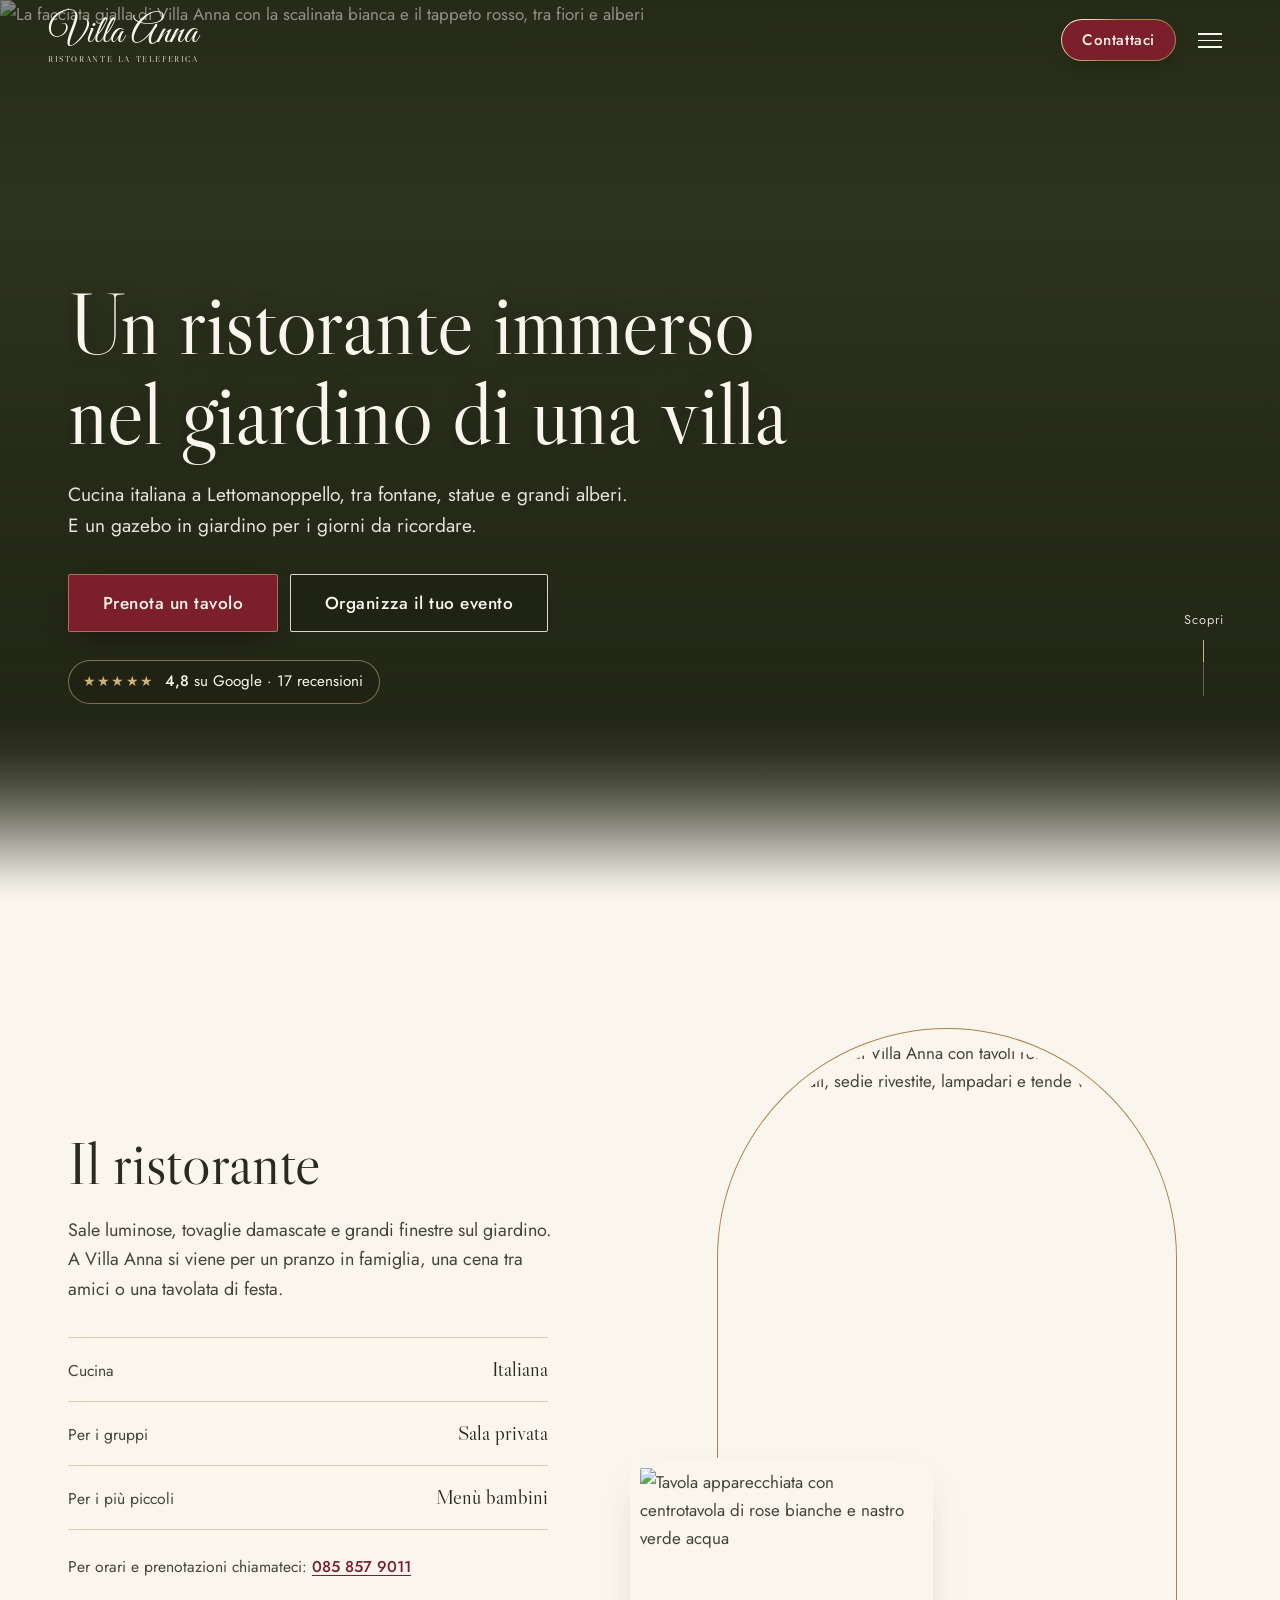
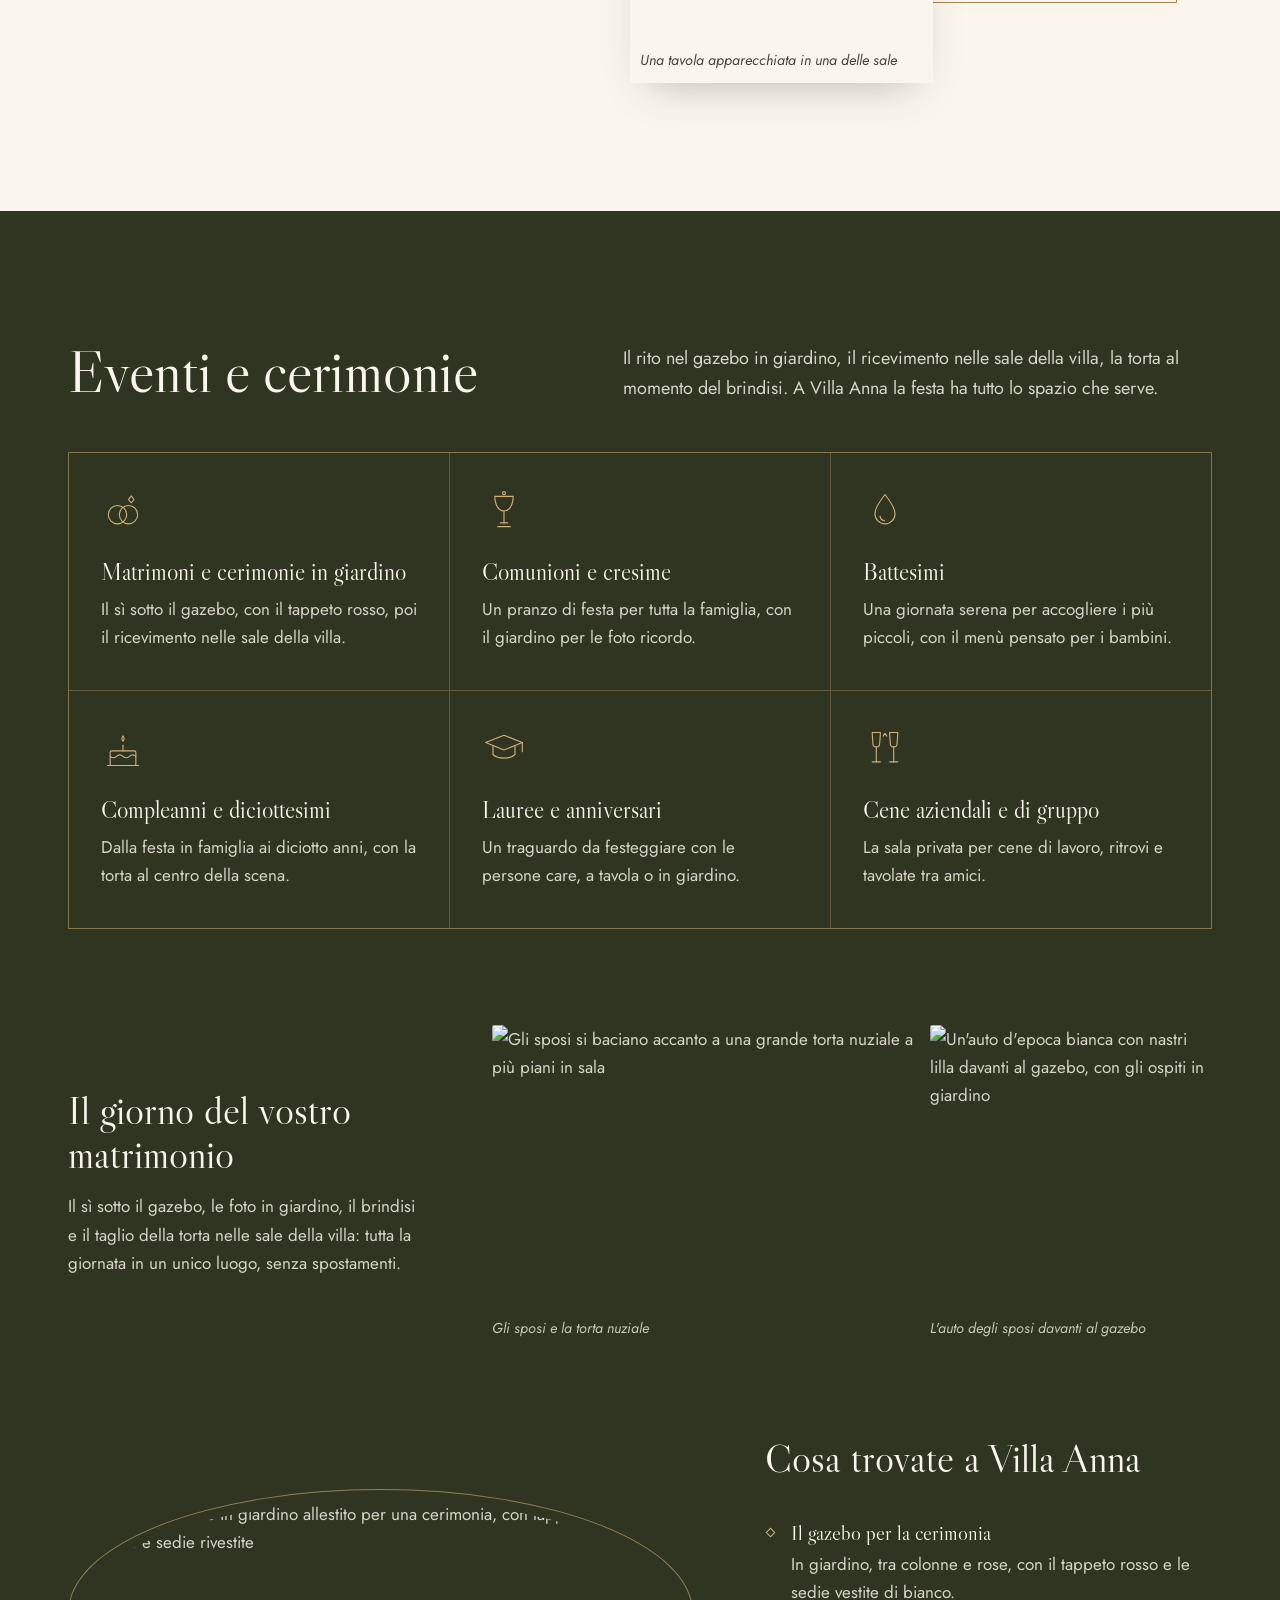
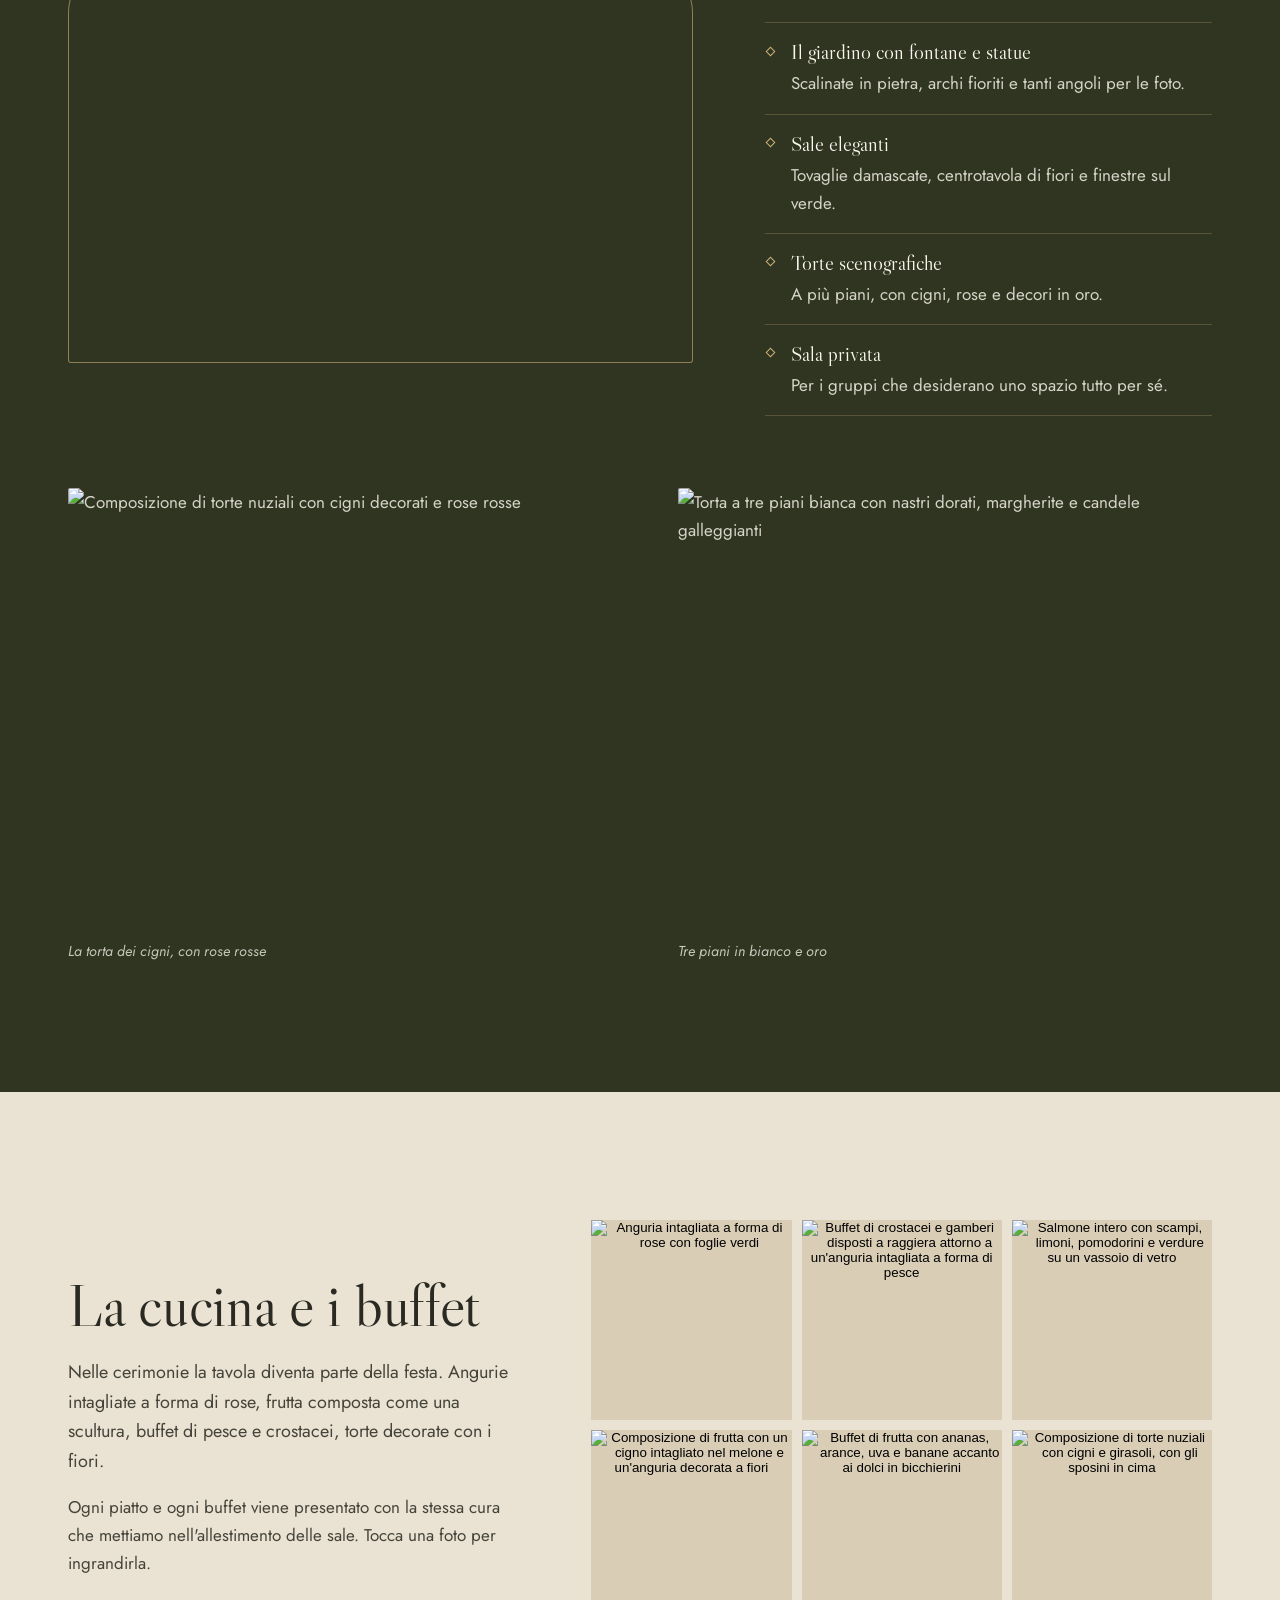
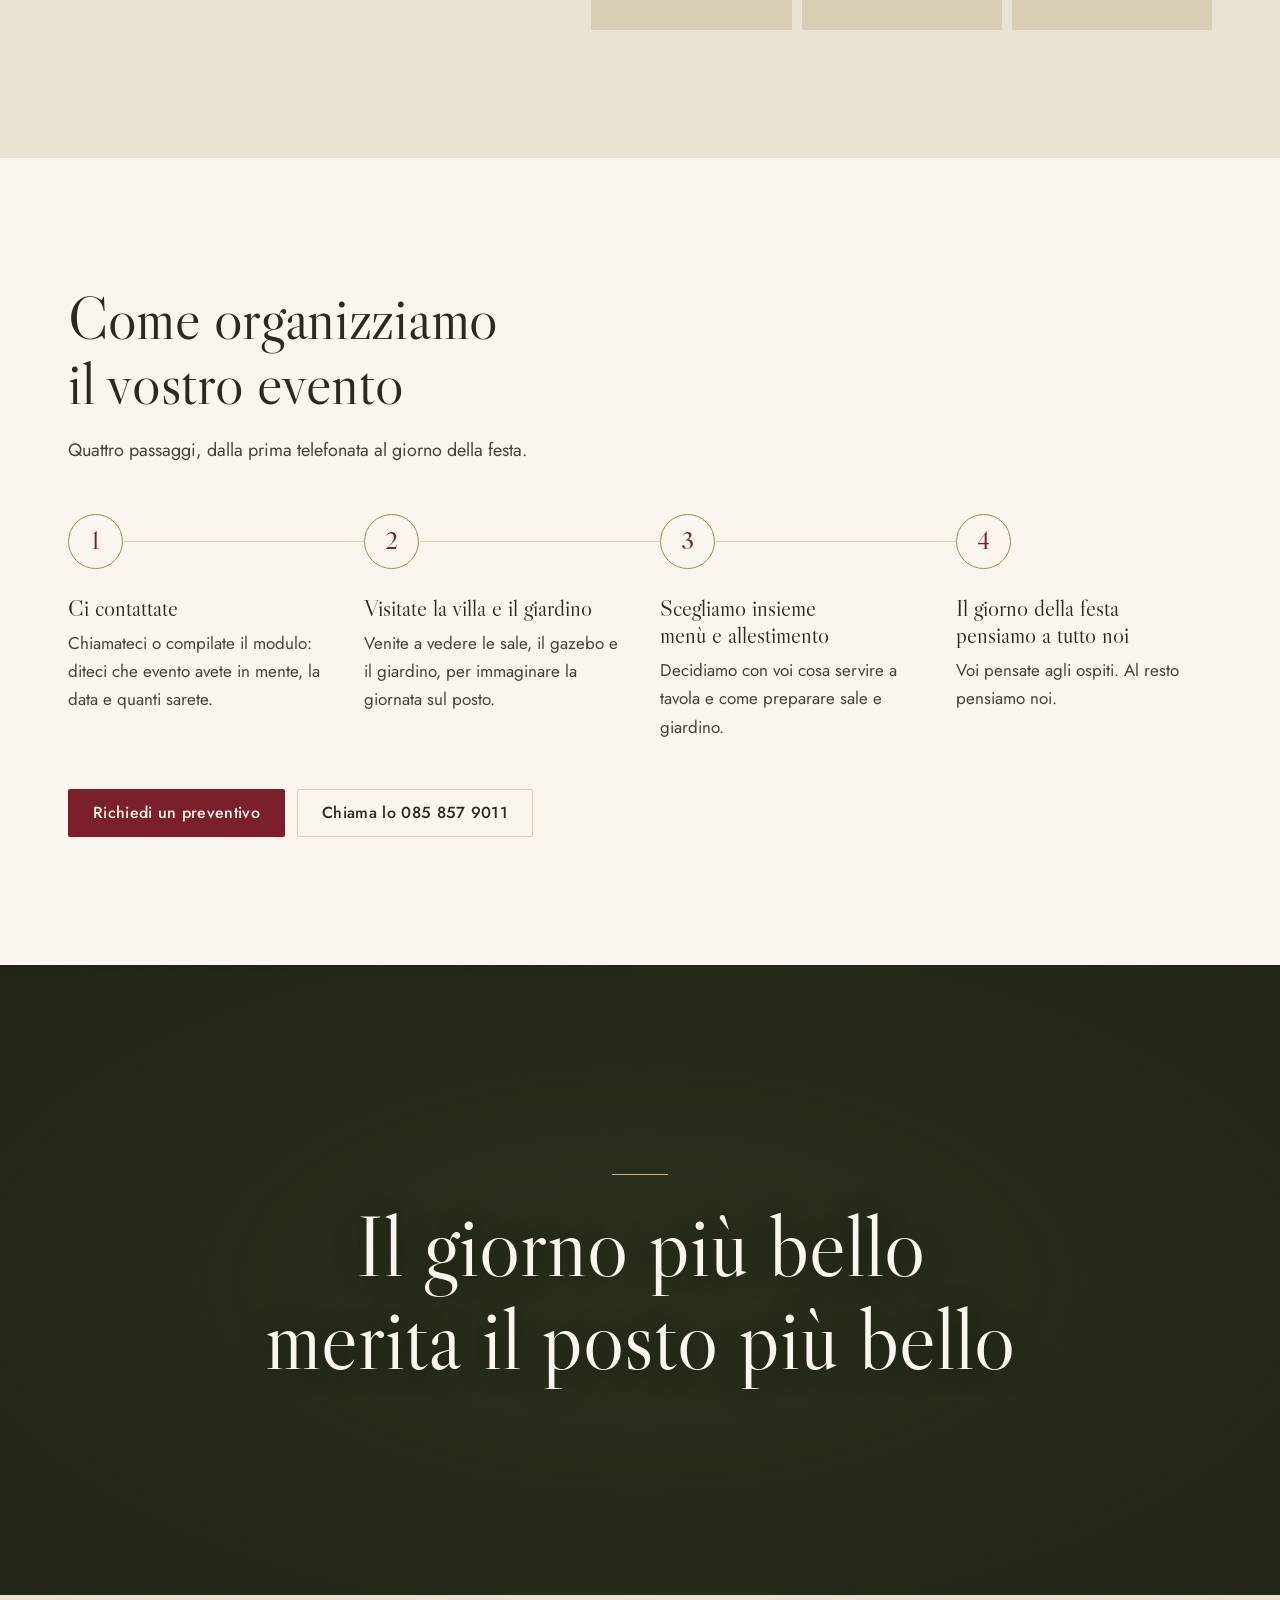
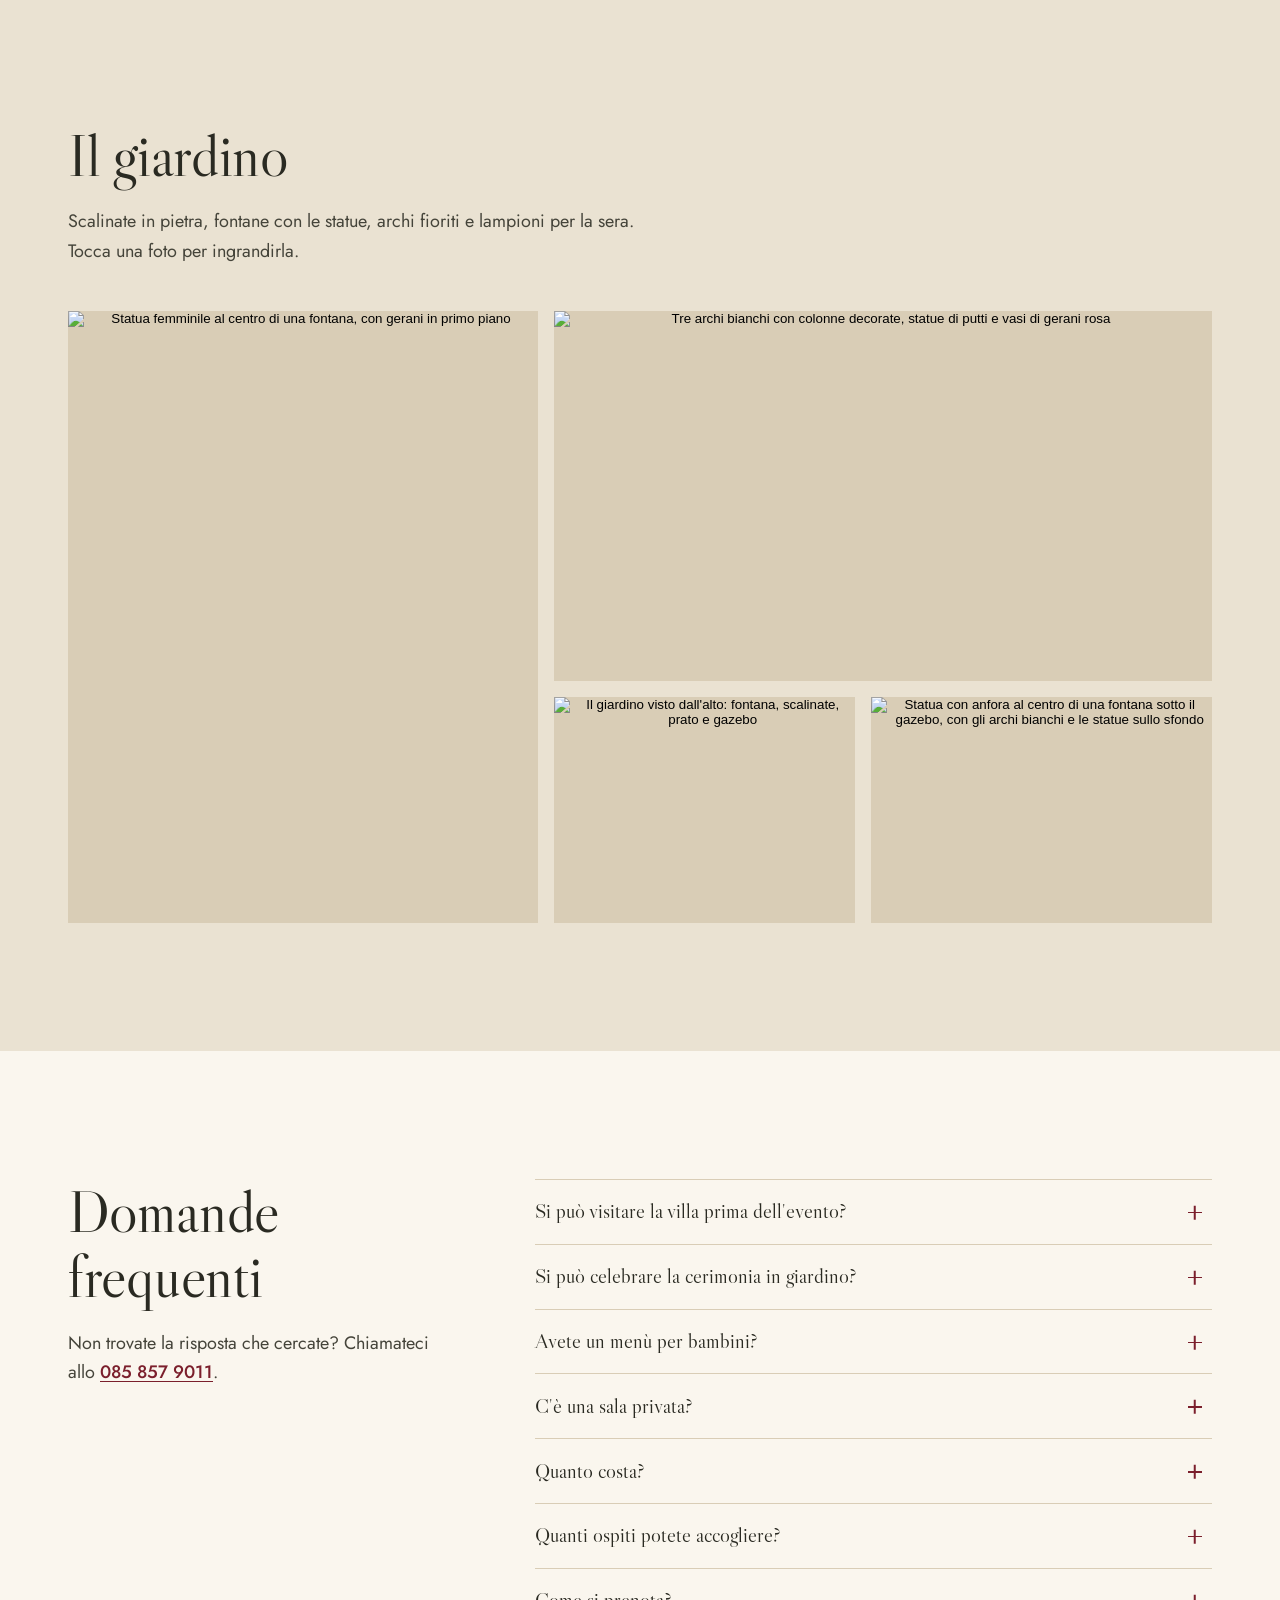
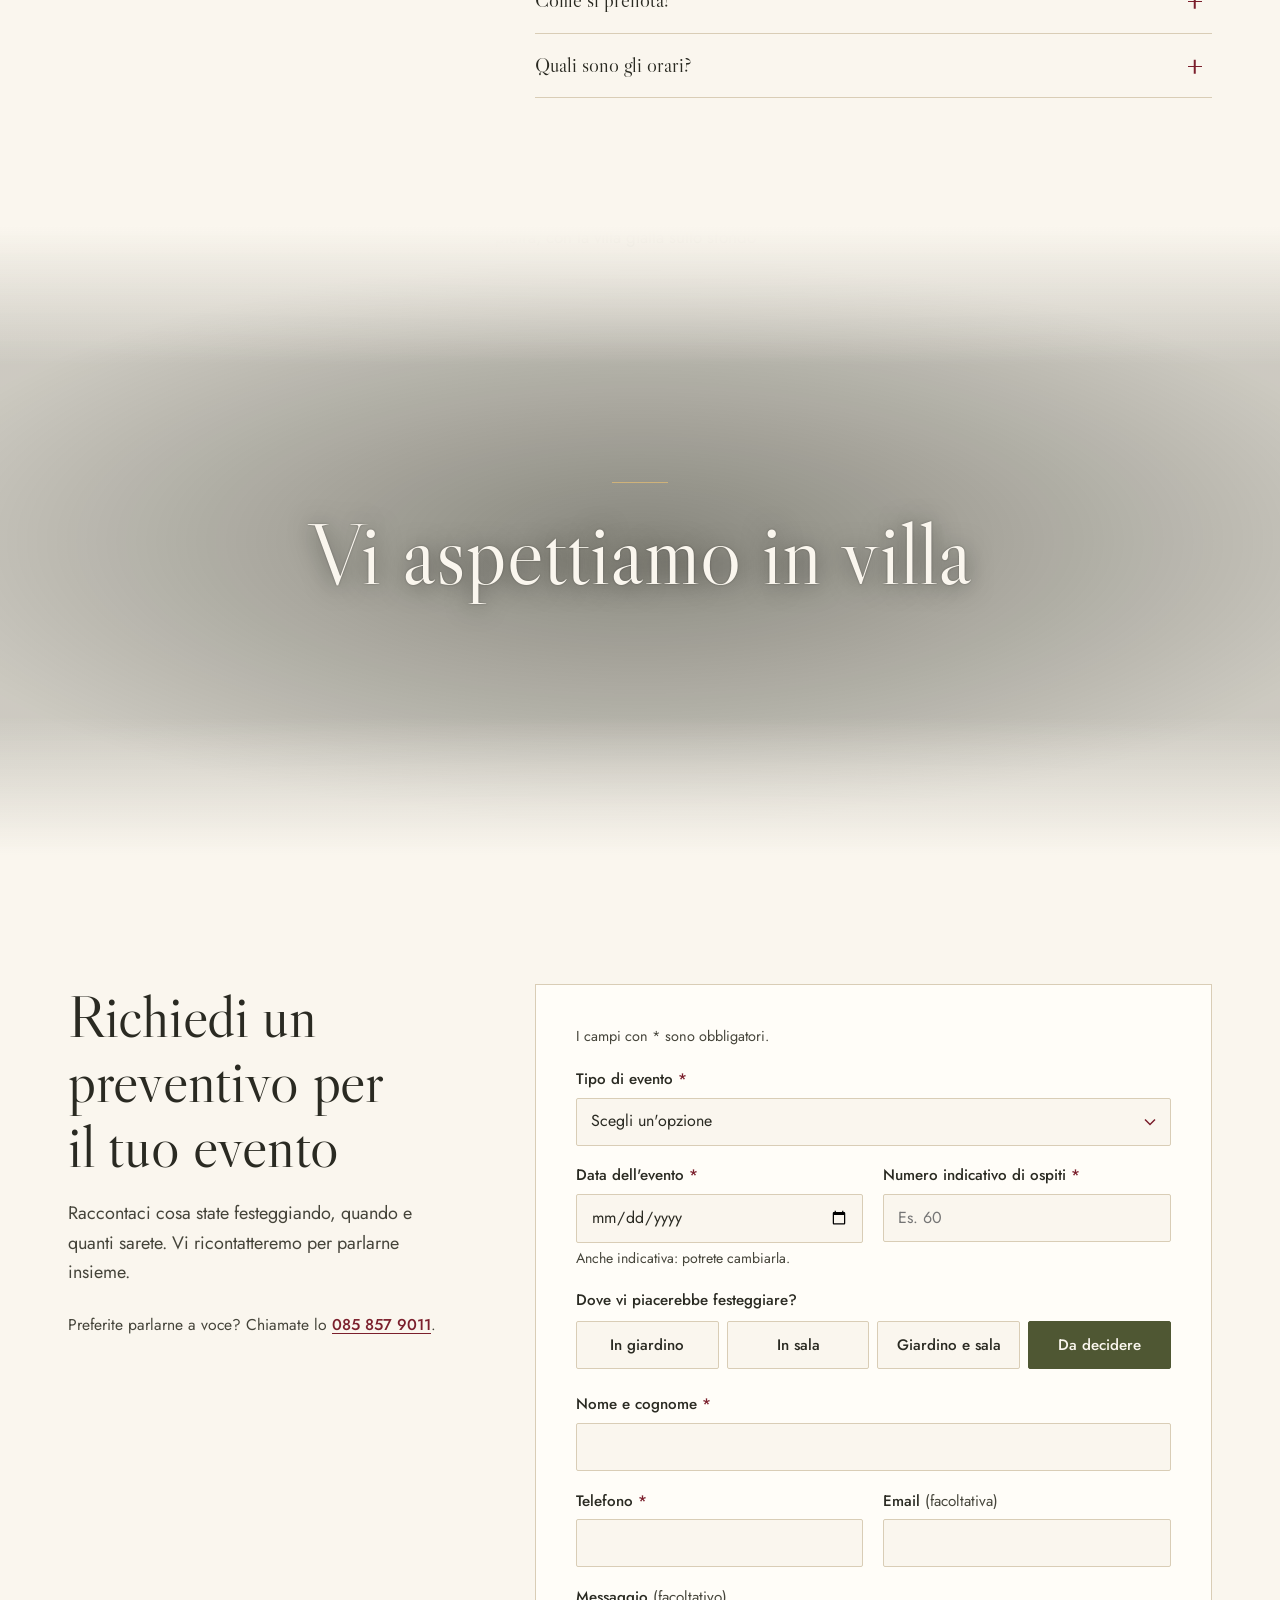
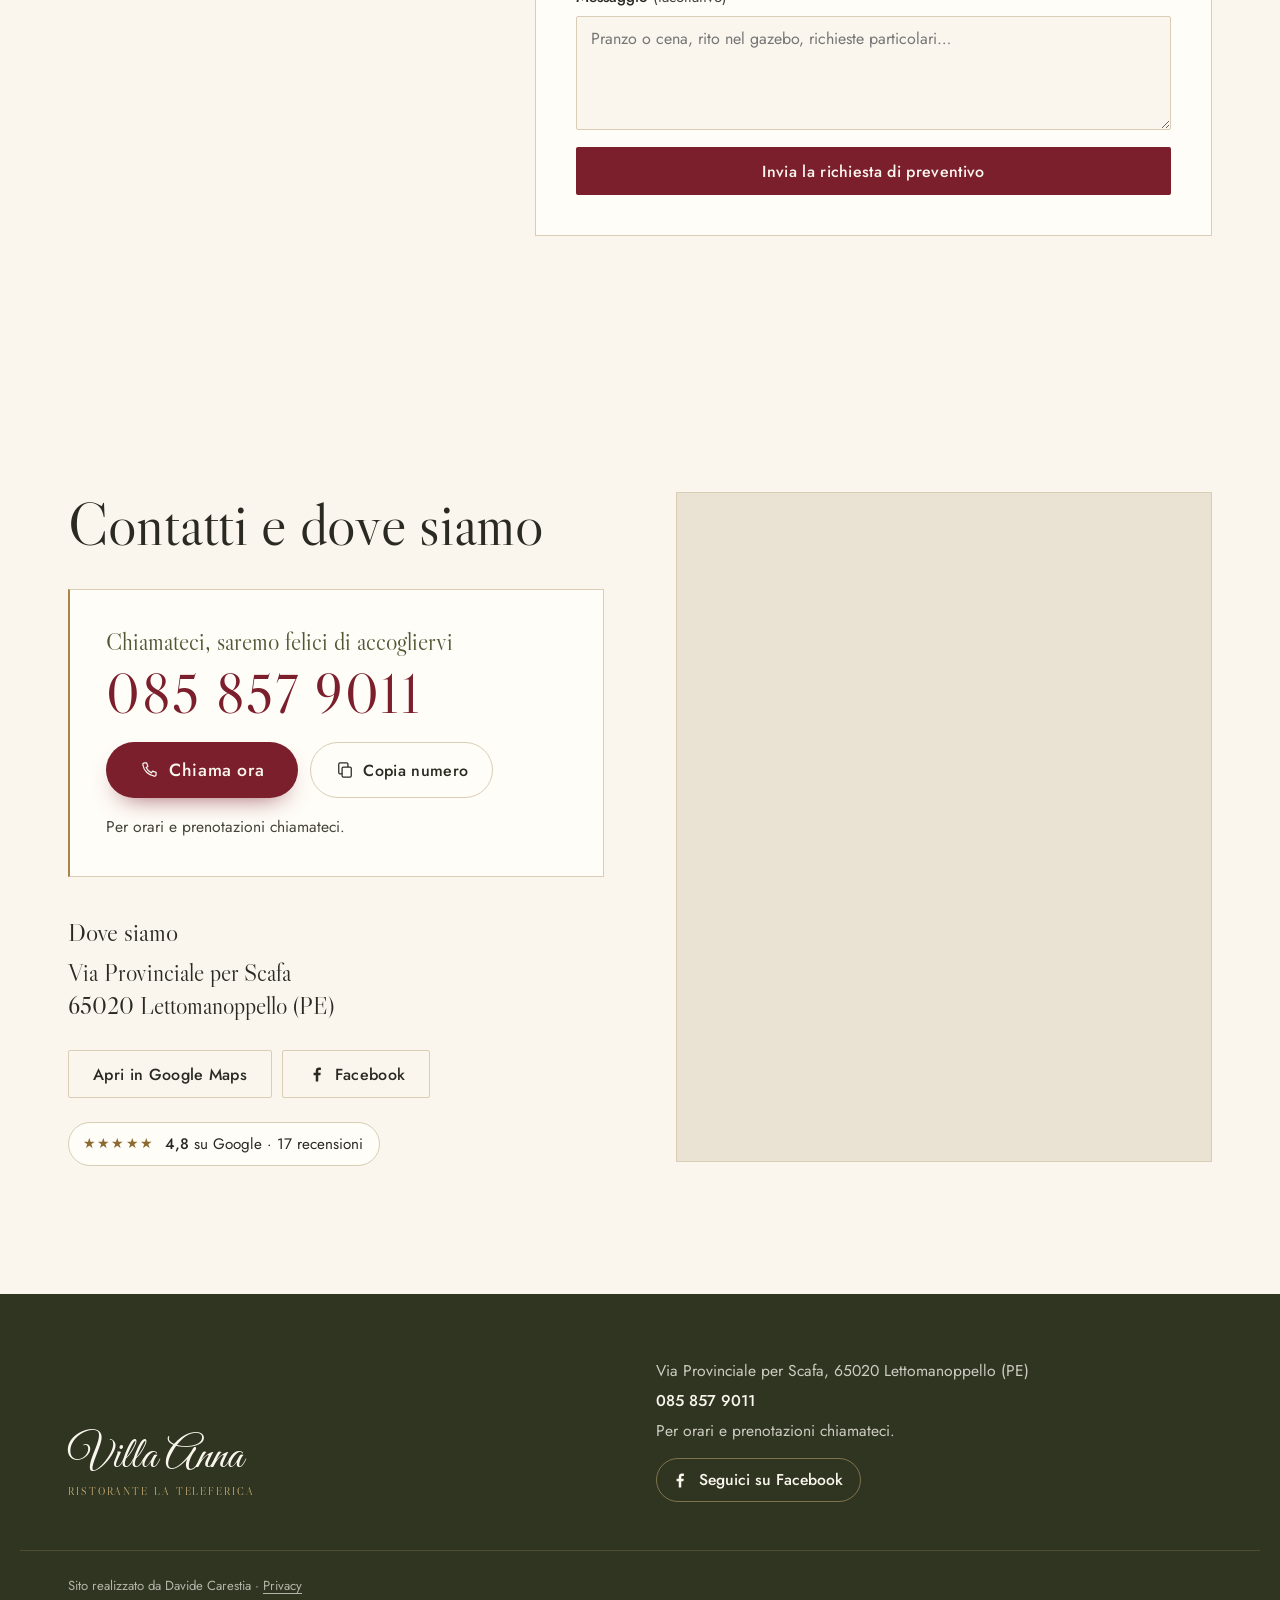
==== index.html @ cceb8471 "Sito definitivo su villaannalateleferica.it: modulo con Web3Forms, privacy, robots e sitemap Co-Auth" ====
<!doctype html>
<html lang="it">
<head>
  <meta charset="utf-8">
  <meta name="viewport" content="width=device-width, initial-scale=1, viewport-fit=cover">
  <title>Villa Anna – Ristorante La Teleferica | Ristorante e cerimonie a Lettomanoppello (PE)</title>
  <meta name="description" content="Ristorante di cucina italiana in una villa con giardino a Lettomanoppello (PE). Matrimoni e cerimonie nel gazebo, comunioni, battesimi, compleanni e feste private.">
  <meta name="theme-color" content="#2F3520">
  <link rel="canonical" href="https://villaannalateleferica.it/">

  <!-- Anteprima per WhatsApp e social -->
  <meta property="og:type" content="website">
  <meta property="og:locale" content="it_IT">
  <meta property="og:site_name" content="Villa Anna – Ristorante La Teleferica">
  <meta property="og:title" content="Villa Anna – Ristorante La Teleferica">
  <meta property="og:description" content="Cucina italiana e cerimonie in una villa con giardino, fontane e gazebo a Lettomanoppello (PE).">
  <meta property="og:url" content="https://villaannalateleferica.it/">
  <meta property="og:image" content="https://villaannalateleferica.it/img/anteprima.jpg">
  <meta property="og:image:secure_url" content="https://villaannalateleferica.it/img/anteprima.jpg">
  <meta property="og:image:type" content="image/jpeg">
  <meta property="og:image:width" content="1200">
  <meta property="og:image:height" content="630">
  <meta property="og:image:alt" content="La facciata di Villa Anna con la scalinata bianca e il tappeto rosso">
  <meta name="twitter:card" content="summary_large_image">
  <meta name="twitter:title" content="Villa Anna – Ristorante La Teleferica">
  <meta name="twitter:description" content="Cucina italiana e cerimonie in una villa con giardino, fontane e gazebo a Lettomanoppello (PE).">
  <meta name="twitter:image" content="https://villaannalateleferica.it/img/anteprima.jpg">

  <link rel="icon" type="image/png" sizes="32x32" href="img/favicon-32.png">
  <link rel="icon" type="image/png" sizes="192x192" href="img/favicon-192.png">
  <link rel="apple-touch-icon" href="img/apple-touch-icon.png">

  <link rel="preconnect" href="https://fonts.googleapis.com">
  <link rel="preconnect" href="https://fonts.gstatic.com" crossorigin>
  <link href="https://fonts.googleapis.com/css2?family=Great+Vibes&family=Jost:wght@400;500&family=Libre+Caslon+Display&display=swap" rel="stylesheet">
  <link rel="preload" as="image" href="img/villa-facciata-tappeto-rosso.jpg">
  <link rel="stylesheet" href="style.css?v=9">
  <script>document.documentElement.classList.add('js');</script>

  <script type="application/ld+json">
  {
    "@context": "https://schema.org",
    "@type": "Restaurant",
    "name": "Villa Anna – Ristorante La Teleferica",
    "url": "https://villaannalateleferica.it/",
    "image": "https://villaannalateleferica.it/img/anteprima.jpg",
    "telephone": "+39 085 857 9011",
    "address": {
      "@type": "PostalAddress",
      "streetAddress": "Via Provinciale per Scafa",
      "postalCode": "65020",
      "addressLocality": "Lettomanoppello",
      "addressRegion": "PE",
      "addressCountry": "IT"
    },
    "servesCuisine": "Italiana",
    "priceRange": "€€",
    "hasMap": "https://www.google.com/maps/search/?api=1&query=Ristorante+La+Teleferica+Villa+Anna+Lettomanoppello"
  }
  </script>
</head>
<body>
  <a class="skip" href="#contenuto">Vai al contenuto</a>

  <header class="header" id="top">
    <a class="logo" href="#top" aria-label="Villa Anna – Ristorante La Teleferica, torna all'inizio">
      <span class="logo__script">Villa Anna</span>
      <span class="logo__sub">Ristorante La Teleferica</span>
    </a>
    <div class="header__actions">
      <a class="btn btn--small btn--contattaci" href="#contatti"><span>Contattaci</span></a>
      <button class="burger" type="button" aria-expanded="false" aria-controls="menu" aria-label="Apri il menu">
        <span></span><span></span><span></span>
      </button>
    </div>
  </header>

  <nav class="menu" id="menu" aria-label="Menu principale" hidden>
    <ul class="menu__list">
      <li><a href="#ristorante">Il ristorante</a></li>
      <li><a href="#eventi">Eventi e cerimonie</a></li>
      <li><a href="#cucina">La cucina e i buffet</a></li>
      <li><a href="#come-organizziamo">Come organizziamo il vostro evento</a></li>
      <li><a href="#giardino">Il giardino</a></li>
      <li><a href="#domande">Domande frequenti</a></li>
      <li><a href="#richiesta">Richiedi un preventivo</a></li>
      <li><a href="#contatti">Contatti e dove siamo</a></li>
    </ul>
    <div class="menu__foot">
      <a class="menu__tel" href="tel:+390858579011">085 857 9011</a>
      <p>Via Provinciale per Scafa, Lettomanoppello (PE)</p>
    </div>
  </nav>

  <main id="contenuto">
    <!-- HERO -->
    <section class="hero" aria-labelledby="hero-title">
      <div class="hero__media">
        <img class="hero__img" src="img/villa-facciata-tappeto-rosso.jpg" alt="La facciata gialla di Villa Anna con la scalinata bianca e il tappeto rosso, tra fiori e alberi" width="1600" height="1200" fetchpriority="high">
      </div>
      <div class="hero__veil" aria-hidden="true"></div>
      <div class="hero__shade" aria-hidden="true"></div>
      <div class="hero__fade" aria-hidden="true"></div>
      <div class="hero__content">
        <h1 class="hero__title" id="hero-title">Un ristorante immerso nel giardino di una villa</h1>
        <p class="hero__lead">Cucina italiana a Lettomanoppello, tra fontane, statue e grandi alberi. E un gazebo in giardino per i giorni da ricordare.</p>
        <div class="hero__ctas">
          <a class="btn btn--hero btn--hero-main" href="#contatti">Prenota un tavolo</a>
          <a class="btn btn--hero btn--hero-alt" href="#contatti">Organizza il tuo evento</a>
        </div>
        <a class="badge badge--hero" href="https://www.google.com/maps/search/?api=1&amp;query=Ristorante+La+Teleferica+Villa+Anna+Lettomanoppello" target="_blank" rel="noopener" aria-label="4,8 stelle su 5 su Google, 17 recensioni. Apri la scheda Google (si apre in una nuova scheda)">
          <span class="badge__stars" aria-hidden="true">★★★★★</span>
          <span class="badge__text"><strong>4,8</strong> su Google · 17 recensioni</span>
        </a>
      </div>
      <a class="scroll-hint" href="#ristorante" aria-label="Scorri alla sezione Il ristorante">
        <span class="scroll-hint__text" aria-hidden="true">Scopri</span>
        <span class="scroll-hint__line" aria-hidden="true"></span>
      </a>
    </section>

    <!-- IL RISTORANTE -->
    <section class="section ristorante" id="ristorante" aria-labelledby="ristorante-title">
      <div class="wrap ristorante__grid">
        <div class="ristorante__text reveal">
          <h2 class="title" id="ristorante-title">Il ristorante</h2>
          <p class="intro">Sale luminose, tovaglie damascate e grandi finestre sul giardino. A Villa Anna si viene per un pranzo in famiglia, una cena tra amici o una tavolata di festa.</p>
          <dl class="facts">
            <div class="facts__row">
              <dt>Cucina</dt>
              <dd>Italiana</dd>
            </div>
            <div class="facts__row">
              <dt>Per i gruppi</dt>
              <dd>Sala privata</dd>
            </div>
            <div class="facts__row">
              <dt>Per i più piccoli</dt>
              <dd>Menù bambini</dd>
            </div>
          </dl>
          <p class="note">Per orari e prenotazioni chiamateci: <a href="tel:+390858579011">085 857 9011</a></p>
        </div>
        <div class="ristorante__media">
          <figure class="arch arch--tall reveal">
            <img src="img/sala-tende-verdi.jpg" alt="La sala interna di Villa Anna con tavoli rotondi apparecchiati, sedie rivestite, lampadari e tende verdi alle finestre" width="1600" height="900" loading="lazy">
          </figure>
          <figure class="ristorante__tavola reveal">
            <img src="img/tavola-apparecchiata.jpg" alt="Tavola apparecchiata con centrotavola di rose bianche e nastro verde acqua" width="1600" height="971" loading="lazy">
            <figcaption>Una tavola apparecchiata in una delle sale</figcaption>
          </figure>
        </div>
      </div>
    </section>

    <!-- EVENTI -->
    <section class="section eventi" id="eventi" aria-labelledby="eventi-title">
      <div class="wrap">
        <div class="eventi__head reveal">
          <h2 class="title title--light" id="eventi-title">Eventi e cerimonie</h2>
          <p class="intro intro--light">Il rito nel gazebo in giardino, il ricevimento nelle sale della villa, la torta al momento del brindisi. A Villa Anna la festa ha tutto lo spazio che serve.</p>
        </div>

        <ul class="occasioni" aria-label="Gli eventi che organizziamo">
          <li class="occasione reveal">
            <svg class="occasione__icon" viewBox="0 0 48 48" aria-hidden="true"><circle cx="18" cy="28" r="10"/><circle cx="30" cy="28" r="10"/><path d="M30 11.5l3-4 3 4-3 3.5z"/></svg>
            <h3>Matrimoni e cerimonie in giardino</h3>
            <p>Il sì sotto il gazebo, con il tappeto rosso, poi il ricevimento nelle sale della villa.</p>
          </li>
          <li class="occasione reveal">
            <svg class="occasione__icon" viewBox="0 0 48 48" aria-hidden="true"><path d="M14 8h20c0 10-4.5 16-10 16S14 18 14 8z"/><path d="M24 24v13"/><path d="M17 41h14"/><path d="M20 37h8"/><circle cx="24" cy="4.5" r="1.6"/></svg>
            <h3>Comunioni e cresime</h3>
            <p>Un pranzo di festa per tutta la famiglia, con il giardino per le foto ricordo.</p>
          </li>
          <li class="occasione reveal">
            <svg class="occasione__icon" viewBox="0 0 48 48" aria-hidden="true"><path d="M24 6c7 9 11 15.2 11 21a11 11 0 0 1-22 0c0-5.8 4-12 11-21z"/><path d="M18.5 29.5a6 6 0 0 0 5 5"/></svg>
            <h3>Battesimi</h3>
            <p>Una giornata serena per accogliere i più piccoli, con il menù pensato per i bambini.</p>
          </li>
          <li class="occasione reveal">
            <svg class="occasione__icon" viewBox="0 0 48 48" aria-hidden="true"><path d="M7 42h34"/><rect x="10" y="26" width="28" height="16" rx="1.5"/><path d="M10 32c2.3 2 4.7 2 7 0s4.7-2 7 0 4.7 2 7 0 4.7-2 7 0"/><path d="M24 26v-6"/><path d="M24 15.5c1.6-1.8 1.6-3.6 0-6-1.6 2.4-1.6 4.2 0 6z"/></svg>
            <h3>Compleanni e diciottesimi</h3>
            <p>Dalla festa in famiglia ai diciotto anni, con la torta al centro della scena.</p>
          </li>
          <li class="occasione reveal">
            <svg class="occasione__icon" viewBox="0 0 48 48" aria-hidden="true"><path d="M4 17l20-8 20 8-20 8z"/><path d="M12 21v9c3 3 7.5 4 12 4s9-1 12-4v-9"/><path d="M44 17v10"/></svg>
            <h3>Lauree e anniversari</h3>
            <p>Un traguardo da festeggiare con le persone care, a tavola o in giardino.</p>
          </li>
          <li class="occasione reveal">
            <svg class="occasione__icon" viewBox="0 0 48 48" aria-hidden="true"><path d="M10 6h9l-.8 12a3.7 3.7 0 0 1-7.4 0z"/><path d="M14.5 21.7V38"/><path d="M10 38h9"/><path d="M29 6h9l-.8 12a3.7 3.7 0 0 1-7.4 0z"/><path d="M33.5 21.7V38"/><path d="M29 38h9"/><path d="M22 10l2-3 2 3"/></svg>
            <h3>Cene aziendali e di gruppo</h3>
            <p>La sala privata per cene di lavoro, ritrovi e tavolate tra amici.</p>
          </li>
        </ul>

        <div class="nozze">
          <div class="nozze__text reveal">
            <h3 class="nozze__title">Il giorno del vostro matrimonio</h3>
            <p>Il sì sotto il gazebo, le foto in giardino, il brindisi e il taglio della torta nelle sale della villa: tutta la giornata in un unico luogo, senza spostamenti.</p>
          </div>
          <div class="nozze__foto">
            <figure class="nozze__sposi reveal">
              <img src="img/sposi-torta-nuziale.jpg" alt="Gli sposi si baciano accanto a una grande torta nuziale a più piani in sala" width="960" height="637" loading="lazy">
              <figcaption>Gli sposi e la torta nuziale</figcaption>
            </figure>
            <figure class="nozze__auto reveal">
              <img src="img/auto-epoca-gazebo.jpg" alt="Un'auto d'epoca bianca con nastri lilla davanti al gazebo, con gli ospiti in giardino" width="414" height="414" loading="lazy">
              <figcaption>L'auto degli sposi davanti al gazebo</figcaption>
            </figure>
          </div>
        </div>

        <div class="forti">
          <figure class="arch arch--wide forti__gazebo reveal">
            <img src="img/gazebo-cerimonie.jpg" alt="Il gazebo bianco in giardino allestito per una cerimonia, con tappeto rosso, lanterne e sedie rivestite" width="1600" height="1200" loading="lazy">
          </figure>
          <div class="forti__text reveal">
            <h3 class="forti__title">Cosa trovate a Villa Anna</h3>
            <ul class="forti__list">
              <li>
                <h4>Il gazebo per la cerimonia</h4>
                <p>In giardino, tra colonne e rose, con il tappeto rosso e le sedie vestite di bianco.</p>
              </li>
              <li>
                <h4>Il giardino con fontane e statue</h4>
                <p>Scalinate in pietra, archi fioriti e tanti angoli per le foto.</p>
              </li>
              <li>
                <h4>Sale eleganti</h4>
                <p>Tovaglie damascate, centrotavola di fiori e finestre sul verde.</p>
              </li>
              <li>
                <h4>Torte scenografiche</h4>
                <p>A più piani, con cigni, rose e decori in oro.</p>
              </li>
              <li>
                <h4>Sala privata</h4>
                <p>Per i gruppi che desiderano uno spazio tutto per sé.</p>
              </li>
            </ul>
          </div>
        </div>

        <div class="eventi__torte">
          <figure class="eventi__torta eventi__torta--cigni reveal">
            <img src="img/torta-cigni.jpg" alt="Composizione di torte nuziali con cigni decorati e rose rosse" width="1600" height="1226" loading="lazy">
            <figcaption>La torta dei cigni, con rose rosse</figcaption>
          </figure>
          <figure class="eventi__torta eventi__torta--oro reveal">
            <img src="img/torta-oro.jpg" alt="Torta a tre piani bianca con nastri dorati, margherite e candele galleggianti" width="1600" height="1326" loading="lazy">
            <figcaption>Tre piani in bianco e oro</figcaption>
          </figure>
        </div>
      </div>
    </section>

    <!-- LA CUCINA E I BUFFET -->
    <section class="section cucina" id="cucina" aria-labelledby="cucina-title">
      <div class="wrap cucina__grid">
        <div class="cucina__text reveal">
          <h2 class="title" id="cucina-title">La cucina e i buffet</h2>
          <p class="intro">Nelle cerimonie la tavola diventa parte della festa. Angurie intagliate a forma di rose, frutta composta come una scultura, buffet di pesce e crostacei, torte decorate con i fiori.</p>
          <p class="cucina__more">Ogni piatto e ogni buffet viene presentato con la stessa cura che mettiamo nell'allestimento delle sale. Tocca una foto per ingrandirla.</p>
        </div>
        <div class="piatti" data-gallery="Cucina e buffet">
          <button class="gallery__item piatto reveal" type="button">
            <img src="img/anguria-intagliata-rose.jpg" alt="Anguria intagliata a forma di rose con foglie verdi" width="414" height="414" loading="lazy">
          </button>
          <button class="gallery__item piatto reveal" type="button">
            <img src="img/buffet-pesce-anguria.jpg" alt="Buffet di crostacei e gamberi disposti a raggiera attorno a un'anguria intagliata a forma di pesce" width="414" height="414" loading="lazy">
          </button>
          <button class="gallery__item piatto reveal" type="button">
            <img src="img/salmone-crostacei.jpg" alt="Salmone intero con scampi, limoni, pomodorini e verdure su un vassoio di vetro" width="414" height="414" loading="lazy">
          </button>
          <button class="gallery__item piatto reveal" type="button">
            <img src="img/frutta-intagliata-cigno.jpg" alt="Composizione di frutta con un cigno intagliato nel melone e un'anguria decorata a fiori" width="414" height="414" loading="lazy">
          </button>
          <button class="gallery__item piatto reveal" type="button">
            <img src="img/buffet-frutta.jpg" alt="Buffet di frutta con ananas, arance, uva e banane accanto ai dolci in bicchierini" width="414" height="414" loading="lazy">
          </button>
          <button class="gallery__item piatto reveal" type="button">
            <img src="img/torta-cigni-girasoli.jpg" alt="Composizione di torte nuziali con cigni e girasoli, con gli sposini in cima" width="414" height="414" loading="lazy">
          </button>
        </div>
      </div>
    </section>

    <!-- COME ORGANIZZIAMO -->
    <section class="section passi" id="come-organizziamo" aria-labelledby="passi-title">
      <div class="wrap">
        <div class="passi__head reveal">
          <h2 class="title" id="passi-title">Come organizziamo il vostro evento</h2>
          <p class="intro">Quattro passaggi, dalla prima telefonata al giorno della festa.</p>
        </div>
        <ol class="passi__list">
          <li class="passo reveal">
            <span class="passo__n" aria-hidden="true">1</span>
            <h3>Ci contattate</h3>
            <p>Chiamateci o compilate il modulo: diteci che evento avete in mente, la data e quanti sarete.</p>
          </li>
          <li class="passo reveal">
            <span class="passo__n" aria-hidden="true">2</span>
            <h3>Visitate la villa e il giardino</h3>
            <p>Venite a vedere le sale, il gazebo e il giardino, per immaginare la giornata sul posto.</p>
          </li>
          <li class="passo reveal">
            <span class="passo__n" aria-hidden="true">3</span>
            <h3>Scegliamo insieme menù e allestimento</h3>
            <p>Decidiamo con voi cosa servire a tavola e come preparare sale e giardino.</p>
          </li>
          <li class="passo reveal">
            <span class="passo__n" aria-hidden="true">4</span>
            <h3>Il giorno della festa pensiamo a tutto noi</h3>
            <p>Voi pensate agli ospiti. Al resto pensiamo noi.</p>
          </li>
        </ol>
        <div class="passi__cta reveal">
          <a class="btn btn--bordeaux" href="#richiesta">Richiedi un preventivo</a>
          <a class="btn btn--outline" href="tel:+390858579011">Chiama lo 085 857 9011</a>
        </div>
      </div>
    </section>

    <!-- FASCIA: IL GIORNO PIÙ BELLO -->
    <section class="band" aria-label="Il giardino di Villa Anna">
      <div class="band__media">
        <img src="img/giardino-fontana-scalinata.jpg" alt="Fontana con statua ai piedi di una doppia scalinata in pietra nel giardino di Villa Anna" width="1511" height="610" loading="lazy">
      </div>
      <p class="band__text">Il giorno più bello merita il posto più bello</p>
    </section>

    <!-- GIARDINO -->
    <section class="section giardino" id="giardino" aria-labelledby="giardino-title">
      <div class="wrap">
        <div class="giardino__head reveal">
          <h2 class="title" id="giardino-title">Il giardino</h2>
          <p class="intro">Scalinate in pietra, fontane con le statue, archi fioriti e lampioni per la sera. Tocca una foto per ingrandirla.</p>
        </div>

        <div class="gallery" data-gallery="Il giardino">
          <button class="gallery__item g-fontana reveal" type="button">
            <img src="img/fontana-statua.jpg" alt="Statua femminile al centro di una fontana, con gerani in primo piano" width="900" height="1600" loading="lazy">
          </button>
          <div class="gallery__col">
            <button class="gallery__item g-archi reveal" type="button">
              <img src="img/archi-statue.jpg" alt="Tre archi bianchi con colonne decorate, statue di putti e vasi di gerani rosa" width="1600" height="900" loading="lazy">
            </button>
            <div class="gallery__pair">
              <button class="gallery__item g-alto reveal" type="button">
                <img src="img/giardino-vista-alto.jpg" alt="Il giardino visto dall'alto: fontana, scalinate, prato e gazebo" width="640" height="480" loading="lazy">
              </button>
              <button class="gallery__item g-rose reveal" type="button">
                <img src="img/fontana-gazebo-archi.jpg" alt="Statua con anfora al centro di una fontana sotto il gazebo, con gli archi bianchi e le statue sullo sfondo" width="720" height="479" loading="lazy">
              </button>
            </div>
          </div>
        </div>
      </div>
    </section>

    <!-- FAQ -->
    <section class="section faq" id="domande" aria-labelledby="faq-title">
      <div class="wrap faq__grid">
        <div class="faq__head reveal">
          <h2 class="title" id="faq-title">Domande frequenti</h2>
          <p class="intro">Non trovate la risposta che cercate? Chiamateci allo <a href="tel:+390858579011">085 857 9011</a>.</p>
        </div>
        <div class="faq__list reveal">
          <details class="faq__item">
            <summary>Si può visitare la villa prima dell'evento?</summary>
            <div class="faq__answer"><p>Sì. Visitare le sale e il giardino fa parte del modo in cui organizziamo ogni evento. Chiamateci per fissare il giorno della visita.</p></div>
          </details>
          <details class="faq__item">
            <summary>Si può celebrare la cerimonia in giardino?</summary>
            <div class="faq__answer"><p>In giardino c'è un gazebo che viene allestito per le cerimonie, con il tappeto rosso e le sedie per gli ospiti. Per i dettagli sul vostro rito chiamateci.</p></div>
          </details>
          <details class="faq__item">
            <summary>Avete un menù per bambini?</summary>
            <div class="faq__answer"><p>Sì, il ristorante ha un menù per bambini.</p></div>
          </details>
          <details class="faq__item">
            <summary>C'è una sala privata?</summary>
            <div class="faq__answer"><p>Sì, c'è una sala privata per i gruppi. Chiamateci per verificare la disponibilità nella data che vi interessa.</p></div>
          </details>
          <details class="faq__item">
            <summary>Quanto costa?</summary>
            <div class="faq__answer"><p>Per gli eventi prepariamo un preventivo su misura: compilate il <a href="#richiesta">modulo</a> o chiamateci. Per il ristorante chiamateci allo <a href="tel:+390858579011">085 857 9011</a>.</p></div>
          </details>
          <details class="faq__item">
            <summary>Quanti ospiti potete accogliere?</summary>
            <div class="faq__answer"><p>Dipende dal tipo di evento e da come vengono allestiti sale e giardino. Chiamateci e ne parliamo insieme.</p></div>
          </details>
          <details class="faq__item">
            <summary>Come si prenota?</summary>
            <div class="faq__answer"><p>Per un tavolo al ristorante chiamate lo <a href="tel:+390858579011">085 857 9011</a>. Per un evento potete chiamare o compilare il <a href="#richiesta">modulo per il preventivo</a>.</p></div>
          </details>
          <details class="faq__item">
            <summary>Quali sono gli orari?</summary>
            <div class="faq__answer"><p>Per orari e prenotazioni chiamateci allo <a href="tel:+390858579011">085 857 9011</a>.</p></div>
          </details>
        </div>
      </div>
    </section>

    <!-- FASCIA: VI ASPETTIAMO -->
    <section class="band band--welcome" aria-label="L'entrata di Villa Anna">
      <div class="band__media">
        <img class="band__soft" src="img/entrata-cancello-villa.jpg" alt="" width="960" height="638" loading="lazy">
        <img class="band__sharp" src="img/entrata-cancello-villa.jpg" alt="Il cancello in ferro battuto aperto sul viale in pietra, con la villa gialla sullo sfondo" width="960" height="638" loading="lazy">
      </div>
      <p class="band__text">Vi aspettiamo in villa</p>
    </section>

    <!-- RICHIESTA -->
    <section class="section richiesta" id="richiesta" aria-labelledby="richiesta-title">
      <div class="wrap richiesta__grid">
        <div class="richiesta__text reveal">
          <h2 class="title" id="richiesta-title">Richiedi un preventivo per il tuo evento</h2>
          <p class="intro">Raccontaci cosa state festeggiando, quando e quanti sarete. Vi ricontatteremo per parlarne insieme.</p>
          <p class="note">Preferite parlarne a voce? Chiamate lo <a href="tel:+390858579011">085 857 9011</a>.</p>
        </div>

        <div class="richiesta__box reveal">
          <form class="form" id="form-evento" action="https://api.web3forms.com/submit" method="POST" novalidate>
            <!-- Web3Forms: le richieste arrivano alla casella email del ristorante -->
            <input type="hidden" name="access_key" value="23ae0127-96f5-42e8-983b-dfcc7c2f2fa4">
            <input type="hidden" name="subject" value="Nuova richiesta di preventivo dal sito">
            <input type="hidden" name="from_name" value="Sito Villa Anna – Ristorante La Teleferica">
            <input type="checkbox" name="botcheck" style="display: none;" autocomplete="off">
            <p class="form__legend">I campi con <span aria-hidden="true">*</span><span class="sr-only">asterisco</span> sono obbligatori.</p>
            <div class="field field--full">
              <label for="f-tipo">Tipo di evento <span class="req" aria-hidden="true">*</span></label>
              <select id="f-tipo" name="tipo" required>
                <option value="" selected disabled>Scegli un'opzione</option>
                <optgroup label="Cerimonie">
                  <option>Matrimonio</option>
                  <option>Cerimonia in giardino</option>
                  <option>Comunione</option>
                  <option>Cresima</option>
                  <option>Battesimo</option>
                </optgroup>
                <optgroup label="Feste">
                  <option>Compleanno</option>
                  <option>Diciottesimo</option>
                  <option>Laurea</option>
                  <option>Anniversario</option>
                </optgroup>
                <optgroup label="Gruppi">
                  <option>Cena aziendale</option>
                  <option>Cena di gruppo</option>
                </optgroup>
                <option>Altro</option>
              </select>
              <p class="field__error" id="e-tipo"></p>
            </div>
            <div class="field">
              <label for="f-data">Data dell'evento <span class="req" aria-hidden="true">*</span></label>
              <input id="f-data" name="data" type="date" required aria-describedby="h-data">
              <p class="field__hint" id="h-data">Anche indicativa: potrete cambiarla.</p>
              <p class="field__error" id="e-data"></p>
            </div>
            <div class="field">
              <label for="f-ospiti">Numero indicativo di ospiti <span class="req" aria-hidden="true">*</span></label>
              <input id="f-ospiti" name="ospiti" type="number" inputmode="numeric" min="1" max="2000" placeholder="Es. 60" required>
              <p class="field__error" id="e-ospiti"></p>
            </div>

            <fieldset class="field field--full choice">
              <legend>Dove vi piacerebbe festeggiare?</legend>
              <div class="choice__opts">
                <label class="choice__opt"><input type="radio" name="luogo" value="In giardino"><span>In giardino</span></label>
                <label class="choice__opt"><input type="radio" name="luogo" value="In sala"><span>In sala</span></label>
                <label class="choice__opt"><input type="radio" name="luogo" value="Giardino e sala"><span>Giardino e sala</span></label>
                <label class="choice__opt"><input type="radio" name="luogo" value="Da decidere insieme" checked><span>Da decidere</span></label>
              </div>
            </fieldset>

            <div class="field field--full">
              <label for="f-nome">Nome e cognome <span class="req" aria-hidden="true">*</span></label>
              <input id="f-nome" name="nome" type="text" autocomplete="name" required>
              <p class="field__error" id="e-nome"></p>
            </div>
            <div class="field">
              <label for="f-tel">Telefono <span class="req" aria-hidden="true">*</span></label>
              <input id="f-tel" name="telefono" type="tel" autocomplete="tel" inputmode="tel" required>
              <p class="field__error" id="e-tel"></p>
            </div>
            <div class="field">
              <label for="f-email">Email <span class="field__opt">(facoltativa)</span></label>
              <input id="f-email" name="email" type="email" autocomplete="email" inputmode="email">
              <p class="field__error" id="e-email"></p>
            </div>
            <div class="field field--full">
              <label for="f-msg">Messaggio <span class="field__opt">(facoltativo)</span></label>
              <textarea id="f-msg" name="messaggio" rows="4" placeholder="Pranzo o cena, rito nel gazebo, richieste particolari…"></textarea>
            </div>
            <div class="field--full">
              <button class="btn btn--bordeaux btn--block" type="submit">Invia la richiesta di preventivo</button>
              <p class="form__summary" id="form-summary" role="alert"></p>
            </div>
          </form>

          <div class="conferma" id="conferma" hidden tabindex="-1">
            <h3 class="conferma__title">Richiesta inviata!</h3>
            <p>Vi ricontatteremo al più presto. Ecco il riepilogo della vostra richiesta:</p>
            <dl class="conferma__list" id="riepilogo"></dl>
            <p class="conferma__nota">Per qualsiasi necessità potete chiamarci allo <a href="tel:+390858579011">085 857 9011</a>.</p>
            <button class="btn btn--outline" type="button" id="nuova-richiesta">Scrivi un'altra richiesta</button>
          </div>
        </div>
      </div>
    </section>

    <!-- CONTATTI E DOVE SIAMO -->
    <section class="section dove" id="contatti" aria-labelledby="dove-title">
      <div class="wrap dove__grid">
        <div class="dove__info reveal">
          <h2 class="title" id="dove-title">Contatti e dove siamo</h2>
          <div class="chiama">
            <p class="chiama__invite">Chiamateci, saremo felici di accogliervi</p>
            <a class="chiama__numero" href="tel:+390858579011" aria-label="Chiama lo 085 857 9011">085&nbsp;857&nbsp;9011</a>
            <div class="chiama__azioni">
              <a class="btn chiama__btn" href="tel:+390858579011">
                <svg viewBox="0 0 24 24" aria-hidden="true"><path d="M6.6 3.5h2.6l1.4 4.2-2 1.4a12 12 0 0 0 6.3 6.3l1.4-2 4.2 1.4v2.6a2 2 0 0 1-2.2 2A16.5 16.5 0 0 1 4.6 5.7a2 2 0 0 1 2-2.2z"/></svg>
                Chiama ora
              </a>
              <button class="btn btn--outline chiama__copia" type="button" data-copy="085 857 9011">
                <svg viewBox="0 0 24 24" aria-hidden="true"><rect x="8.5" y="8.5" width="11" height="12" rx="1.5"/><path d="M15.5 8.5V5a1.5 1.5 0 0 0-1.5-1.5H6A1.5 1.5 0 0 0 4.5 5v10A1.5 1.5 0 0 0 6 16.5h2.5"/></svg>
                Copia numero
              </button>
            </div>
            <p class="chiama__note">Per orari e prenotazioni chiamateci.</p>
          </div>

          <h3 class="dove__sub">Dove siamo</h3>
          <address class="dove__addr">
            Via Provinciale per Scafa<br>
            65020 Lettomanoppello (PE)
          </address>
          <div class="dove__btns">
            <a class="btn btn--outline" href="https://www.google.com/maps/search/?api=1&amp;query=Ristorante+La+Teleferica+Villa+Anna+Lettomanoppello" target="_blank" rel="noopener">Apri in Google Maps</a>
            <a class="btn btn--outline btn--facebook" href="https://www.facebook.com/villaannaricevimenti" target="_blank" rel="noopener" aria-label="Villa Anna su Facebook (si apre in una nuova scheda)">
              <svg viewBox="0 0 24 24" aria-hidden="true"><path d="M13.5 21v-7.5h2.6l.4-3h-3V8.6c0-.9.3-1.5 1.6-1.5h1.6V4.4c-.3 0-1.2-.1-2.3-.1-2.3 0-3.9 1.4-3.9 4v2.2H7.9v3h2.6V21z"/></svg>
              Facebook
            </a>
          </div>
          <a class="badge badge--light" href="https://www.google.com/maps/search/?api=1&amp;query=Ristorante+La+Teleferica+Villa+Anna+Lettomanoppello" target="_blank" rel="noopener" aria-label="4,8 stelle su 5 su Google, 17 recensioni. Apri la scheda Google (si apre in una nuova scheda)">
            <span class="badge__stars" aria-hidden="true">★★★★★</span>
            <span class="badge__text"><strong>4,8</strong> su Google · 17 recensioni</span>
          </a>
        </div>
        <div class="dove__map reveal">
          <iframe title="Mappa: Villa Anna – Ristorante La Teleferica a Lettomanoppello" src="https://www.google.com/maps?q=Ristorante+La+Teleferica+Villa+Anna+Lettomanoppello&amp;output=embed" loading="lazy" referrerpolicy="no-referrer-when-downgrade"></iframe>
        </div>
      </div>
    </section>
  </main>

  <footer class="footer">
    <div class="wrap footer__grid">
      <div class="footer__brand">
        <span class="logo__script">Villa Anna</span>
        <span class="logo__sub">Ristorante La Teleferica</span>
      </div>
      <div class="footer__contacts">
        <p>Via Provinciale per Scafa, 65020 Lettomanoppello (PE)</p>
        <p><a href="tel:+390858579011">085 857 9011</a></p>
        <p>Per orari e prenotazioni chiamateci.</p>
        <a class="footer__social" href="https://www.facebook.com/villaannaricevimenti" target="_blank" rel="noopener" aria-label="Villa Anna su Facebook (si apre in una nuova scheda)">
          <svg viewBox="0 0 24 24" aria-hidden="true"><path d="M13.5 21v-7.5h2.6l.4-3h-3V8.6c0-.9.3-1.5 1.6-1.5h1.6V4.4c-.3 0-1.2-.1-2.3-.1-2.3 0-3.9 1.4-3.9 4v2.2H7.9v3h2.6V21z"/></svg>
          <span>Seguici su Facebook</span>
        </a>
      </div>
    </div>
    <p class="footer__credit">Sito realizzato da Davide Carestia · <a href="privacy.html">Privacy</a></p>
  </footer>

  <!-- Barra contatti su telefono -->
  <aside class="callbar" id="callbar" aria-label="Contatti rapidi">
    <a class="btn btn--light-solid" href="tel:+390858579011">
      <svg viewBox="0 0 24 24" aria-hidden="true"><path d="M6.6 3.5h2.6l1.4 4.2-2 1.4a12 12 0 0 0 6.3 6.3l1.4-2 4.2 1.4v2.6a2 2 0 0 1-2.2 2A16.5 16.5 0 0 1 4.6 5.7a2 2 0 0 1 2-2.2z"/></svg>
      Chiama
    </a>
    <a class="btn btn--bordeaux" href="#richiesta">Richiedi preventivo</a>
  </aside>

  <!-- LIGHTBOX -->
  <div class="lightbox" id="lightbox" role="dialog" aria-modal="true" aria-label="Galleria del giardino" hidden>
    <button class="lightbox__close" type="button" aria-label="Chiudi la galleria"></button>
    <button class="lightbox__nav lightbox__nav--prev" type="button" aria-label="Foto precedente"></button>
    <figure class="lightbox__figure">
      <div class="lightbox__frame"><img class="lightbox__img" alt=""></div>
      <figcaption class="lightbox__cap"><span id="lb-count"></span><span id="lb-text"></span></figcaption>
    </figure>
    <button class="lightbox__nav lightbox__nav--next" type="button" aria-label="Foto successiva"></button>
    <div class="lightbox__dots" aria-hidden="true"></div>
  </div>

  <div class="toast" id="toast" role="status" aria-live="polite"></div>

  <script src="script.js?v=9"></script>
</body>
</html>
---- style.css ----
/* =========================================================
   Villa Anna – Ristorante La Teleferica
   ========================================================= */

:root {
  --avorio: #FAF6EE;
  --pietra: #EAE2D2;
  --pietra-scura: #D9CDB6;
  --oliva: #4F5733;
  --oliva-scura: #2F3520;
  --bordeaux: #7B1F2C;
  --bordeaux-scuro: #5F1621;
  --oro: #A8854A;
  --oro-chiaro: #CFB27A;
  --inchiostro: #2A2A22;
  --testo: #45443A;

  --f-script: "Great Vibes", cursive;
  --f-serif: "Libre Caslon Display", "Didot", Georgia, serif;
  --f-sans: "Jost", "Helvetica Neue", Arial, sans-serif;

  --gutter: clamp(1rem, 4vw, 3rem);
  --max: 1240px;
  --header-h: 68px;
  --ease: cubic-bezier(.22, .61, .36, 1);
}

*, *::before, *::after { box-sizing: border-box; }

html {
  overflow-x: clip;
  scroll-behavior: smooth;
  scroll-padding-top: var(--header-h);
  -webkit-text-size-adjust: 100%;
}

body {
  margin: 0;
  background: var(--avorio);
  color: var(--testo);
  font-family: var(--f-sans);
  font-size: 1.0625rem;
  line-height: 1.65;
  overflow-x: hidden;
  overflow-x: clip;
  -webkit-font-smoothing: antialiased;
}

body.no-scroll { overflow: hidden; }

img { display: block; max-width: 100%; height: auto; }
figure { margin: 0; }
a { color: inherit; }
h1, h2, h3 { margin: 0; font-weight: 400; color: var(--inchiostro); }
p { margin: 0; }

:focus-visible {
  outline: 2px solid var(--oro);
  outline-offset: 3px;
}

.skip {
  position: absolute;
  left: 1rem;
  top: -4rem;
  z-index: 100;
  padding: .6rem 1rem;
  background: var(--bordeaux);
  color: var(--avorio);
}
.skip:focus { top: 1rem; }

.wrap {
  width: 100%;
  max-width: var(--max);
  margin-inline: auto;
  padding-inline: var(--gutter);
}

/* ---------- Tipografia comune ---------- */

.title {
  font-family: var(--f-serif);
  font-size: clamp(2.25rem, 5.2vw, 3.75rem);
  line-height: 1.08;
  letter-spacing: -.005em;
  text-wrap: balance;
}
.title--light { color: var(--avorio); }

.intro {
  margin-top: 1.25rem;
  max-width: 34em;
  font-size: 1.125rem;
}
.intro--light { color: rgba(250, 246, 238, .82); }

.note {
  margin-top: 1.5rem;
  font-size: .98rem;
}
.note a { color: var(--bordeaux); font-weight: 500; text-underline-offset: 3px; }

/* ---------- Pulsanti ---------- */

.btn {
  display: inline-flex;
  align-items: center;
  justify-content: center;
  gap: .5rem;
  min-height: 48px;
  padding: .75rem 1.5rem;
  border: 1px solid transparent;
  border-radius: 2px;
  font: 500 1rem/1.2 var(--f-sans);
  letter-spacing: .02em;
  text-decoration: none;
  cursor: pointer;
  transition: background-color .25s var(--ease), color .25s var(--ease), border-color .25s var(--ease);
}
.btn--small { min-height: 40px; padding: .5rem 1.1rem; font-size: .95rem; }
.btn--block { width: 100%; }

.btn--bordeaux { background: var(--bordeaux); color: var(--avorio); }
.btn--bordeaux:hover { background: var(--bordeaux-scuro); }

.btn--light { background: rgba(250, 246, 238, .1); color: var(--avorio); border-color: rgba(250, 246, 238, .75); backdrop-filter: blur(2px); }
.btn--light:hover { background: var(--avorio); color: var(--inchiostro); }

/* "Contattaci": bordo oro con un riflesso che scorre lentamente */
@property --giro {
  syntax: "<angle>";
  initial-value: 0deg;
  inherits: false;
}
.btn--contattaci {
  min-height: 42px;
  padding: .5rem 1.25rem;
  border: 1.5px solid transparent;
  border-radius: 999px;
  background:
    linear-gradient(var(--bordeaux), var(--bordeaux)) padding-box,
    conic-gradient(from var(--giro), #A8854A 0deg, #A8854A 220deg, #E8D3A0 270deg, #FFF6DC 290deg, #E8D3A0 310deg, #A8854A 360deg) border-box;
  color: var(--avorio);
  letter-spacing: .04em;
  box-shadow: 0 0 0 0 rgba(207, 178, 122, 0), 0 6px 18px -8px rgba(0, 0, 0, .45);
  animation: giro 6s linear infinite;
  transition: box-shadow .4s var(--ease), transform .3s var(--ease);
}
.btn--contattaci:hover {
  background:
    linear-gradient(var(--bordeaux-scuro), var(--bordeaux-scuro)) padding-box,
    conic-gradient(from var(--giro), #A8854A 0deg, #A8854A 220deg, #E8D3A0 270deg, #FFF6DC 290deg, #E8D3A0 310deg, #A8854A 360deg) border-box;
  box-shadow: 0 0 18px -2px rgba(207, 178, 122, .45), 0 6px 18px -8px rgba(0, 0, 0, .45);
}
@keyframes giro { to { --giro: 360deg; } }

.btn--hero {
  min-height: 58px;
  padding: 1rem 2.1rem;
  font-size: 1.08rem;
  letter-spacing: .03em;
  transition: background-color .3s var(--ease), color .3s var(--ease), border-color .3s var(--ease), transform .3s var(--ease), box-shadow .3s var(--ease);
}
.btn--hero-main {
  background: var(--bordeaux);
  color: var(--avorio);
  border-color: rgba(207, 178, 122, .55);
  box-shadow: 0 10px 30px -12px rgba(0, 0, 0, .6);
}
.btn--hero-main:hover {
  background: var(--bordeaux-scuro);
  border-color: var(--oro-chiaro);
  transform: translateY(-2px);
  box-shadow: 0 16px 34px -12px rgba(0, 0, 0, .7);
}
.btn--hero-alt {
  background: rgba(24, 26, 15, .35);
  color: var(--avorio);
  border: 1.5px solid rgba(250, 246, 238, .85);
  -webkit-backdrop-filter: blur(6px);
  backdrop-filter: blur(6px);
}
.btn--hero-alt:hover {
  background: var(--avorio);
  color: var(--inchiostro);
  border-color: var(--avorio);
  transform: translateY(-2px);
}

.btn--gold { background: transparent; color: var(--oro-chiaro); border-color: var(--oro); }
.btn--gold:hover { background: var(--oro); color: var(--oliva-scura); }

.btn--outline { background: transparent; color: var(--inchiostro); border-color: var(--pietra-scura); }
.btn--outline:hover { border-color: var(--inchiostro); }

/* ---------- Header ---------- */

.header {
  position: fixed;
  inset: 0 0 auto 0;
  z-index: 50;
  height: var(--header-h);
  display: flex;
  align-items: center;
  justify-content: space-between;
  padding-inline: var(--gutter);
  color: var(--avorio);
  transition: background-color .35s var(--ease), color .35s var(--ease), box-shadow .35s var(--ease);
}
.header.is-solid {
  background: rgba(250, 246, 238, .96);
  color: var(--inchiostro);
  box-shadow: 0 1px 0 var(--pietra-scura);
}
@supports (backdrop-filter: blur(8px)) {
  .header.is-solid { background: rgba(250, 246, 238, .88); backdrop-filter: blur(8px); }
}
.header.menu-open { background: transparent; color: var(--avorio); box-shadow: none; backdrop-filter: none; }

.logo {
  display: flex;
  flex-direction: column;
  align-items: center;
  text-decoration: none;
  line-height: 1;
  cursor: pointer;
}
.logo__script {
  font-family: var(--f-script);
  font-size: 2.1rem;
  line-height: .95;
}
.header.is-solid:not(.menu-open) .logo__script { color: var(--bordeaux); }
.logo__sub {
  margin-top: .1rem;
  font-family: var(--f-serif);
  font-size: .72rem;
  font-variant: small-caps;
  letter-spacing: .14em;
  text-transform: lowercase;
}

.header__actions { display: flex; align-items: center; gap: .75rem; }

.burger {
  position: relative;
  width: 44px;
  height: 44px;
  padding: 0;
  border: 0;
  background: transparent;
  color: inherit;
  cursor: pointer;
}
.burger span {
  position: absolute;
  left: 10px;
  width: 24px;
  height: 1.5px;
  background: currentColor;
  transition: transform .35s var(--ease), opacity .2s var(--ease), top .35s var(--ease);
}
.burger span:nth-child(1) { top: 15px; }
.burger span:nth-child(2) { top: 21.5px; }
.burger span:nth-child(3) { top: 28px; }
.burger[aria-expanded="true"] span:nth-child(1) { top: 21.5px; transform: rotate(45deg); }
.burger[aria-expanded="true"] span:nth-child(2) { opacity: 0; }
.burger[aria-expanded="true"] span:nth-child(3) { top: 21.5px; transform: rotate(-45deg); }

/* ---------- Menu a schermo intero ---------- */

.menu {
  position: fixed;
  inset: 0;
  z-index: 40;
  display: flex;
  flex-direction: column;
  justify-content: center;
  gap: 3rem;
  padding: calc(var(--header-h) + 1rem) var(--gutter) 2rem;
  background: var(--oliva-scura);
  color: var(--avorio);
  overflow-y: auto;
  opacity: 0;
  transition: opacity .35s var(--ease);
}
.menu[hidden] { display: none; }
.menu.is-open { opacity: 1; }

.menu__list {
  list-style: none;
  margin: 0;
  padding: 0;
  width: 100%;
  max-width: 640px;
  margin-inline: auto;
}
.menu__list li { border-bottom: 1px solid rgba(207, 178, 122, .25); }
.menu__list a {
  display: block;
  padding: .7rem 0;
  font-family: var(--f-serif);
  font-size: clamp(1.75rem, 6vw, 2.6rem);
  line-height: 1.2;
  text-decoration: none;
  transform: translateY(10px);
  opacity: 0;
  transition: transform .5s var(--ease), opacity .5s var(--ease), color .2s;
}
.menu.is-open .menu__list a { transform: none; opacity: 1; }
.menu.is-open .menu__list li:nth-child(2) a { transition-delay: .04s; }
.menu.is-open .menu__list li:nth-child(3) a { transition-delay: .08s; }
.menu.is-open .menu__list li:nth-child(4) a { transition-delay: .12s; }
.menu.is-open .menu__list li:nth-child(5) a { transition-delay: .16s; }
.menu__list a:hover { color: var(--oro-chiaro); }

.menu__foot {
  width: 100%;
  max-width: 640px;
  margin-inline: auto;
  color: rgba(250, 246, 238, .7);
  font-size: .95rem;
}
.menu__tel {
  display: inline-block;
  margin-bottom: .25rem;
  color: var(--oro-chiaro);
  font-size: 1.25rem;
  text-decoration: none;
}

/* ---------- Hero ---------- */

.hero {
  --hero-fade: clamp(110px, 20vh, 200px);
  position: relative;
  min-height: 100vh;
  min-height: 100svh;
  display: flex;
  align-items: flex-end;
  overflow: hidden;
  background: var(--oliva-scura);
  color: var(--avorio);
}
.hero__media {
  position: absolute;
  inset: 0;
  will-change: transform, filter;
}
.hero__img {
  position: absolute;
  inset: 0;
  width: 100%;
  height: 100%;
  object-fit: cover;
  object-position: 66% 60%;
}
/* sfumatura che fonde la foto con l'avorio della sezione successiva */
.hero__fade {
  position: absolute;
  left: 0;
  right: 0;
  bottom: 0;
  height: var(--hero-fade);
  pointer-events: none;
  background: linear-gradient(to bottom,
    rgba(250, 246, 238, 0) 0%,
    rgba(250, 246, 238, .06) 18%,
    rgba(250, 246, 238, .2) 36%,
    rgba(250, 246, 238, .42) 54%,
    rgba(250, 246, 238, .68) 72%,
    rgba(250, 246, 238, .9) 88%,
    var(--avorio) 100%);
}
/* si scurisce mentre si scorre (opacità guidata da script.js) */
.hero__shade {
  position: absolute;
  inset: 0;
  background: #181A0F;
  opacity: 0;
  pointer-events: none;
}
.hero__veil {
  position: absolute;
  inset: 0;
  background:
    linear-gradient(to top, rgba(30, 33, 18, .85) 0%, rgba(30, 33, 18, .55) 45%, rgba(30, 33, 18, .1) 75%),
    linear-gradient(to bottom, rgba(30, 33, 18, .45), rgba(30, 33, 18, 0) 22%);
}
.hero__content {
  position: relative;
  width: 100%;
  max-width: var(--max);
  margin-inline: auto;
  padding: 7rem var(--gutter) calc(var(--hero-fade) + 1rem);
}
.hero__title {
  max-width: 13em;
  font-family: var(--f-serif);
  font-size: clamp(2.5rem, 7.4vw, 5.4rem);
  line-height: 1.04;
  letter-spacing: -.01em;
  color: var(--avorio);
  text-wrap: balance;
  text-shadow: 0 1px 24px rgba(0, 0, 0, .25);
}
.hero__lead {
  max-width: 30em;
  margin-top: 1.25rem;
  font-size: clamp(1.05rem, 1.6vw, 1.2rem);
  color: rgba(250, 246, 238, .9);
}
.hero__ctas {
  display: flex;
  flex-wrap: wrap;
  gap: .75rem;
  margin-top: 2rem;
}
/* Badge Google */
.badge {
  display: inline-flex;
  align-items: center;
  gap: .65rem;
  min-height: 44px;
  padding: .45rem 1rem .45rem .85rem;
  border: 1px solid rgba(207, 178, 122, .55);
  border-radius: 999px;
  font-size: .95rem;
  text-decoration: none;
  transition: border-color .25s var(--ease), background-color .25s var(--ease);
}
.badge strong { font-weight: 500; }
.badge__stars { letter-spacing: .1em; font-size: .85rem; line-height: 1; }
.badge--hero {
  margin-top: 1.75rem;
  background: rgba(30, 33, 18, .45);
  color: var(--avorio);
}
.badge--hero .badge__stars { color: var(--oro-chiaro); }
.badge--hero:hover { border-color: var(--oro-chiaro); background: rgba(30, 33, 18, .7); }
.badge--light {
  margin-top: 1.5rem;
  border-color: var(--pietra-scura);
  background: #FFFDF8;
  color: var(--inchiostro);
}
.badge--light .badge__stars { color: #8A6A2F; }
.badge--light:hover { border-color: var(--oro); }

/* Indicatore di scroll */
.scroll-hint {
  position: absolute;
  right: var(--gutter);
  bottom: calc(var(--hero-fade) + 1rem);
  z-index: 1;
  display: flex;
  flex-direction: column;
  align-items: center;
  gap: .6rem;
  padding: .5rem;
  color: rgba(250, 246, 238, .85);
  font-size: .8rem;
  letter-spacing: .08em;
  text-decoration: none;
}
.scroll-hint__line {
  position: relative;
  width: 1px;
  height: 56px;
  overflow: hidden;
  background: rgba(250, 246, 238, .3);
}
.scroll-hint__line::after {
  content: "";
  position: absolute;
  left: 0;
  top: 0;
  width: 1px;
  height: 40%;
  background: var(--oro-chiaro);
  animation: scroll-line 2.2s var(--ease) infinite;
}
@keyframes scroll-line {
  0% { transform: translateY(-100%); }
  70%, 100% { transform: translateY(260%); }
}

/* Sequenza d'ingresso dell'hero: il titolo sale parola per parola */
.js .hero__img { animation: hero-focus 1.8s var(--ease) both; }
.hero__title .w {
  display: inline-block;
  overflow: hidden;
  padding-bottom: .12em;
  margin-bottom: -.12em;
  vertical-align: top;
}
.hero__title .w > span { display: inline-block; }
.js .hero__title .w > span {
  animation: word-up 1.1s var(--ease) both;
  animation-delay: calc(.2s + var(--i) * .07s);
}
.js .hero__lead,
.js .hero__ctas,
.js .badge--hero,
.js .scroll-hint { animation: hero-in 1s var(--ease) both; }
.js .hero__lead { animation-delay: .75s; }
.js .hero__ctas { animation-delay: .9s; }
.js .badge--hero { animation-delay: 1.05s; }
.js .scroll-hint { animation-delay: 1.3s; }

@keyframes hero-focus {
  from { filter: blur(14px); transform: scale(1.08); }
  to { filter: blur(0); transform: scale(1); }
}
@keyframes word-up { from { transform: translateY(110%); } to { transform: none; } }
@keyframes hero-in { from { opacity: 0; transform: translateY(18px); } to { opacity: 1; transform: none; } }

@media (max-width: 959px) {
  /* su telefono il testo occupa metà foto: velo più deciso in basso */
  .hero__veil {
    background:
      linear-gradient(to top, rgba(30, 33, 18, .92) 0%, rgba(30, 33, 18, .72) 42%, rgba(30, 33, 18, .2) 72%, rgba(30, 33, 18, .05) 85%),
      linear-gradient(to bottom, rgba(30, 33, 18, .5), rgba(30, 33, 18, 0) 20%);
  }
  .hero { --hero-fade: 96px; }
  .hero__content { padding-bottom: calc(var(--hero-fade) + 3.5rem); }
  .scroll-hint { right: 50%; transform: translateX(50%); bottom: calc(var(--hero-fade) - .5rem); flex-direction: row; }
  .js .scroll-hint { animation-name: hero-in-x; }
  .scroll-hint__text { display: none; }
  .scroll-hint__line { height: 44px; }
}
@keyframes hero-in-x { from { opacity: 0; transform: translate(50%, 18px); } to { opacity: 1; transform: translateX(50%); } }

/* ---------- Sezioni ---------- */

.section { padding-block: clamp(4.5rem, 10vw, 8rem); overflow-x: clip; }

/* Cornice ad arco: richiama il colonnato del giardino */
.arch {
  padding: 10px;
  border: 1px solid var(--oro);
  border-radius: 999px 999px 3px 3px;
}
.arch img {
  width: 100%;
  height: 100%;
  object-fit: cover;
  border-radius: 999px 999px 2px 2px;
}
.arch--tall { aspect-ratio: 4 / 5; }
.arch--wide { border-radius: 50% 50% 3px 3px / 26% 26% 3px 3px; }
.arch--wide img { border-radius: 50% 50% 2px 2px / 25% 25% 2px 2px; aspect-ratio: 4 / 3; }

/* Il ristorante */
.ristorante__grid {
  display: grid;
  grid-template-columns: minmax(0, 1fr);
  gap: 3.5rem;
}
.facts {
  margin: 2rem 0 0;
  max-width: 30rem;
  border-top: 1px solid var(--pietra-scura);
}
.facts__row {
  display: flex;
  justify-content: space-between;
  align-items: baseline;
  gap: 1rem;
  padding: .9rem 0;
  border-bottom: 1px solid var(--pietra-scura);
}
.facts dt { color: var(--testo); font-size: .98rem; }
.facts dd {
  margin: 0;
  font-family: var(--f-serif);
  font-size: 1.3rem;
  color: var(--inchiostro);
  text-align: right;
}

.ristorante__media { position: relative; }
.ristorante__media .arch { max-width: 460px; margin-inline: auto; }
.ristorante__tavola { margin-top: 1.5rem; }
.ristorante__tavola img { width: 100%; border-radius: 2px; }
.ristorante__tavola figcaption,
.eventi__torta figcaption {
  margin-top: .6rem;
  font-size: .9rem;
  font-style: italic;
}

/* Eventi */
.eventi {
  background: var(--oliva-scura);
  color: rgba(250, 246, 238, .82);
}
.eventi .arch { border-color: rgba(207, 178, 122, .6); }

/* Schede degli eventi */
.occasioni {
  list-style: none;
  display: grid;
  grid-template-columns: minmax(0, 1fr);
  gap: 1px;
  margin: 3rem 0 0;
  padding: 0;
  border: 1px solid rgba(207, 178, 122, .3);
  background: rgba(207, 178, 122, .3);
}
.occasione {
  padding: 1.75rem 1.5rem 1.9rem;
  background: var(--oliva-scura);
  transition: background-color .3s var(--ease);
}
.occasione:hover { background: #353B25; }
.occasione__icon {
  width: 44px;
  height: 44px;
  fill: none;
  stroke: var(--oro-chiaro);
  stroke-width: 1.2;
  stroke-linecap: round;
  stroke-linejoin: round;
}
.occasione h3 {
  margin-top: 1.1rem;
  font-family: var(--f-serif);
  font-size: 1.5rem;
  line-height: 1.2;
  color: var(--avorio);
  text-wrap: balance;
}
.occasione p { margin-top: .5rem; }

/* Punti forti */
.forti {
  display: grid;
  grid-template-columns: minmax(0, 1fr);
  gap: 2.5rem;
  margin-top: clamp(3.5rem, 8vw, 6rem);
}
.forti__title {
  font-family: var(--f-serif);
  font-size: clamp(1.8rem, 3.6vw, 2.5rem);
  line-height: 1.1;
  color: var(--avorio);
}
.forti__list {
  list-style: none;
  margin: 1.5rem 0 0;
  padding: 0;
}
.forti__list li {
  position: relative;
  padding: 1rem 0 1rem 1.6rem;
  border-bottom: 1px solid rgba(207, 178, 122, .25);
}
.forti__list li::before {
  content: "";
  position: absolute;
  left: 2px;
  top: 1.55rem;
  width: 7px;
  height: 7px;
  border: 1px solid var(--oro-chiaro);
  transform: rotate(45deg);
}
.forti__list h4 {
  margin: 0;
  font-family: var(--f-serif);
  font-size: 1.3rem;
  font-weight: 400;
  line-height: 1.25;
  color: var(--avorio);
}
.forti__list p { margin-top: .25rem; }

.eventi__torte {
  display: flex;
  flex-direction: column;
  gap: 1.5rem;
  margin-top: clamp(3rem, 6vw, 4.5rem);
}
.eventi__torta { min-width: 0; }
.eventi__torta img { width: 100%; border-radius: 2px; }
.eventi__torta figcaption { color: rgba(250, 246, 238, .75); }

/* Come organizziamo */
.passi__head { max-width: 40rem; }
.passi__list {
  list-style: none;
  display: grid;
  grid-template-columns: minmax(0, 1fr);
  gap: 0;
  margin: 3rem 0 0;
  padding: 0;
}
.passo {
  position: relative;
  padding: 0 0 2.25rem 4.5rem;
}
/* filo che unisce i passaggi */
.passo::before {
  content: "";
  position: absolute;
  left: 27px;
  top: 56px;
  bottom: 0;
  width: 1px;
  background: var(--pietra-scura);
}
.passo:last-child { padding-bottom: 0; }
.passo:last-child::before { display: none; }
.passo__n {
  position: absolute;
  left: 0;
  top: 0;
  display: grid;
  place-items: center;
  width: 55px;
  height: 55px;
  border: 1px solid var(--oro);
  border-radius: 50%;
  background: var(--avorio);
  font-family: var(--f-serif);
  font-size: 1.6rem;
  line-height: 1;
  color: var(--bordeaux);
}
.passo h3 {
  padding-top: .7rem;
  font-family: var(--f-serif);
  font-size: 1.45rem;
  line-height: 1.2;
  text-wrap: balance;
}
.passo p { margin-top: .45rem; max-width: 30em; }
.passi__cta {
  display: flex;
  flex-wrap: wrap;
  gap: .75rem;
  margin-top: 3rem;
}

/* Giardino */
.giardino { background: var(--pietra); }
.giardino__head { max-width: 40rem; }

.gallery {
  display: grid;
  grid-template-columns: minmax(0, 1fr);
  gap: 12px;
  margin-top: 2.75rem;
}
.gallery__col { display: grid; grid-template-columns: minmax(0, 1fr); gap: 12px; min-width: 0; }
.gallery__pair { display: flex; align-items: flex-start; gap: 12px; }

.gallery__item {
  display: block;
  min-width: 0;
  position: relative;
  padding: 0;
  border: 0;
  background: var(--pietra-scura);
  overflow: hidden;
  cursor: zoom-in;
}
.gallery__item img {
  width: 100%;
  height: 100%;
  object-fit: cover;
  transition: transform .8s var(--ease), filter .4s var(--ease);
}
.gallery__item:hover img { transform: scale(1.03); }

.g-fontana { aspect-ratio: 4 / 5; }
.g-fontana img { object-position: 50% 45%; }
.g-archi { aspect-ratio: 16 / 9; }
/* le due foto piccole restano nelle loro proporzioni (logo stampato negli angoli) */
.g-alto { flex: 1.333 1 0; aspect-ratio: 640 / 480; }
.g-rose { flex: 1.506 1 0; aspect-ratio: 720 / 478; }

/* Richiesta */
.richiesta__grid { display: grid; grid-template-columns: minmax(0, 1fr); gap: 2.5rem; }
.richiesta__box {
  background: #FFFDF8;
  border: 1px solid var(--pietra-scura);
  padding: clamp(1.25rem, 4vw, 2.5rem);
}

.form {
  display: grid;
  gap: 1.1rem 1.25rem;
}
.field { display: flex; flex-direction: column; min-width: 0; }
.field label {
  margin-bottom: .35rem;
  font-size: .95rem;
  font-weight: 500;
  color: var(--inchiostro);
}
.field__opt { font-weight: 400; color: var(--testo); }
.field input,
.field select,
.field textarea {
  width: 100%;
  min-height: 48px;
  padding: .7rem .85rem;
  border: 1px solid var(--pietra-scura);
  border-radius: 2px;
  background: var(--avorio);
  color: var(--inchiostro);
  font: 400 1rem/1.4 var(--f-sans);
  appearance: none;
  -webkit-appearance: none;
  transition: border-color .2s;
}
.field select {
  padding-right: 2.5rem;
  background-image: url("data:image/svg+xml,%3Csvg xmlns='http://www.w3.org/2000/svg' width='12' height='8' viewBox='0 0 12 8'%3E%3Cpath d='M1 1.5l5 5 5-5' fill='none' stroke='%237B1F2C' stroke-width='1.5'/%3E%3C/svg%3E");
  background-repeat: no-repeat;
  background-position: right .9rem center;
}
.field input[type="date"] { min-height: 48px; }
.field input::-webkit-date-and-time-value { text-align: left; }
.field textarea { resize: vertical; min-height: 7rem; }
.field input:focus,
.field select:focus,
.field textarea:focus { border-color: var(--oliva); outline: none; box-shadow: 0 0 0 3px rgba(79, 87, 51, .18); }
.field.has-error input,
.field.has-error select { border-color: var(--bordeaux); }
.field__error {
  min-height: 0;
  margin-top: .3rem;
  font-size: .88rem;
  color: var(--bordeaux);
}
.field__error:empty { display: none; }
.field__hint { margin-top: .3rem; font-size: .88rem; color: var(--testo); }
.req { color: var(--bordeaux); }
.form__legend { grid-column: 1 / -1; font-size: .9rem; }
.form__summary { margin-top: .75rem; font-size: .92rem; color: var(--bordeaux); }
.form__summary:empty { display: none; }
.sr-only {
  position: absolute;
  width: 1px;
  height: 1px;
  overflow: hidden;
  clip: rect(0 0 0 0);
  white-space: nowrap;
}

/* Scelta giardino / sala */
.choice { margin: 0; padding: 0; border: 0; }
.choice legend {
  margin-bottom: .5rem;
  padding: 0;
  font-size: .95rem;
  font-weight: 500;
  color: var(--inchiostro);
}
.choice__opts { display: grid; grid-template-columns: 1fr 1fr; gap: .5rem; }
.choice__opt { position: relative; display: block; cursor: pointer; }
.choice__opt input {
  position: absolute;
  inset: 0;
  opacity: 0;
  margin: 0;
  cursor: pointer;
}
.choice__opt span {
  display: flex;
  align-items: center;
  justify-content: center;
  min-height: 48px;
  padding: .55rem .75rem;
  border: 1px solid var(--pietra-scura);
  border-radius: 2px;
  background: var(--avorio);
  color: var(--inchiostro);
  font-size: .95rem;
  text-align: center;
  transition: border-color .2s, background-color .2s, color .2s;
}
.choice__opt:hover span { border-color: var(--oliva); }
.choice__opt input:checked + span {
  border-color: var(--oliva);
  background: var(--oliva);
  color: var(--avorio);
}
.choice__opt input:focus-visible + span { outline: 2px solid var(--oro); outline-offset: 2px; }

.form[hidden],
.conferma[hidden] { display: none; }
.conferma:focus { outline: none; }
.conferma__title {
  font-family: var(--f-serif);
  font-size: 2rem;
  color: var(--oliva);
}
.conferma > p { margin-top: .5rem; }
.conferma__list {
  margin: 1.25rem 0;
  border-top: 1px solid var(--pietra-scura);
}
.conferma__list div {
  display: grid;
  grid-template-columns: minmax(7rem, 35%) 1fr;
  gap: 1rem;
  padding: .6rem 0;
  border-bottom: 1px solid var(--pietra-scura);
}
.conferma__list dt { font-size: .92rem; }
.conferma__list dd { margin: 0; color: var(--inchiostro); overflow-wrap: anywhere; white-space: pre-line; }
.conferma__nota {
  margin: 0 0 1.5rem;
  padding: .85rem 1rem;
  border-left: 2px solid var(--oro);
  background: var(--avorio);
  font-size: .95rem;
}
.conferma__nota a,
.form__summary a { color: var(--bordeaux); font-weight: 500; text-underline-offset: 3px; }
.form .btn[disabled] { opacity: .7; cursor: progress; }
.js .conferma:not([hidden]) { animation: hero-in .6s var(--ease) both; }

/* Dove siamo */
.dove__grid { display: grid; grid-template-columns: minmax(0, 1fr); gap: 2.5rem; align-items: center; }
.dove__sub {
  margin-top: 2.5rem;
  font-family: var(--f-serif);
  font-size: 1.6rem;
  line-height: 1.2;
}
.dove__addr {
  margin-top: .6rem;
  font-style: normal;
  font-family: var(--f-serif);
  font-size: 1.5rem;
  line-height: 1.35;
  color: var(--inchiostro);
}
.dove__tel { margin-top: .75rem; }
.dove__tel a {
  font-size: 1.35rem;
  font-weight: 500;
  color: var(--bordeaux);
  text-decoration: none;
}
.dove .note { margin-top: .35rem; }
.dove__btns {
  display: flex;
  flex-wrap: wrap;
  gap: .6rem;
  margin-top: 1.75rem;
}
.dove__map {
  aspect-ratio: 4 / 3;
  border: 1px solid var(--pietra-scura);
  background: var(--pietra);
}
.dove__map iframe { display: block; width: 100%; height: 100%; border: 0; }

/* Matrimonio */
.nozze {
  display: grid;
  grid-template-columns: minmax(0, 1fr);
  gap: 2rem;
  margin-top: clamp(3.5rem, 8vw, 6rem);
}
.nozze__title {
  font-family: var(--f-serif);
  font-size: clamp(1.8rem, 3.6vw, 2.5rem);
  line-height: 1.1;
  color: var(--avorio);
}
.nozze__text p { margin-top: 1rem; max-width: 30em; }
/* due foto alla stessa altezza, nelle loro proporzioni: la quadrata (414px) resta piccola */
.nozze__foto { display: flex; align-items: flex-start; gap: 12px; }
.nozze__sposi { flex: 1.507 1 0; min-width: 0; max-width: 960px; }
.nozze__auto { flex: 1 1 0; min-width: 0; max-width: 414px; }
.nozze__foto img { width: 100%; border-radius: 2px; }
.nozze__foto figcaption {
  margin-top: .6rem;
  font-size: .9rem;
  font-style: italic;
  color: rgba(250, 246, 238, .75);
}

/* La cucina e i buffet */
.cucina { background: var(--pietra); }
.cucina__grid { display: grid; grid-template-columns: minmax(0, 1fr); gap: 2.5rem; }
.cucina__more { margin-top: 1rem; max-width: 34em; }
/* foto quadrate da 414px: solo riquadri piccoli */
.piatti {
  display: grid;
  grid-template-columns: repeat(2, minmax(0, 1fr));
  gap: 10px;
  max-width: 860px;
}
.piatto { aspect-ratio: 1 / 1; }

/* Fasce fotografiche a tutta larghezza */
.band {
  position: relative;
  display: grid;
  place-items: center;
  min-height: clamp(360px, 62vh, 520px);
  padding: 4rem var(--gutter);
  overflow: hidden;
  background: var(--oliva-scura);
  isolation: isolate;
}
.band__media {
  position: absolute;
  inset: -14% 0;
  z-index: -2;
  will-change: transform;
}
.band__media img {
  width: 100%;
  height: 100%;
  object-fit: cover;
  filter: blur(3px) brightness(.5) saturate(.9);
  transform: scale(1.06);
}
.band::after {
  content: "";
  position: absolute;
  inset: 0;
  z-index: -1;
  background: radial-gradient(ellipse at center, rgba(24, 26, 15, .15) 0%, rgba(24, 26, 15, .55) 100%);
}
.band__text {
  max-width: 14em;
  font-family: var(--f-serif);
  font-size: clamp(2.2rem, 7vw, 5.4rem);
  line-height: 1.08;
  text-align: center;
  text-wrap: balance;
  color: var(--avorio);
  text-shadow: 0 2px 30px rgba(0, 0, 0, .45);
}
.band__text::before {
  content: "";
  display: block;
  width: 56px;
  height: 1px;
  margin: 0 auto 1.5rem;
  background: var(--oro-chiaro);
}
.js .band__text {
  opacity: 0;
  transform: translateY(24px);
  filter: blur(6px);
  transition: opacity 1.4s var(--ease), transform 1.4s var(--ease), filter 1.4s var(--ease);
}
.js .band.is-visible .band__text { opacity: 1; transform: none; filter: none; }

/* Fascia finale: foto nitida al centro, sfumata in alto e in basso */
.band--welcome { background: var(--avorio); }
.band--welcome .band__media img { filter: none; transform: none; }
.band--welcome .band__soft {
  position: absolute;
  inset: 0;
  filter: blur(10px) brightness(.8) !important;
  transform: scale(1.08) !important;
}
/* mai più grande dell'originale (960x638) */
.band--welcome .band__sharp {
  position: absolute;
  inset: 0;
  margin: auto;
  width: min(100%, 960px);
  height: min(100%, 638px);
  object-fit: cover;
  -webkit-mask-image: radial-gradient(ellipse 50% 50% at 50% 50%, #000 62%, transparent 100%);
  mask-image: radial-gradient(ellipse 50% 50% at 50% 50%, #000 62%, transparent 100%);
}
.band--welcome::after {
  background:
    linear-gradient(to bottom, var(--avorio) 0%, rgba(250, 246, 238, 0) 22%, rgba(250, 246, 238, 0) 78%, var(--avorio) 100%),
    radial-gradient(ellipse 60% 45% at 50% 50%, rgba(24, 26, 15, .5) 0%, rgba(24, 26, 15, .2) 100%);
}
.band--welcome .band__text { text-shadow: 0 2px 24px rgba(0, 0, 0, .55), 0 0 2px rgba(0, 0, 0, .35); }

/* Blocco telefono */
.chiama {
  margin-top: 2rem;
  padding: clamp(1.5rem, 4vw, 2.25rem);
  border: 1px solid var(--pietra-scura);
  border-left: 2px solid var(--oro);
  background: #FFFDF8;
}
.chiama__invite {
  font-family: var(--f-serif);
  font-size: clamp(1.25rem, 2.6vw, 1.5rem);
  line-height: 1.3;
  color: var(--oliva);
}
.chiama__numero {
  display: inline-block;
  margin-top: .5rem;
  font-family: var(--f-serif);
  font-size: clamp(2.3rem, 6.5vw, 3.4rem);
  line-height: 1.05;
  letter-spacing: .03em;
  white-space: nowrap;
  color: var(--bordeaux);
  text-decoration: none;
}
.chiama__numero:hover { color: var(--bordeaux-scuro); }
.chiama__azioni {
  display: flex;
  flex-wrap: wrap;
  gap: .75rem;
  margin-top: 1.25rem;
}
.chiama__azioni .btn { border-radius: 999px; }
.chiama__azioni svg,
.btn--facebook svg,
.footer__social svg {
  width: 20px;
  height: 20px;
  flex: none;
}
.chiama__azioni svg {
  fill: none;
  stroke: currentColor;
  stroke-width: 1.5;
  stroke-linejoin: round;
}
.btn--facebook svg,
.footer__social svg { fill: currentColor; }
.chiama__btn {
  position: relative;
  min-height: 56px;
  padding: 0 2rem;
  gap: .65rem;
  background: var(--bordeaux);
  color: var(--avorio);
  font-size: 1.1rem;
  letter-spacing: .03em;
  box-shadow: 0 12px 26px -14px rgba(123, 31, 44, .8);
  transition: background-color .3s var(--ease), transform .3s var(--ease);
}
.chiama__btn:hover { background: var(--bordeaux-scuro); transform: translateY(-2px); }
/* alone che pulsa lentamente */
.chiama__btn::before {
  content: "";
  position: absolute;
  inset: 0;
  border-radius: inherit;
  box-shadow: 0 0 0 0 rgba(123, 31, 44, .45);
  animation: alone 2.8s ease-out infinite;
  pointer-events: none;
}
@keyframes alone {
  0% { box-shadow: 0 0 0 0 rgba(123, 31, 44, .45); }
  70%, 100% { box-shadow: 0 0 0 16px rgba(123, 31, 44, 0); }
}
.chiama__copia { min-height: 56px; padding: 0 1.5rem; gap: .55rem; background: #FFFDF8; }
.chiama__note { margin-top: 1rem; font-size: .98rem; }

/* Domande frequenti */
.faq { background: var(--avorio); }
.faq .intro a { color: var(--bordeaux); font-weight: 500; text-underline-offset: 3px; }
.faq__grid { display: grid; grid-template-columns: minmax(0, 1fr); gap: 2.5rem; }
.faq__list { border-top: 1px solid var(--pietra-scura); }
.faq__item { border-bottom: 1px solid var(--pietra-scura); }
.faq__item summary {
  position: relative;
  display: block;
  padding: 1.15rem 3rem 1.15rem 0;
  font-family: var(--f-serif);
  font-size: 1.3rem;
  line-height: 1.3;
  color: var(--inchiostro);
  cursor: pointer;
  list-style: none;
}
.faq__item summary::-webkit-details-marker { display: none; }
.faq__item summary::before,
.faq__item summary::after {
  content: "";
  position: absolute;
  right: .6rem;
  top: 50%;
  width: 14px;
  height: 1.5px;
  background: var(--bordeaux);
  transition: transform .3s var(--ease);
}
.faq__item summary::after { transform: rotate(90deg); }
.faq__item[open] summary::after { transform: rotate(0deg); }
.faq__item summary:hover { color: var(--bordeaux); }
.faq__answer { padding: 0 3rem 1.35rem 0; max-width: 40em; }
.faq__answer a { color: var(--bordeaux); font-weight: 500; text-underline-offset: 3px; }
.js .faq__item[open] .faq__answer { animation: hero-in .45s var(--ease) both; }

/* Barra contatti su telefono */
.callbar {
  position: fixed;
  left: 0;
  right: 0;
  bottom: 0;
  z-index: 45;
  display: grid;
  grid-template-columns: 1fr 1.35fr;
  gap: .5rem;
  padding: .6rem .75rem calc(.6rem + env(safe-area-inset-bottom));
  background: rgba(47, 53, 32, .97);
  box-shadow: 0 -8px 30px rgba(30, 33, 18, .25);
  transform: translateY(110%);
  transition: transform .4s var(--ease);
}
.callbar.is-visible { transform: none; }
.callbar .btn { min-height: 50px; padding-inline: .75rem; }
.callbar svg {
  width: 18px;
  height: 18px;
  fill: none;
  stroke: currentColor;
  stroke-width: 1.5;
  stroke-linejoin: round;
}
.btn--light-solid { background: var(--avorio); color: var(--inchiostro); }
.btn--light-solid:hover { background: #fff; }

/* Footer */
.footer {
  padding: 4rem 0 2rem;
  background: var(--oliva-scura);
  color: rgba(250, 246, 238, .78);
  font-size: .98rem;
}
.footer__grid { display: grid; grid-template-columns: minmax(0, 1fr); gap: 2rem; }
.footer__brand { display: flex; flex-direction: column; align-items: flex-start; color: var(--avorio); }
.footer__brand .logo__script { font-size: 2.8rem; }
.footer__brand .logo__sub { font-size: .85rem; color: var(--oro-chiaro); }
.footer__contacts p + p { margin-top: .25rem; }
.footer__contacts a { color: var(--avorio); text-decoration: none; font-weight: 500; }
.footer__social {
  display: inline-flex;
  align-items: center;
  gap: .55rem;
  min-height: 44px;
  margin-top: .9rem;
  padding: .4rem 1.1rem .4rem .8rem;
  border: 1px solid rgba(207, 178, 122, .5);
  border-radius: 999px;
  transition: border-color .25s var(--ease), background-color .25s var(--ease);
}
.footer__social:hover { border-color: var(--oro-chiaro); background: rgba(250, 246, 238, .06); }
.footer__credit {
  max-width: var(--max);
  margin: 3rem auto 0;
  padding: 1.5rem var(--gutter) 0;
  border-top: 1px solid rgba(207, 178, 122, .2);
  font-size: .82rem;
  color: rgba(250, 246, 238, .66);
}
.footer__credit a { color: inherit; text-underline-offset: 3px; }
.footer__credit a:hover { color: var(--avorio); }

/* Pagina privacy */
.privacy { padding-top: calc(var(--header-h) + clamp(2.5rem, 6vw, 4.5rem)); }
.privacy .wrap { max-width: 50rem; }
.privacy h2 {
  margin-top: 2.25rem;
  font-family: var(--f-serif);
  font-size: 1.6rem;
  color: var(--oliva);
}
.privacy p, .privacy ul { margin-top: .75rem; }
.privacy ul { padding-left: 1.25rem; }
.privacy a { color: var(--bordeaux); font-weight: 500; text-underline-offset: 3px; }
.privacy__back { margin-top: 3rem; }

/* ---------- Lightbox ---------- */

.lightbox {
  position: fixed;
  inset: 0;
  z-index: 80;
  display: flex;
  align-items: center;
  justify-content: center;
  background: rgba(24, 26, 15, .96);
  opacity: 0;
  transition: opacity .3s var(--ease);
  touch-action: pan-y;
}
.lightbox[hidden] { display: none; }
.lightbox.is-open { opacity: 1; }

.lightbox__figure {
  display: flex;
  flex-direction: column;
  align-items: center;
  max-width: calc(100vw - 2rem);
  padding: 4.5rem 0 2.75rem;
}
/* nessuna dimensione forzata: le foto piccole non vengono mai ingrandite oltre l'originale */
.lightbox__img {
  max-width: min(100%, 1400px);
  max-height: calc(100vh - 9rem);
  max-height: calc(100svh - 9rem);
  width: auto;
  height: auto;
  user-select: none;
  -webkit-user-drag: none;
  transition: opacity .25s var(--ease);
}
.lightbox__img.is-loading { opacity: 0; }
.lightbox__frame { display: flex; justify-content: center; }
.lightbox__img { box-shadow: 0 20px 60px rgba(0, 0, 0, .45); }
.lightbox__dots {
  position: absolute;
  left: 50%;
  bottom: 1.1rem;
  display: flex;
  gap: .5rem;
  transform: translateX(-50%);
}
.lightbox__dots span {
  width: 6px;
  height: 6px;
  border-radius: 50%;
  background: rgba(250, 246, 238, .3);
  transition: background-color .25s, transform .25s;
}
.lightbox__dots span.is-active { background: var(--oro-chiaro); transform: scale(1.3); }
.lightbox__cap {
  display: flex;
  gap: 1rem;
  margin-top: .9rem;
  max-width: 40rem;
  color: rgba(250, 246, 238, .82);
  font-size: .92rem;
  text-align: center;
}
#lb-count { color: var(--oro-chiaro); white-space: nowrap; }

.lightbox__close,
.lightbox__nav {
  position: absolute;
  width: 48px;
  height: 48px;
  border: 1px solid rgba(250, 246, 238, .3);
  border-radius: 50%;
  background: rgba(24, 26, 15, .5);
  color: var(--avorio);
  cursor: pointer;
  transition: border-color .2s, background-color .2s;
}
.lightbox__close:hover,
.lightbox__nav:hover { border-color: var(--oro-chiaro); background: rgba(24, 26, 15, .8); }
.lightbox__close { top: 1rem; right: 1rem; }
.lightbox__close::before,
.lightbox__close::after {
  content: "";
  position: absolute;
  top: 50%;
  left: 50%;
  width: 18px;
  height: 1.5px;
  background: currentColor;
}
.lightbox__close::before { transform: translate(-50%, -50%) rotate(45deg); }
.lightbox__close::after { transform: translate(-50%, -50%) rotate(-45deg); }

.lightbox__nav { top: 50%; transform: translateY(-50%); }
.lightbox__nav--prev { left: 1rem; }
.lightbox__nav--next { right: 1rem; }
.lightbox__nav::before {
  content: "";
  position: absolute;
  top: 50%;
  left: 50%;
  width: 10px;
  height: 10px;
  border-top: 1.5px solid currentColor;
  border-right: 1.5px solid currentColor;
}
.lightbox__nav--prev::before { transform: translate(-35%, -50%) rotate(-135deg); }
.lightbox__nav--next::before { transform: translate(-65%, -50%) rotate(45deg); }

/* ---------- Toast ---------- */

.toast {
  position: fixed;
  left: 50%;
  bottom: 1.5rem;
  z-index: 90;
  padding: .75rem 1.25rem;
  background: var(--oliva-scura);
  color: var(--avorio);
  font-size: .95rem;
  border-radius: 2px;
  box-shadow: 0 8px 30px rgba(30, 33, 18, .25);
  transform: translate(-50%, 1rem);
  opacity: 0;
  pointer-events: none;
  transition: opacity .3s var(--ease), transform .3s var(--ease);
}
.toast.is-visible { opacity: 1; transform: translate(-50%, 0); }

/* ---------- Immagini: entrata laterale alternata ---------- */

.js .slide {
  opacity: 0;
  transform: translate3d(var(--dx, 56px), 0, 0);
  transition: opacity .8s var(--ease), transform .8s var(--ease);
  transition-delay: var(--delay, 0s);
}
.js .slide.is-in { opacity: 1; transform: none; }
@media (max-width: 599px) {
  .js .slide { transform: translate3d(calc(var(--dx, 56px) * .85), 0, 0); }
  .js .slide.is-in { transform: none; }
}

/* ---------- Comparsa allo scroll ---------- */

.js .reveal {
  opacity: 0;
  transform: translateY(22px);
  transition: opacity .9s var(--ease), transform .9s var(--ease);
}
.js .reveal.is-visible { opacity: 1; transform: none; }

/* ---------- Tablet e desktop ---------- */

@media (max-width: 959px) {
  /* spazio per la barra contatti */
  .footer { padding-bottom: calc(5.5rem + env(safe-area-inset-bottom)); }
  body.callbar-on .toast { bottom: calc(5.5rem + env(safe-area-inset-bottom)); }
}

@media (max-width: 599px) {
  .occasione {
    display: grid;
    grid-template-columns: 40px minmax(0, 1fr);
    column-gap: 1rem;
    padding: 1.4rem 1.25rem;
  }
  .occasione__icon { grid-row: 1 / span 2; width: 40px; height: 40px; }
  .occasione h3 { margin-top: .35rem; font-size: 1.35rem; }
}

@media (max-width: 599px) {
  .chiama__azioni .btn { width: 100%; }
}

@media (max-width: 959px) {
  .band { min-height: clamp(320px, 56vh, 440px); }
  .band__media img { filter: blur(2px) brightness(.5) saturate(.9); }
}

@media (min-width: 600px) {
  .piatti { grid-template-columns: repeat(3, minmax(0, 1fr)); }
  .occasioni { grid-template-columns: repeat(2, minmax(0, 1fr)); }
  .choice__opts { grid-template-columns: repeat(4, minmax(0, 1fr)); }
}

@media (max-width: 420px) {
  .header .btn--small { padding-inline: .9rem; }
  .logo__script { font-size: 1.85rem; }
  .hero__ctas .btn { flex: 1 1 100%; }
  .dove__btns .btn { flex: 1 1 auto; }
}

@media (min-width: 720px) {
  .form { grid-template-columns: 1fr 1fr; }
  .field--full { grid-column: 1 / -1; }
  .eventi__torte { flex-direction: row; align-items: flex-start; }
  .eventi__torta--cigni { flex: 1.305 1 0; }
  .eventi__torta--oro { flex: 1.206 1 0; }
  .footer__grid { grid-template-columns: 1fr 1fr; align-items: end; }
}

@media (min-width: 960px) {
  :root { --header-h: 80px; }
  .logo__script { font-size: 2.4rem; }

  .ristorante__grid {
    grid-template-columns: minmax(0, 5fr) minmax(0, 6fr);
    gap: clamp(3rem, 6vw, 6rem);
    align-items: center;
  }
  .ristorante__media { padding-bottom: 5rem; }
  .ristorante__media .arch { margin-inline: auto 0; margin-right: 6%; }
  .ristorante__tavola {
    position: absolute;
    left: 0;
    bottom: 0;
    width: 52%;
    margin: 0;
    padding: 10px;
    background: var(--avorio);
    box-shadow: 0 18px 40px -20px rgba(47, 53, 32, .35);
  }

  .eventi__head { display: grid; grid-template-columns: minmax(0, 5fr) minmax(0, 6fr); gap: 4rem; align-items: end; }
  .eventi__head .intro { margin-top: 0; }
  .occasioni { grid-template-columns: repeat(3, minmax(0, 1fr)); }
  .occasione { padding: 2.25rem 2rem 2.4rem; }
  .forti {
    grid-template-columns: minmax(0, 7fr) minmax(0, 5fr);
    gap: 4.5rem;
    align-items: center;
  }
  .eventi__torte { gap: 2rem; }

  .passi__list { grid-template-columns: repeat(4, minmax(0, 1fr)); gap: 2.5rem; }
  .passo { padding: 5rem 0 0; }
  .passo:last-child { padding-bottom: 0; }
  .passo::before { left: 56px; right: -2.5rem; top: 27px; bottom: auto; width: auto; height: 1px; }
  .passo h3 { padding-top: 0; }
  .passi__cta { justify-content: flex-start; }

  .nozze {
    grid-template-columns: minmax(0, 4fr) minmax(0, 8fr);
    gap: 4rem;
    align-items: center;
  }
  .cucina__grid {
    grid-template-columns: minmax(0, 5fr) minmax(0, 7fr);
    gap: 5rem;
    align-items: center;
  }
  .band { min-height: clamp(420px, 70vh, 640px); }

  .faq__grid { grid-template-columns: minmax(0, 4fr) minmax(0, 7fr); gap: 5rem; align-items: start; }
  .faq__head { position: sticky; top: calc(var(--header-h) + 2rem); }

  .callbar { display: none; }

  .gallery { grid-template-columns: minmax(0, 5fr) minmax(0, 7fr); gap: 16px; }
  .gallery__col, .gallery__pair { gap: 16px; }
  .gallery { align-items: start; }
  .g-fontana { aspect-ratio: auto; align-self: stretch; }
  .g-fontana img { position: absolute; inset: 0; }

  .richiesta__grid { grid-template-columns: minmax(0, 4fr) minmax(0, 7fr); gap: 5rem; align-items: start; }
  .richiesta__text { position: sticky; top: calc(var(--header-h) + 2rem); }

  .dove__grid { grid-template-columns: minmax(0, 6fr) minmax(0, 6fr); gap: 4.5rem; align-items: start; }
  .dove__map { position: sticky; top: calc(var(--header-h) + 2rem); aspect-ratio: 4 / 5; }
}

/* ---------- Movimento ridotto ---------- */

@media (prefers-reduced-motion: reduce) {
  html { scroll-behavior: auto; }
  *, *::before, *::after {
    animation-duration: .01ms !important;
    animation-iteration-count: 1 !important;
    transition-duration: .01ms !important;
    transition-delay: 0s !important;
  }
  .js .reveal { opacity: 1; transform: none; }
  .js .slide { opacity: 1; transform: none; }
  .scroll-hint__line::after { display: none; }
  .chiama__btn::before { animation: none; display: none; }
  .btn--contattaci { animation: none; }
  .js .band__text { opacity: 1; transform: none; filter: none; }
  .js .hero__img { animation: none; }
}
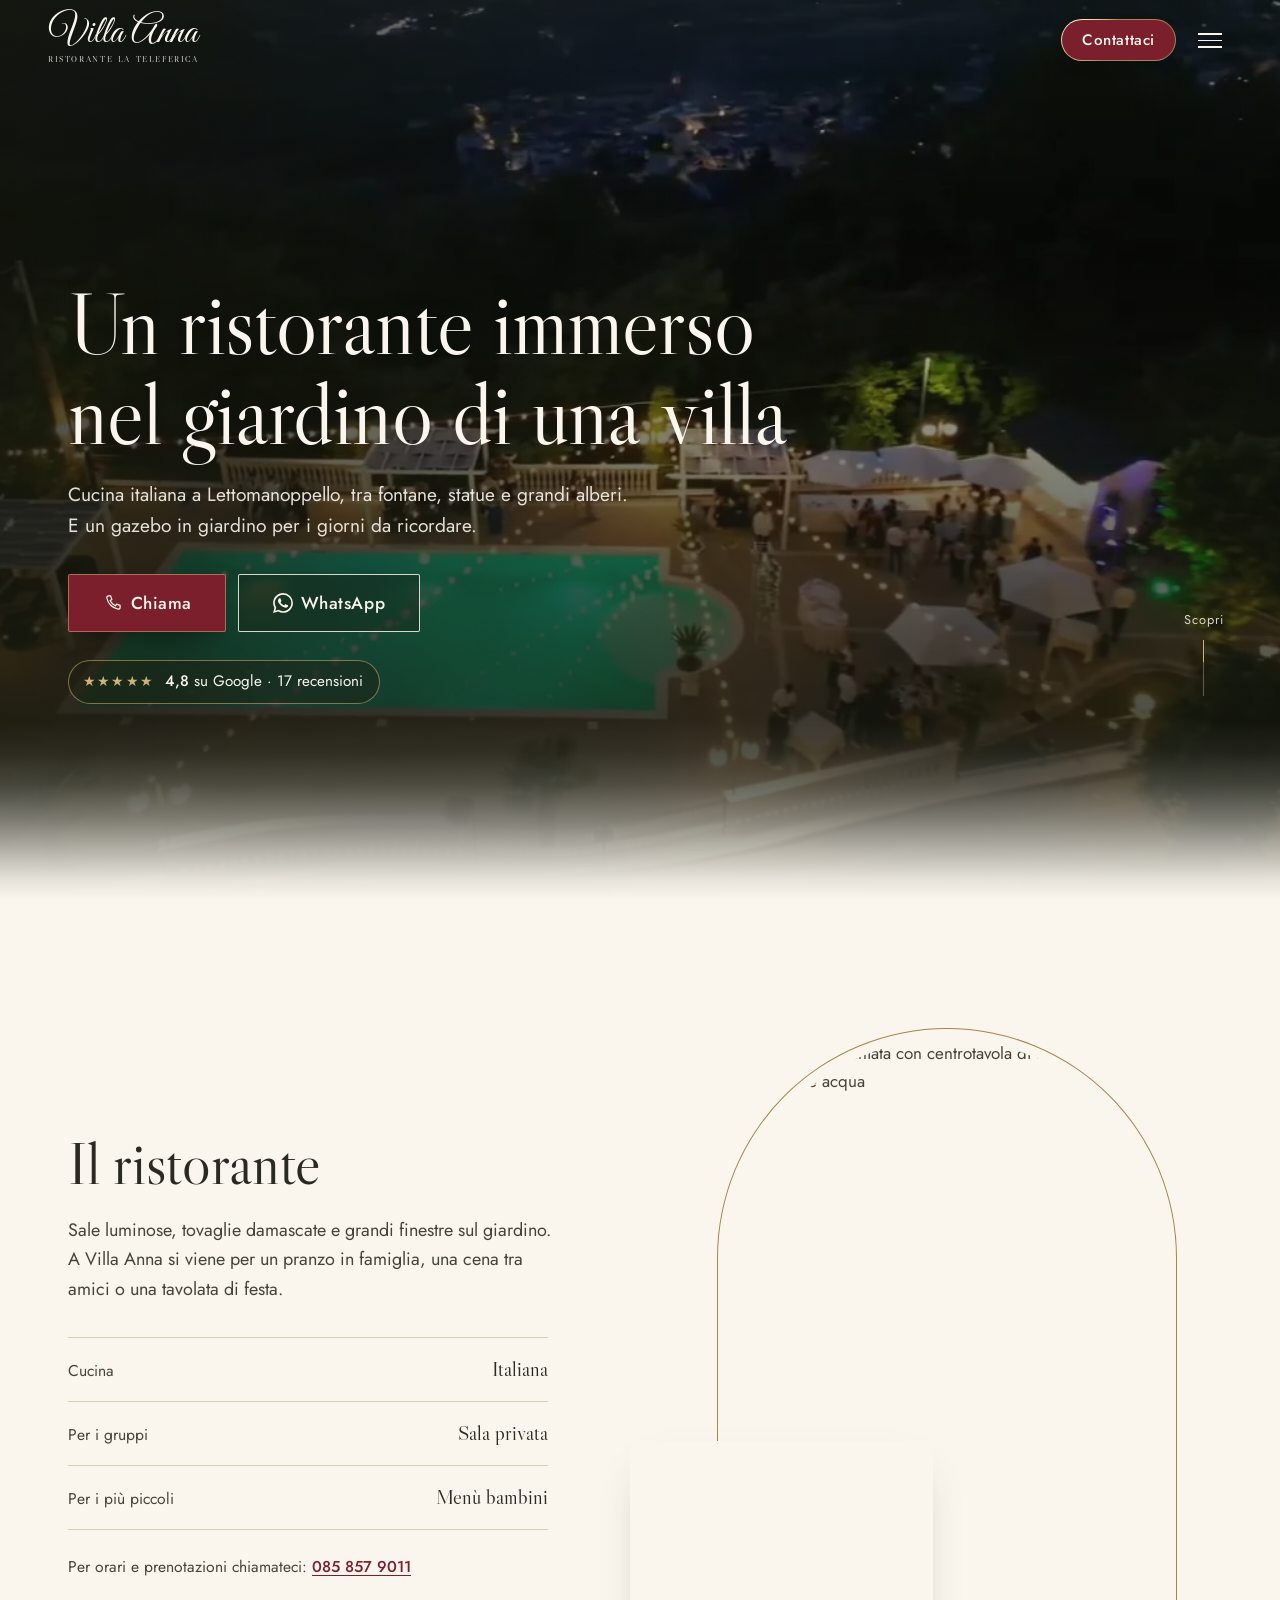
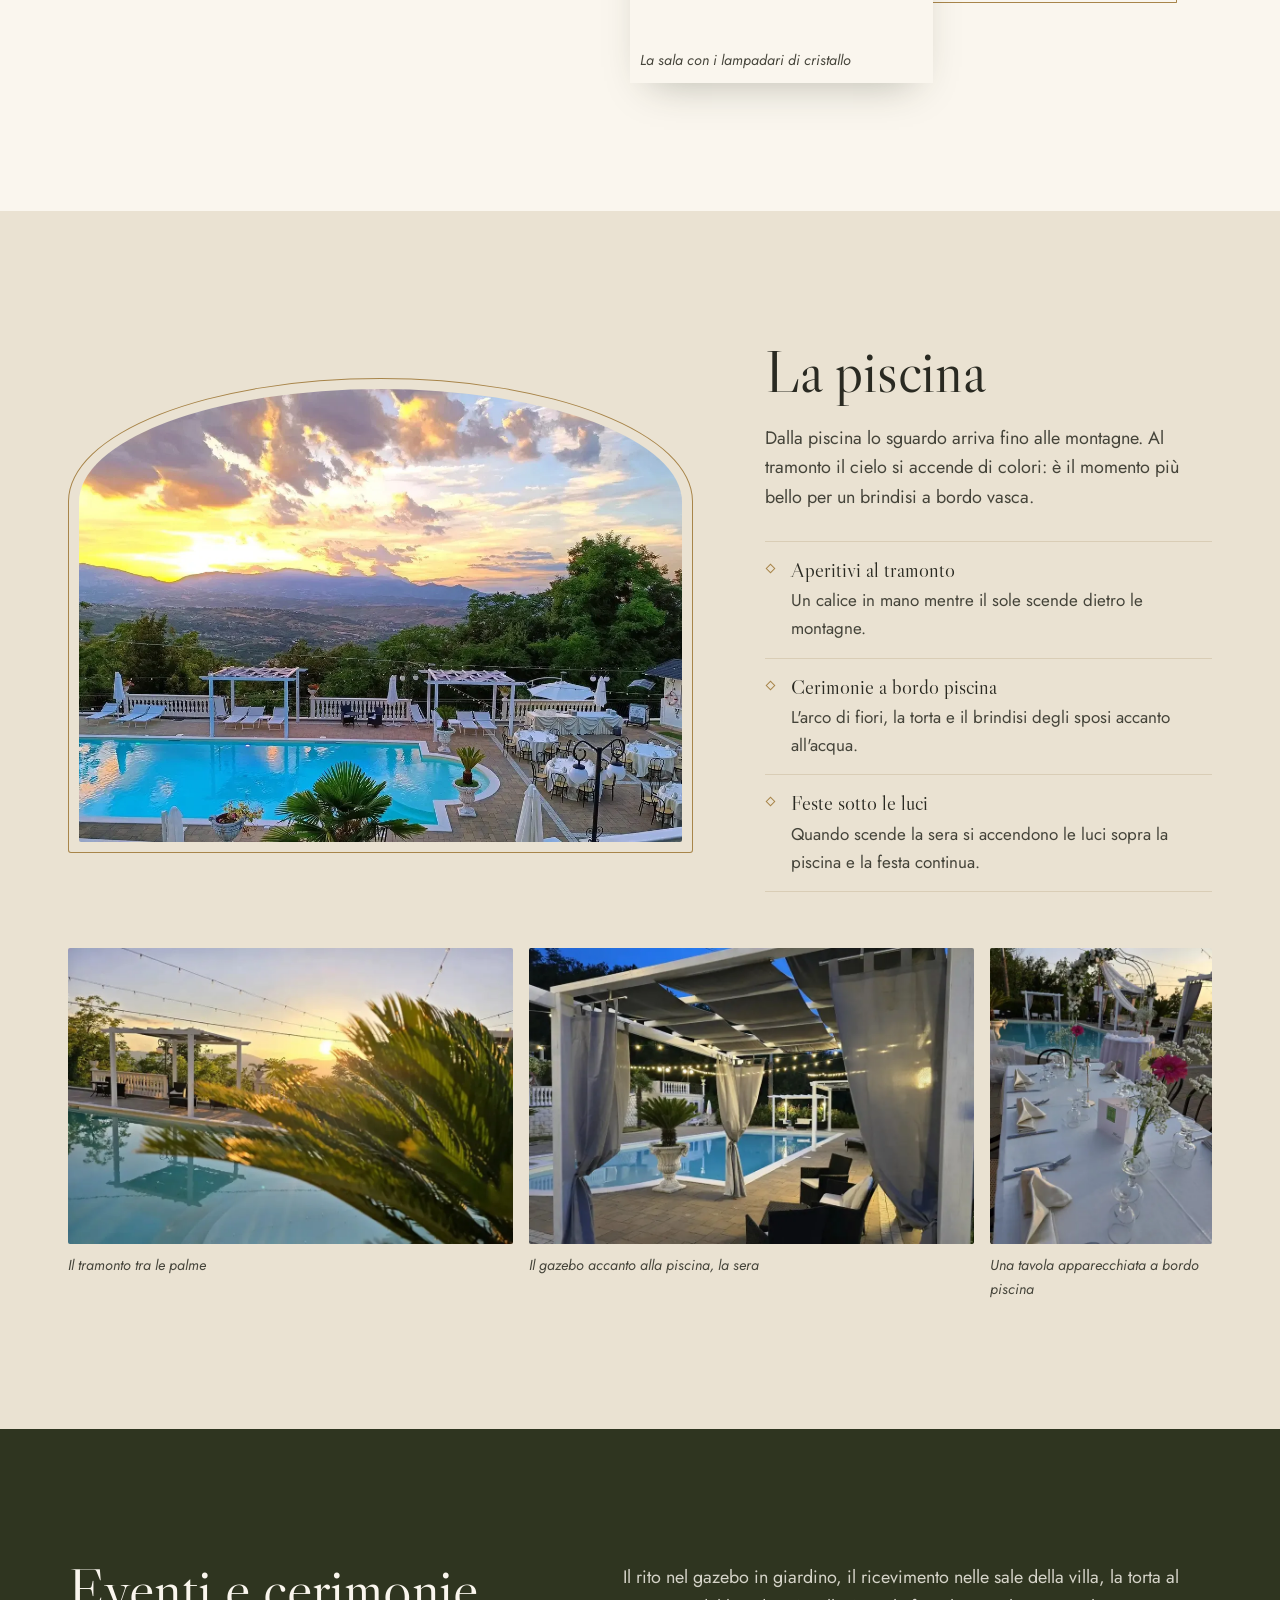
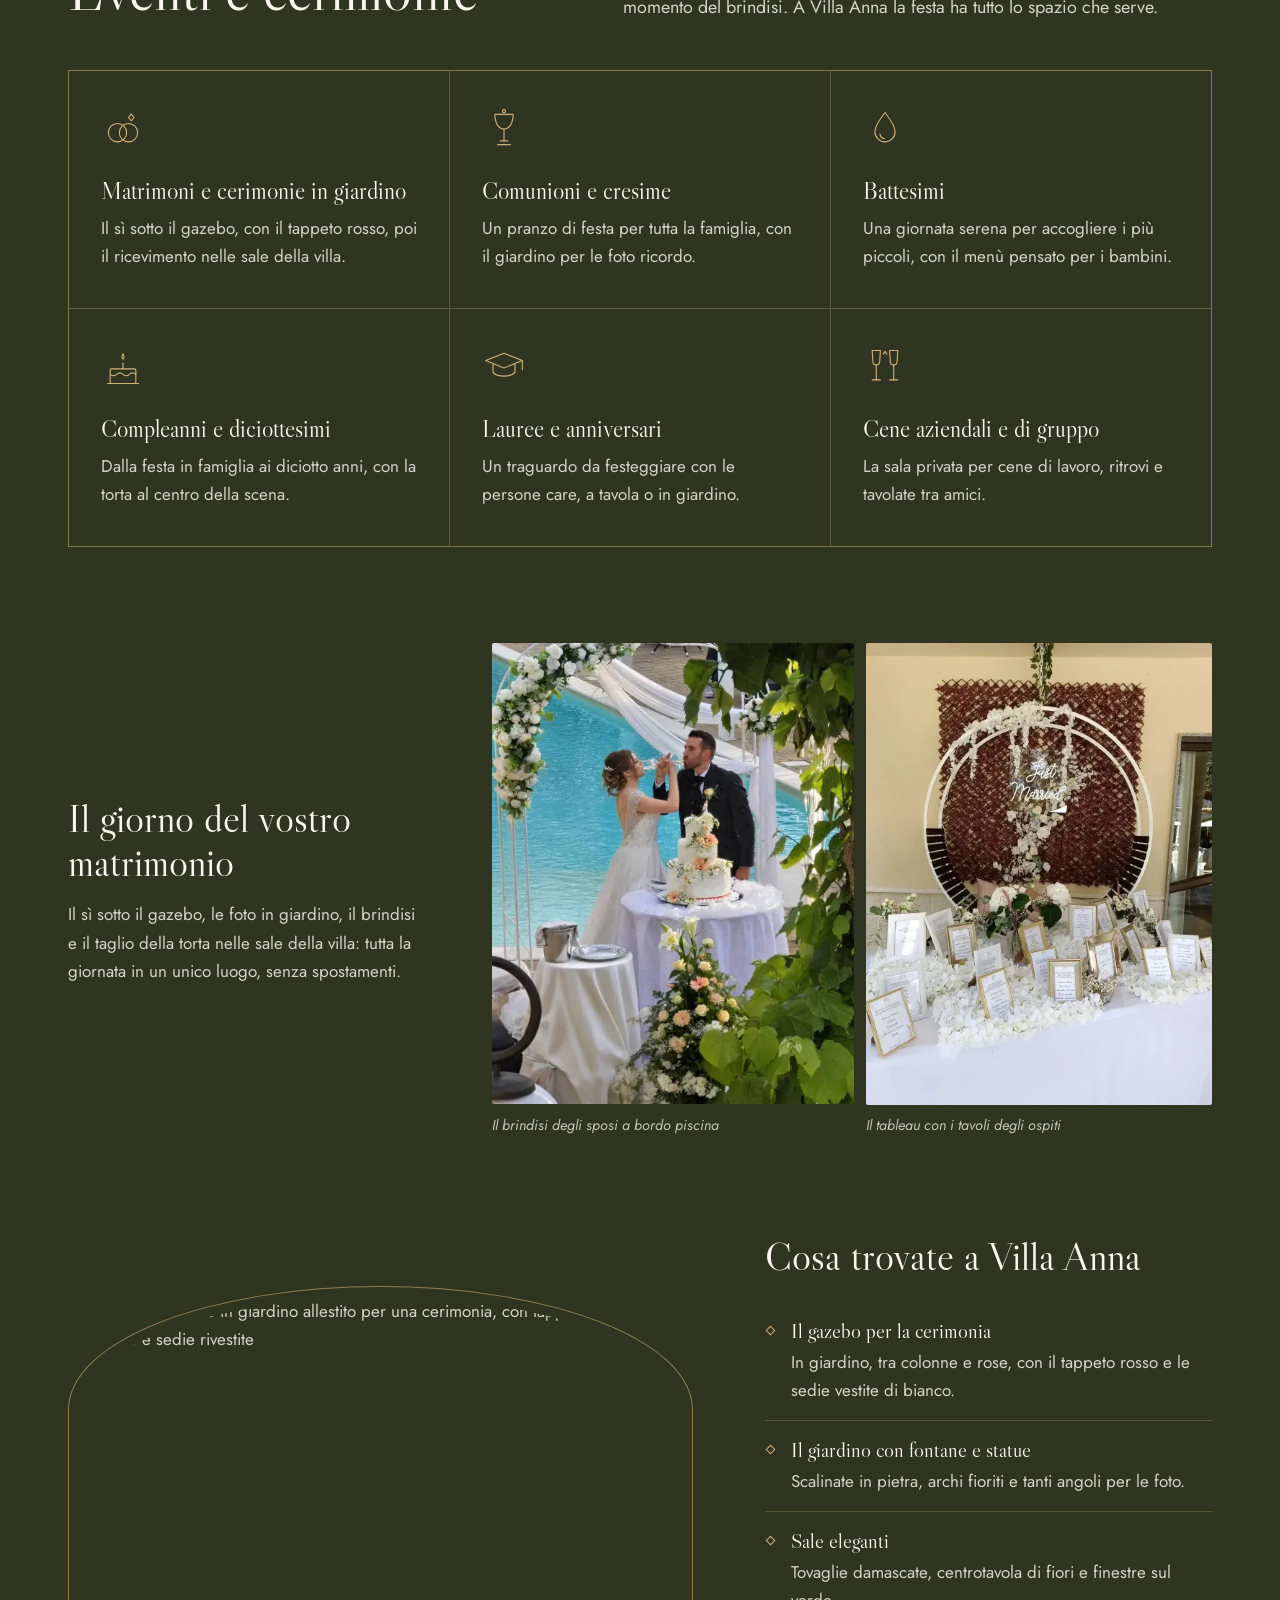
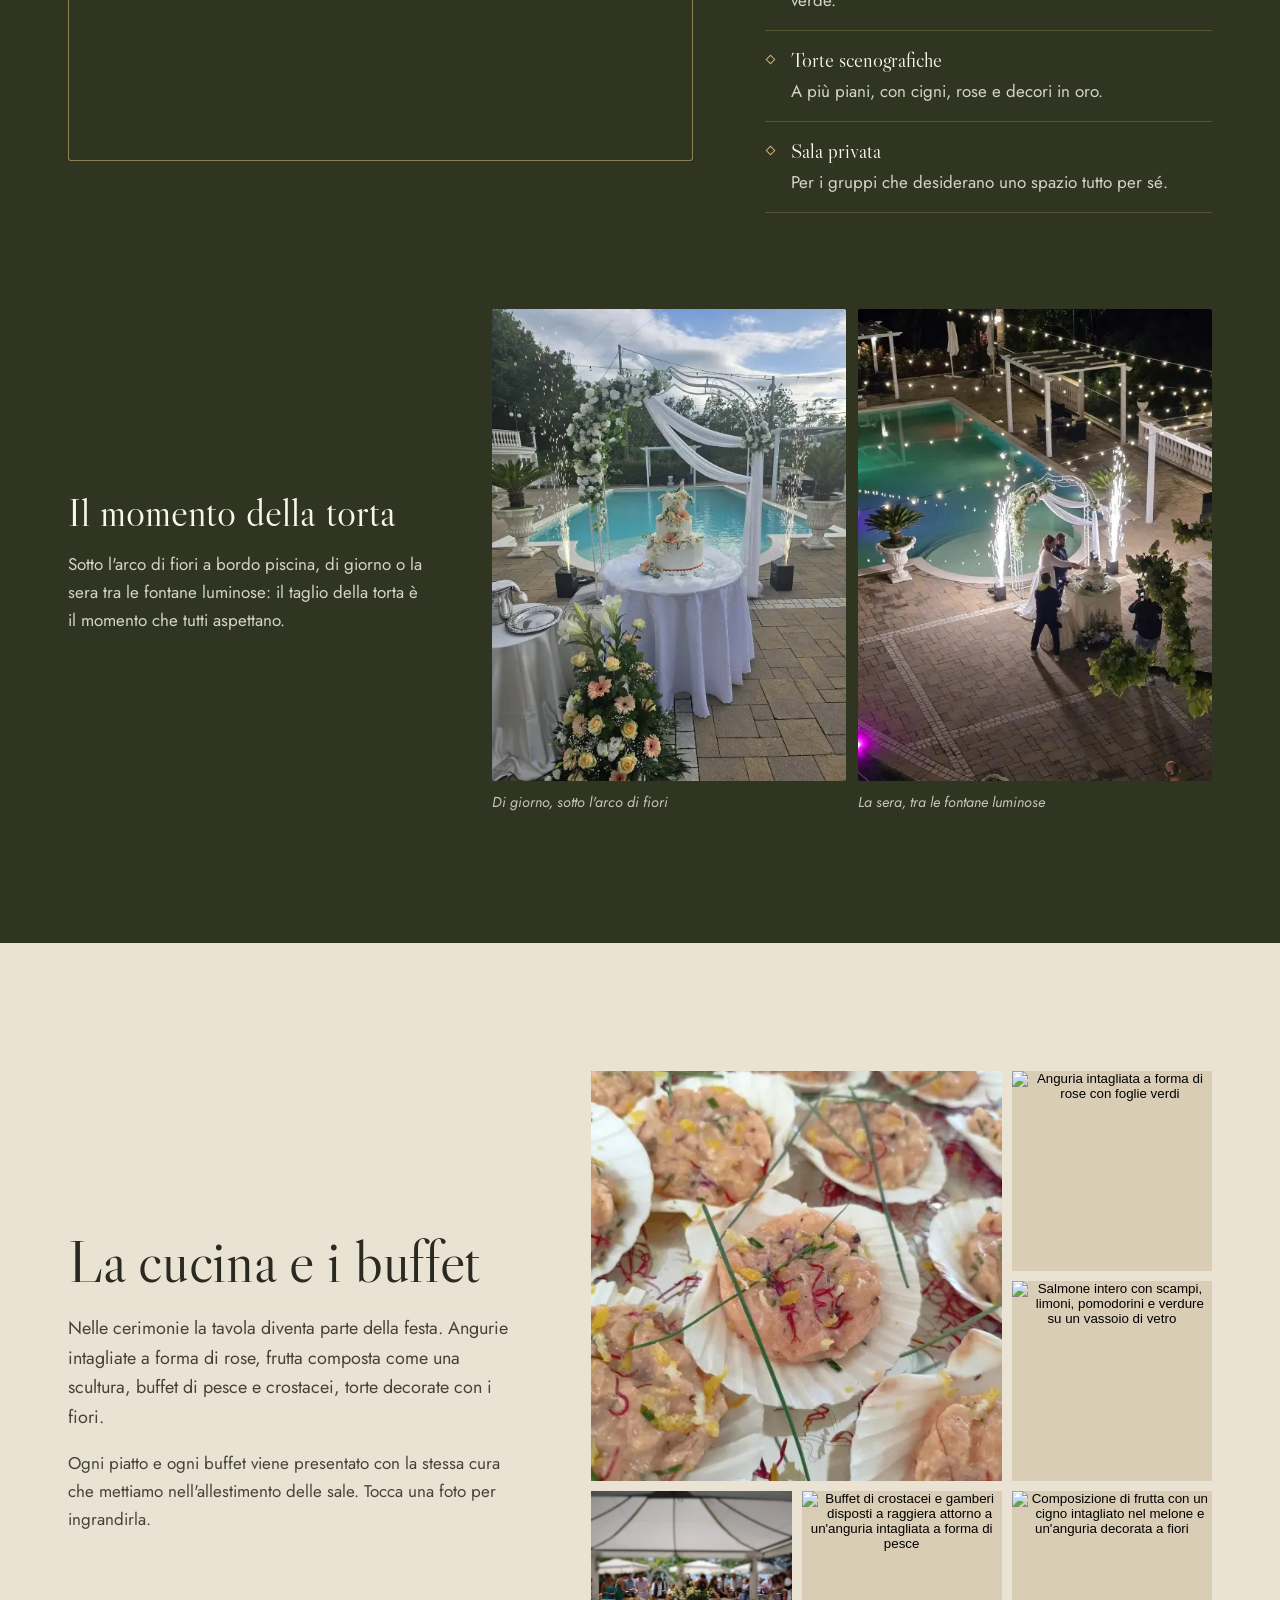
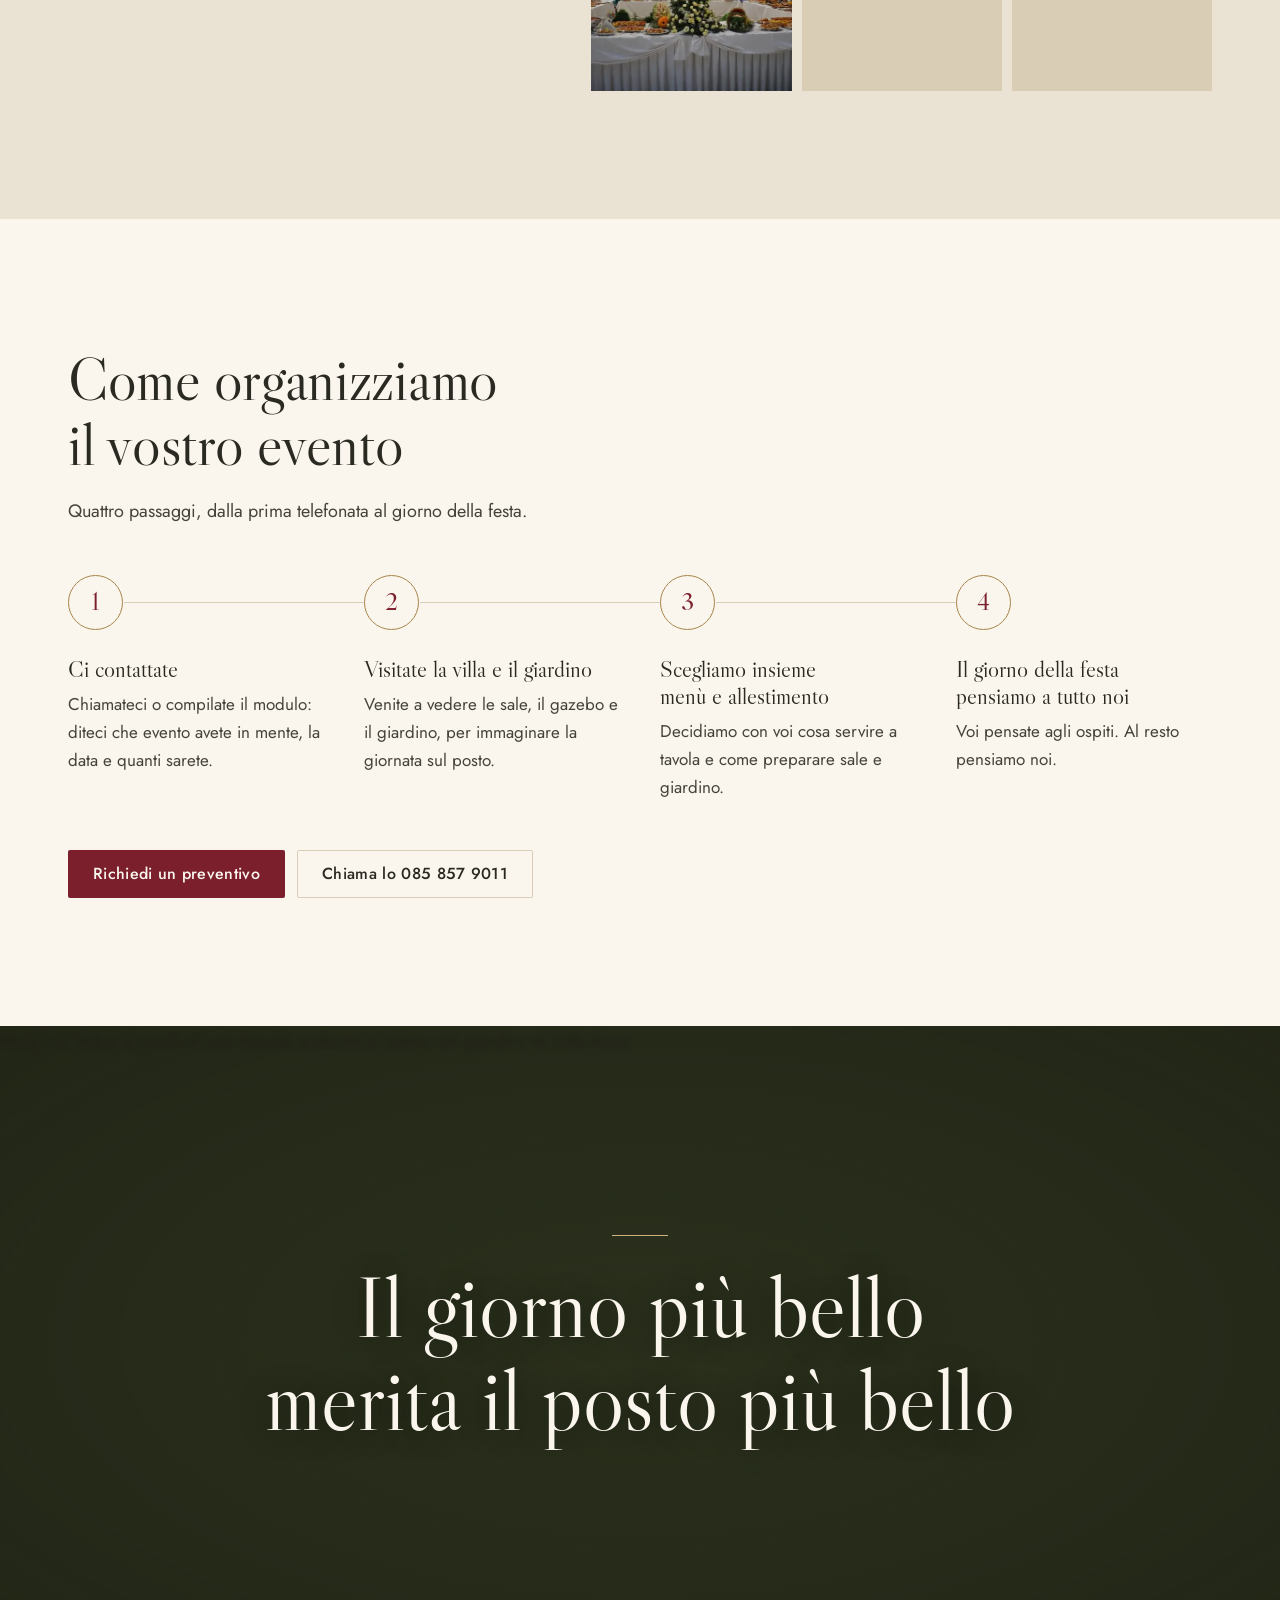
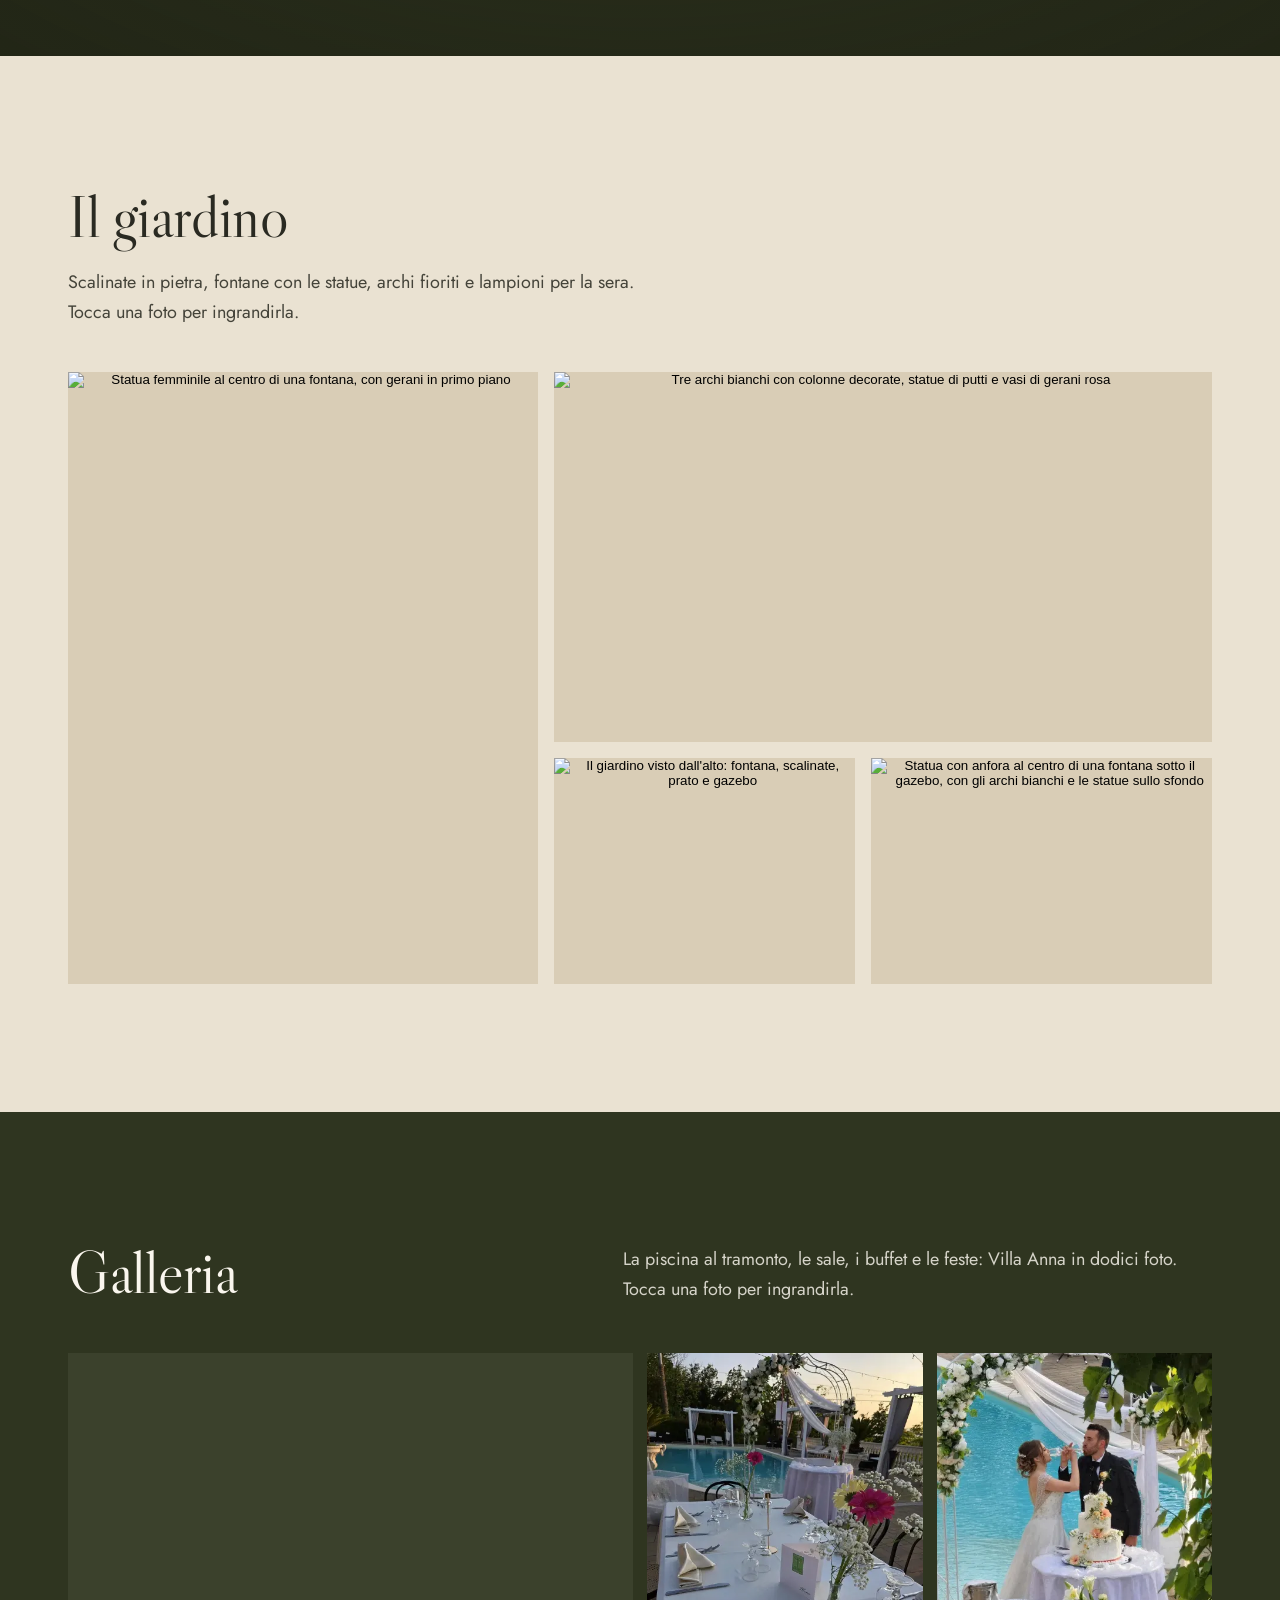
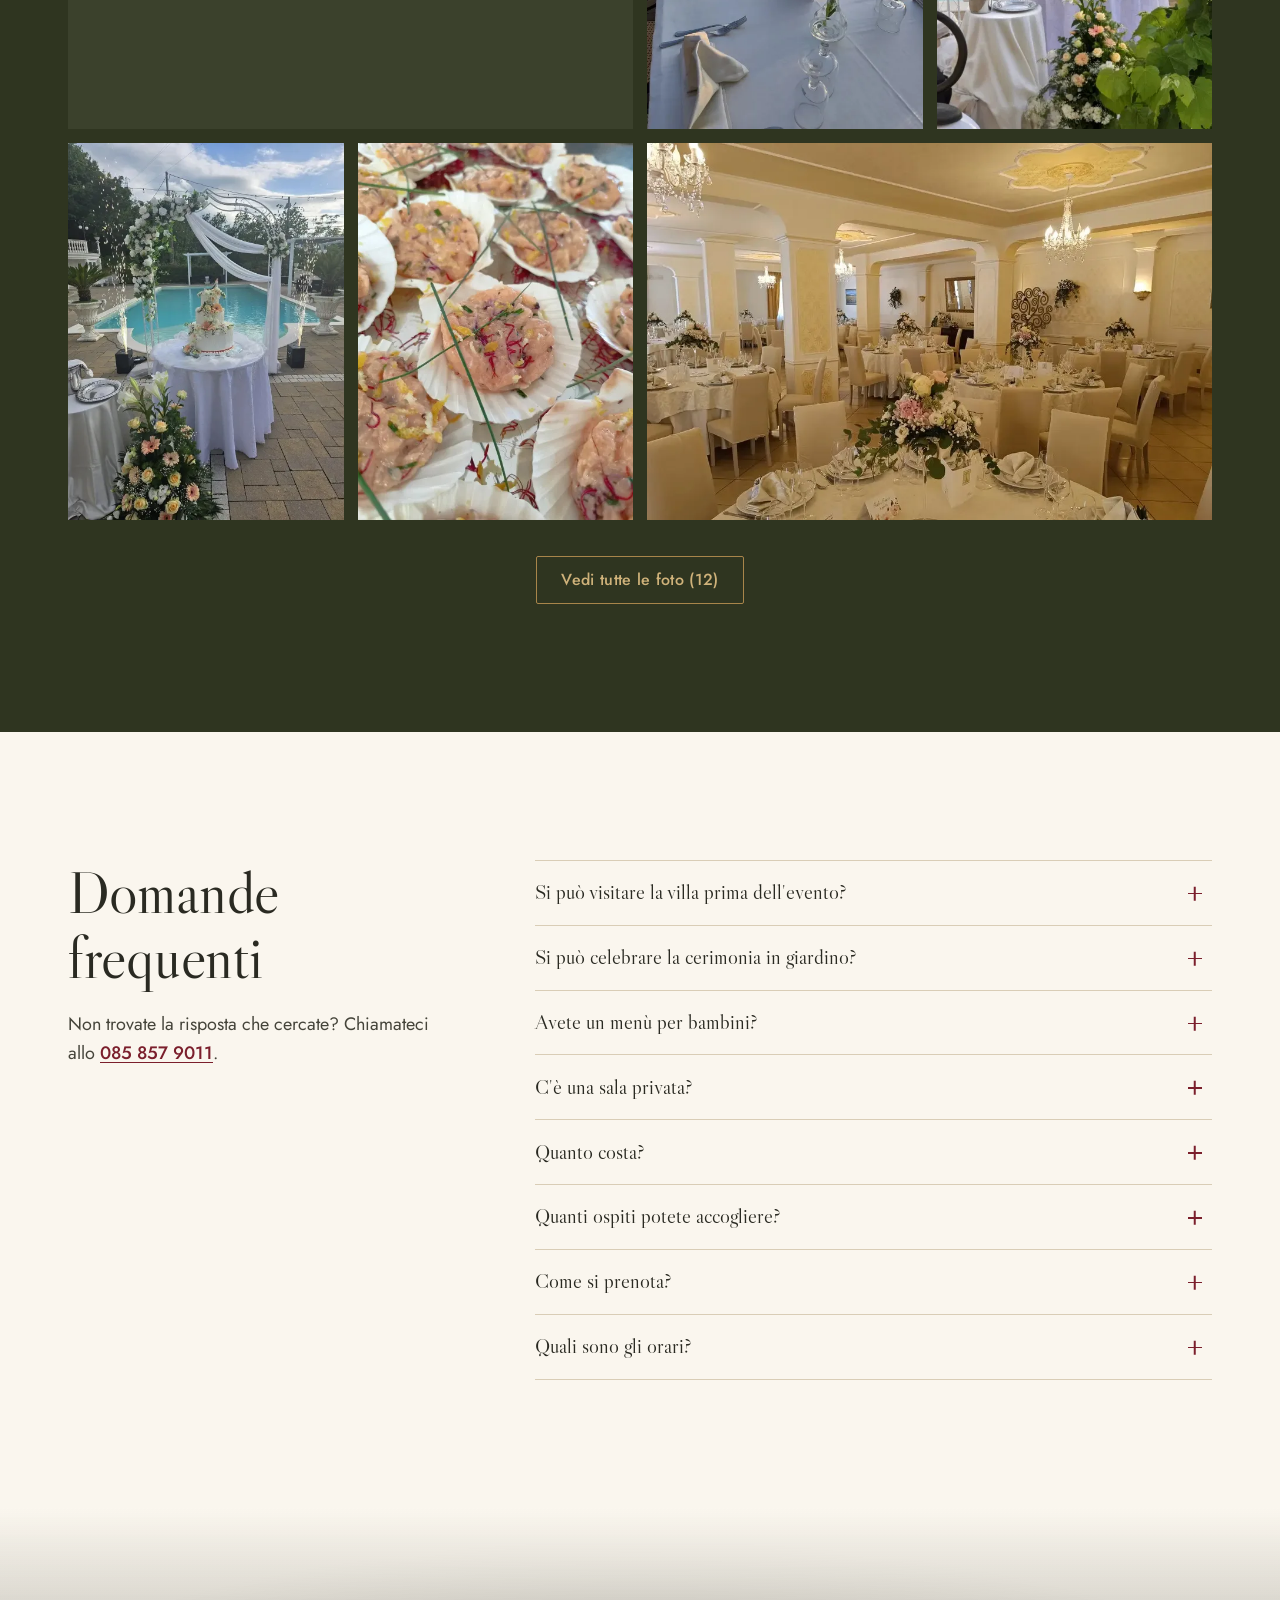
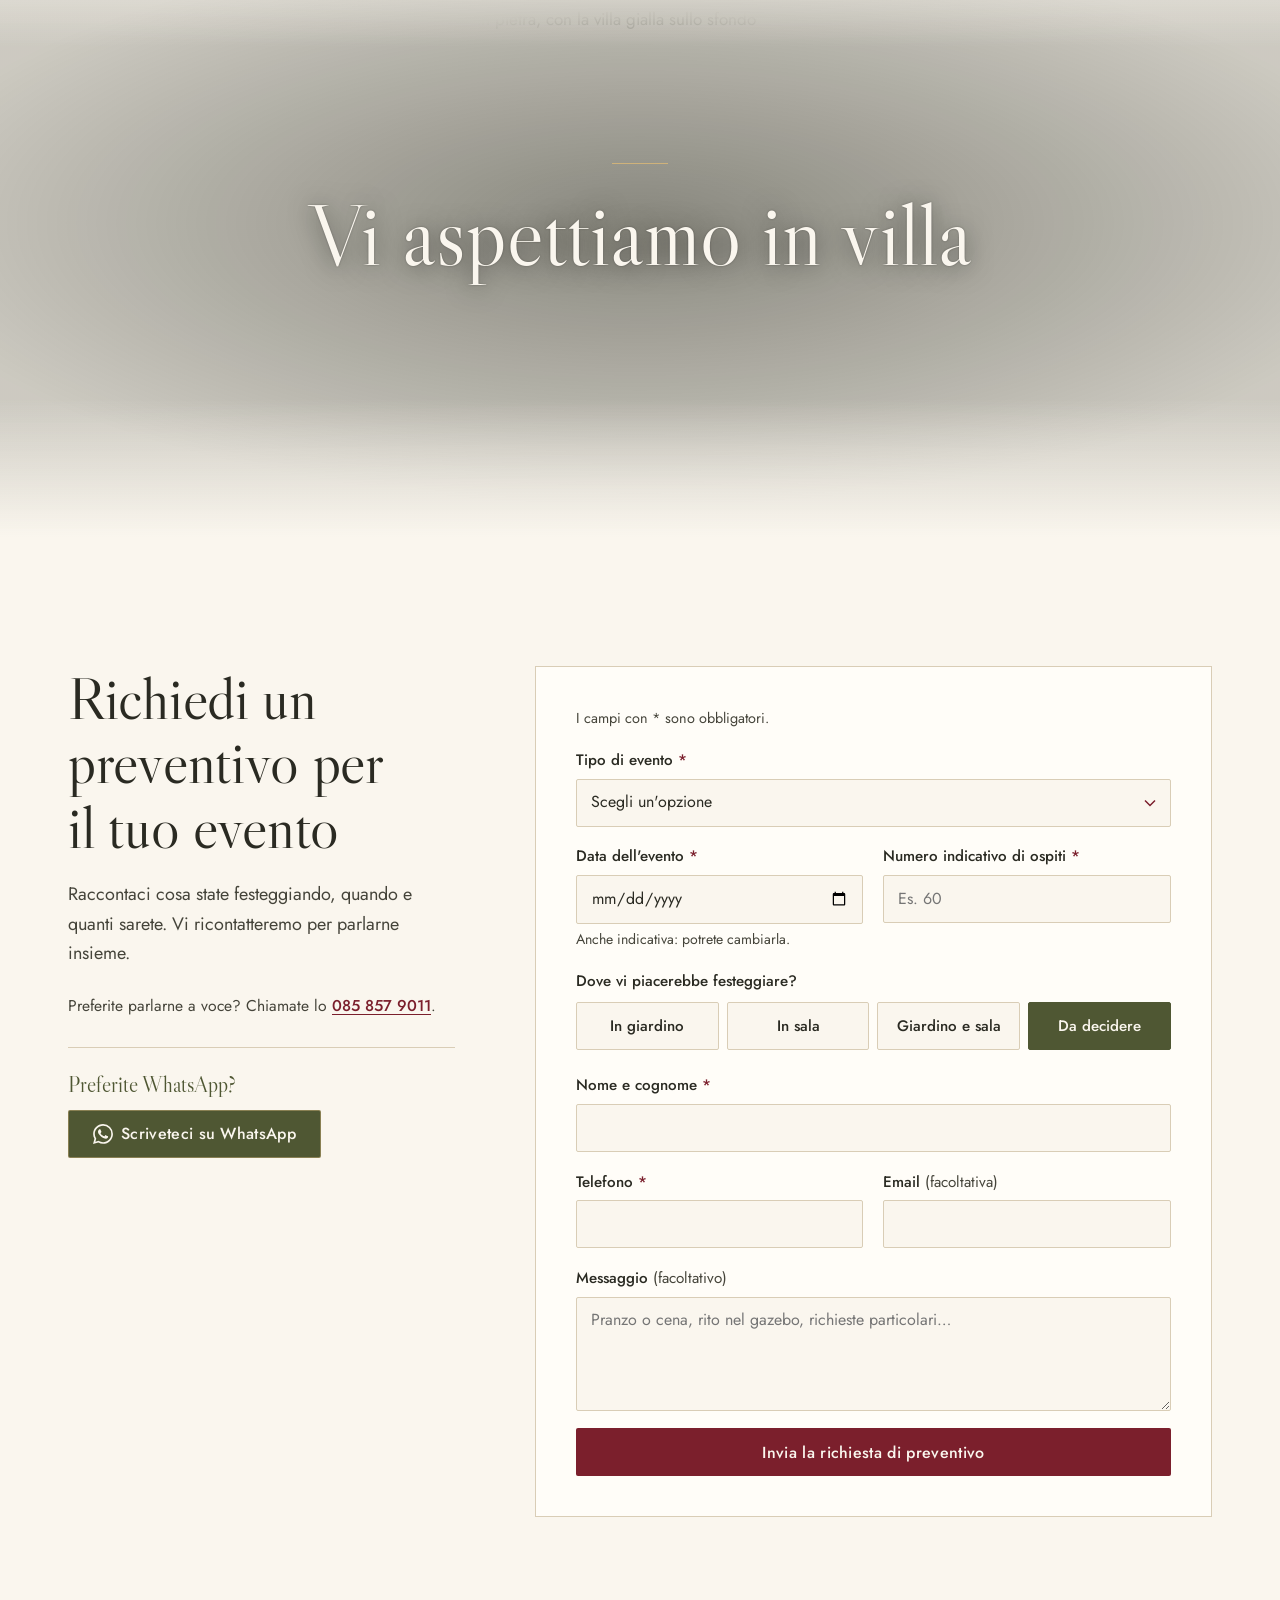
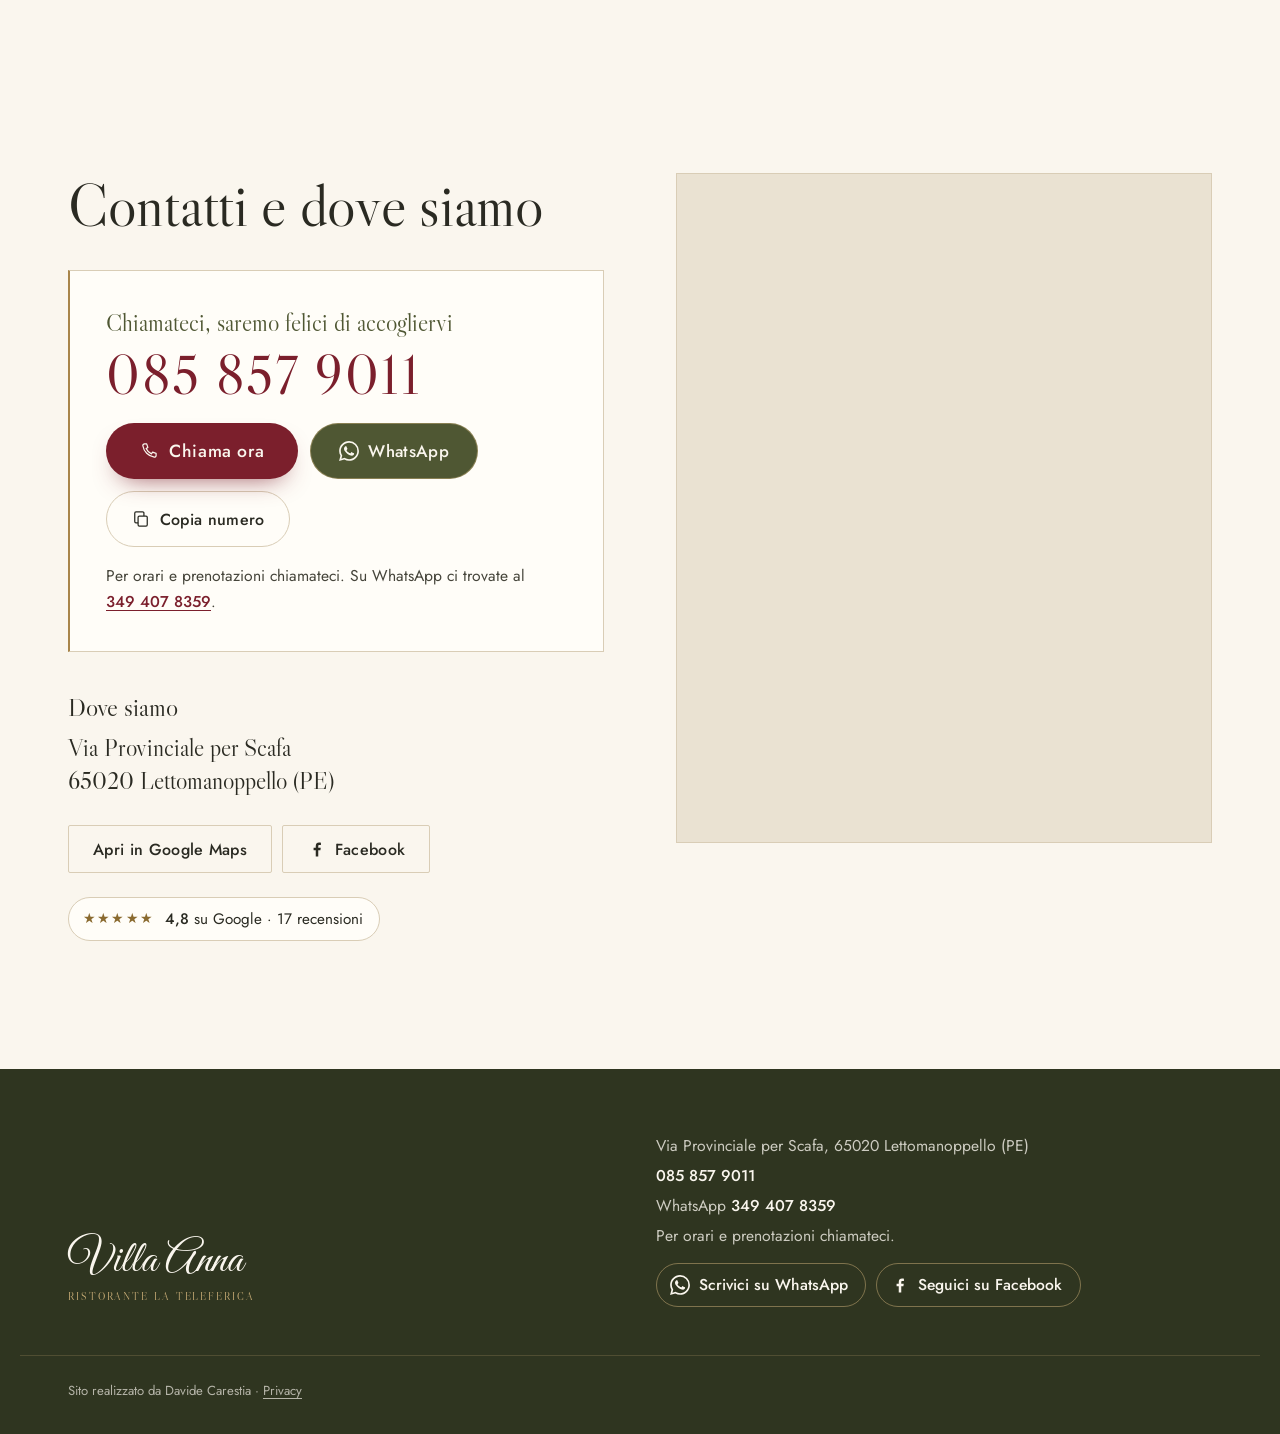
==== commit ec5b04a1: "Video del drone in apertura, sezioni Piscina e Galleria, foto vere, WhatsApp, nuova anteprima Co-Aut" ====
--- a/index.html
+++ b/index.html
@@ -15,16 +15,16 @@
   <meta property="og:title" content="Villa Anna – Ristorante La Teleferica">
   <meta property="og:description" content="Cucina italiana e cerimonie in una villa con giardino, fontane e gazebo a Lettomanoppello (PE).">
   <meta property="og:url" content="https://villaannalateleferica.it/">
-  <meta property="og:image" content="https://villaannalateleferica.it/img/anteprima.jpg">
-  <meta property="og:image:secure_url" content="https://villaannalateleferica.it/img/anteprima.jpg">
+  <meta property="og:image" content="https://villaannalateleferica.it/img/og.jpg">
+  <meta property="og:image:secure_url" content="https://villaannalateleferica.it/img/og.jpg">
   <meta property="og:image:type" content="image/jpeg">
   <meta property="og:image:width" content="1200">
   <meta property="og:image:height" content="630">
-  <meta property="og:image:alt" content="La facciata di Villa Anna con la scalinata bianca e il tappeto rosso">
+  <meta property="og:image:alt" content="La piscina di Villa Anna al tramonto, con le montagne sullo sfondo">
   <meta name="twitter:card" content="summary_large_image">
   <meta name="twitter:title" content="Villa Anna – Ristorante La Teleferica">
   <meta name="twitter:description" content="Cucina italiana e cerimonie in una villa con giardino, fontane e gazebo a Lettomanoppello (PE).">
-  <meta name="twitter:image" content="https://villaannalateleferica.it/img/anteprima.jpg">
+  <meta name="twitter:image" content="https://villaannalateleferica.it/img/og.jpg">
 
   <link rel="icon" type="image/png" sizes="32x32" href="img/favicon-32.png">
   <link rel="icon" type="image/png" sizes="192x192" href="img/favicon-192.png">
@@ -33,8 +33,8 @@
   <link rel="preconnect" href="https://fonts.googleapis.com">
   <link rel="preconnect" href="https://fonts.gstatic.com" crossorigin>
   <link href="https://fonts.googleapis.com/css2?family=Great+Vibes&family=Jost:wght@400;500&family=Libre+Caslon+Display&display=swap" rel="stylesheet">
-  <link rel="preload" as="image" href="img/villa-facciata-tappeto-rosso.jpg">
-  <link rel="stylesheet" href="style.css?v=9">
+  <link rel="preload" as="image" href="img/video/drone-notte-poster.webp" type="image/webp">
+  <link rel="stylesheet" href="style.css?v=10">
   <script>document.documentElement.classList.add('js');</script>
 
   <script type="application/ld+json">
@@ -43,7 +43,7 @@
     "@type": "Restaurant",
     "name": "Villa Anna – Ristorante La Teleferica",
     "url": "https://villaannalateleferica.it/",
-    "image": "https://villaannalateleferica.it/img/anteprima.jpg",
+    "image": "https://villaannalateleferica.it/img/og.jpg",
     "telephone": "+39 085 857 9011",
     "address": {
       "@type": "PostalAddress",
@@ -78,16 +78,19 @@
   <nav class="menu" id="menu" aria-label="Menu principale" hidden>
     <ul class="menu__list">
       <li><a href="#ristorante">Il ristorante</a></li>
+      <li><a href="#piscina">La piscina</a></li>
       <li><a href="#eventi">Eventi e cerimonie</a></li>
       <li><a href="#cucina">La cucina e i buffet</a></li>
       <li><a href="#come-organizziamo">Come organizziamo il vostro evento</a></li>
       <li><a href="#giardino">Il giardino</a></li>
+      <li><a href="#galleria">Galleria</a></li>
       <li><a href="#domande">Domande frequenti</a></li>
       <li><a href="#richiesta">Richiedi un preventivo</a></li>
       <li><a href="#contatti">Contatti e dove siamo</a></li>
     </ul>
     <div class="menu__foot">
       <a class="menu__tel" href="tel:+390858579011">085 857 9011</a>
+      <a class="menu__wa" href="https://wa.me/393494078359?text=Buongiorno%2C%20vi%20scrivo%20dal%20sito%20villaannalateleferica.it%20per%20avere%20informazioni." target="_blank" rel="noopener" aria-label="Scrivici su WhatsApp al 349 407 8359 (si apre in una nuova scheda)"><svg class="ico-wa" viewBox="0 0 24 24" aria-hidden="true"><path d="M17.472 14.382c-.297-.149-1.758-.867-2.03-.967-.273-.099-.471-.148-.67.15-.197.297-.767.966-.94 1.164-.173.199-.347.223-.644.075-.297-.15-1.255-.463-2.39-1.475-.883-.788-1.48-1.761-1.653-2.059-.173-.297-.018-.458.13-.606.134-.133.298-.347.446-.52.149-.174.198-.298.298-.497.099-.198.05-.371-.025-.52-.075-.149-.669-1.612-.916-2.207-.242-.579-.487-.5-.669-.51-.173-.008-.371-.01-.57-.01-.198 0-.52.074-.792.372-.272.297-1.04 1.016-1.04 2.479 0 1.462 1.065 2.875 1.213 3.074.149.198 2.096 3.2 5.077 4.487.709.306 1.262.489 1.694.625.712.227 1.36.195 1.871.118.571-.085 1.758-.719 2.006-1.413.248-.694.248-1.289.173-1.413-.074-.124-.272-.198-.57-.347m-5.421 7.403h-.004a9.87 9.87 0 0 1-5.031-1.378l-.361-.214-3.741.982.998-3.648-.235-.374a9.86 9.86 0 0 1-1.51-5.26c.001-5.45 4.436-9.884 9.888-9.884 2.64 0 5.122 1.03 6.988 2.898a9.825 9.825 0 0 1 2.893 6.994c-.003 5.45-4.437 9.884-9.885 9.884m8.413-18.297A11.815 11.815 0 0 0 12.05 0C5.495 0 .16 5.335.157 11.892c0 2.096.547 4.142 1.588 5.945L.057 24l6.305-1.654a11.882 11.882 0 0 0 5.683 1.448h.005c6.554 0 11.89-5.335 11.893-11.893a11.821 11.821 0 0 0-3.48-8.413z"/></svg>WhatsApp 349 407 8359</a>
       <p>Via Provinciale per Scafa, Lettomanoppello (PE)</p>
     </div>
   </nav>
@@ -96,7 +99,8 @@
     <!-- HERO -->
     <section class="hero" aria-labelledby="hero-title">
       <div class="hero__media">
-        <img class="hero__img" src="img/villa-facciata-tappeto-rosso.jpg" alt="La facciata gialla di Villa Anna con la scalinata bianca e il tappeto rosso, tra fiori e alberi" width="1600" height="1200" fetchpriority="high">
+        <img class="hero__poster" src="img/video/drone-notte-poster.webp" alt="Villa Anna di notte vista dal drone: la piscina illuminata, i gazebo e le luci del giardino" width="1280" height="720" fetchpriority="high">
+        <video class="hero__video" autoplay muted loop playsinline preload="none" poster="img/video/drone-notte-poster.webp" aria-hidden="true" tabindex="-1" data-src-phone="img/video/drone-notte-854.mp4" data-src-desktop="img/video/drone-notte-1280.mp4"></video>
       </div>
       <div class="hero__veil" aria-hidden="true"></div>
       <div class="hero__shade" aria-hidden="true"></div>
@@ -105,8 +109,8 @@
         <h1 class="hero__title" id="hero-title">Un ristorante immerso nel giardino di una villa</h1>
         <p class="hero__lead">Cucina italiana a Lettomanoppello, tra fontane, statue e grandi alberi. E un gazebo in giardino per i giorni da ricordare.</p>
         <div class="hero__ctas">
-          <a class="btn btn--hero btn--hero-main" href="#contatti">Prenota un tavolo</a>
-          <a class="btn btn--hero btn--hero-alt" href="#contatti">Organizza il tuo evento</a>
+          <a class="btn btn--hero btn--hero-main" href="tel:+390858579011" aria-label="Chiama lo 085 857 9011"><svg class="ico-tel" viewBox="0 0 24 24" aria-hidden="true"><path d="M6.6 3.5h2.6l1.4 4.2-2 1.4a12 12 0 0 0 6.3 6.3l1.4-2 4.2 1.4v2.6a2 2 0 0 1-2.2 2A16.5 16.5 0 0 1 4.6 5.7a2 2 0 0 1 2-2.2z"/></svg>Chiama</a>
+          <a class="btn btn--hero btn--hero-alt" href="https://wa.me/393494078359?text=Buongiorno%2C%20vi%20scrivo%20dal%20sito%20villaannalateleferica.it%20per%20avere%20informazioni." target="_blank" rel="noopener" aria-label="Scrivici su WhatsApp (si apre in una nuova scheda)"><svg class="ico-wa" viewBox="0 0 24 24" aria-hidden="true"><path d="M17.472 14.382c-.297-.149-1.758-.867-2.03-.967-.273-.099-.471-.148-.67.15-.197.297-.767.966-.94 1.164-.173.199-.347.223-.644.075-.297-.15-1.255-.463-2.39-1.475-.883-.788-1.48-1.761-1.653-2.059-.173-.297-.018-.458.13-.606.134-.133.298-.347.446-.52.149-.174.198-.298.298-.497.099-.198.05-.371-.025-.52-.075-.149-.669-1.612-.916-2.207-.242-.579-.487-.5-.669-.51-.173-.008-.371-.01-.57-.01-.198 0-.52.074-.792.372-.272.297-1.04 1.016-1.04 2.479 0 1.462 1.065 2.875 1.213 3.074.149.198 2.096 3.2 5.077 4.487.709.306 1.262.489 1.694.625.712.227 1.36.195 1.871.118.571-.085 1.758-.719 2.006-1.413.248-.694.248-1.289.173-1.413-.074-.124-.272-.198-.57-.347m-5.421 7.403h-.004a9.87 9.87 0 0 1-5.031-1.378l-.361-.214-3.741.982.998-3.648-.235-.374a9.86 9.86 0 0 1-1.51-5.26c.001-5.45 4.436-9.884 9.888-9.884 2.64 0 5.122 1.03 6.988 2.898a9.825 9.825 0 0 1 2.893 6.994c-.003 5.45-4.437 9.884-9.885 9.884m8.413-18.297A11.815 11.815 0 0 0 12.05 0C5.495 0 .16 5.335.157 11.892c0 2.096.547 4.142 1.588 5.945L.057 24l6.305-1.654a11.882 11.882 0 0 0 5.683 1.448h.005c6.554 0 11.89-5.335 11.893-11.893a11.821 11.821 0 0 0-3.48-8.413z"/></svg>WhatsApp</a>
         </div>
         <a class="badge badge--hero" href="https://www.google.com/maps/search/?api=1&amp;query=Ristorante+La+Teleferica+Villa+Anna+Lettomanoppello" target="_blank" rel="noopener" aria-label="4,8 stelle su 5 su Google, 17 recensioni. Apri la scheda Google (si apre in una nuova scheda)">
           <span class="badge__stars" aria-hidden="true">★★★★★</span>
@@ -142,12 +146,56 @@
           <p class="note">Per orari e prenotazioni chiamateci: <a href="tel:+390858579011">085 857 9011</a></p>
         </div>
         <div class="ristorante__media">
-          <figure class="arch arch--tall reveal">
-            <img src="img/sala-tende-verdi.jpg" alt="La sala interna di Villa Anna con tavoli rotondi apparecchiati, sedie rivestite, lampadari e tende verdi alle finestre" width="1600" height="900" loading="lazy">
+          <figure class="arch arch--tall ristorante__arco reveal">
+            <img src="img/tavola-apparecchiata.jpg" alt="Tavola apparecchiata con centrotavola di rose bianche e nastro verde acqua" width="1600" height="971" loading="lazy">
           </figure>
           <figure class="ristorante__tavola reveal">
-            <img src="img/tavola-apparecchiata.jpg" alt="Tavola apparecchiata con centrotavola di rose bianche e nastro verde acqua" width="1600" height="971" loading="lazy">
-            <figcaption>Una tavola apparecchiata in una delle sale</figcaption>
+            <img src="img/sala-interna-lampadari-480.webp" srcset="img/sala-interna-lampadari-480.webp 480w, img/sala-interna-lampadari-960.webp 960w" sizes="(min-width: 960px) 28vw, 92vw" alt="La sala interna con i lampadari di cristallo, i tavoli apparecchiati e i fiori" width="960" height="640" loading="lazy" decoding="async">
+            <figcaption>La sala con i lampadari di cristallo</figcaption>
+          </figure>
+        </div>
+      </div>
+    </section>
+
+    <!-- LA PISCINA -->
+    <section class="section piscina" id="piscina" aria-labelledby="piscina-title">
+      <div class="wrap">
+        <div class="piscina__grid">
+          <div class="piscina__text reveal">
+            <h2 class="title" id="piscina-title">La piscina</h2>
+            <p class="intro">Dalla piscina lo sguardo arriva fino alle montagne. Al tramonto il cielo si accende di colori: è il momento più bello per un brindisi a bordo vasca.</p>
+            <ul class="momenti">
+              <li>
+                <h3>Aperitivi al tramonto</h3>
+                <p>Un calice in mano mentre il sole scende dietro le montagne.</p>
+              </li>
+              <li>
+                <h3>Cerimonie a bordo piscina</h3>
+                <p>L'arco di fiori, la torta e il brindisi degli sposi accanto all'acqua.</p>
+              </li>
+              <li>
+                <h3>Feste sotto le luci</h3>
+                <p>Quando scende la sera si accendono le luci sopra la piscina e la festa continua.</p>
+              </li>
+            </ul>
+          </div>
+          <figure class="arch arch--wide piscina__tramonto reveal">
+            <img src="img/piscina-tramonto-panorama-montagne-640.webp" srcset="img/piscina-tramonto-panorama-montagne-640.webp 640w, img/piscina-tramonto-panorama-montagne-1280.webp 1280w" sizes="(min-width: 960px) 54vw, 92vw" alt="La piscina di Villa Anna al tramonto, con i gazebo, le palme e le montagne all'orizzonte" width="1280" height="853" loading="lazy" decoding="async">
+          </figure>
+        </div>
+
+        <div class="piscina__altre carosello reveal">
+          <figure class="piscina__foto piscina__foto--l">
+            <img src="img/piscina-tramonto-palma-480.webp" srcset="img/piscina-tramonto-palma-480.webp 480w, img/piscina-tramonto-palma-960.webp 960w" sizes="(min-width: 960px) 38vw, 84vw" alt="Il sole che tramonta tra le foglie di una palma, riflesso nell'acqua della piscina" width="960" height="640" loading="lazy" decoding="async">
+            <figcaption>Il tramonto tra le palme</figcaption>
+          </figure>
+          <figure class="piscina__foto piscina__foto--l">
+            <img src="img/gazebo-piscina-sera-luci-480.webp" srcset="img/gazebo-piscina-sera-luci-480.webp 480w, img/gazebo-piscina-sera-luci-960.webp 960w" sizes="(min-width: 960px) 38vw, 84vw" alt="Il gazebo con le tende bianche accanto alla piscina illuminata, di sera" width="960" height="640" loading="lazy" decoding="async">
+            <figcaption>Il gazebo accanto alla piscina, la sera</figcaption>
+          </figure>
+          <figure class="piscina__foto piscina__foto--p">
+            <img src="img/tavola-apparecchiata-piscina-tramonto-480.webp" srcset="img/tavola-apparecchiata-piscina-tramonto-480.webp 480w, img/tavola-apparecchiata-piscina-tramonto-960.webp 960w" sizes="(min-width: 960px) 19vw, 50vw" alt="Una tavola apparecchiata con i fiori a bordo piscina, al tramonto" width="960" height="1280" loading="lazy" decoding="async">
+            <figcaption>Una tavola apparecchiata a bordo piscina</figcaption>
           </figure>
         </div>
       </div>
@@ -200,13 +248,13 @@
             <p>Il sì sotto il gazebo, le foto in giardino, il brindisi e il taglio della torta nelle sale della villa: tutta la giornata in un unico luogo, senza spostamenti.</p>
           </div>
           <div class="nozze__foto">
-            <figure class="nozze__sposi reveal">
-              <img src="img/sposi-torta-nuziale.jpg" alt="Gli sposi si baciano accanto a una grande torta nuziale a più piani in sala" width="960" height="637" loading="lazy">
-              <figcaption>Gli sposi e la torta nuziale</figcaption>
+            <figure class="reveal" style="--r: .784">
+              <img src="img/sposi-brindisi-torta-piscina-480.webp" srcset="img/sposi-brindisi-torta-piscina-480.webp 480w, img/sposi-brindisi-torta-piscina-960.webp 960w" sizes="(min-width: 960px) 30vw, 46vw" alt="Gli sposi brindano accanto alla torta nuziale, sotto l'arco fiorito a bordo piscina" width="960" height="1224" loading="lazy" decoding="async">
+              <figcaption>Il brindisi degli sposi a bordo piscina</figcaption>
             </figure>
-            <figure class="nozze__auto reveal">
-              <img src="img/auto-epoca-gazebo.jpg" alt="Un'auto d'epoca bianca con nastri lilla davanti al gazebo, con gli ospiti in giardino" width="414" height="414" loading="lazy">
-              <figcaption>L'auto degli sposi davanti al gazebo</figcaption>
+            <figure class="reveal" style="--r: .75">
+              <img src="img/tableau-just-married-480.webp" srcset="img/tableau-just-married-480.webp 480w, img/tableau-just-married-960.webp 960w" sizes="(min-width: 960px) 30vw, 46vw" alt="Il tableau degli sposi con la scritta Just Married, fiori bianchi e i nomi dei tavoli" width="960" height="1280" loading="lazy" decoding="async">
+              <figcaption>Il tableau con i tavoli degli ospiti</figcaption>
             </figure>
           </div>
         </div>
@@ -242,15 +290,21 @@
           </div>
         </div>
 
-        <div class="eventi__torte">
-          <figure class="eventi__torta eventi__torta--cigni reveal">
-            <img src="img/torta-cigni.jpg" alt="Composizione di torte nuziali con cigni decorati e rose rosse" width="1600" height="1226" loading="lazy">
-            <figcaption>La torta dei cigni, con rose rosse</figcaption>
-          </figure>
-          <figure class="eventi__torta eventi__torta--oro reveal">
-            <img src="img/torta-oro.jpg" alt="Torta a tre piani bianca con nastri dorati, margherite e candele galleggianti" width="1600" height="1326" loading="lazy">
-            <figcaption>Tre piani in bianco e oro</figcaption>
-          </figure>
+        <div class="nozze nozze--torte">
+          <div class="nozze__text reveal">
+            <h3 class="nozze__title">Il momento della torta</h3>
+            <p>Sotto l'arco di fiori a bordo piscina, di giorno o la sera tra le fontane luminose: il taglio della torta è il momento che tutti aspettano.</p>
+          </div>
+          <div class="nozze__foto">
+            <figure class="reveal">
+              <img src="img/torta-arco-fiori-piscina-giorno-480.webp" srcset="img/torta-arco-fiori-piscina-giorno-480.webp 480w, img/torta-arco-fiori-piscina-giorno-960.webp 960w" sizes="(min-width: 960px) 30vw, 46vw" alt="La torta nuziale sotto l'arco di fiori a bordo piscina, di giorno" width="960" height="1280" loading="lazy" decoding="async">
+              <figcaption>Di giorno, sotto l'arco di fiori</figcaption>
+            </figure>
+            <figure class="reveal">
+              <img src="img/taglio-torta-notte-fontane-dall-alto-480.webp" srcset="img/taglio-torta-notte-fontane-dall-alto-480.webp 480w, img/taglio-torta-notte-fontane-dall-alto-960.webp 960w" sizes="(min-width: 960px) 30vw, 46vw" alt="Il taglio della torta di sera, visto dall'alto, con le fontane luminose accanto alla piscina" width="960" height="1280" loading="lazy" decoding="async">
+              <figcaption>La sera, tra le fontane luminose</figcaption>
+            </figure>
+          </div>
         </div>
       </div>
     </section>
@@ -264,23 +318,23 @@
           <p class="cucina__more">Ogni piatto e ogni buffet viene presentato con la stessa cura che mettiamo nell'allestimento delle sale. Tocca una foto per ingrandirla.</p>
         </div>
         <div class="piatti" data-gallery="Cucina e buffet">
+          <button class="gallery__item piatto piatto--grande reveal" type="button">
+            <img src="img/antipasto-tartare-capesante-480.webp" srcset="img/antipasto-tartare-capesante-480.webp 480w, img/antipasto-tartare-capesante-960.webp 960w" sizes="(min-width: 960px) 30vw, 92vw" alt="Antipasto di tartare servita nelle conchiglie di capasanta" width="960" height="1280" loading="lazy" decoding="async" data-full="img/antipasto-tartare-capesante-960.webp">
+          </button>
           <button class="gallery__item piatto reveal" type="button">
             <img src="img/anguria-intagliata-rose.jpg" alt="Anguria intagliata a forma di rose con foglie verdi" width="414" height="414" loading="lazy">
           </button>
           <button class="gallery__item piatto reveal" type="button">
+            <img src="img/salmone-crostacei.jpg" alt="Salmone intero con scampi, limoni, pomodorini e verdure su un vassoio di vetro" width="414" height="414" loading="lazy">
+          </button>
+          <button class="gallery__item piatto piatto--largo reveal" type="button">
+            <img src="img/buffet-sotto-gazebo-640.webp" srcset="img/buffet-sotto-gazebo-640.webp 640w, img/buffet-sotto-gazebo-1280.webp 1280w" sizes="(min-width: 960px) 15vw, 92vw" alt="Il buffet sotto il gazebo bianco in giardino, con gli ospiti attorno ai tavoli" width="1280" height="853" loading="lazy" decoding="async" data-full="img/buffet-sotto-gazebo-1280.webp">
+          </button>
+          <button class="gallery__item piatto reveal" type="button">
             <img src="img/buffet-pesce-anguria.jpg" alt="Buffet di crostacei e gamberi disposti a raggiera attorno a un'anguria intagliata a forma di pesce" width="414" height="414" loading="lazy">
-          </button>
-          <button class="gallery__item piatto reveal" type="button">
-            <img src="img/salmone-crostacei.jpg" alt="Salmone intero con scampi, limoni, pomodorini e verdure su un vassoio di vetro" width="414" height="414" loading="lazy">
           </button>
           <button class="gallery__item piatto reveal" type="button">
             <img src="img/frutta-intagliata-cigno.jpg" alt="Composizione di frutta con un cigno intagliato nel melone e un'anguria decorata a fiori" width="414" height="414" loading="lazy">
-          </button>
-          <button class="gallery__item piatto reveal" type="button">
-            <img src="img/buffet-frutta.jpg" alt="Buffet di frutta con ananas, arance, uva e banane accanto ai dolci in bicchierini" width="414" height="414" loading="lazy">
-          </button>
-          <button class="gallery__item piatto reveal" type="button">
-            <img src="img/torta-cigni-girasoli.jpg" alt="Composizione di torte nuziali con cigni e girasoli, con gli sposini in cima" width="414" height="414" loading="lazy">
           </button>
         </div>
       </div>
@@ -355,6 +409,59 @@
               </button>
             </div>
           </div>
+        </div>
+      </div>
+    </section>
+
+    <!-- GALLERIA -->
+    <section class="section galleria" id="galleria" aria-labelledby="galleria-title">
+      <div class="wrap">
+        <div class="galleria__head reveal">
+          <h2 class="title title--light" id="galleria-title">Galleria</h2>
+          <p class="intro intro--light">La piscina al tramonto, le sale, i buffet e le feste: Villa Anna in dodici foto. Tocca una foto per ingrandirla.</p>
+        </div>
+
+        <div class="galleria__grid carosello reveal" id="galleria-foto" data-gallery="Galleria">
+          <button class="gallery__item galleria__foto g-l" type="button">
+            <img src="img/piscina-tramonto-panorama-montagne-640.webp" srcset="img/piscina-tramonto-panorama-montagne-640.webp 640w, img/piscina-tramonto-panorama-montagne-1280.webp 1280w" sizes="(min-width: 960px) 46vw, 84vw" alt="La piscina di Villa Anna al tramonto, con i gazebo, le palme e le montagne all'orizzonte" width="1280" height="853" loading="lazy" decoding="async" data-full="img/piscina-tramonto-panorama-montagne-1280.webp">
+          </button>
+          <button class="gallery__item galleria__foto g-p" type="button">
+            <img src="img/tavola-apparecchiata-piscina-tramonto-480.webp" srcset="img/tavola-apparecchiata-piscina-tramonto-480.webp 480w, img/tavola-apparecchiata-piscina-tramonto-960.webp 960w" sizes="(min-width: 960px) 23vw, 50vw" alt="Una tavola apparecchiata con i fiori a bordo piscina, al tramonto" width="960" height="1280" loading="lazy" decoding="async" data-full="img/tavola-apparecchiata-piscina-tramonto-960.webp">
+          </button>
+          <button class="gallery__item galleria__foto g-p" type="button">
+            <img src="img/sposi-brindisi-torta-piscina-480.webp" srcset="img/sposi-brindisi-torta-piscina-480.webp 480w, img/sposi-brindisi-torta-piscina-960.webp 960w" sizes="(min-width: 960px) 23vw, 50vw" alt="Gli sposi brindano accanto alla torta nuziale, sotto l'arco fiorito a bordo piscina" width="960" height="1224" loading="lazy" decoding="async" data-full="img/sposi-brindisi-torta-piscina-960.webp">
+          </button>
+          <button class="gallery__item galleria__foto g-p" type="button">
+            <img src="img/torta-arco-fiori-piscina-giorno-480.webp" srcset="img/torta-arco-fiori-piscina-giorno-480.webp 480w, img/torta-arco-fiori-piscina-giorno-960.webp 960w" sizes="(min-width: 960px) 23vw, 50vw" alt="La torta nuziale sotto l'arco di fiori a bordo piscina, di giorno" width="960" height="1280" loading="lazy" decoding="async" data-full="img/torta-arco-fiori-piscina-giorno-960.webp">
+          </button>
+          <button class="gallery__item galleria__foto g-p" type="button">
+            <img src="img/antipasto-tartare-capesante-480.webp" srcset="img/antipasto-tartare-capesante-480.webp 480w, img/antipasto-tartare-capesante-960.webp 960w" sizes="(min-width: 960px) 23vw, 50vw" alt="Antipasto di tartare servita nelle conchiglie di capasanta" width="960" height="1280" loading="lazy" decoding="async" data-full="img/antipasto-tartare-capesante-960.webp">
+          </button>
+          <button class="gallery__item galleria__foto g-l" type="button">
+            <img src="img/sala-interna-lampadari-480.webp" srcset="img/sala-interna-lampadari-480.webp 480w, img/sala-interna-lampadari-960.webp 960w" sizes="(min-width: 960px) 46vw, 84vw" alt="La sala interna con i lampadari di cristallo, i tavoli apparecchiati e i fiori" width="960" height="640" loading="lazy" decoding="async" data-full="img/sala-interna-lampadari-960.webp">
+          </button>
+          <button class="gallery__item galleria__foto g-l is-extra" type="button" style="--n: 0">
+            <img src="img/buffet-sotto-gazebo-640.webp" srcset="img/buffet-sotto-gazebo-640.webp 640w, img/buffet-sotto-gazebo-1280.webp 1280w" sizes="(min-width: 960px) 46vw, 84vw" alt="Il buffet sotto il gazebo bianco in giardino, con gli ospiti attorno ai tavoli" width="1280" height="853" loading="lazy" decoding="async" data-full="img/buffet-sotto-gazebo-1280.webp">
+          </button>
+          <button class="gallery__item galleria__foto g-p is-extra" type="button" style="--n: 1">
+            <img src="img/tableau-just-married-480.webp" srcset="img/tableau-just-married-480.webp 480w, img/tableau-just-married-960.webp 960w" sizes="(min-width: 960px) 23vw, 50vw" alt="Il tableau degli sposi con la scritta Just Married, fiori bianchi e i nomi dei tavoli" width="960" height="1280" loading="lazy" decoding="async" data-full="img/tableau-just-married-960.webp">
+          </button>
+          <button class="gallery__item galleria__foto g-p is-extra" type="button" style="--n: 2">
+            <img src="img/taglio-torta-notte-fontane-dall-alto-480.webp" srcset="img/taglio-torta-notte-fontane-dall-alto-480.webp 480w, img/taglio-torta-notte-fontane-dall-alto-960.webp 960w" sizes="(min-width: 960px) 23vw, 50vw" alt="Il taglio della torta di sera, visto dall'alto, con le fontane luminose accanto alla piscina" width="960" height="1280" loading="lazy" decoding="async" data-full="img/taglio-torta-notte-fontane-dall-alto-960.webp">
+          </button>
+          <button class="gallery__item galleria__foto g-t is-extra" type="button" style="--n: 3">
+            <img src="img/piscina-tramonto-palma-480.webp" srcset="img/piscina-tramonto-palma-480.webp 480w, img/piscina-tramonto-palma-960.webp 960w" sizes="(min-width: 960px) 31vw, 84vw" alt="Il sole che tramonta tra le foglie di una palma, riflesso nell'acqua della piscina" width="960" height="640" loading="lazy" decoding="async" data-full="img/piscina-tramonto-palma-960.webp">
+          </button>
+          <button class="gallery__item galleria__foto g-t is-extra" type="button" style="--n: 4">
+            <img src="img/gazebo-piscina-sera-luci-480.webp" srcset="img/gazebo-piscina-sera-luci-480.webp 480w, img/gazebo-piscina-sera-luci-960.webp 960w" sizes="(min-width: 960px) 31vw, 84vw" alt="Il gazebo con le tende bianche accanto alla piscina illuminata, di sera" width="960" height="640" loading="lazy" decoding="async" data-full="img/gazebo-piscina-sera-luci-960.webp">
+          </button>
+          <button class="gallery__item galleria__foto g-t is-extra" type="button" style="--n: 5">
+            <img src="img/torta-arco-piscina-notte-480.webp" srcset="img/torta-arco-piscina-notte-480.webp 480w, img/torta-arco-piscina-notte-960.webp 960w" sizes="(min-width: 960px) 31vw, 84vw" alt="La torta nuziale sotto l'arco di fiori a bordo piscina, di sera, con le luci accese" width="960" height="588" loading="lazy" decoding="async" data-full="img/torta-arco-piscina-notte-960.webp">
+          </button>
+        </div>
+        <div class="galleria__progress" aria-hidden="true"><span></span></div>
+        <div class="galleria__azioni">
+          <button class="btn btn--gold" type="button" id="galleria-tutte" aria-controls="galleria-foto">Vedi tutte le foto (12)</button>
         </div>
       </div>
     </section>
@@ -419,6 +526,10 @@
           <h2 class="title" id="richiesta-title">Richiedi un preventivo per il tuo evento</h2>
           <p class="intro">Raccontaci cosa state festeggiando, quando e quanti sarete. Vi ricontatteremo per parlarne insieme.</p>
           <p class="note">Preferite parlarne a voce? Chiamate lo <a href="tel:+390858579011">085 857 9011</a>.</p>
+          <div class="richiesta__wa">
+            <p class="richiesta__wa-testo">Preferite WhatsApp?</p>
+            <a class="btn btn--wa" href="https://wa.me/393494078359?text=Buongiorno%2C%20vi%20scrivo%20dal%20sito%20villaannalateleferica.it%20per%20avere%20informazioni." target="_blank" rel="noopener" aria-label="Scriveteci su WhatsApp al 349 407 8359 (si apre in una nuova scheda)"><svg class="ico-wa" viewBox="0 0 24 24" aria-hidden="true"><path d="M17.472 14.382c-.297-.149-1.758-.867-2.03-.967-.273-.099-.471-.148-.67.15-.197.297-.767.966-.94 1.164-.173.199-.347.223-.644.075-.297-.15-1.255-.463-2.39-1.475-.883-.788-1.48-1.761-1.653-2.059-.173-.297-.018-.458.13-.606.134-.133.298-.347.446-.52.149-.174.198-.298.298-.497.099-.198.05-.371-.025-.52-.075-.149-.669-1.612-.916-2.207-.242-.579-.487-.5-.669-.51-.173-.008-.371-.01-.57-.01-.198 0-.52.074-.792.372-.272.297-1.04 1.016-1.04 2.479 0 1.462 1.065 2.875 1.213 3.074.149.198 2.096 3.2 5.077 4.487.709.306 1.262.489 1.694.625.712.227 1.36.195 1.871.118.571-.085 1.758-.719 2.006-1.413.248-.694.248-1.289.173-1.413-.074-.124-.272-.198-.57-.347m-5.421 7.403h-.004a9.87 9.87 0 0 1-5.031-1.378l-.361-.214-3.741.982.998-3.648-.235-.374a9.86 9.86 0 0 1-1.51-5.26c.001-5.45 4.436-9.884 9.888-9.884 2.64 0 5.122 1.03 6.988 2.898a9.825 9.825 0 0 1 2.893 6.994c-.003 5.45-4.437 9.884-9.885 9.884m8.413-18.297A11.815 11.815 0 0 0 12.05 0C5.495 0 .16 5.335.157 11.892c0 2.096.547 4.142 1.588 5.945L.057 24l6.305-1.654a11.882 11.882 0 0 0 5.683 1.448h.005c6.554 0 11.89-5.335 11.893-11.893a11.821 11.821 0 0 0-3.48-8.413z"/></svg>Scriveteci su WhatsApp</a>
+          </div>
         </div>
 
         <div class="richiesta__box reveal">
@@ -525,12 +636,16 @@
                 <svg viewBox="0 0 24 24" aria-hidden="true"><path d="M6.6 3.5h2.6l1.4 4.2-2 1.4a12 12 0 0 0 6.3 6.3l1.4-2 4.2 1.4v2.6a2 2 0 0 1-2.2 2A16.5 16.5 0 0 1 4.6 5.7a2 2 0 0 1 2-2.2z"/></svg>
                 Chiama ora
               </a>
+              <a class="btn btn--wa chiama__wa" href="https://wa.me/393494078359?text=Buongiorno%2C%20vi%20scrivo%20dal%20sito%20villaannalateleferica.it%20per%20avere%20informazioni." target="_blank" rel="noopener" aria-label="Scrivici su WhatsApp al 349 407 8359 (si apre in una nuova scheda)">
+                <svg class="ico-wa" viewBox="0 0 24 24" aria-hidden="true"><path d="M17.472 14.382c-.297-.149-1.758-.867-2.03-.967-.273-.099-.471-.148-.67.15-.197.297-.767.966-.94 1.164-.173.199-.347.223-.644.075-.297-.15-1.255-.463-2.39-1.475-.883-.788-1.48-1.761-1.653-2.059-.173-.297-.018-.458.13-.606.134-.133.298-.347.446-.52.149-.174.198-.298.298-.497.099-.198.05-.371-.025-.52-.075-.149-.669-1.612-.916-2.207-.242-.579-.487-.5-.669-.51-.173-.008-.371-.01-.57-.01-.198 0-.52.074-.792.372-.272.297-1.04 1.016-1.04 2.479 0 1.462 1.065 2.875 1.213 3.074.149.198 2.096 3.2 5.077 4.487.709.306 1.262.489 1.694.625.712.227 1.36.195 1.871.118.571-.085 1.758-.719 2.006-1.413.248-.694.248-1.289.173-1.413-.074-.124-.272-.198-.57-.347m-5.421 7.403h-.004a9.87 9.87 0 0 1-5.031-1.378l-.361-.214-3.741.982.998-3.648-.235-.374a9.86 9.86 0 0 1-1.51-5.26c.001-5.45 4.436-9.884 9.888-9.884 2.64 0 5.122 1.03 6.988 2.898a9.825 9.825 0 0 1 2.893 6.994c-.003 5.45-4.437 9.884-9.885 9.884m8.413-18.297A11.815 11.815 0 0 0 12.05 0C5.495 0 .16 5.335.157 11.892c0 2.096.547 4.142 1.588 5.945L.057 24l6.305-1.654a11.882 11.882 0 0 0 5.683 1.448h.005c6.554 0 11.89-5.335 11.893-11.893a11.821 11.821 0 0 0-3.48-8.413z"/></svg>
+                WhatsApp
+              </a>
               <button class="btn btn--outline chiama__copia" type="button" data-copy="085 857 9011">
                 <svg viewBox="0 0 24 24" aria-hidden="true"><rect x="8.5" y="8.5" width="11" height="12" rx="1.5"/><path d="M15.5 8.5V5a1.5 1.5 0 0 0-1.5-1.5H6A1.5 1.5 0 0 0 4.5 5v10A1.5 1.5 0 0 0 6 16.5h2.5"/></svg>
                 Copia numero
               </button>
             </div>
-            <p class="chiama__note">Per orari e prenotazioni chiamateci.</p>
+            <p class="chiama__note">Per orari e prenotazioni chiamateci. Su WhatsApp ci trovate al <a href="https://wa.me/393494078359?text=Buongiorno%2C%20vi%20scrivo%20dal%20sito%20villaannalateleferica.it%20per%20avere%20informazioni." target="_blank" rel="noopener">349&nbsp;407&nbsp;8359</a>.</p>
           </div>
 
           <h3 class="dove__sub">Dove siamo</h3>
@@ -566,11 +681,18 @@
       <div class="footer__contacts">
         <p>Via Provinciale per Scafa, 65020 Lettomanoppello (PE)</p>
         <p><a href="tel:+390858579011">085 857 9011</a></p>
+        <p>WhatsApp <a href="https://wa.me/393494078359?text=Buongiorno%2C%20vi%20scrivo%20dal%20sito%20villaannalateleferica.it%20per%20avere%20informazioni." target="_blank" rel="noopener">349 407 8359</a></p>
         <p>Per orari e prenotazioni chiamateci.</p>
-        <a class="footer__social" href="https://www.facebook.com/villaannaricevimenti" target="_blank" rel="noopener" aria-label="Villa Anna su Facebook (si apre in una nuova scheda)">
-          <svg viewBox="0 0 24 24" aria-hidden="true"><path d="M13.5 21v-7.5h2.6l.4-3h-3V8.6c0-.9.3-1.5 1.6-1.5h1.6V4.4c-.3 0-1.2-.1-2.3-.1-2.3 0-3.9 1.4-3.9 4v2.2H7.9v3h2.6V21z"/></svg>
-          <span>Seguici su Facebook</span>
-        </a>
+        <div class="footer__links">
+          <a class="footer__social" href="https://wa.me/393494078359?text=Buongiorno%2C%20vi%20scrivo%20dal%20sito%20villaannalateleferica.it%20per%20avere%20informazioni." target="_blank" rel="noopener" aria-label="Scrivici su WhatsApp (si apre in una nuova scheda)">
+            <svg class="ico-wa" viewBox="0 0 24 24" aria-hidden="true"><path d="M17.472 14.382c-.297-.149-1.758-.867-2.03-.967-.273-.099-.471-.148-.67.15-.197.297-.767.966-.94 1.164-.173.199-.347.223-.644.075-.297-.15-1.255-.463-2.39-1.475-.883-.788-1.48-1.761-1.653-2.059-.173-.297-.018-.458.13-.606.134-.133.298-.347.446-.52.149-.174.198-.298.298-.497.099-.198.05-.371-.025-.52-.075-.149-.669-1.612-.916-2.207-.242-.579-.487-.5-.669-.51-.173-.008-.371-.01-.57-.01-.198 0-.52.074-.792.372-.272.297-1.04 1.016-1.04 2.479 0 1.462 1.065 2.875 1.213 3.074.149.198 2.096 3.2 5.077 4.487.709.306 1.262.489 1.694.625.712.227 1.36.195 1.871.118.571-.085 1.758-.719 2.006-1.413.248-.694.248-1.289.173-1.413-.074-.124-.272-.198-.57-.347m-5.421 7.403h-.004a9.87 9.87 0 0 1-5.031-1.378l-.361-.214-3.741.982.998-3.648-.235-.374a9.86 9.86 0 0 1-1.51-5.26c.001-5.45 4.436-9.884 9.888-9.884 2.64 0 5.122 1.03 6.988 2.898a9.825 9.825 0 0 1 2.893 6.994c-.003 5.45-4.437 9.884-9.885 9.884m8.413-18.297A11.815 11.815 0 0 0 12.05 0C5.495 0 .16 5.335.157 11.892c0 2.096.547 4.142 1.588 5.945L.057 24l6.305-1.654a11.882 11.882 0 0 0 5.683 1.448h.005c6.554 0 11.89-5.335 11.893-11.893a11.821 11.821 0 0 0-3.48-8.413z"/></svg>
+            <span>Scrivici su WhatsApp</span>
+          </a>
+          <a class="footer__social" href="https://www.facebook.com/villaannaricevimenti" target="_blank" rel="noopener" aria-label="Villa Anna su Facebook (si apre in una nuova scheda)">
+            <svg viewBox="0 0 24 24" aria-hidden="true"><path d="M13.5 21v-7.5h2.6l.4-3h-3V8.6c0-.9.3-1.5 1.6-1.5h1.6V4.4c-.3 0-1.2-.1-2.3-.1-2.3 0-3.9 1.4-3.9 4v2.2H7.9v3h2.6V21z"/></svg>
+            <span>Seguici su Facebook</span>
+          </a>
+        </div>
       </div>
     </div>
     <p class="footer__credit">Sito realizzato da Davide Carestia · <a href="privacy.html">Privacy</a></p>
@@ -578,11 +700,14 @@
 
   <!-- Barra contatti su telefono -->
   <aside class="callbar" id="callbar" aria-label="Contatti rapidi">
-    <a class="btn btn--light-solid" href="tel:+390858579011">
-      <svg viewBox="0 0 24 24" aria-hidden="true"><path d="M6.6 3.5h2.6l1.4 4.2-2 1.4a12 12 0 0 0 6.3 6.3l1.4-2 4.2 1.4v2.6a2 2 0 0 1-2.2 2A16.5 16.5 0 0 1 4.6 5.7a2 2 0 0 1 2-2.2z"/></svg>
+    <a class="btn btn--light-solid" href="tel:+390858579011" aria-label="Chiama lo 085 857 9011">
+      <svg class="ico-tel" viewBox="0 0 24 24" aria-hidden="true"><path d="M6.6 3.5h2.6l1.4 4.2-2 1.4a12 12 0 0 0 6.3 6.3l1.4-2 4.2 1.4v2.6a2 2 0 0 1-2.2 2A16.5 16.5 0 0 1 4.6 5.7a2 2 0 0 1 2-2.2z"/></svg>
       Chiama
     </a>
-    <a class="btn btn--bordeaux" href="#richiesta">Richiedi preventivo</a>
+    <a class="btn btn--wa" href="https://wa.me/393494078359?text=Buongiorno%2C%20vi%20scrivo%20dal%20sito%20villaannalateleferica.it%20per%20avere%20informazioni." target="_blank" rel="noopener" aria-label="Scrivici su WhatsApp (si apre in una nuova scheda)">
+      <svg class="ico-wa" viewBox="0 0 24 24" aria-hidden="true"><path d="M17.472 14.382c-.297-.149-1.758-.867-2.03-.967-.273-.099-.471-.148-.67.15-.197.297-.767.966-.94 1.164-.173.199-.347.223-.644.075-.297-.15-1.255-.463-2.39-1.475-.883-.788-1.48-1.761-1.653-2.059-.173-.297-.018-.458.13-.606.134-.133.298-.347.446-.52.149-.174.198-.298.298-.497.099-.198.05-.371-.025-.52-.075-.149-.669-1.612-.916-2.207-.242-.579-.487-.5-.669-.51-.173-.008-.371-.01-.57-.01-.198 0-.52.074-.792.372-.272.297-1.04 1.016-1.04 2.479 0 1.462 1.065 2.875 1.213 3.074.149.198 2.096 3.2 5.077 4.487.709.306 1.262.489 1.694.625.712.227 1.36.195 1.871.118.571-.085 1.758-.719 2.006-1.413.248-.694.248-1.289.173-1.413-.074-.124-.272-.198-.57-.347m-5.421 7.403h-.004a9.87 9.87 0 0 1-5.031-1.378l-.361-.214-3.741.982.998-3.648-.235-.374a9.86 9.86 0 0 1-1.51-5.26c.001-5.45 4.436-9.884 9.888-9.884 2.64 0 5.122 1.03 6.988 2.898a9.825 9.825 0 0 1 2.893 6.994c-.003 5.45-4.437 9.884-9.885 9.884m8.413-18.297A11.815 11.815 0 0 0 12.05 0C5.495 0 .16 5.335.157 11.892c0 2.096.547 4.142 1.588 5.945L.057 24l6.305-1.654a11.882 11.882 0 0 0 5.683 1.448h.005c6.554 0 11.89-5.335 11.893-11.893a11.821 11.821 0 0 0-3.48-8.413z"/></svg>
+      WhatsApp
+    </a>
   </aside>
 
   <!-- LIGHTBOX -->
@@ -599,6 +724,6 @@
 
   <div class="toast" id="toast" role="status" aria-live="polite"></div>
 
-  <script src="script.js?v=9"></script>
+  <script src="script.js?v=10"></script>
 </body>
 </html>
--- a/style.css
+++ b/style.css
@@ -191,6 +191,15 @@
 .btn--gold { background: transparent; color: var(--oro-chiaro); border-color: var(--oro); }
 .btn--gold:hover { background: var(--oro); color: var(--oliva-scura); }
 
+/* WhatsApp: verde oliva del sito, riconoscibile dall'icona */
+.btn--wa { background: var(--oliva); color: var(--avorio); border-color: rgba(207, 178, 122, .45); }
+.btn--wa:hover { background: #434A2B; border-color: var(--oro-chiaro); }
+
+.ico-wa { fill: currentColor; }
+.ico-tel { fill: none; stroke: currentColor; stroke-width: 1.5; stroke-linejoin: round; }
+.btn .ico-wa,
+.btn .ico-tel { width: 20px; height: 20px; flex: none; }
+
 .btn--outline { background: transparent; color: var(--inchiostro); border-color: var(--pietra-scura); }
 .btn--outline:hover { border-color: var(--inchiostro); }
 
@@ -329,6 +338,19 @@
   font-size: 1.25rem;
   text-decoration: none;
 }
+.menu__wa {
+  display: flex;
+  align-items: center;
+  gap: .55rem;
+  width: fit-content;
+  min-height: 44px;
+  margin-bottom: .5rem;
+  color: var(--avorio);
+  font-size: 1.05rem;
+  text-decoration: none;
+}
+.menu__wa .ico-wa { width: 20px; height: 20px; flex: none; color: var(--oro-chiaro); }
+.menu__wa:hover { color: var(--oro-chiaro); }
 
 /* ---------- Hero ---------- */
 
@@ -348,14 +370,18 @@
   inset: 0;
   will-change: transform, filter;
 }
-.hero__img {
+.hero__poster,
+.hero__video {
   position: absolute;
   inset: 0;
   width: 100%;
   height: 100%;
   object-fit: cover;
-  object-position: 66% 60%;
-}
+  object-position: 45% 55%;
+}
+/* il video compare sopra il poster solo quando parte davvero */
+.hero__video { opacity: 0; transition: opacity 1.2s var(--ease); }
+.hero__media.is-playing .hero__video { opacity: 1; }
 /* sfumatura che fonde la foto con l'avorio della sezione successiva */
 .hero__fade {
   position: absolute;
@@ -381,12 +407,14 @@
   opacity: 0;
   pointer-events: none;
 }
+/* sfumatura scura: titolo e pulsanti leggibili sopra le luci del video */
 .hero__veil {
   position: absolute;
   inset: 0;
   background:
-    linear-gradient(to top, rgba(30, 33, 18, .85) 0%, rgba(30, 33, 18, .55) 45%, rgba(30, 33, 18, .1) 75%),
-    linear-gradient(to bottom, rgba(30, 33, 18, .45), rgba(30, 33, 18, 0) 22%);
+    linear-gradient(to top, rgba(24, 26, 15, .9) 0%, rgba(24, 26, 15, .62) 42%, rgba(24, 26, 15, .22) 72%, rgba(24, 26, 15, .12) 100%),
+    linear-gradient(to right, rgba(24, 26, 15, .55) 0%, rgba(24, 26, 15, 0) 62%),
+    linear-gradient(to bottom, rgba(24, 26, 15, .5), rgba(24, 26, 15, 0) 22%);
 }
 .hero__content {
   position: relative;
@@ -487,7 +515,8 @@
 }
 
 /* Sequenza d'ingresso dell'hero: il titolo sale parola per parola */
-.js .hero__img { animation: hero-focus 1.8s var(--ease) both; }
+.js .hero__poster,
+.js .hero__video { animation: hero-focus 1.8s var(--ease) both; }
 .hero__title .w {
   display: inline-block;
   overflow: hidden;
@@ -520,8 +549,8 @@
   /* su telefono il testo occupa metà foto: velo più deciso in basso */
   .hero__veil {
     background:
-      linear-gradient(to top, rgba(30, 33, 18, .92) 0%, rgba(30, 33, 18, .72) 42%, rgba(30, 33, 18, .2) 72%, rgba(30, 33, 18, .05) 85%),
-      linear-gradient(to bottom, rgba(30, 33, 18, .5), rgba(30, 33, 18, 0) 20%);
+      linear-gradient(to top, rgba(24, 26, 15, .94) 0%, rgba(24, 26, 15, .76) 42%, rgba(24, 26, 15, .3) 72%, rgba(24, 26, 15, .15) 100%),
+      linear-gradient(to bottom, rgba(24, 26, 15, .55), rgba(24, 26, 15, 0) 20%);
   }
   .hero { --hero-fade: 96px; }
   .hero__content { padding-bottom: calc(var(--hero-fade) + 3.5rem); }
@@ -582,13 +611,78 @@
 
 .ristorante__media { position: relative; }
 .ristorante__media .arch { max-width: 460px; margin-inline: auto; }
+.ristorante__arco img { object-position: 40% 50%; }
 .ristorante__tavola { margin-top: 1.5rem; }
 .ristorante__tavola img { width: 100%; border-radius: 2px; }
-.ristorante__tavola figcaption,
-.eventi__torta figcaption {
+.ristorante__tavola figcaption {
   margin-top: .6rem;
   font-size: .9rem;
   font-style: italic;
+}
+
+/* La piscina */
+.piscina { background: var(--pietra); }
+.piscina__grid { display: grid; grid-template-columns: minmax(0, 1fr); gap: 2.5rem; }
+.piscina .arch { border-color: var(--oro); }
+.piscina__tramonto img { object-position: 50% 62%; }
+.momenti {
+  list-style: none;
+  max-width: 30rem;
+  margin: 1.75rem 0 0;
+  padding: 0;
+  border-top: 1px solid var(--pietra-scura);
+}
+.momenti li {
+  position: relative;
+  padding: .95rem 0 .95rem 1.6rem;
+  border-bottom: 1px solid var(--pietra-scura);
+}
+.momenti li::before {
+  content: "";
+  position: absolute;
+  left: 2px;
+  top: 1.45rem;
+  width: 7px;
+  height: 7px;
+  border: 1px solid var(--oro);
+  transform: rotate(45deg);
+}
+.momenti h3 {
+  font-family: var(--f-serif);
+  font-size: 1.3rem;
+  line-height: 1.25;
+}
+.momenti p { margin-top: .2rem; }
+.piscina__altre { margin-top: 2.5rem; }
+.piscina__foto figcaption {
+  margin-top: .6rem;
+  font-size: .9rem;
+  font-style: italic;
+}
+
+/* Carosello su telefono: si scorre di lato senza allungare la pagina */
+.carosello {
+  --h: clamp(230px, 68vw, 380px);
+  display: flex;
+  gap: 10px;
+  margin-inline: calc(var(--gutter) * -1);
+  padding-inline: var(--gutter);
+  overflow-x: auto;
+  overscroll-behavior-x: contain;
+  scroll-snap-type: x mandatory;
+  scroll-padding-inline: var(--gutter);
+  scrollbar-width: none;
+  -webkit-overflow-scrolling: touch;
+}
+.carosello::-webkit-scrollbar { display: none; }
+.carosello > * { flex: none; width: min-content; scroll-snap-align: start; }
+.carosello img,
+.carosello .gallery__item img {
+  width: auto;
+  max-width: 84vw;
+  height: var(--h);
+  object-fit: cover;
+  border-radius: 2px;
 }
 
 /* Eventi */
@@ -677,15 +771,6 @@
 }
 .forti__list p { margin-top: .25rem; }
 
-.eventi__torte {
-  display: flex;
-  flex-direction: column;
-  gap: 1.5rem;
-  margin-top: clamp(3rem, 6vw, 4.5rem);
-}
-.eventi__torta { min-width: 0; }
-.eventi__torta img { width: 100%; border-radius: 2px; }
-.eventi__torta figcaption { color: rgba(250, 246, 238, .75); }
 
 /* Come organizziamo */
 .passi__head { max-width: 40rem; }
@@ -781,6 +866,26 @@
 /* le due foto piccole restano nelle loro proporzioni (logo stampato negli angoli) */
 .g-alto { flex: 1.333 1 0; aspect-ratio: 640 / 480; }
 .g-rose { flex: 1.506 1 0; aspect-ratio: 720 / 478; }
+
+/* Galleria: carosello su telefono, griglia su computer */
+.galleria { background: var(--oliva-scura); color: rgba(250, 246, 238, .82); }
+.galleria__head { max-width: 40rem; }
+.galleria__grid { margin-top: 2.5rem; }
+.galleria__foto { background: rgba(250, 246, 238, .06); }
+.galleria__progress {
+  height: 1px;
+  margin-top: 1.25rem;
+  background: rgba(207, 178, 122, .25);
+  overflow: hidden;
+}
+.galleria__progress span {
+  display: block;
+  height: 100%;
+  background: var(--oro-chiaro);
+  transform: scaleX(.08);
+  transform-origin: left;
+}
+.galleria__azioni { margin-top: 1.75rem; }
 
 /* Richiesta */
 .richiesta__grid { display: grid; grid-template-columns: minmax(0, 1fr); gap: 2.5rem; }
@@ -840,6 +945,18 @@
 .field__error:empty { display: none; }
 .field__hint { margin-top: .3rem; font-size: .88rem; color: var(--testo); }
 .req { color: var(--bordeaux); }
+.richiesta__wa {
+  margin-top: 1.75rem;
+  padding-top: 1.5rem;
+  border-top: 1px solid var(--pietra-scura);
+}
+.richiesta__wa-testo {
+  margin-bottom: .75rem;
+  font-family: var(--f-serif);
+  font-size: 1.35rem;
+  line-height: 1.2;
+  color: var(--oliva);
+}
 .form__legend { grid-column: 1 / -1; font-size: .9rem; }
 .form__summary { margin-top: .75rem; font-size: .92rem; color: var(--bordeaux); }
 .form__summary:empty { display: none; }
@@ -977,10 +1094,9 @@
   color: var(--avorio);
 }
 .nozze__text p { margin-top: 1rem; max-width: 30em; }
-/* due foto alla stessa altezza, nelle loro proporzioni: la quadrata (414px) resta piccola */
+/* due foto verticali alla stessa altezza, nelle loro proporzioni (--r = larghezza / altezza) */
 .nozze__foto { display: flex; align-items: flex-start; gap: 12px; }
-.nozze__sposi { flex: 1.507 1 0; min-width: 0; max-width: 960px; }
-.nozze__auto { flex: 1 1 0; min-width: 0; max-width: 414px; }
+.nozze__foto figure { flex: var(--r, .75) 1 0; min-width: 0; }
 .nozze__foto img { width: 100%; border-radius: 2px; }
 .nozze__foto figcaption {
   margin-top: .6rem;
@@ -1001,6 +1117,8 @@
   max-width: 860px;
 }
 .piatto { aspect-ratio: 1 / 1; }
+.piatto--grande { grid-column: span 2; grid-row: span 2; }
+.piatto--largo { grid-column: span 2; aspect-ratio: 2 / 1; }
 
 /* Fasce fotografiche a tutta larghezza */
 .band {
@@ -1126,7 +1244,7 @@
   height: 20px;
   flex: none;
 }
-.chiama__azioni svg {
+.chiama__azioni svg:not(.ico-wa) {
   fill: none;
   stroke: currentColor;
   stroke-width: 1.5;
@@ -1161,8 +1279,10 @@
   0% { box-shadow: 0 0 0 0 rgba(123, 31, 44, .45); }
   70%, 100% { box-shadow: 0 0 0 16px rgba(123, 31, 44, 0); }
 }
+.chiama__wa { min-height: 56px; padding: 0 1.75rem; gap: .6rem; font-size: 1.05rem; }
 .chiama__copia { min-height: 56px; padding: 0 1.5rem; gap: .55rem; background: #FFFDF8; }
 .chiama__note { margin-top: 1rem; font-size: .98rem; }
+.chiama__note a { color: var(--bordeaux); font-weight: 500; text-underline-offset: 3px; white-space: nowrap; }
 
 /* Domande frequenti */
 .faq { background: var(--avorio); }
@@ -1208,24 +1328,20 @@
   bottom: 0;
   z-index: 45;
   display: grid;
-  grid-template-columns: 1fr 1.35fr;
+  grid-template-columns: 1fr 1fr;
   gap: .5rem;
   padding: .6rem .75rem calc(.6rem + env(safe-area-inset-bottom));
-  background: rgba(47, 53, 32, .97);
+  background: var(--oliva-scura);
   box-shadow: 0 -8px 30px rgba(30, 33, 18, .25);
-  transform: translateY(110%);
-  transition: transform .4s var(--ease);
-}
-.callbar.is-visible { transform: none; }
+  transform: translate3d(0, 0, 0);
+  opacity: 0;
+  visibility: hidden;
+  transition: opacity .3s var(--ease), visibility 0s linear .3s;
+}
+.callbar.is-visible { opacity: 1; visibility: visible; transition: opacity .3s var(--ease), visibility 0s; }
 .callbar .btn { min-height: 50px; padding-inline: .75rem; }
-.callbar svg {
-  width: 18px;
-  height: 18px;
-  fill: none;
-  stroke: currentColor;
-  stroke-width: 1.5;
-  stroke-linejoin: round;
-}
+.callbar .ico-wa,
+.callbar .ico-tel { width: 18px; height: 18px; }
 .btn--light-solid { background: var(--avorio); color: var(--inchiostro); }
 .btn--light-solid:hover { background: #fff; }
 
@@ -1242,12 +1358,12 @@
 .footer__brand .logo__sub { font-size: .85rem; color: var(--oro-chiaro); }
 .footer__contacts p + p { margin-top: .25rem; }
 .footer__contacts a { color: var(--avorio); text-decoration: none; font-weight: 500; }
+.footer__links { display: flex; flex-wrap: wrap; gap: .6rem; margin-top: .9rem; }
 .footer__social {
   display: inline-flex;
   align-items: center;
   gap: .55rem;
   min-height: 44px;
-  margin-top: .9rem;
   padding: .4rem 1.1rem .4rem .8rem;
   border: 1px solid rgba(207, 178, 122, .5);
   border-radius: 999px;
@@ -1291,12 +1407,13 @@
   background: rgba(24, 26, 15, .96);
   opacity: 0;
   transition: opacity .3s var(--ease);
-  touch-action: pan-y;
+  touch-action: pinch-zoom;
 }
 .lightbox[hidden] { display: none; }
 .lightbox.is-open { opacity: 1; }
 
 .lightbox__figure {
+  transition: transform .3s var(--ease), opacity .3s var(--ease);
   display: flex;
   flex-direction: column;
   align-items: center;
@@ -1461,6 +1578,7 @@
 
 @media (min-width: 600px) {
   .piatti { grid-template-columns: repeat(3, minmax(0, 1fr)); }
+  .piatto--largo { grid-column: auto; aspect-ratio: 1 / 1; }
   .occasioni { grid-template-columns: repeat(2, minmax(0, 1fr)); }
   .choice__opts { grid-template-columns: repeat(4, minmax(0, 1fr)); }
 }
@@ -1468,16 +1586,13 @@
 @media (max-width: 420px) {
   .header .btn--small { padding-inline: .9rem; }
   .logo__script { font-size: 1.85rem; }
-  .hero__ctas .btn { flex: 1 1 100%; }
+  .hero__ctas .btn { flex: 1 1 0; padding-inline: 1rem; }
   .dove__btns .btn { flex: 1 1 auto; }
 }
 
 @media (min-width: 720px) {
   .form { grid-template-columns: 1fr 1fr; }
   .field--full { grid-column: 1 / -1; }
-  .eventi__torte { flex-direction: row; align-items: flex-start; }
-  .eventi__torta--cigni { flex: 1.305 1 0; }
-  .eventi__torta--oro { flex: 1.206 1 0; }
   .footer__grid { grid-template-columns: 1fr 1fr; align-items: end; }
 }
 
@@ -1512,7 +1627,6 @@
     gap: 4.5rem;
     align-items: center;
   }
-  .eventi__torte { gap: 2rem; }
 
   .passi__list { grid-template-columns: repeat(4, minmax(0, 1fr)); gap: 2.5rem; }
   .passo { padding: 5rem 0 0; }
@@ -1531,6 +1645,46 @@
     gap: 5rem;
     align-items: center;
   }
+
+  .piscina__grid {
+    grid-template-columns: minmax(0, 7fr) minmax(0, 5fr);
+    gap: 4.5rem;
+    align-items: center;
+  }
+  .piscina__tramonto { order: -1; }
+  /* tre foto alla stessa altezza, nelle loro proporzioni */
+  .piscina__altre {
+    display: flex;
+    align-items: flex-start;
+    gap: 16px;
+    margin: 3.5rem 0 0;
+    padding: 0;
+    overflow: visible;
+  }
+  .piscina__foto { width: auto; min-width: 0; }
+  .piscina__foto--l { flex: 1.5 1 0; }
+  .piscina__foto--p { flex: .75 1 0; }
+  .piscina__foto img { width: 100%; max-width: none; height: auto; }
+
+  /* griglia su 12 colonne: righe di una orizzontale e due verticali, l'ultima di tre orizzontali */
+  .galleria__head { max-width: none; display: grid; grid-template-columns: minmax(0, 5fr) minmax(0, 6fr); gap: 4rem; align-items: end; }
+  .galleria__head .intro { margin-top: 0; }
+  .galleria__grid {
+    display: grid;
+    grid-template-columns: repeat(12, minmax(0, 1fr));
+    gap: 14px;
+    margin: 3rem 0 0;
+    padding: 0;
+    overflow: visible;
+  }
+  .galleria__foto { width: auto; grid-column: span 3; }
+  .galleria__foto.g-l { grid-column: span 6; aspect-ratio: 3 / 2; }
+  .galleria__foto.g-t { grid-column: span 4; aspect-ratio: 3 / 2; }
+  .galleria__grid .galleria__foto img { position: absolute; inset: 0; width: 100%; max-width: none; height: 100%; border-radius: 0; }
+  .galleria__grid .is-extra { display: none; }
+  .galleria__grid.is-open .is-extra { display: block; animation: hero-in .7s var(--ease) both; animation-delay: calc(var(--n, 0) * 70ms); }
+  .galleria__progress { display: none; }
+  .galleria__azioni { margin-top: 2.25rem; text-align: center; }
   .band { min-height: clamp(420px, 70vh, 640px); }
 
   .faq__grid { grid-template-columns: minmax(0, 4fr) minmax(0, 7fr); gap: 5rem; align-items: start; }
@@ -1567,5 +1721,7 @@
   .chiama__btn::before { animation: none; display: none; }
   .btn--contattaci { animation: none; }
   .js .band__text { opacity: 1; transform: none; filter: none; }
-  .js .hero__img { animation: none; }
-}
+  .js .hero__poster,
+  .js .hero__video { animation: none; }
+  .hero__video { display: none; }
+}
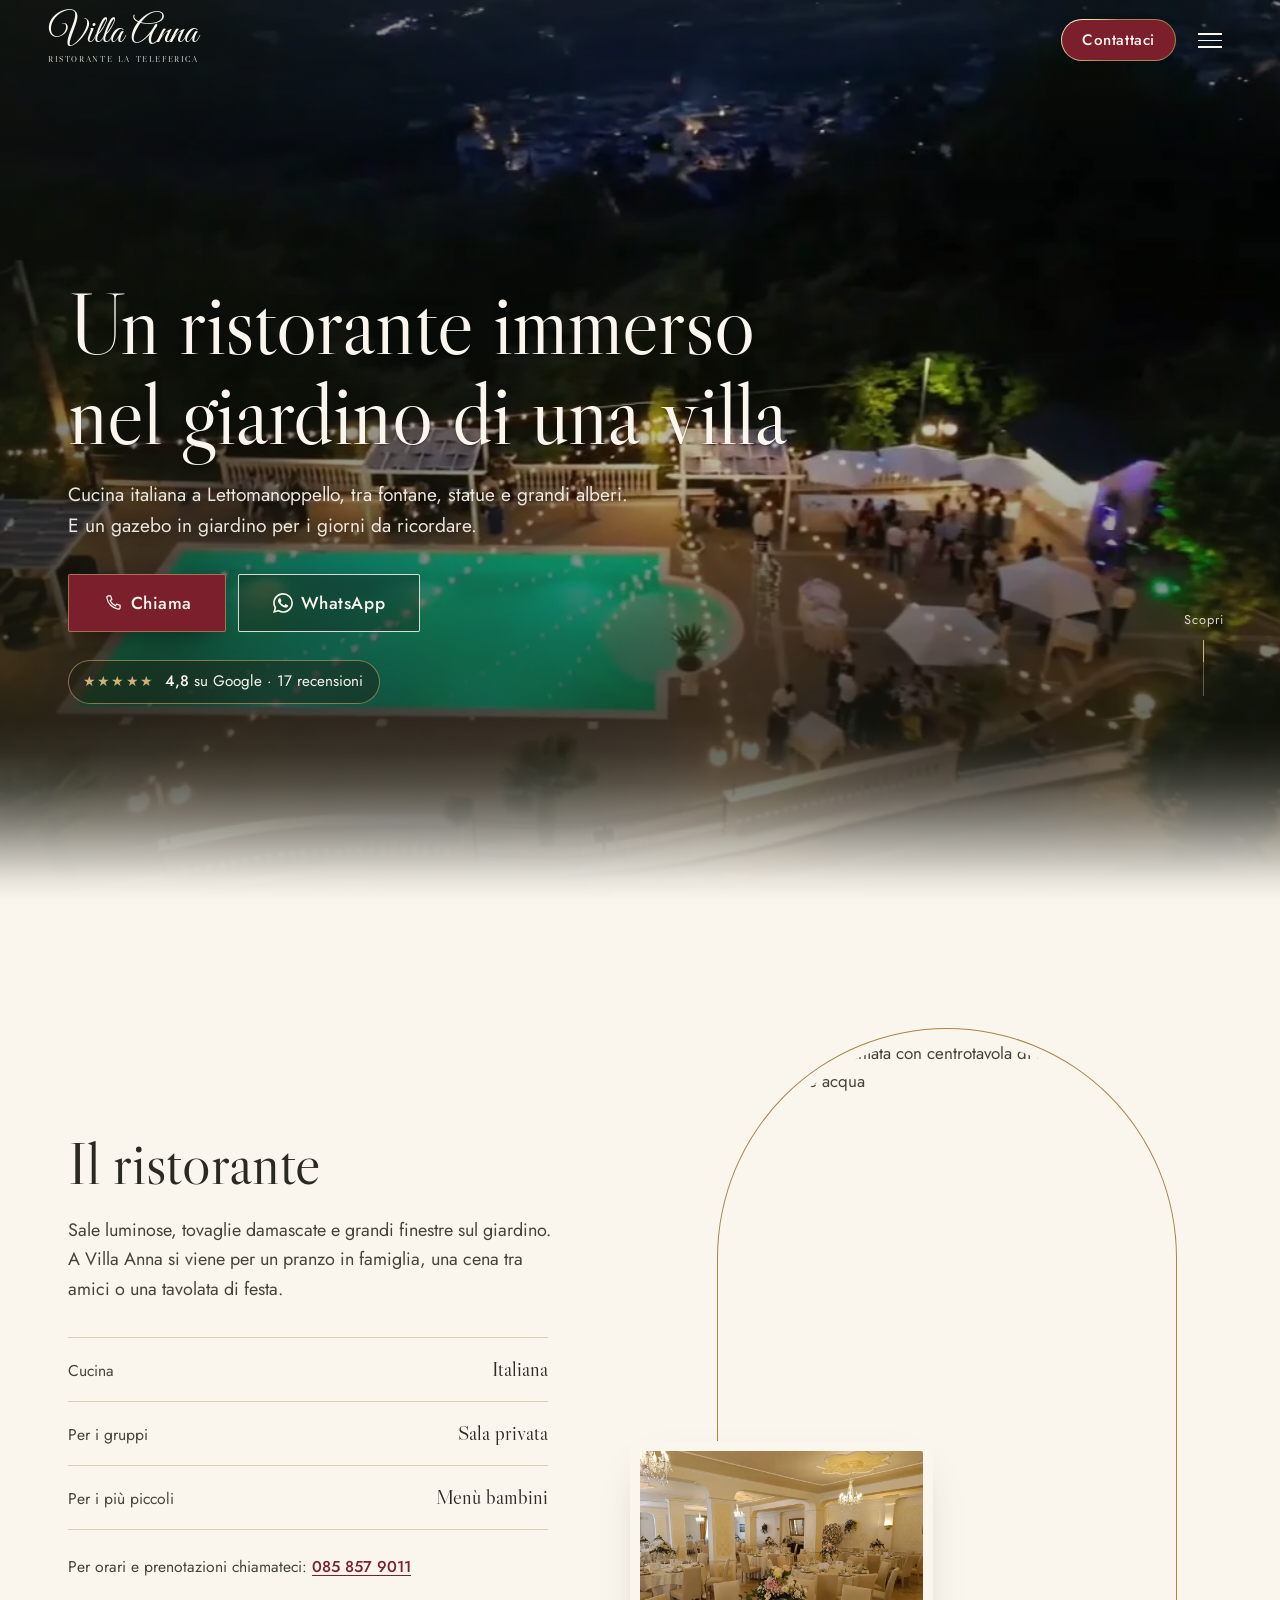
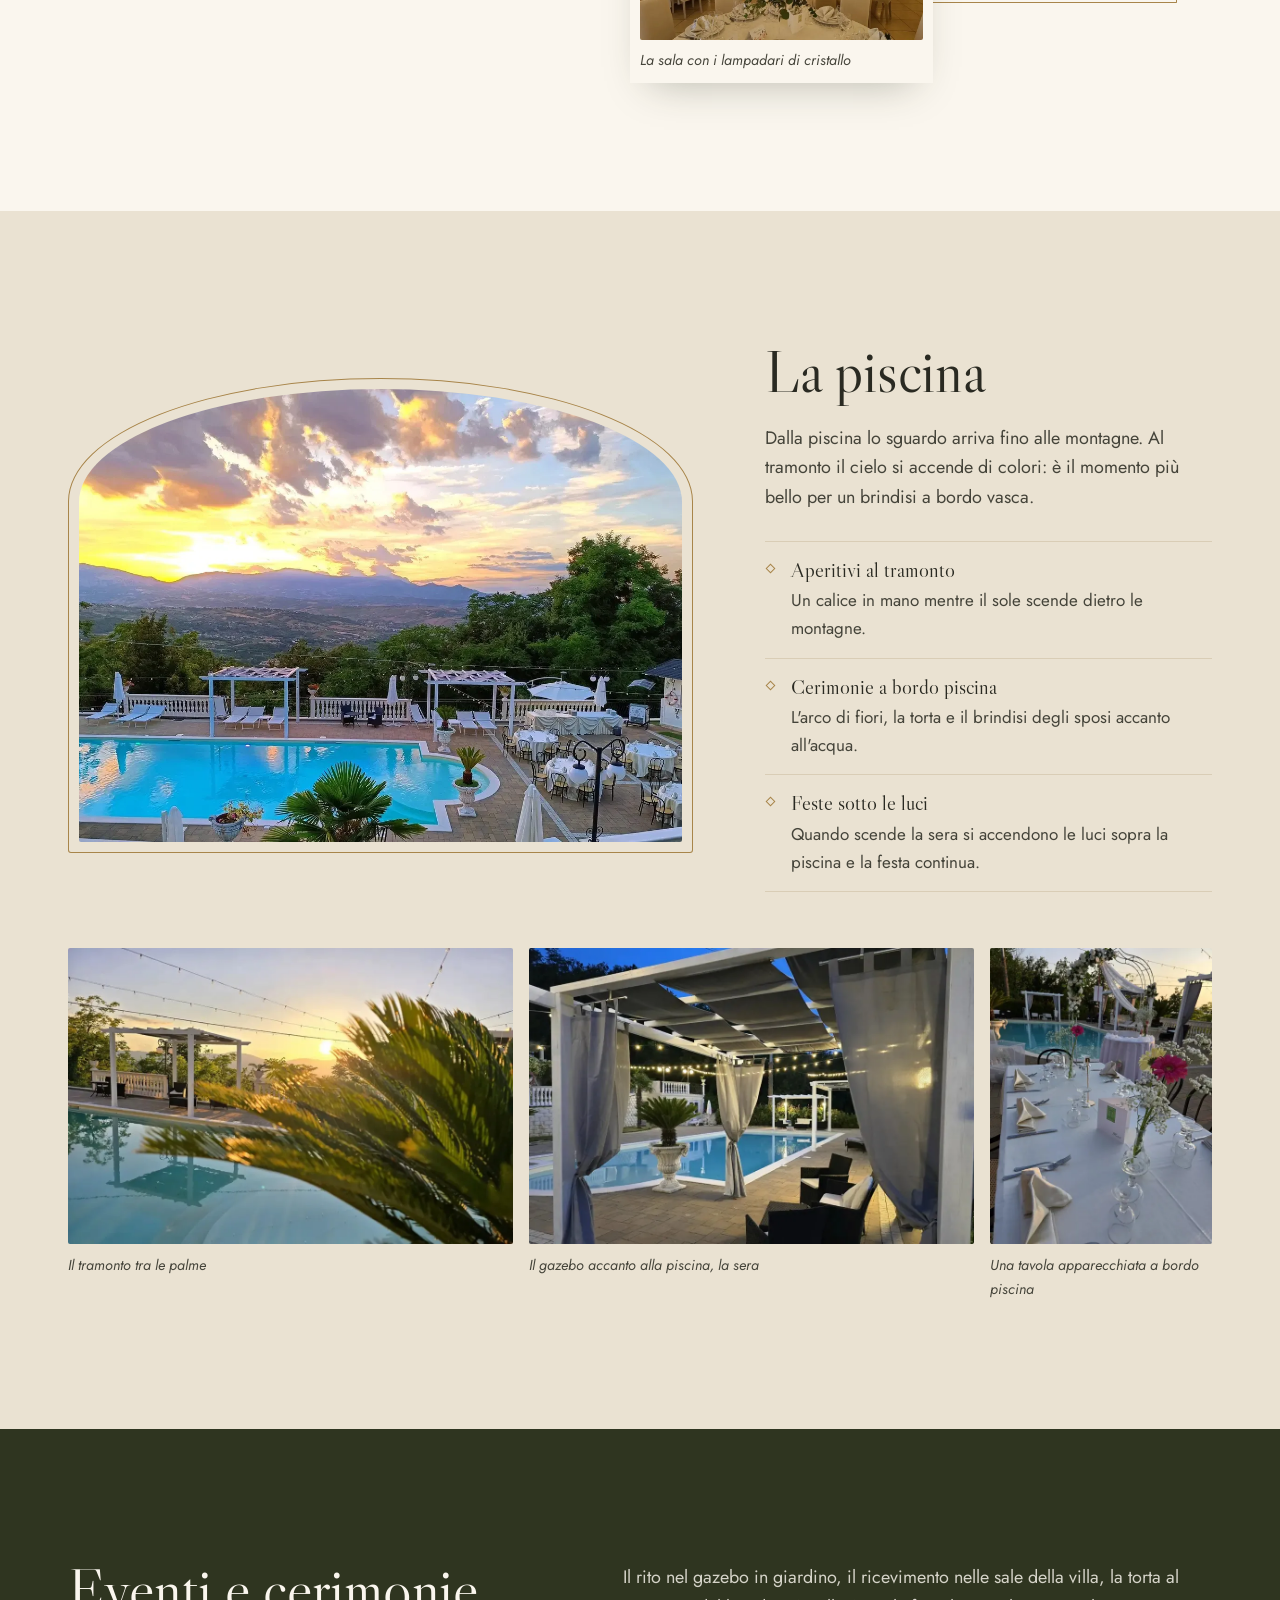
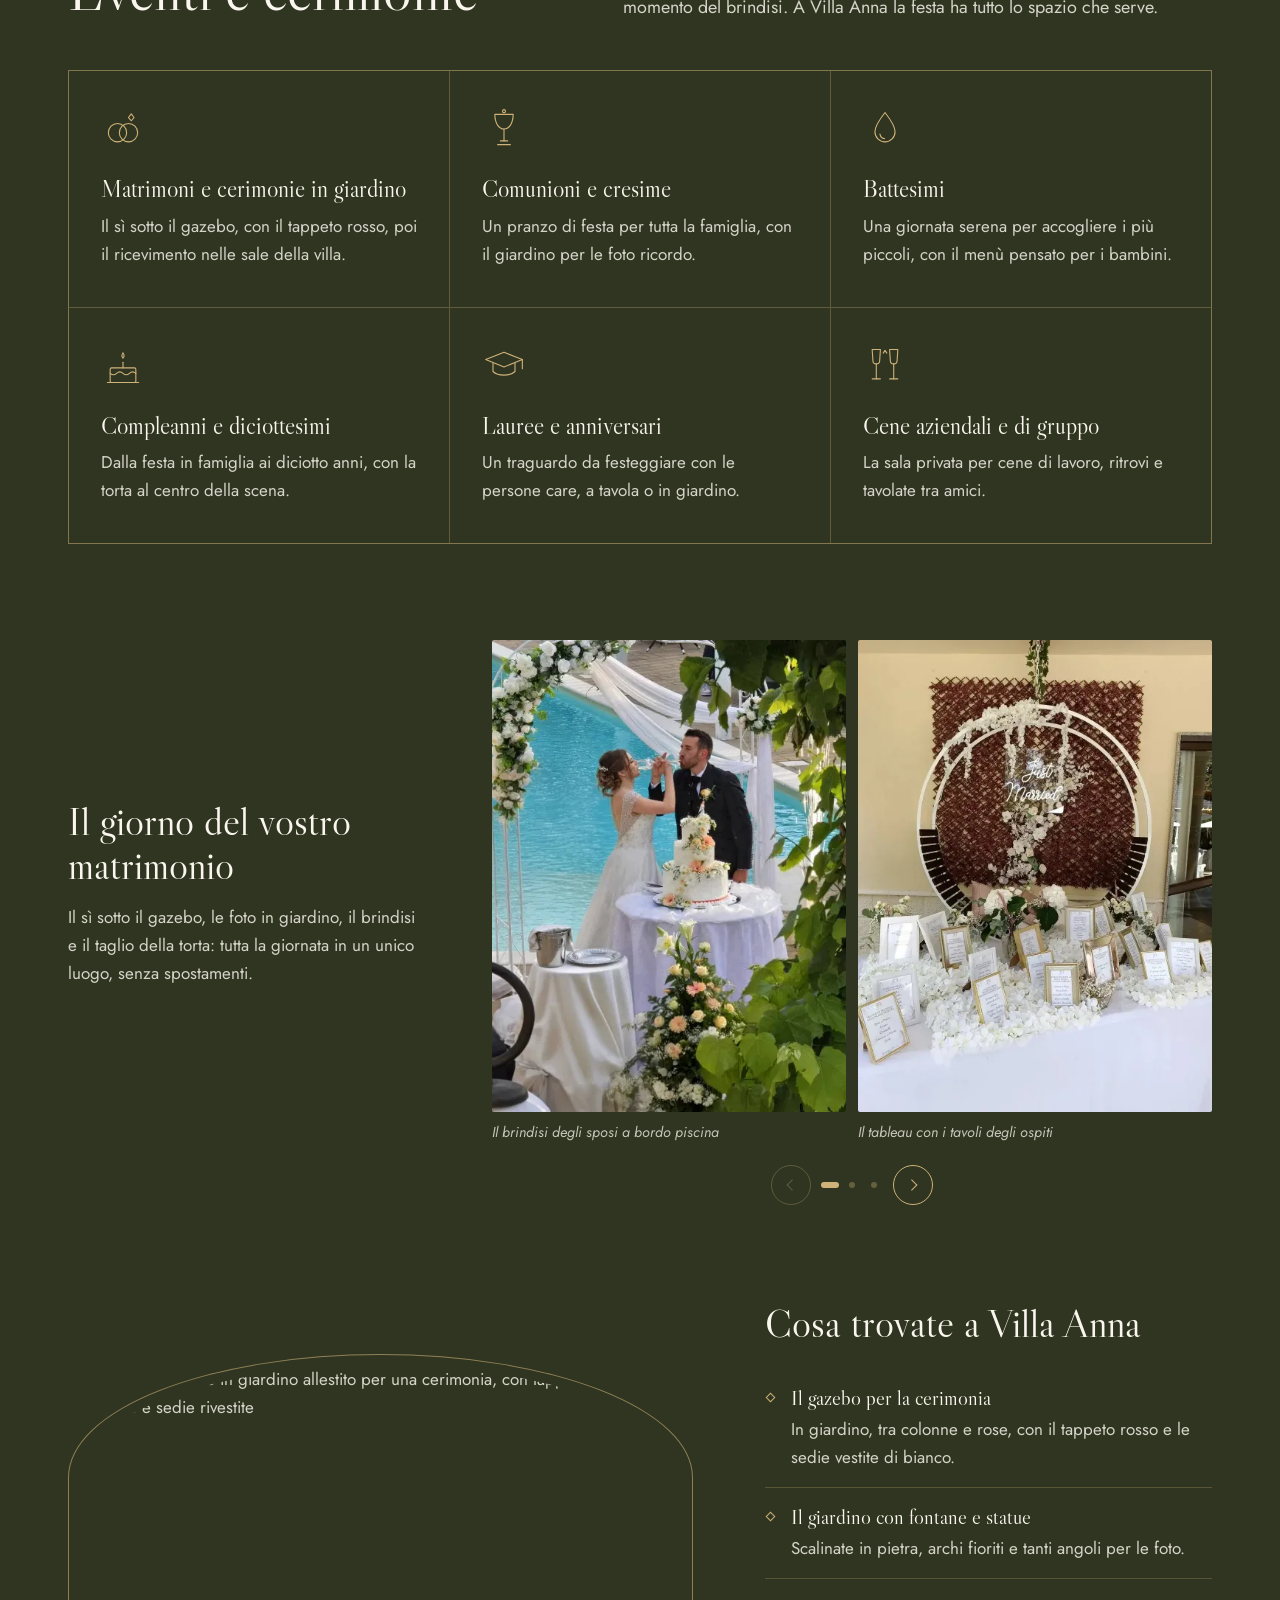
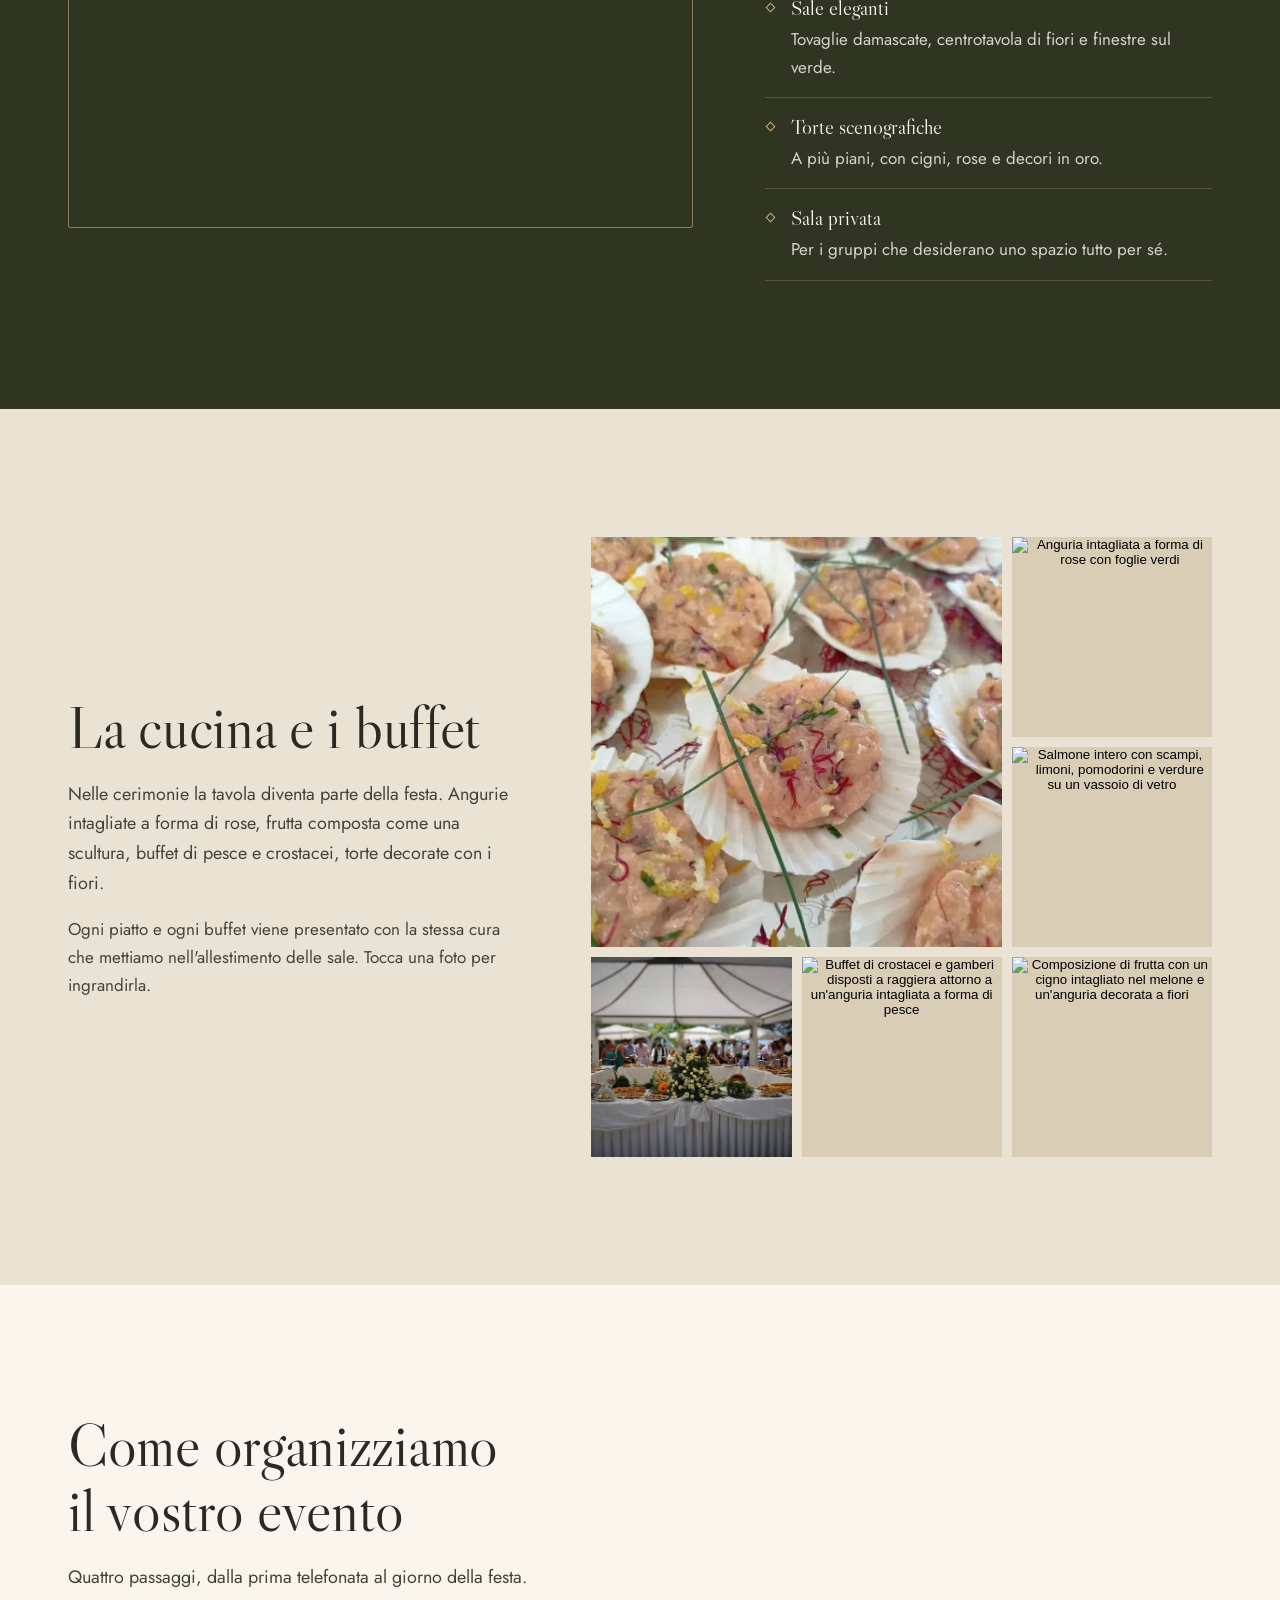
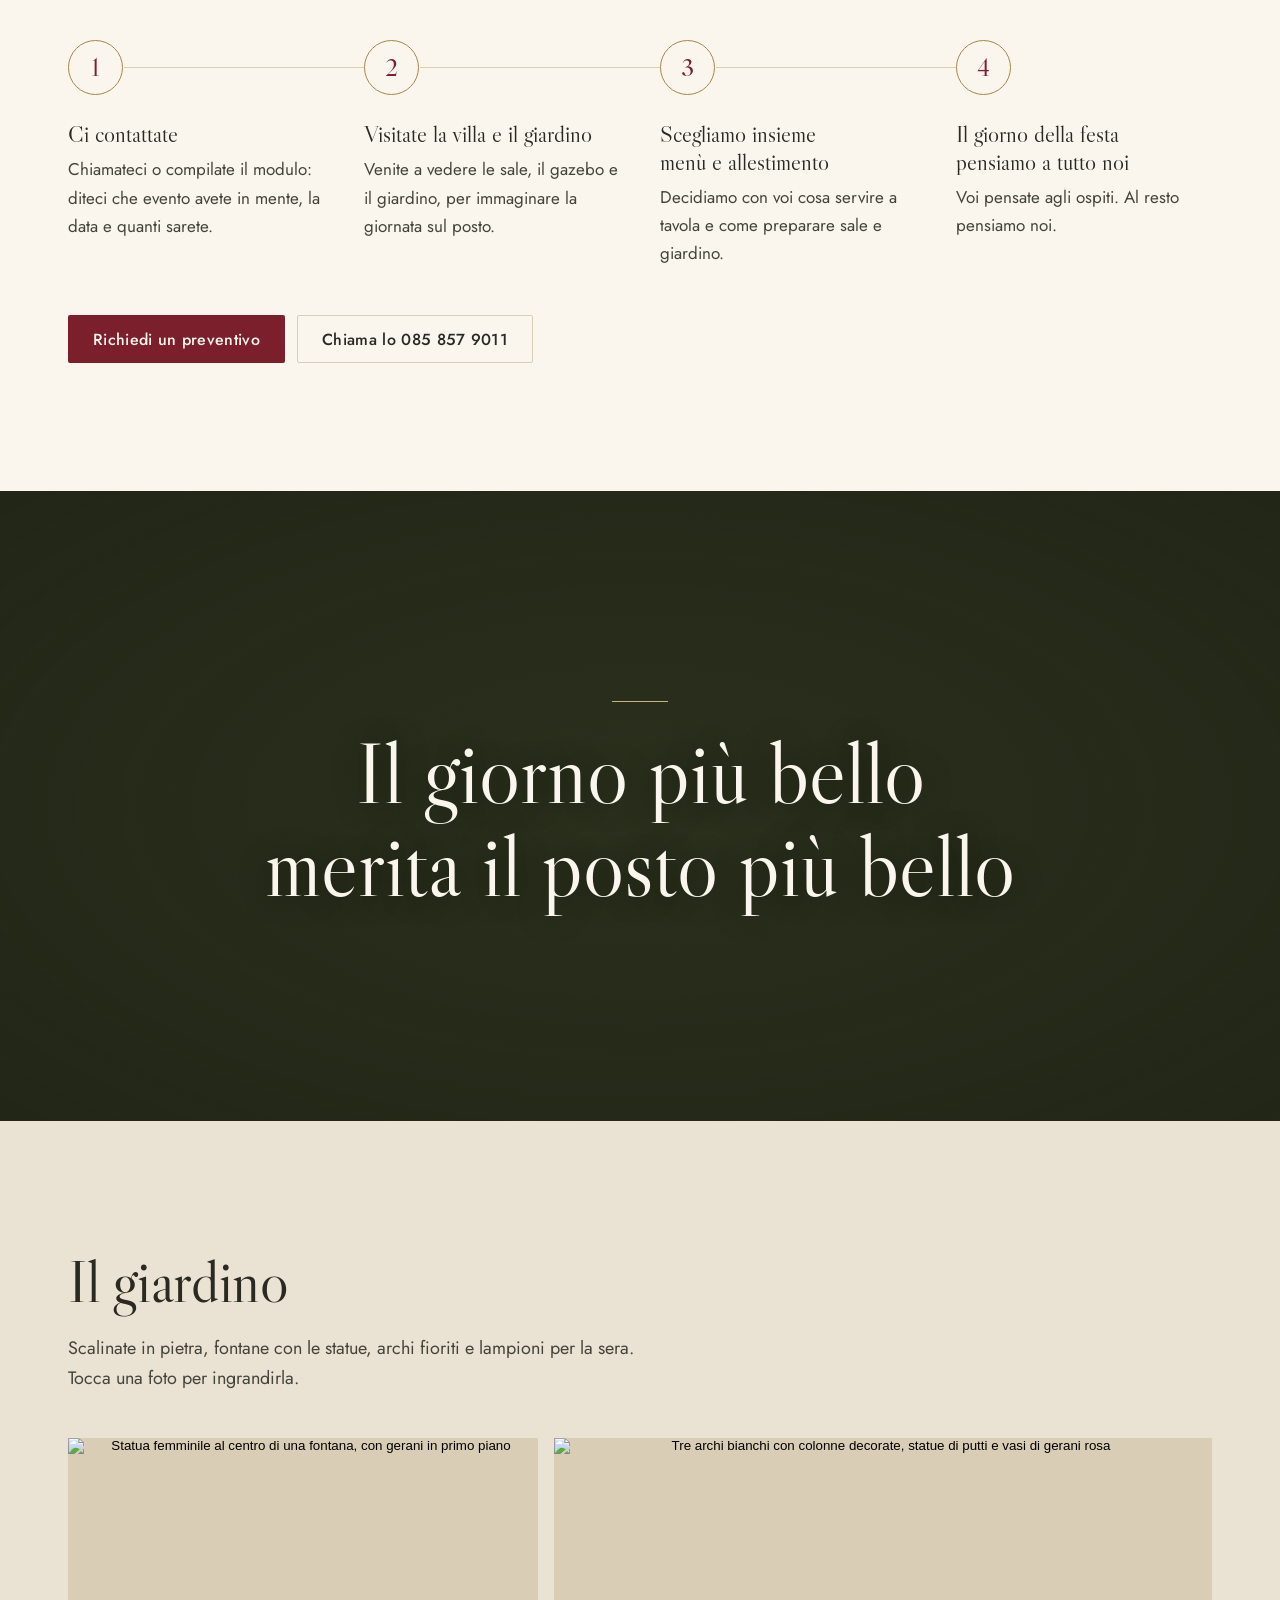
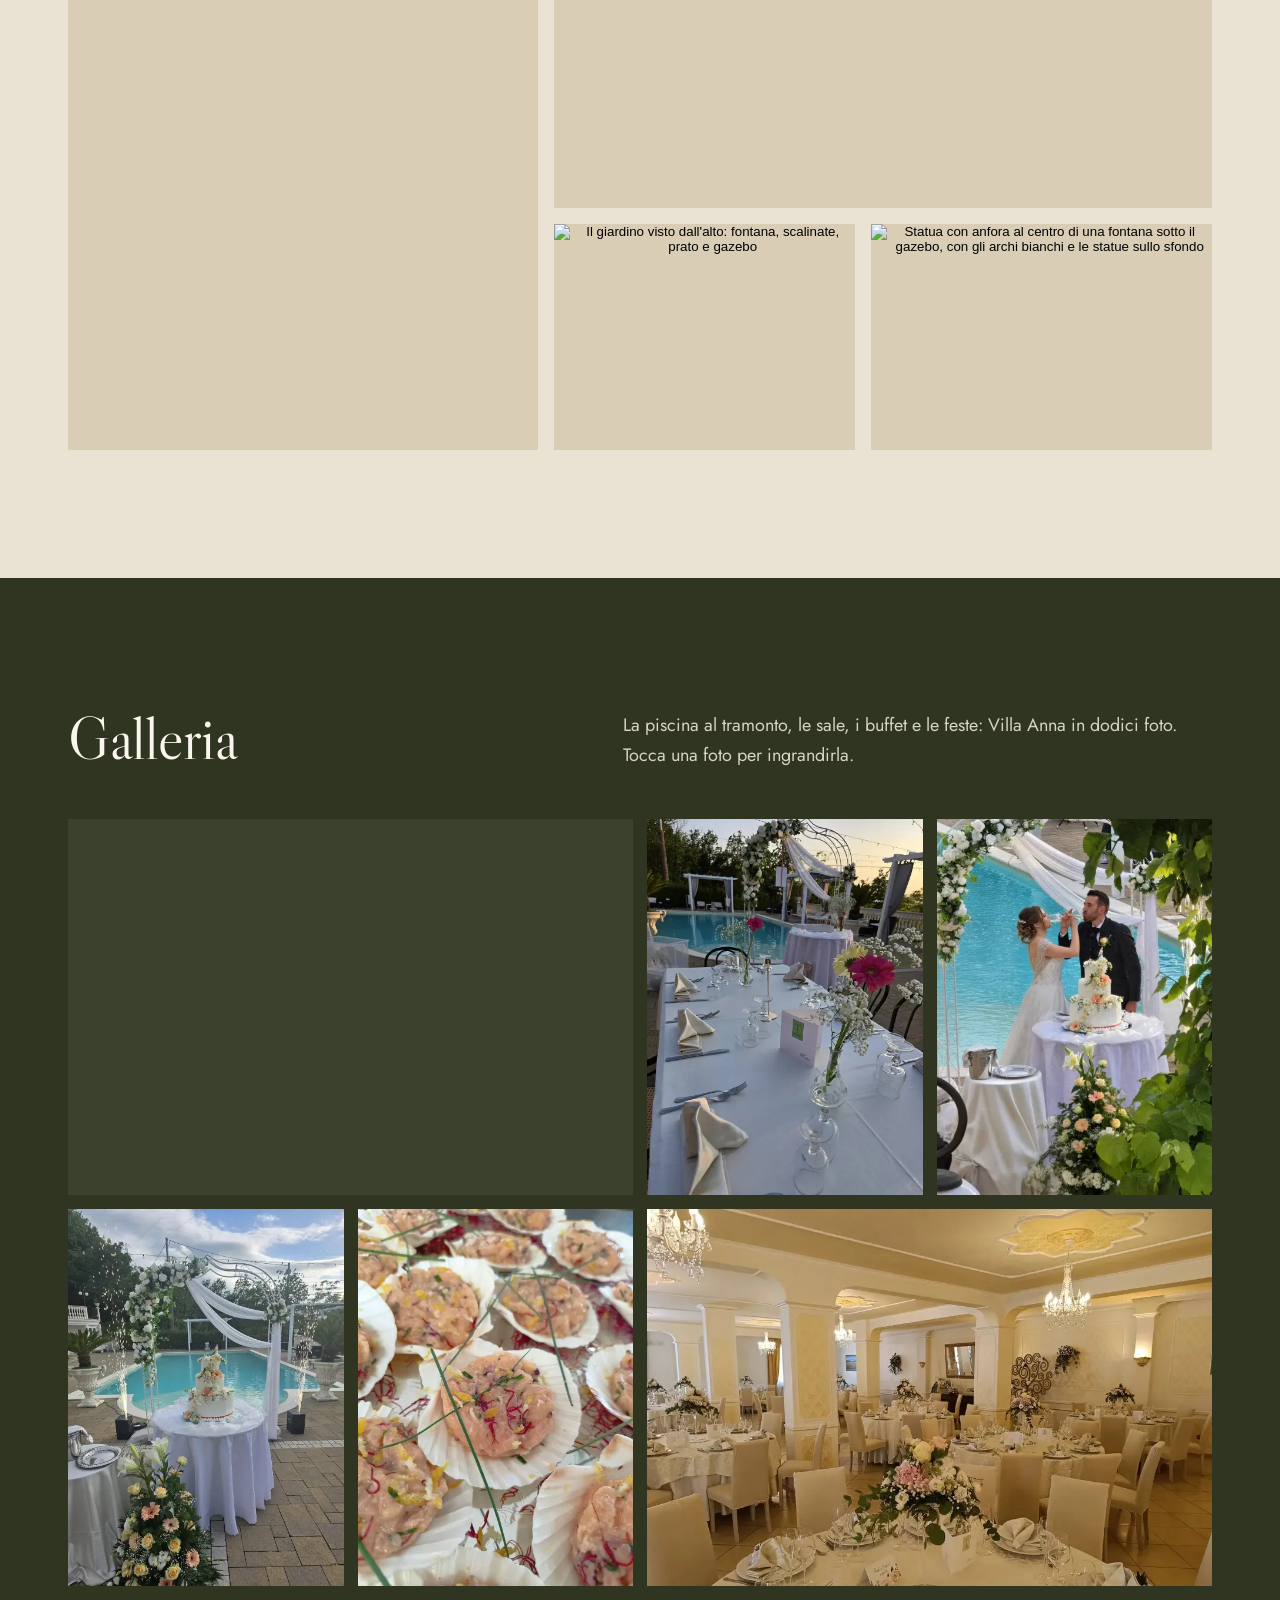
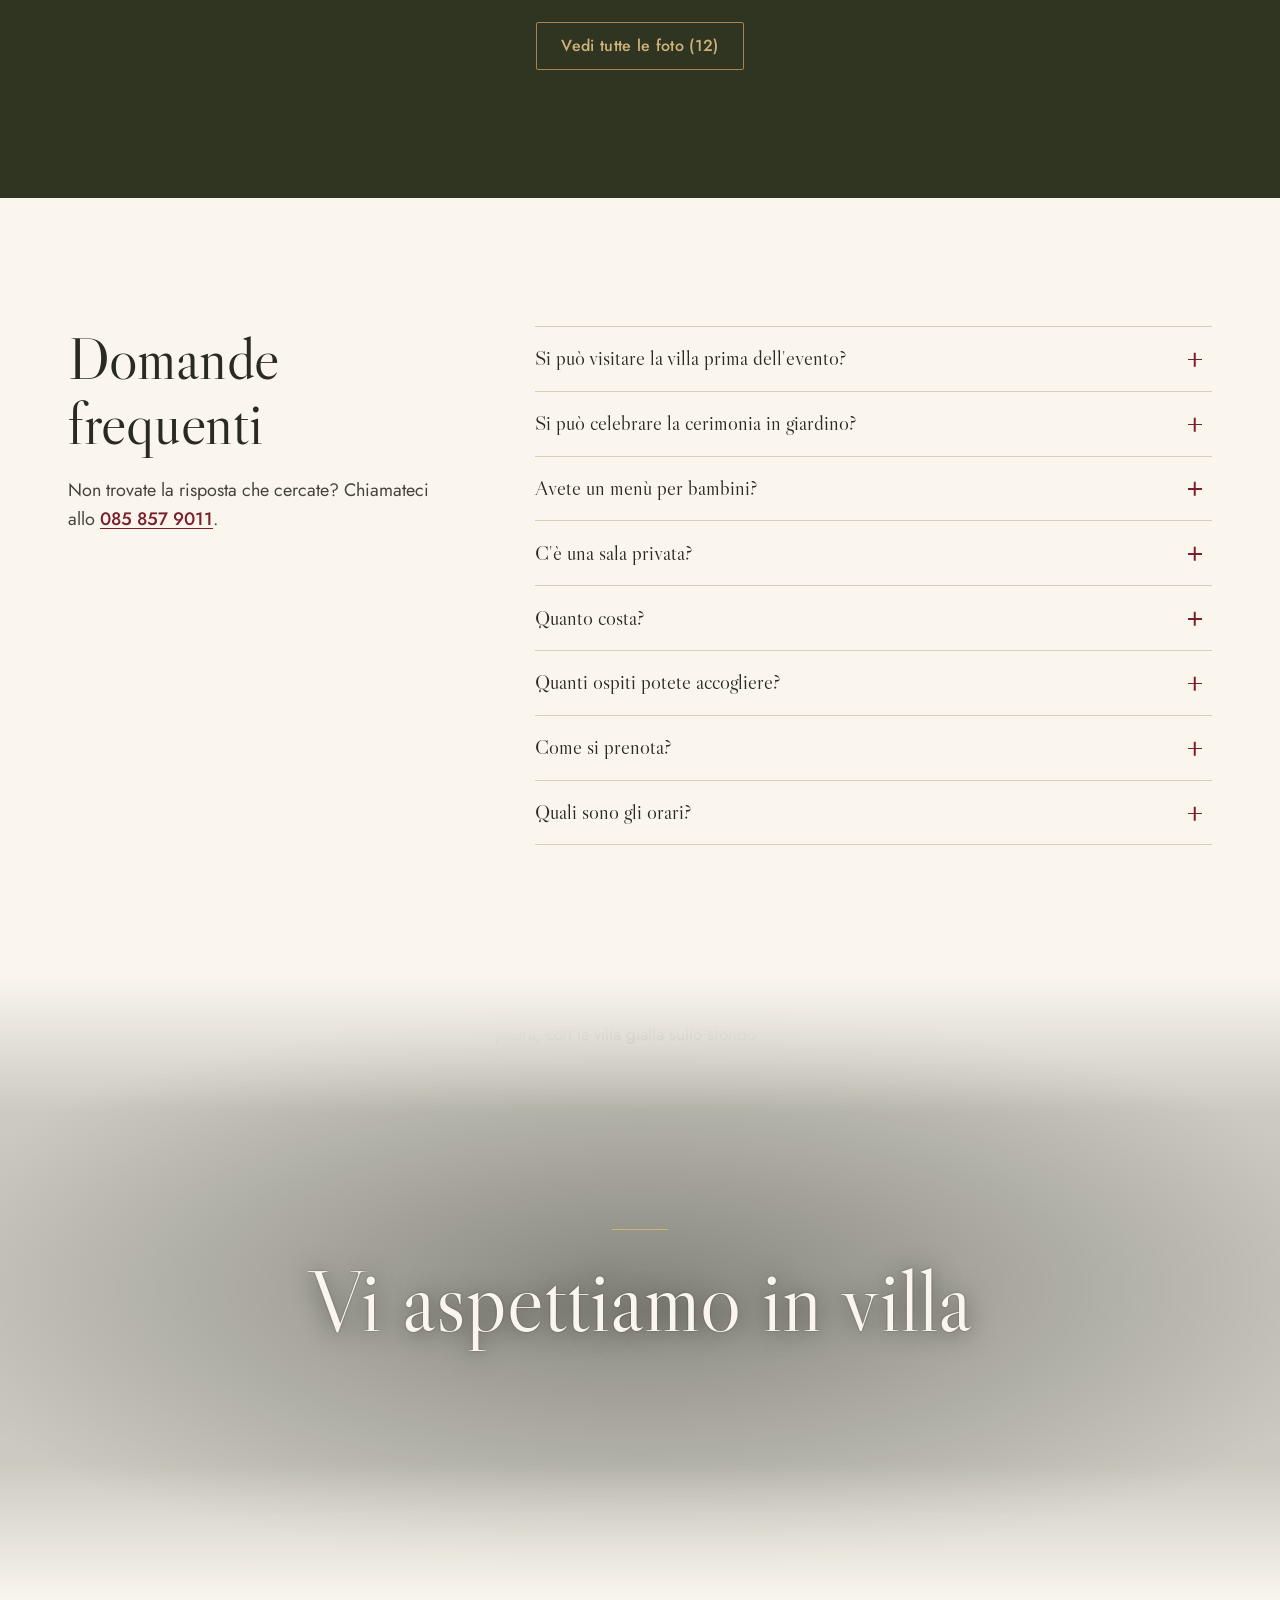
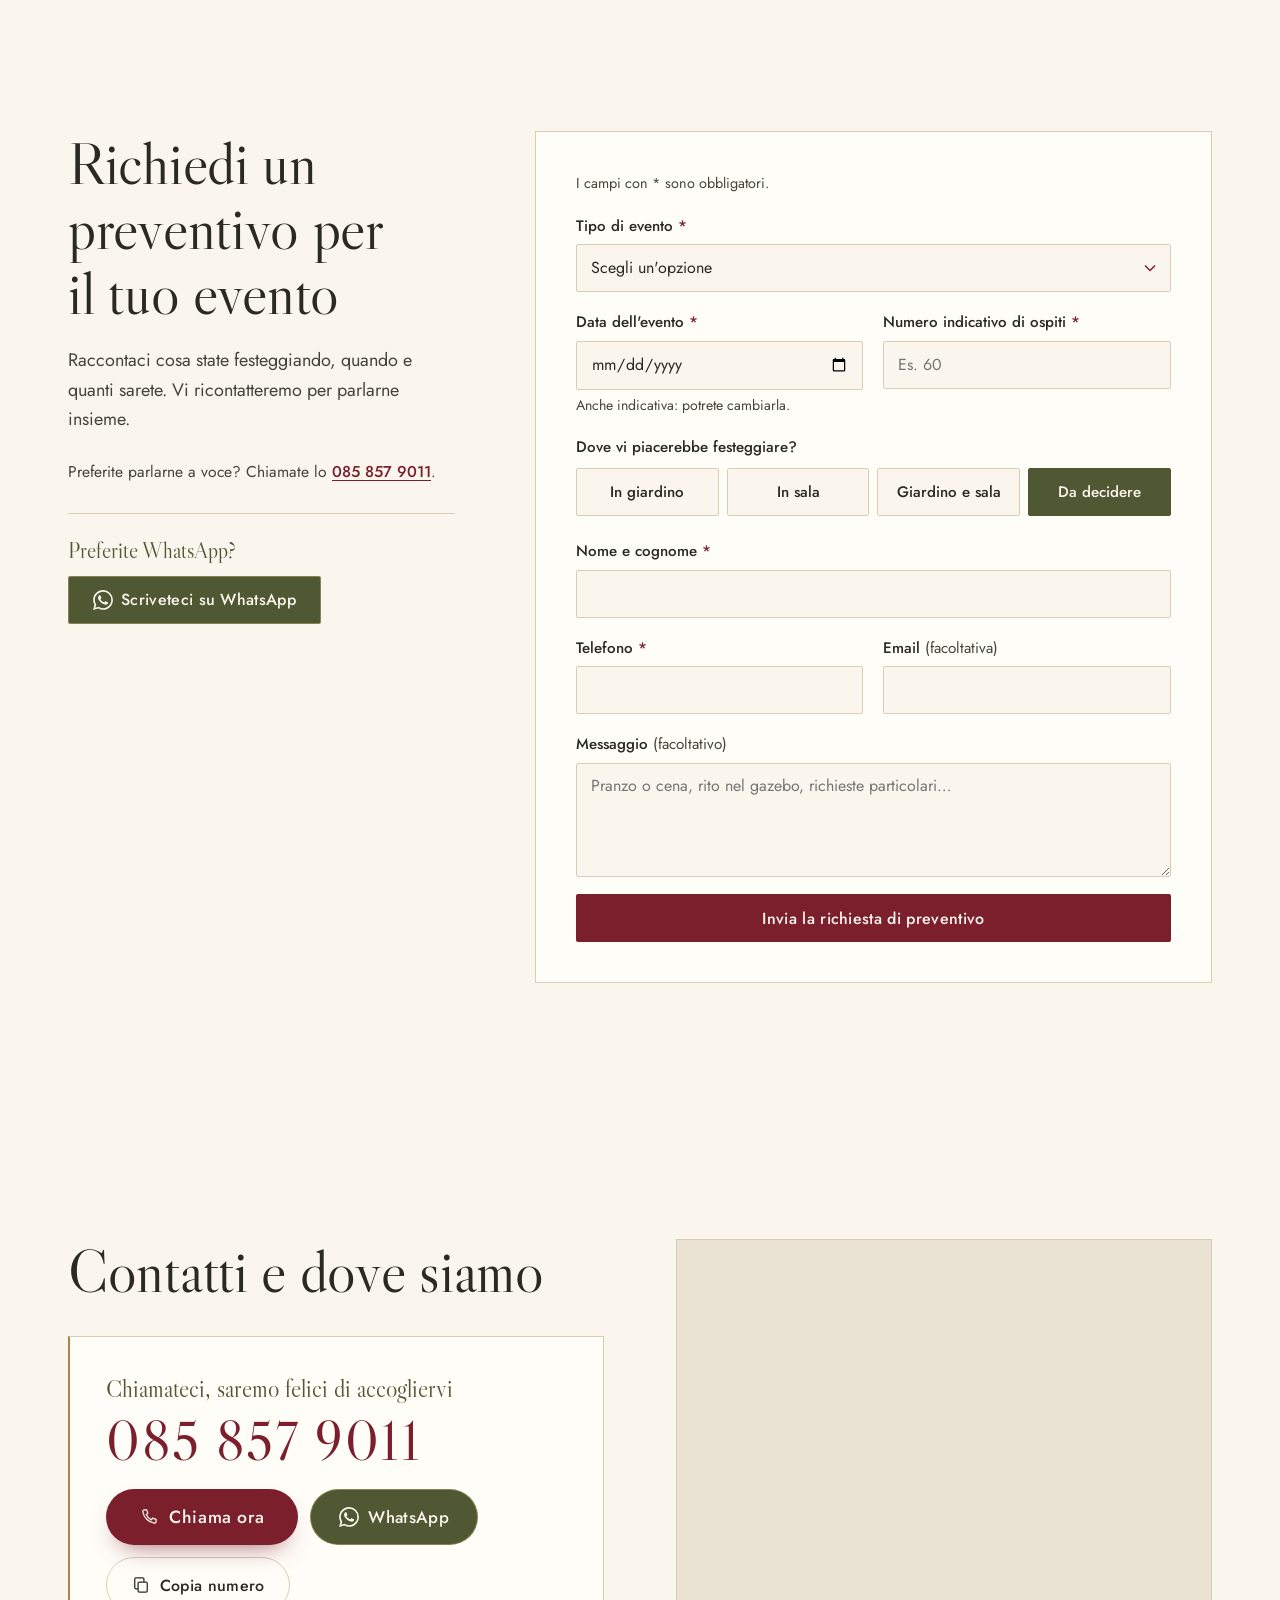
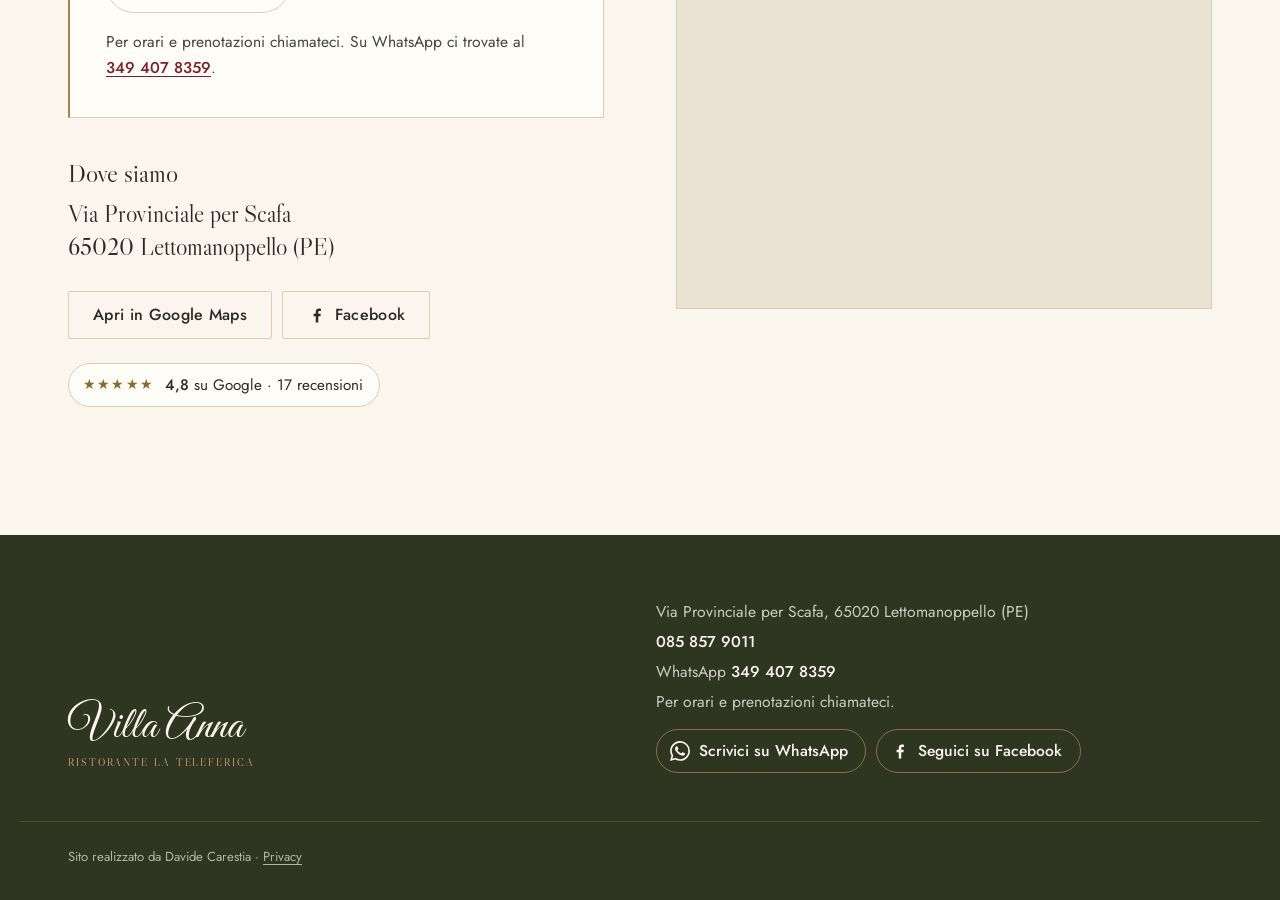
==== commit 19598054: "Video del drone più nitido (verticale su telefono), sfumatura più leggera, Eventi in caroselli Co-Au" ====
--- a/index.html
+++ b/index.html
@@ -33,8 +33,9 @@
   <link rel="preconnect" href="https://fonts.googleapis.com">
   <link rel="preconnect" href="https://fonts.gstatic.com" crossorigin>
   <link href="https://fonts.googleapis.com/css2?family=Great+Vibes&family=Jost:wght@400;500&family=Libre+Caslon+Display&display=swap" rel="stylesheet">
-  <link rel="preload" as="image" href="img/video/drone-notte-poster.webp" type="image/webp">
-  <link rel="stylesheet" href="style.css?v=10">
+  <link rel="preload" as="image" href="img/video/drone-notte-poster-verticale-hq.webp" type="image/webp" media="(max-width: 767px) and (orientation: portrait)">
+  <link rel="preload" as="image" href="img/video/drone-notte-poster-hq.webp" type="image/webp" media="not all and (max-width: 767px) and (orientation: portrait)">
+  <link rel="stylesheet" href="style.css?v=11">
   <script>document.documentElement.classList.add('js');</script>
 
   <script type="application/ld+json">
@@ -99,8 +100,13 @@
     <!-- HERO -->
     <section class="hero" aria-labelledby="hero-title">
       <div class="hero__media">
-        <img class="hero__poster" src="img/video/drone-notte-poster.webp" alt="Villa Anna di notte vista dal drone: la piscina illuminata, i gazebo e le luci del giardino" width="1280" height="720" fetchpriority="high">
-        <video class="hero__video" autoplay muted loop playsinline preload="none" poster="img/video/drone-notte-poster.webp" aria-hidden="true" tabindex="-1" data-src-phone="img/video/drone-notte-854.mp4" data-src-desktop="img/video/drone-notte-1280.mp4"></video>
+        <picture>
+          <source media="(max-width: 767px) and (orientation: portrait)" srcset="img/video/drone-notte-poster-verticale-hq.webp" type="image/webp" width="406" height="720">
+          <img class="hero__poster" src="img/video/drone-notte-poster-hq.webp" alt="Villa Anna di notte vista dal drone: la piscina illuminata, i gazebo e le luci del giardino" width="1280" height="720" fetchpriority="high">
+        </picture>
+        <video class="hero__video" autoplay muted loop playsinline preload="none" poster="img/video/drone-notte-poster-hq.webp" aria-hidden="true" tabindex="-1"
+          data-src-phone="img/video/drone-notte-verticale-hq.mp4" data-poster-phone="img/video/drone-notte-poster-verticale-hq.webp"
+          data-src-desktop="img/video/drone-notte-1280-hq.mp4" data-poster-desktop="img/video/drone-notte-poster-hq.webp"></video>
       </div>
       <div class="hero__veil" aria-hidden="true"></div>
       <div class="hero__shade" aria-hidden="true"></div>
@@ -209,33 +215,33 @@
           <p class="intro intro--light">Il rito nel gazebo in giardino, il ricevimento nelle sale della villa, la torta al momento del brindisi. A Villa Anna la festa ha tutto lo spazio che serve.</p>
         </div>
 
-        <ul class="occasioni" aria-label="Gli eventi che organizziamo">
-          <li class="occasione reveal">
+        <ul class="occasioni scorre-telefono reveal" id="occasioni" aria-label="Gli eventi che organizziamo" data-scorre>
+          <li class="occasione">
             <svg class="occasione__icon" viewBox="0 0 48 48" aria-hidden="true"><circle cx="18" cy="28" r="10"/><circle cx="30" cy="28" r="10"/><path d="M30 11.5l3-4 3 4-3 3.5z"/></svg>
             <h3>Matrimoni e cerimonie in giardino</h3>
             <p>Il sì sotto il gazebo, con il tappeto rosso, poi il ricevimento nelle sale della villa.</p>
           </li>
-          <li class="occasione reveal">
+          <li class="occasione">
             <svg class="occasione__icon" viewBox="0 0 48 48" aria-hidden="true"><path d="M14 8h20c0 10-4.5 16-10 16S14 18 14 8z"/><path d="M24 24v13"/><path d="M17 41h14"/><path d="M20 37h8"/><circle cx="24" cy="4.5" r="1.6"/></svg>
             <h3>Comunioni e cresime</h3>
             <p>Un pranzo di festa per tutta la famiglia, con il giardino per le foto ricordo.</p>
           </li>
-          <li class="occasione reveal">
+          <li class="occasione">
             <svg class="occasione__icon" viewBox="0 0 48 48" aria-hidden="true"><path d="M24 6c7 9 11 15.2 11 21a11 11 0 0 1-22 0c0-5.8 4-12 11-21z"/><path d="M18.5 29.5a6 6 0 0 0 5 5"/></svg>
             <h3>Battesimi</h3>
             <p>Una giornata serena per accogliere i più piccoli, con il menù pensato per i bambini.</p>
           </li>
-          <li class="occasione reveal">
+          <li class="occasione">
             <svg class="occasione__icon" viewBox="0 0 48 48" aria-hidden="true"><path d="M7 42h34"/><rect x="10" y="26" width="28" height="16" rx="1.5"/><path d="M10 32c2.3 2 4.7 2 7 0s4.7-2 7 0 4.7 2 7 0 4.7-2 7 0"/><path d="M24 26v-6"/><path d="M24 15.5c1.6-1.8 1.6-3.6 0-6-1.6 2.4-1.6 4.2 0 6z"/></svg>
             <h3>Compleanni e diciottesimi</h3>
             <p>Dalla festa in famiglia ai diciotto anni, con la torta al centro della scena.</p>
           </li>
-          <li class="occasione reveal">
+          <li class="occasione">
             <svg class="occasione__icon" viewBox="0 0 48 48" aria-hidden="true"><path d="M4 17l20-8 20 8-20 8z"/><path d="M12 21v9c3 3 7.5 4 12 4s9-1 12-4v-9"/><path d="M44 17v10"/></svg>
             <h3>Lauree e anniversari</h3>
             <p>Un traguardo da festeggiare con le persone care, a tavola o in giardino.</p>
           </li>
-          <li class="occasione reveal">
+          <li class="occasione">
             <svg class="occasione__icon" viewBox="0 0 48 48" aria-hidden="true"><path d="M10 6h9l-.8 12a3.7 3.7 0 0 1-7.4 0z"/><path d="M14.5 21.7V38"/><path d="M10 38h9"/><path d="M29 6h9l-.8 12a3.7 3.7 0 0 1-7.4 0z"/><path d="M33.5 21.7V38"/><path d="M29 38h9"/><path d="M22 10l2-3 2 3"/></svg>
             <h3>Cene aziendali e di gruppo</h3>
             <p>La sala privata per cene di lavoro, ritrovi e tavolate tra amici.</p>
@@ -245,16 +251,28 @@
         <div class="nozze">
           <div class="nozze__text reveal">
             <h3 class="nozze__title">Il giorno del vostro matrimonio</h3>
-            <p>Il sì sotto il gazebo, le foto in giardino, il brindisi e il taglio della torta nelle sale della villa: tutta la giornata in un unico luogo, senza spostamenti.</p>
-          </div>
-          <div class="nozze__foto">
-            <figure class="reveal" style="--r: .784">
-              <img src="img/sposi-brindisi-torta-piscina-480.webp" srcset="img/sposi-brindisi-torta-piscina-480.webp 480w, img/sposi-brindisi-torta-piscina-960.webp 960w" sizes="(min-width: 960px) 30vw, 46vw" alt="Gli sposi brindano accanto alla torta nuziale, sotto l'arco fiorito a bordo piscina" width="960" height="1224" loading="lazy" decoding="async">
+            <p>Il sì sotto il gazebo, le foto in giardino, il brindisi e il taglio della torta: tutta la giornata in un unico luogo, senza spostamenti.</p>
+          </div>
+          <div class="nozze__foto scorre reveal" id="nozze-foto" aria-label="Foto dei matrimoni a Villa Anna" data-scorre>
+            <figure class="solo-telefono">
+              <img src="img/gazebo-cerimonie.jpg" alt="Il gazebo bianco in giardino allestito per una cerimonia, con tappeto rosso, lanterne e sedie rivestite" width="1600" height="1200" loading="lazy" decoding="async">
+              <figcaption>Il gazebo allestito per la cerimonia</figcaption>
+            </figure>
+            <figure>
+              <img src="img/sposi-brindisi-torta-piscina-480.webp" srcset="img/sposi-brindisi-torta-piscina-480.webp 480w, img/sposi-brindisi-torta-piscina-960.webp 960w" sizes="(min-width: 960px) 30vw, 60vw" alt="Gli sposi brindano accanto alla torta nuziale, sotto l'arco fiorito a bordo piscina" width="960" height="1224" loading="lazy" decoding="async">
               <figcaption>Il brindisi degli sposi a bordo piscina</figcaption>
             </figure>
-            <figure class="reveal" style="--r: .75">
-              <img src="img/tableau-just-married-480.webp" srcset="img/tableau-just-married-480.webp 480w, img/tableau-just-married-960.webp 960w" sizes="(min-width: 960px) 30vw, 46vw" alt="Il tableau degli sposi con la scritta Just Married, fiori bianchi e i nomi dei tavoli" width="960" height="1280" loading="lazy" decoding="async">
+            <figure>
+              <img src="img/tableau-just-married-480.webp" srcset="img/tableau-just-married-480.webp 480w, img/tableau-just-married-960.webp 960w" sizes="(min-width: 960px) 30vw, 60vw" alt="Il tableau degli sposi con la scritta Just Married, fiori bianchi e i nomi dei tavoli" width="960" height="1280" loading="lazy" decoding="async">
               <figcaption>Il tableau con i tavoli degli ospiti</figcaption>
+            </figure>
+            <figure>
+              <img src="img/torta-arco-fiori-piscina-giorno-480.webp" srcset="img/torta-arco-fiori-piscina-giorno-480.webp 480w, img/torta-arco-fiori-piscina-giorno-960.webp 960w" sizes="(min-width: 960px) 30vw, 60vw" alt="La torta nuziale sotto l'arco di fiori a bordo piscina, di giorno" width="960" height="1280" loading="lazy" decoding="async">
+              <figcaption>Di giorno, sotto l'arco di fiori</figcaption>
+            </figure>
+            <figure>
+              <img src="img/taglio-torta-notte-fontane-dall-alto-480.webp" srcset="img/taglio-torta-notte-fontane-dall-alto-480.webp 480w, img/taglio-torta-notte-fontane-dall-alto-960.webp 960w" sizes="(min-width: 960px) 30vw, 60vw" alt="Il taglio della torta di sera, visto dall'alto, con le fontane luminose accanto alla piscina" width="960" height="1280" loading="lazy" decoding="async">
+              <figcaption>La sera, tra le fontane luminose</figcaption>
             </figure>
           </div>
         </div>
@@ -265,7 +283,7 @@
           </figure>
           <div class="forti__text reveal">
             <h3 class="forti__title">Cosa trovate a Villa Anna</h3>
-            <ul class="forti__list">
+            <ul class="forti__list scorre-telefono" id="forti" data-scorre>
               <li>
                 <h4>Il gazebo per la cerimonia</h4>
                 <p>In giardino, tra colonne e rose, con il tappeto rosso e le sedie vestite di bianco.</p>
@@ -287,23 +305,6 @@
                 <p>Per i gruppi che desiderano uno spazio tutto per sé.</p>
               </li>
             </ul>
-          </div>
-        </div>
-
-        <div class="nozze nozze--torte">
-          <div class="nozze__text reveal">
-            <h3 class="nozze__title">Il momento della torta</h3>
-            <p>Sotto l'arco di fiori a bordo piscina, di giorno o la sera tra le fontane luminose: il taglio della torta è il momento che tutti aspettano.</p>
-          </div>
-          <div class="nozze__foto">
-            <figure class="reveal">
-              <img src="img/torta-arco-fiori-piscina-giorno-480.webp" srcset="img/torta-arco-fiori-piscina-giorno-480.webp 480w, img/torta-arco-fiori-piscina-giorno-960.webp 960w" sizes="(min-width: 960px) 30vw, 46vw" alt="La torta nuziale sotto l'arco di fiori a bordo piscina, di giorno" width="960" height="1280" loading="lazy" decoding="async">
-              <figcaption>Di giorno, sotto l'arco di fiori</figcaption>
-            </figure>
-            <figure class="reveal">
-              <img src="img/taglio-torta-notte-fontane-dall-alto-480.webp" srcset="img/taglio-torta-notte-fontane-dall-alto-480.webp 480w, img/taglio-torta-notte-fontane-dall-alto-960.webp 960w" sizes="(min-width: 960px) 30vw, 46vw" alt="Il taglio della torta di sera, visto dall'alto, con le fontane luminose accanto alla piscina" width="960" height="1280" loading="lazy" decoding="async">
-              <figcaption>La sera, tra le fontane luminose</figcaption>
-            </figure>
           </div>
         </div>
       </div>
@@ -724,6 +725,6 @@
 
   <div class="toast" id="toast" role="status" aria-live="polite"></div>
 
-  <script src="script.js?v=10"></script>
+  <script src="script.js?v=11"></script>
 </body>
 </html>
--- a/style.css
+++ b/style.css
@@ -368,7 +368,7 @@
 .hero__media {
   position: absolute;
   inset: 0;
-  will-change: transform, filter;
+  will-change: transform;
 }
 .hero__poster,
 .hero__video {
@@ -407,14 +407,14 @@
   opacity: 0;
   pointer-events: none;
 }
-/* sfumatura scura: titolo e pulsanti leggibili sopra le luci del video */
+/* sfumatura scura più leggera: piena solo in basso, dove ci sono testo e pulsanti */
 .hero__veil {
   position: absolute;
   inset: 0;
   background:
-    linear-gradient(to top, rgba(24, 26, 15, .9) 0%, rgba(24, 26, 15, .62) 42%, rgba(24, 26, 15, .22) 72%, rgba(24, 26, 15, .12) 100%),
-    linear-gradient(to right, rgba(24, 26, 15, .55) 0%, rgba(24, 26, 15, 0) 62%),
-    linear-gradient(to bottom, rgba(24, 26, 15, .5), rgba(24, 26, 15, 0) 22%);
+    linear-gradient(to top, rgba(24, 26, 15, .86) 0%, rgba(24, 26, 15, .55) 30%, rgba(24, 26, 15, .16) 58%, rgba(24, 26, 15, 0) 80%),
+    linear-gradient(to right, rgba(24, 26, 15, .42) 0%, rgba(24, 26, 15, 0) 55%),
+    linear-gradient(to bottom, rgba(24, 26, 15, .42), rgba(24, 26, 15, 0) 18%);
 }
 .hero__content {
   position: relative;
@@ -431,13 +431,14 @@
   letter-spacing: -.01em;
   color: var(--avorio);
   text-wrap: balance;
-  text-shadow: 0 1px 24px rgba(0, 0, 0, .25);
+  text-shadow: 0 1px 2px rgba(0, 0, 0, .3), 0 2px 26px rgba(0, 0, 0, .4);
 }
 .hero__lead {
   max-width: 30em;
   margin-top: 1.25rem;
   font-size: clamp(1.05rem, 1.6vw, 1.2rem);
-  color: rgba(250, 246, 238, .9);
+  color: rgba(250, 246, 238, .92);
+  text-shadow: 0 1px 12px rgba(0, 0, 0, .5);
 }
 .hero__ctas {
   display: flex;
@@ -515,8 +516,8 @@
 }
 
 /* Sequenza d'ingresso dell'hero: il titolo sale parola per parola */
-.js .hero__poster,
-.js .hero__video { animation: hero-focus 1.8s var(--ease) both; }
+/* solo una dissolvenza breve: nessun filtro che ammorbidisca il video */
+.js .hero__poster { animation: hero-in-media .8s var(--ease) both; }
 .hero__title .w {
   display: inline-block;
   overflow: hidden;
@@ -538,10 +539,7 @@
 .js .badge--hero { animation-delay: 1.05s; }
 .js .scroll-hint { animation-delay: 1.3s; }
 
-@keyframes hero-focus {
-  from { filter: blur(14px); transform: scale(1.08); }
-  to { filter: blur(0); transform: scale(1); }
-}
+@keyframes hero-in-media { from { opacity: 0; } to { opacity: 1; } }
 @keyframes word-up { from { transform: translateY(110%); } to { transform: none; } }
 @keyframes hero-in { from { opacity: 0; transform: translateY(18px); } to { opacity: 1; transform: none; } }
 
@@ -549,8 +547,8 @@
   /* su telefono il testo occupa metà foto: velo più deciso in basso */
   .hero__veil {
     background:
-      linear-gradient(to top, rgba(24, 26, 15, .94) 0%, rgba(24, 26, 15, .76) 42%, rgba(24, 26, 15, .3) 72%, rgba(24, 26, 15, .15) 100%),
-      linear-gradient(to bottom, rgba(24, 26, 15, .55), rgba(24, 26, 15, 0) 20%);
+      linear-gradient(to top, rgba(24, 26, 15, .9) 0%, rgba(24, 26, 15, .72) 34%, rgba(24, 26, 15, .3) 56%, rgba(24, 26, 15, 0) 76%),
+      linear-gradient(to bottom, rgba(24, 26, 15, .45), rgba(24, 26, 15, 0) 18%);
   }
   .hero { --hero-fade: 96px; }
   .hero__content { padding-bottom: calc(var(--hero-fade) + 3.5rem); }
@@ -685,6 +683,99 @@
   border-radius: 2px;
 }
 
+/* Caroselli di carte e foto: si scorrono con il dito, puntini e frecce li aggiunge script.js */
+.scorre {
+  display: flex;
+  gap: 12px;
+  margin-inline: calc(var(--gutter) * -1);
+  padding-inline: var(--gutter);
+  overflow-x: auto;
+  overscroll-behavior-x: contain;
+  scroll-snap-type: x mandatory;
+  scroll-padding-inline: var(--gutter);
+  scrollbar-width: none;
+}
+.scorre::-webkit-scrollbar { display: none; }
+.scorre > * { flex: none; scroll-snap-align: start; }
+@media (max-width: 959px) {
+  .scorre-telefono {
+    display: flex;
+    gap: 12px;
+    margin-inline: calc(var(--gutter) * -1);
+    padding-inline: var(--gutter);
+    overflow-x: auto;
+    overscroll-behavior-x: contain;
+    scroll-snap-type: x mandatory;
+    scroll-padding-inline: var(--gutter);
+    scrollbar-width: none;
+  }
+  .scorre-telefono::-webkit-scrollbar { display: none; }
+  .scorre-telefono > * { scroll-snap-align: start; }
+}
+
+.scorre-nav {
+  display: flex;
+  align-items: center;
+  justify-content: center;
+  gap: .5rem;
+  margin-top: 1rem;
+  color: var(--oro);
+}
+.scorre-nav[hidden] { display: none; }
+.scorre-nav__punti { display: flex; }
+.scorre-nav__punto {
+  position: relative;
+  width: 22px;
+  height: 36px;
+  padding: 0;
+  border: 0;
+  background: none;
+  color: inherit;
+  cursor: pointer;
+}
+.scorre-nav__punto::before {
+  content: "";
+  position: absolute;
+  top: 50%;
+  left: 50%;
+  width: 6px;
+  height: 6px;
+  border-radius: 3px;
+  background: currentColor;
+  opacity: .35;
+  transform: translate(-50%, -50%);
+  transition: width .3s var(--ease), opacity .3s var(--ease);
+}
+.scorre-nav__punto.is-active::before { width: 18px; opacity: 1; }
+.scorre-nav__freccia {
+  position: relative;
+  flex: none;
+  width: 40px;
+  height: 40px;
+  padding: 0;
+  border: 1px solid currentColor;
+  border-radius: 50%;
+  background: transparent;
+  color: inherit;
+  cursor: pointer;
+  transition: opacity .2s var(--ease), background-color .2s var(--ease);
+}
+.scorre-nav__freccia:hover:not(:disabled) { background: rgba(207, 178, 122, .14); }
+.scorre-nav__freccia:disabled { opacity: .3; cursor: default; }
+.scorre-nav__freccia::before {
+  content: "";
+  position: absolute;
+  top: 50%;
+  left: 50%;
+  width: 8px;
+  height: 8px;
+  border-top: 1.5px solid currentColor;
+  border-right: 1.5px solid currentColor;
+}
+.scorre-nav__freccia--prev::before { transform: translate(-35%, -50%) rotate(-135deg); }
+.scorre-nav__freccia--next::before { transform: translate(-65%, -50%) rotate(45deg); }
+.eventi .scorre-nav { color: var(--oro-chiaro); }
+
 /* Eventi */
 .eventi {
   background: var(--oliva-scura);
@@ -695,17 +786,16 @@
 /* Schede degli eventi */
 .occasioni {
   list-style: none;
-  display: grid;
-  grid-template-columns: minmax(0, 1fr);
-  gap: 1px;
-  margin: 3rem 0 0;
+  margin: 2.5rem 0 0;
   padding: 0;
-  border: 1px solid rgba(207, 178, 122, .3);
-  background: rgba(207, 178, 122, .3);
-}
+}
+/* su telefono e tablet: carte da scorrere, la successiva si intravede */
 .occasione {
-  padding: 1.75rem 1.5rem 1.9rem;
-  background: var(--oliva-scura);
+  flex: 0 0 min(80%, 320px);
+  padding: 1.5rem 1.35rem 1.6rem;
+  border: 1px solid rgba(207, 178, 122, .32);
+  border-radius: 2px;
+  background: rgba(250, 246, 238, .035);
   transition: background-color .3s var(--ease);
 }
 .occasione:hover { background: #353B25; }
@@ -719,7 +809,7 @@
   stroke-linejoin: round;
 }
 .occasione h3 {
-  margin-top: 1.1rem;
+  margin-top: 1rem;
   font-family: var(--f-serif);
   font-size: 1.5rem;
   line-height: 1.2;
@@ -1094,10 +1184,10 @@
   color: var(--avorio);
 }
 .nozze__text p { margin-top: 1rem; max-width: 30em; }
-/* due foto verticali alla stessa altezza, nelle loro proporzioni (--r = larghezza / altezza) */
-.nozze__foto { display: flex; align-items: flex-start; gap: 12px; }
-.nozze__foto figure { flex: var(--r, .75) 1 0; min-width: 0; }
-.nozze__foto img { width: 100%; border-radius: 2px; }
+/* carosello di foto verticali, tutte nella stessa proporzione */
+.nozze__foto > figure { flex: 0 0 60%; min-width: 0; }
+.nozze__foto img { width: 100%; aspect-ratio: 3 / 4; object-fit: cover; border-radius: 2px; }
+.nozze > .scorre-nav { margin-top: -1rem; }
 .nozze__foto figcaption {
   margin-top: .6rem;
   font-size: .9rem;
@@ -1556,15 +1646,20 @@
   body.callbar-on .toast { bottom: calc(5.5rem + env(safe-area-inset-bottom)); }
 }
 
-@media (max-width: 599px) {
-  .occasione {
-    display: grid;
-    grid-template-columns: 40px minmax(0, 1fr);
-    column-gap: 1rem;
-    padding: 1.4rem 1.25rem;
+@media (max-width: 959px) {
+  .occasione__icon { width: 40px; height: 40px; }
+  .occasione h3 { font-size: 1.35rem; }
+  /* "Cosa trovate": carte da scorrere; il gazebo compare nel carosello del matrimonio */
+  .forti__gazebo { display: none; }
+  .forti__list { margin-top: 1.25rem; }
+  .forti__list li {
+    flex: 0 0 min(72%, 290px);
+    padding: 1.2rem 1.2rem 1.3rem 2.6rem;
+    border: 1px solid rgba(207, 178, 122, .3);
+    border-radius: 2px;
+    background: rgba(250, 246, 238, .035);
   }
-  .occasione__icon { grid-row: 1 / span 2; width: 40px; height: 40px; }
-  .occasione h3 { margin-top: .35rem; font-size: 1.35rem; }
+  .forti__list li::before { left: 1.15rem; top: 1.75rem; }
 }
 
 @media (max-width: 599px) {
@@ -1577,9 +1672,9 @@
 }
 
 @media (min-width: 600px) {
+  .nozze__foto > figure { flex-basis: 40%; }
   .piatti { grid-template-columns: repeat(3, minmax(0, 1fr)); }
   .piatto--largo { grid-column: auto; aspect-ratio: 1 / 1; }
-  .occasioni { grid-template-columns: repeat(2, minmax(0, 1fr)); }
   .choice__opts { grid-template-columns: repeat(4, minmax(0, 1fr)); }
 }
 
@@ -1620,8 +1715,16 @@
 
   .eventi__head { display: grid; grid-template-columns: minmax(0, 5fr) minmax(0, 6fr); gap: 4rem; align-items: end; }
   .eventi__head .intro { margin-top: 0; }
-  .occasioni { grid-template-columns: repeat(3, minmax(0, 1fr)); }
-  .occasione { padding: 2.25rem 2rem 2.4rem; }
+  /* sul computer la griglia 3x2: tutte le carte a colpo d'occhio */
+  .occasioni {
+    display: grid;
+    grid-template-columns: repeat(3, minmax(0, 1fr));
+    gap: 1px;
+    margin-top: 3rem;
+    border: 1px solid rgba(207, 178, 122, .3);
+    background: rgba(207, 178, 122, .3);
+  }
+  .occasione { padding: 2.25rem 2rem 2.4rem; border: 0; border-radius: 0; background: var(--oliva-scura); }
   .forti {
     grid-template-columns: minmax(0, 7fr) minmax(0, 5fr);
     gap: 4.5rem;
@@ -1640,6 +1743,12 @@
     gap: 4rem;
     align-items: center;
   }
+  /* due foto alla volta, le altre con le frecce (sotto le foto) */
+  .nozze { row-gap: 1.25rem; }
+  .nozze > .scorre-nav { grid-column: 2; margin-top: 0; }
+  .nozze__foto { margin-inline: 0; padding-inline: 0; scroll-padding-inline: 0; }
+  .nozze__foto > figure { flex-basis: calc((100% - 12px) / 2); }
+  .solo-telefono { display: none; }
   .cucina__grid {
     grid-template-columns: minmax(0, 5fr) minmax(0, 7fr);
     gap: 5rem;
@@ -1721,7 +1830,6 @@
   .chiama__btn::before { animation: none; display: none; }
   .btn--contattaci { animation: none; }
   .js .band__text { opacity: 1; transform: none; filter: none; }
-  .js .hero__poster,
-  .js .hero__video { animation: none; }
+  .js .hero__poster { animation: none; }
   .hero__video { display: none; }
 }
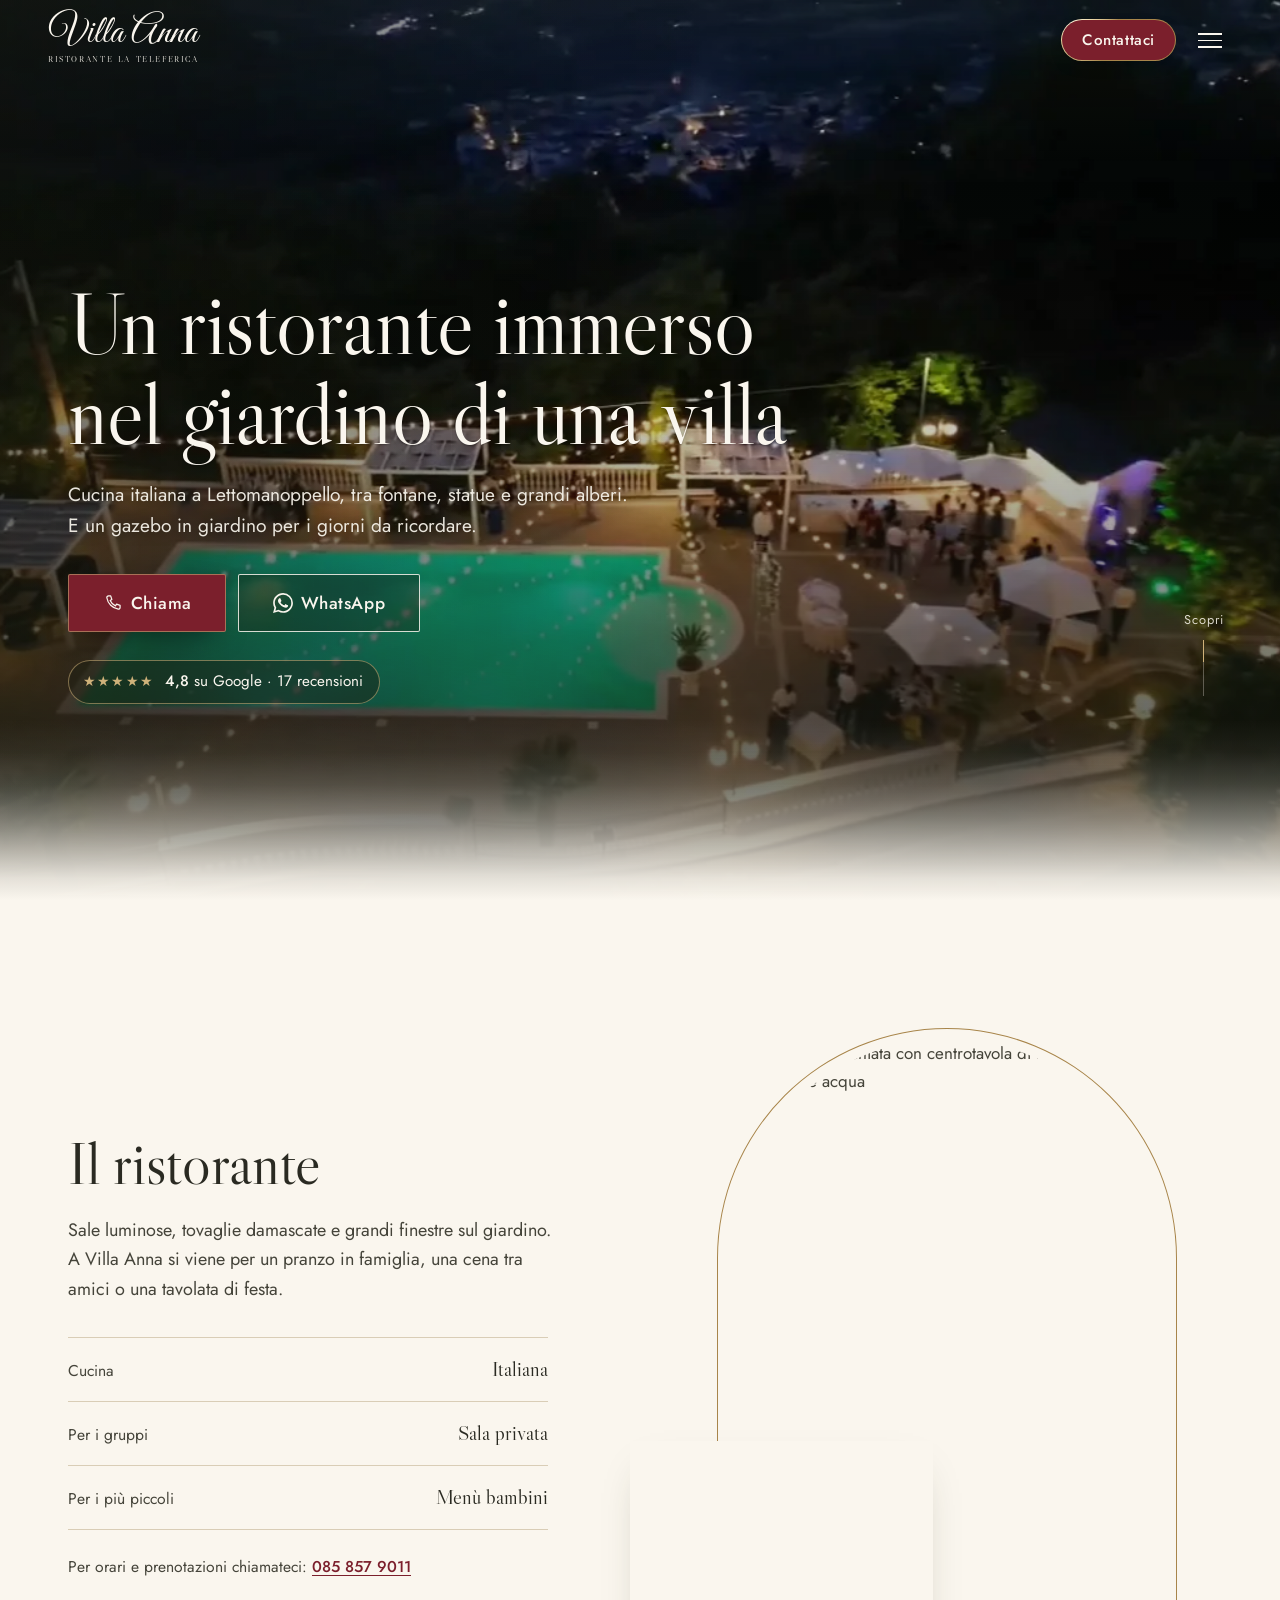
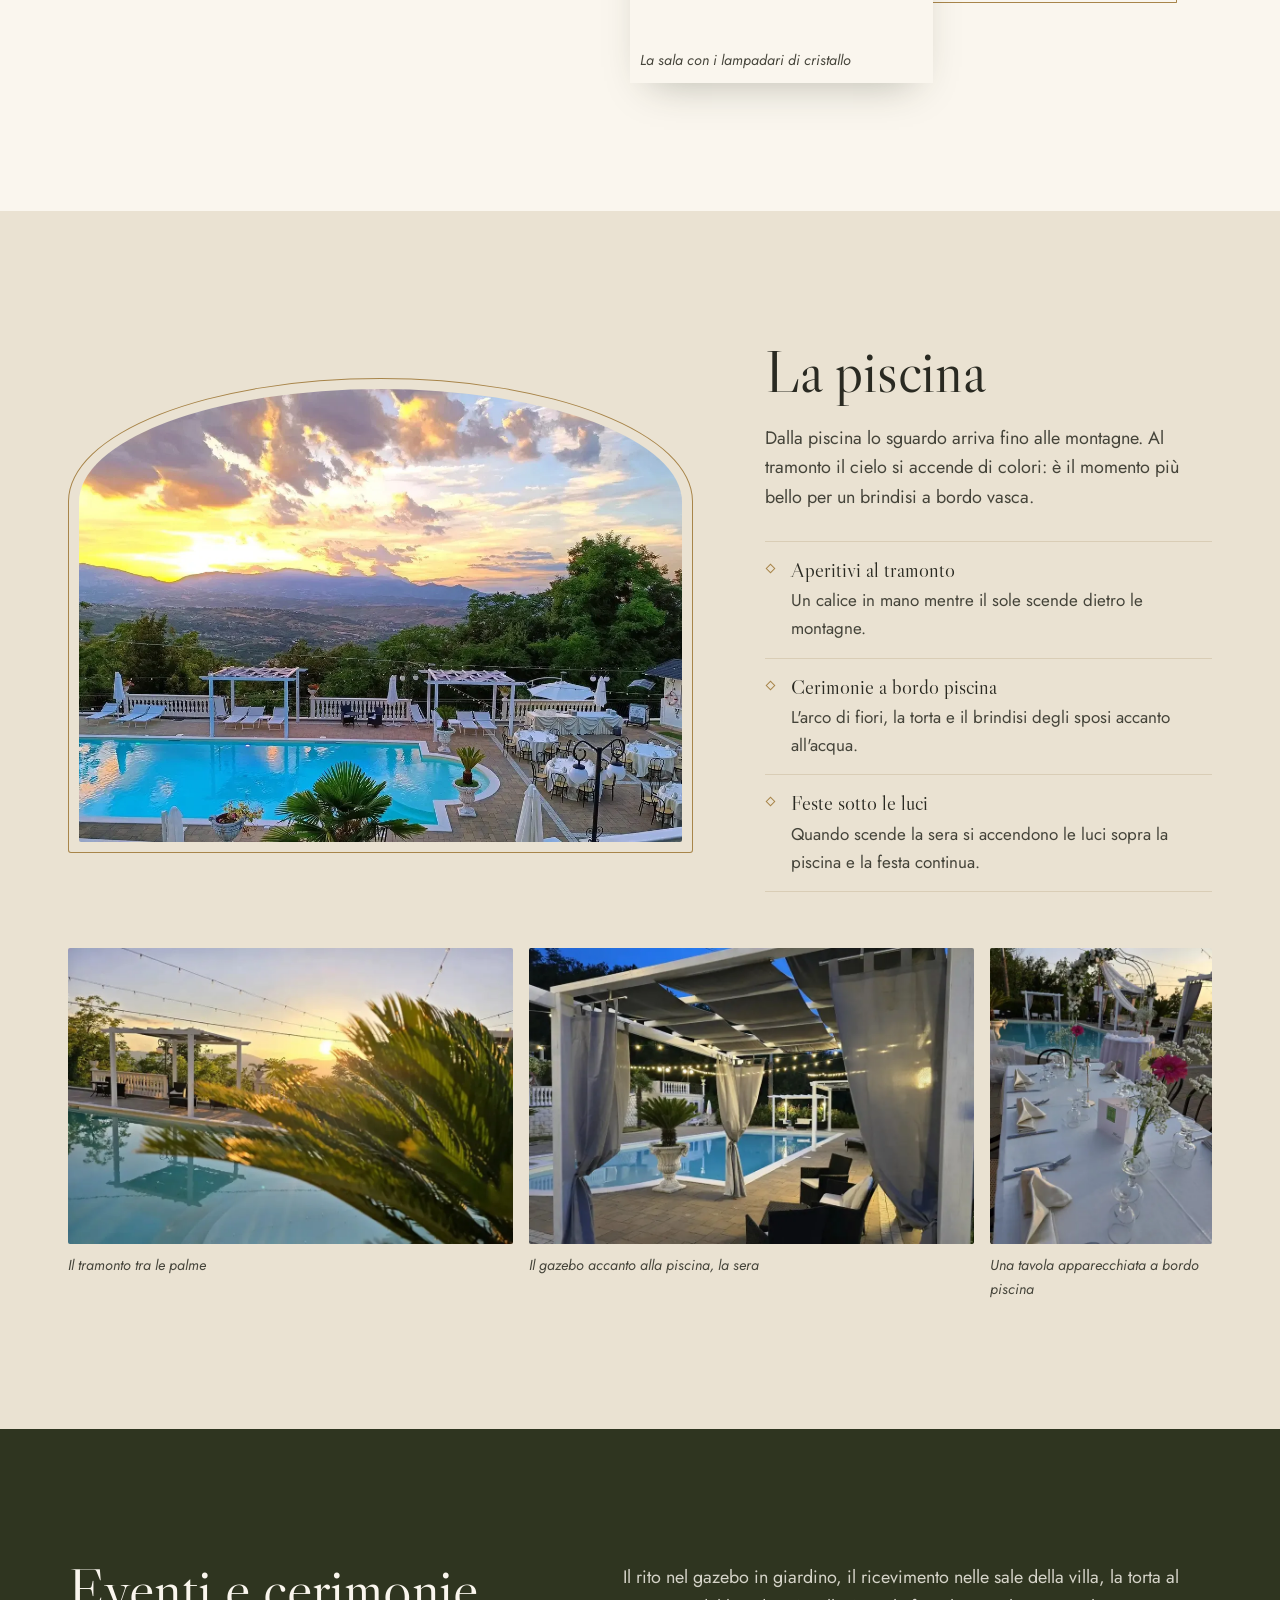
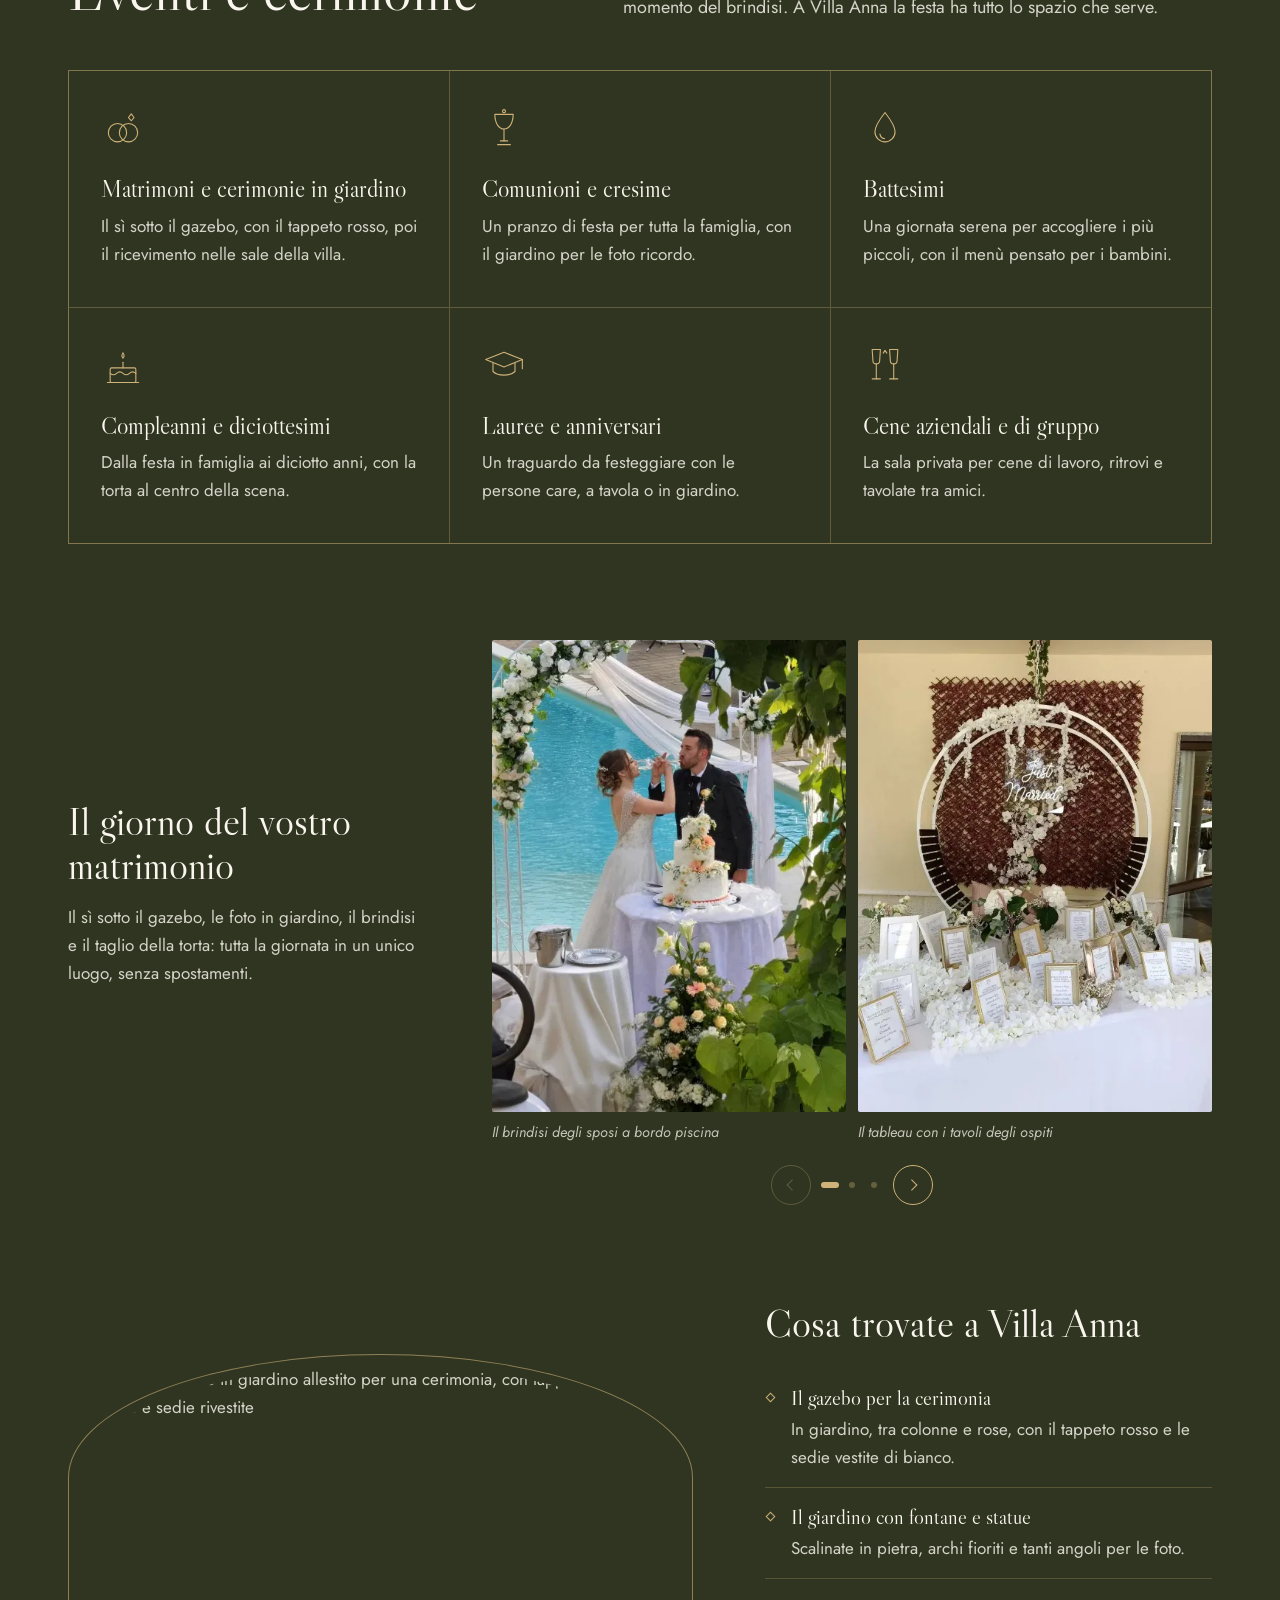
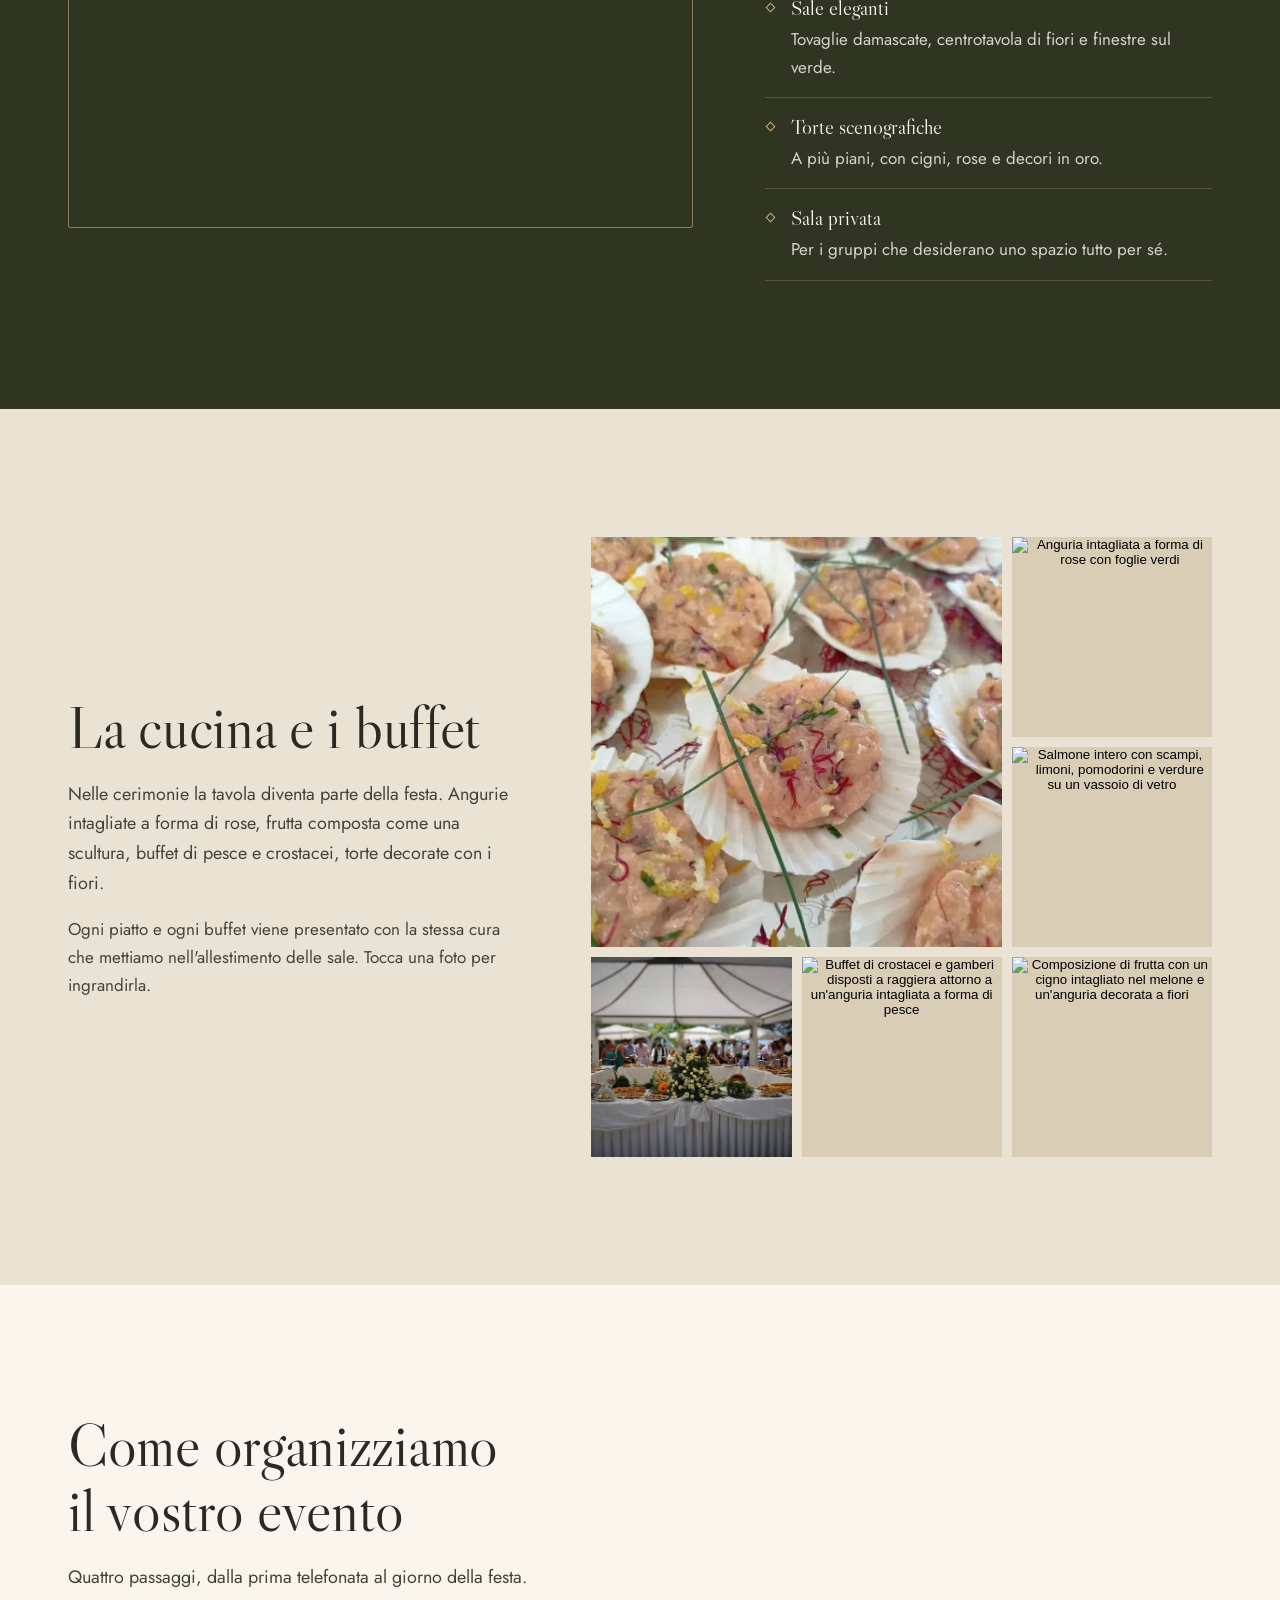
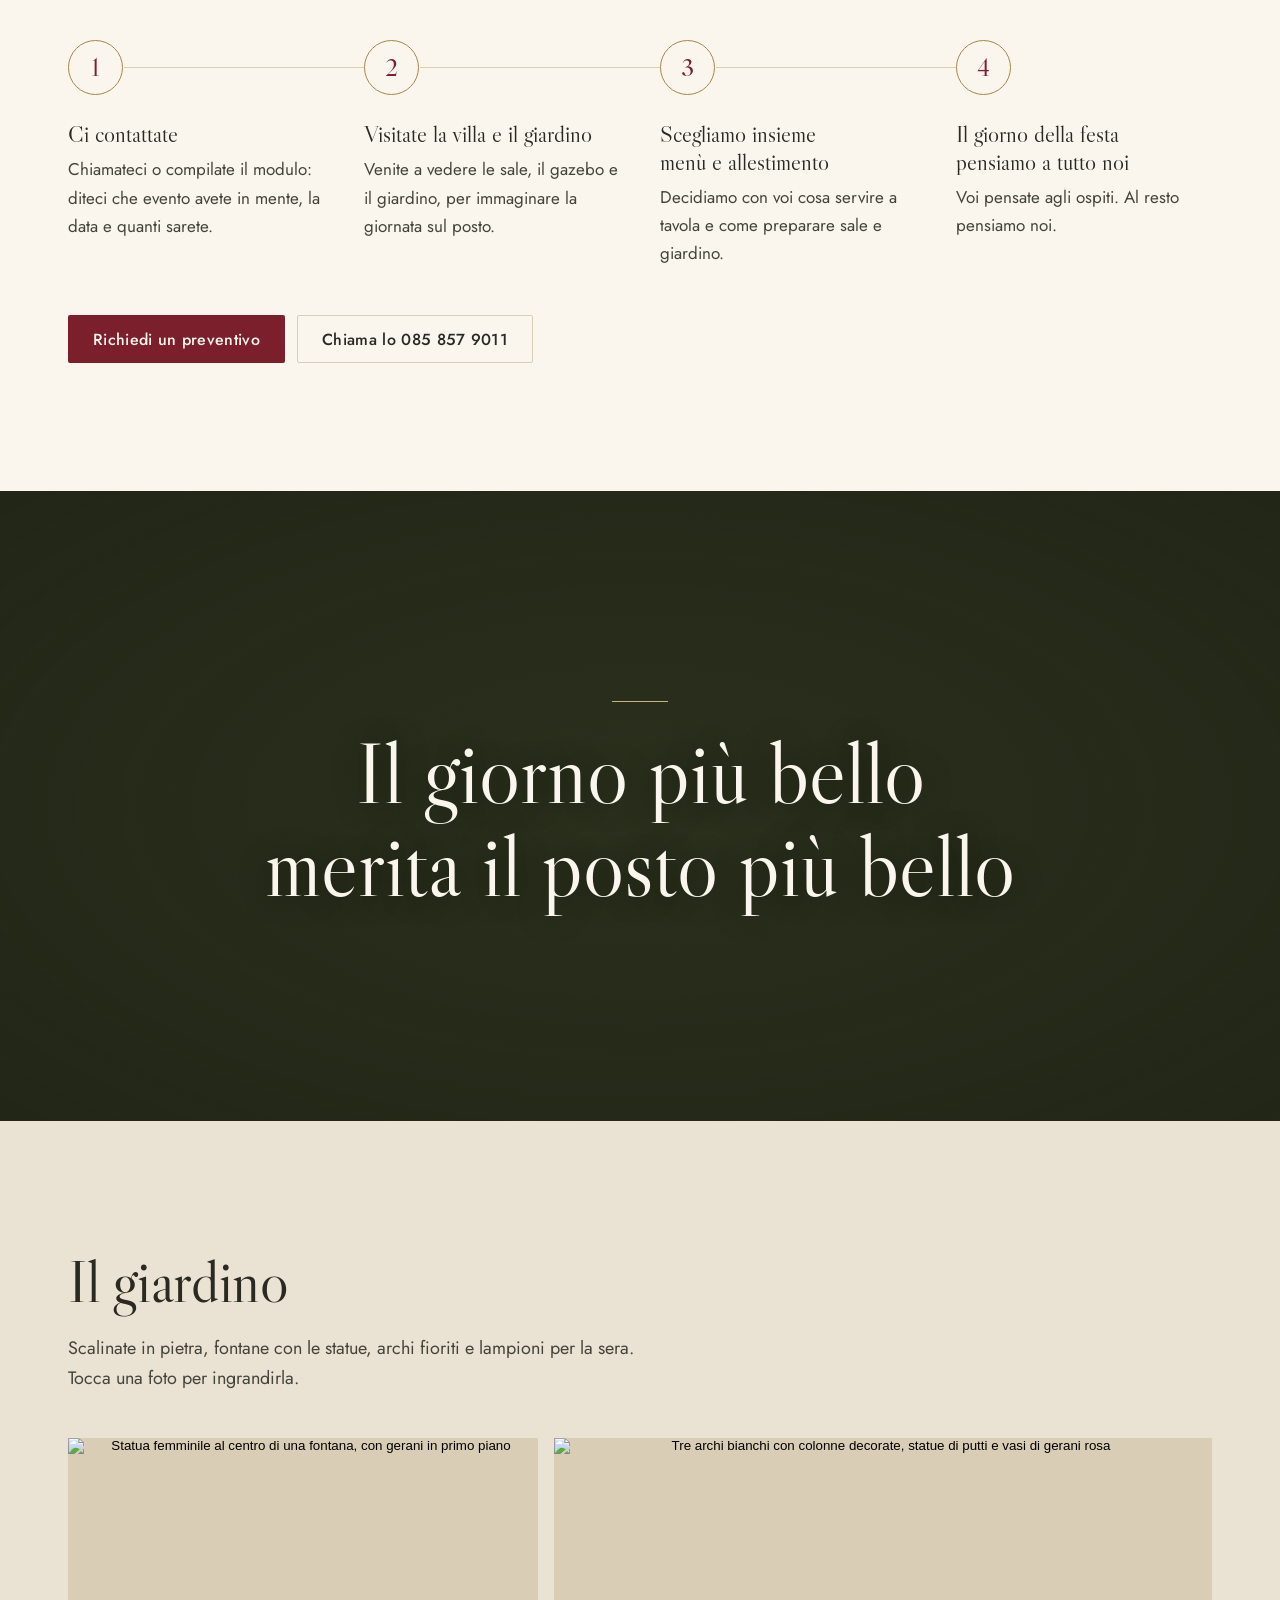
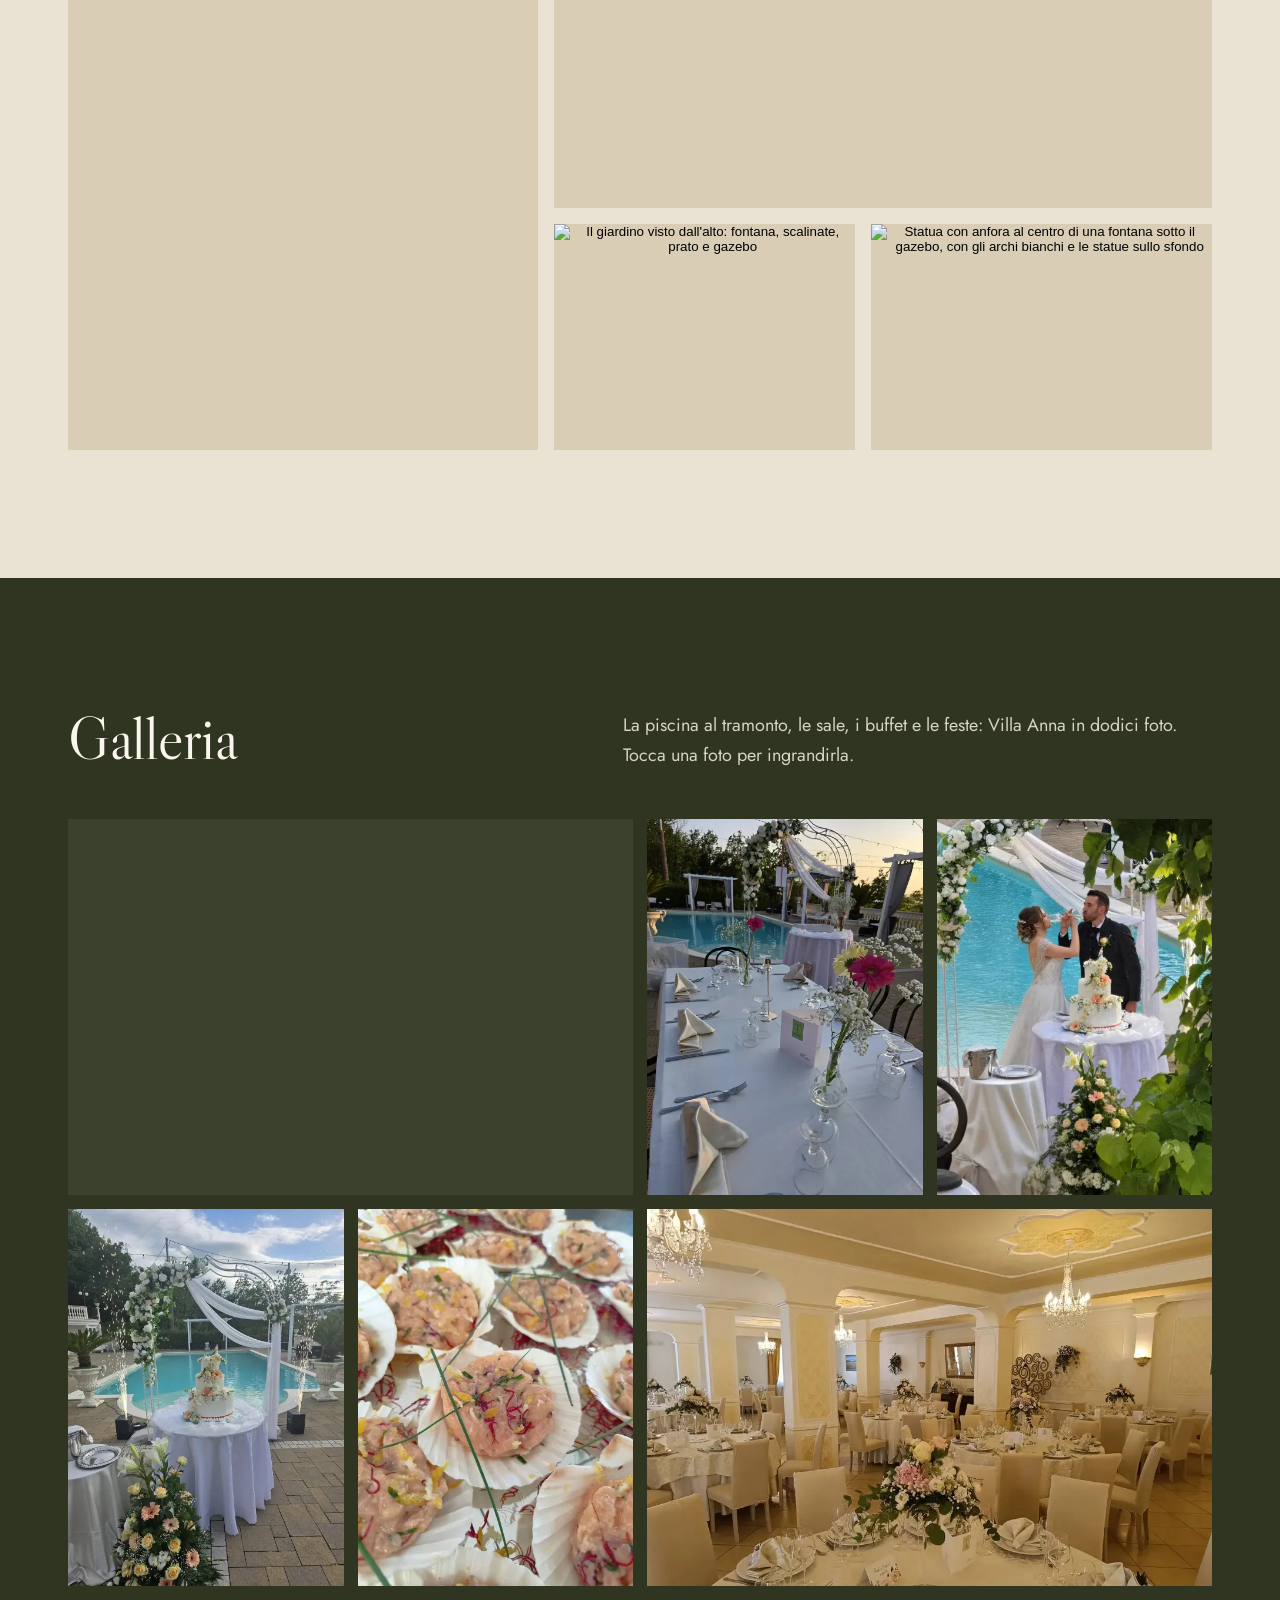
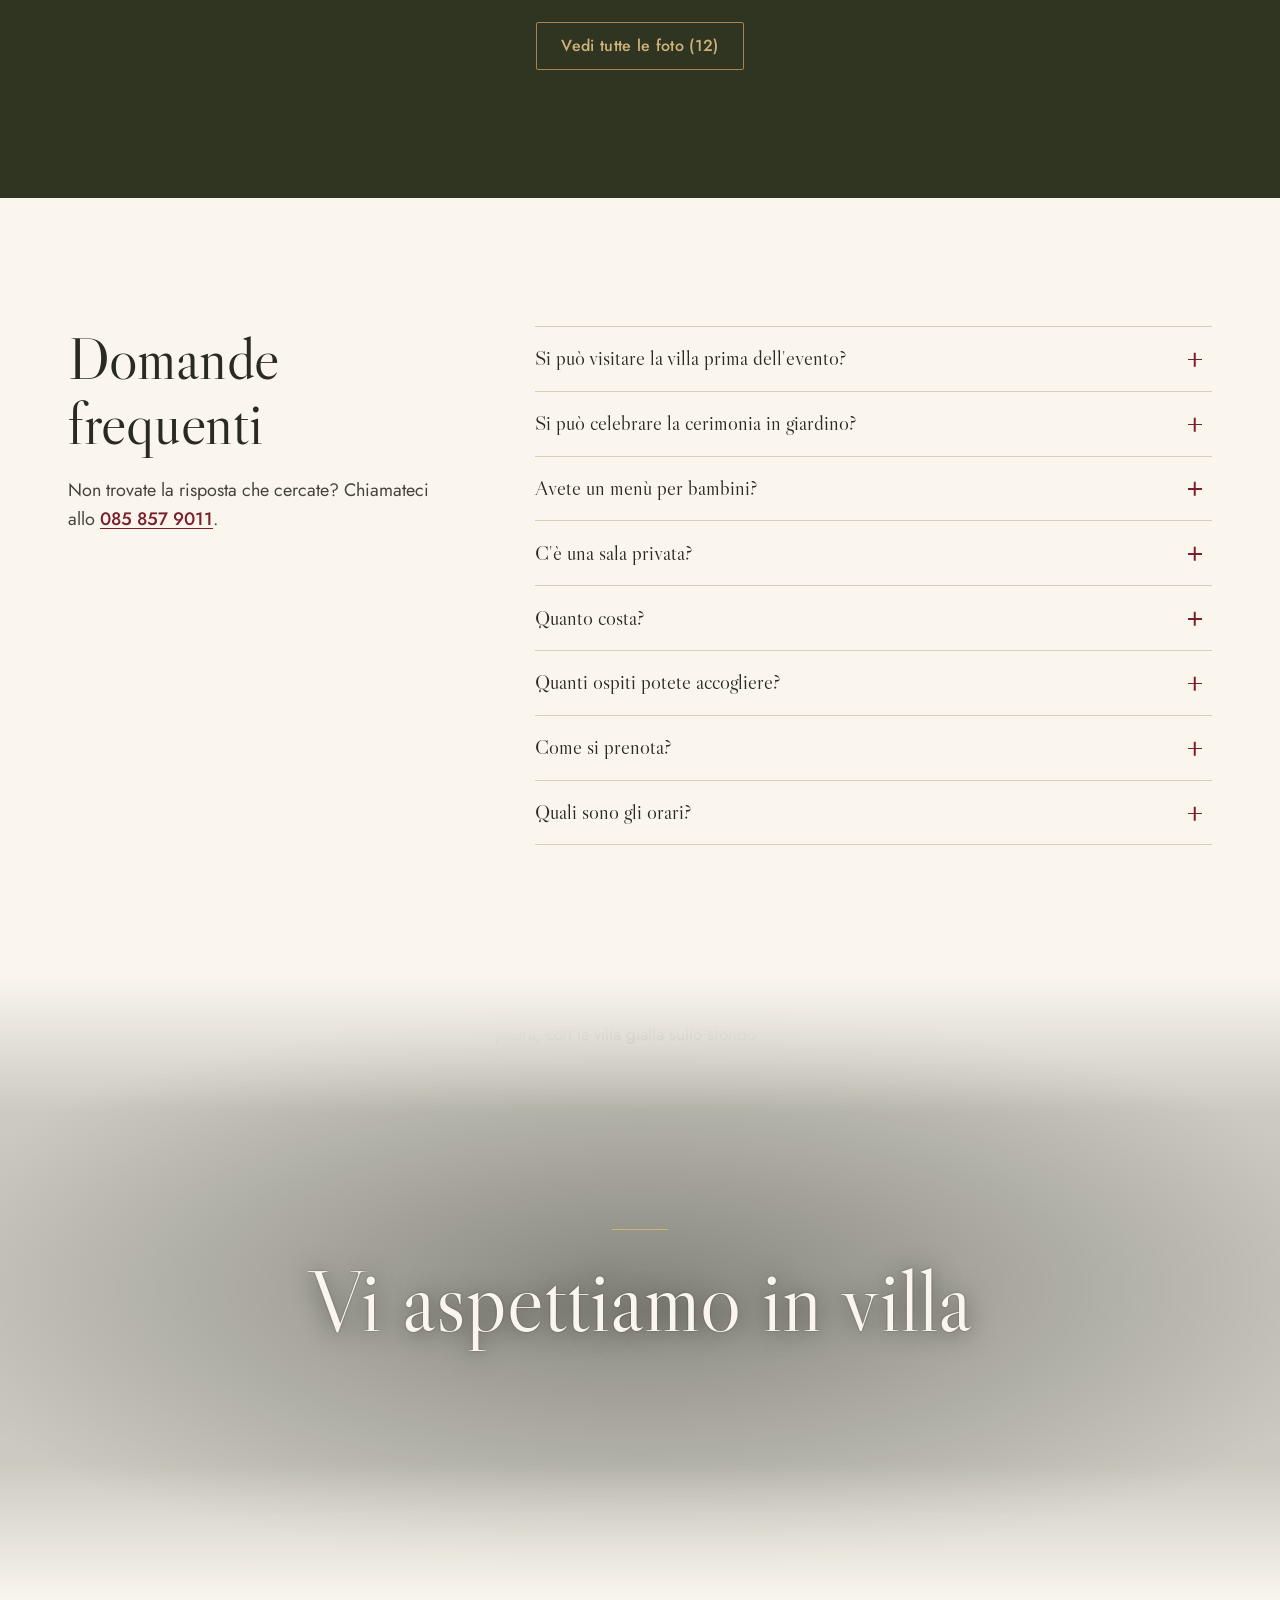
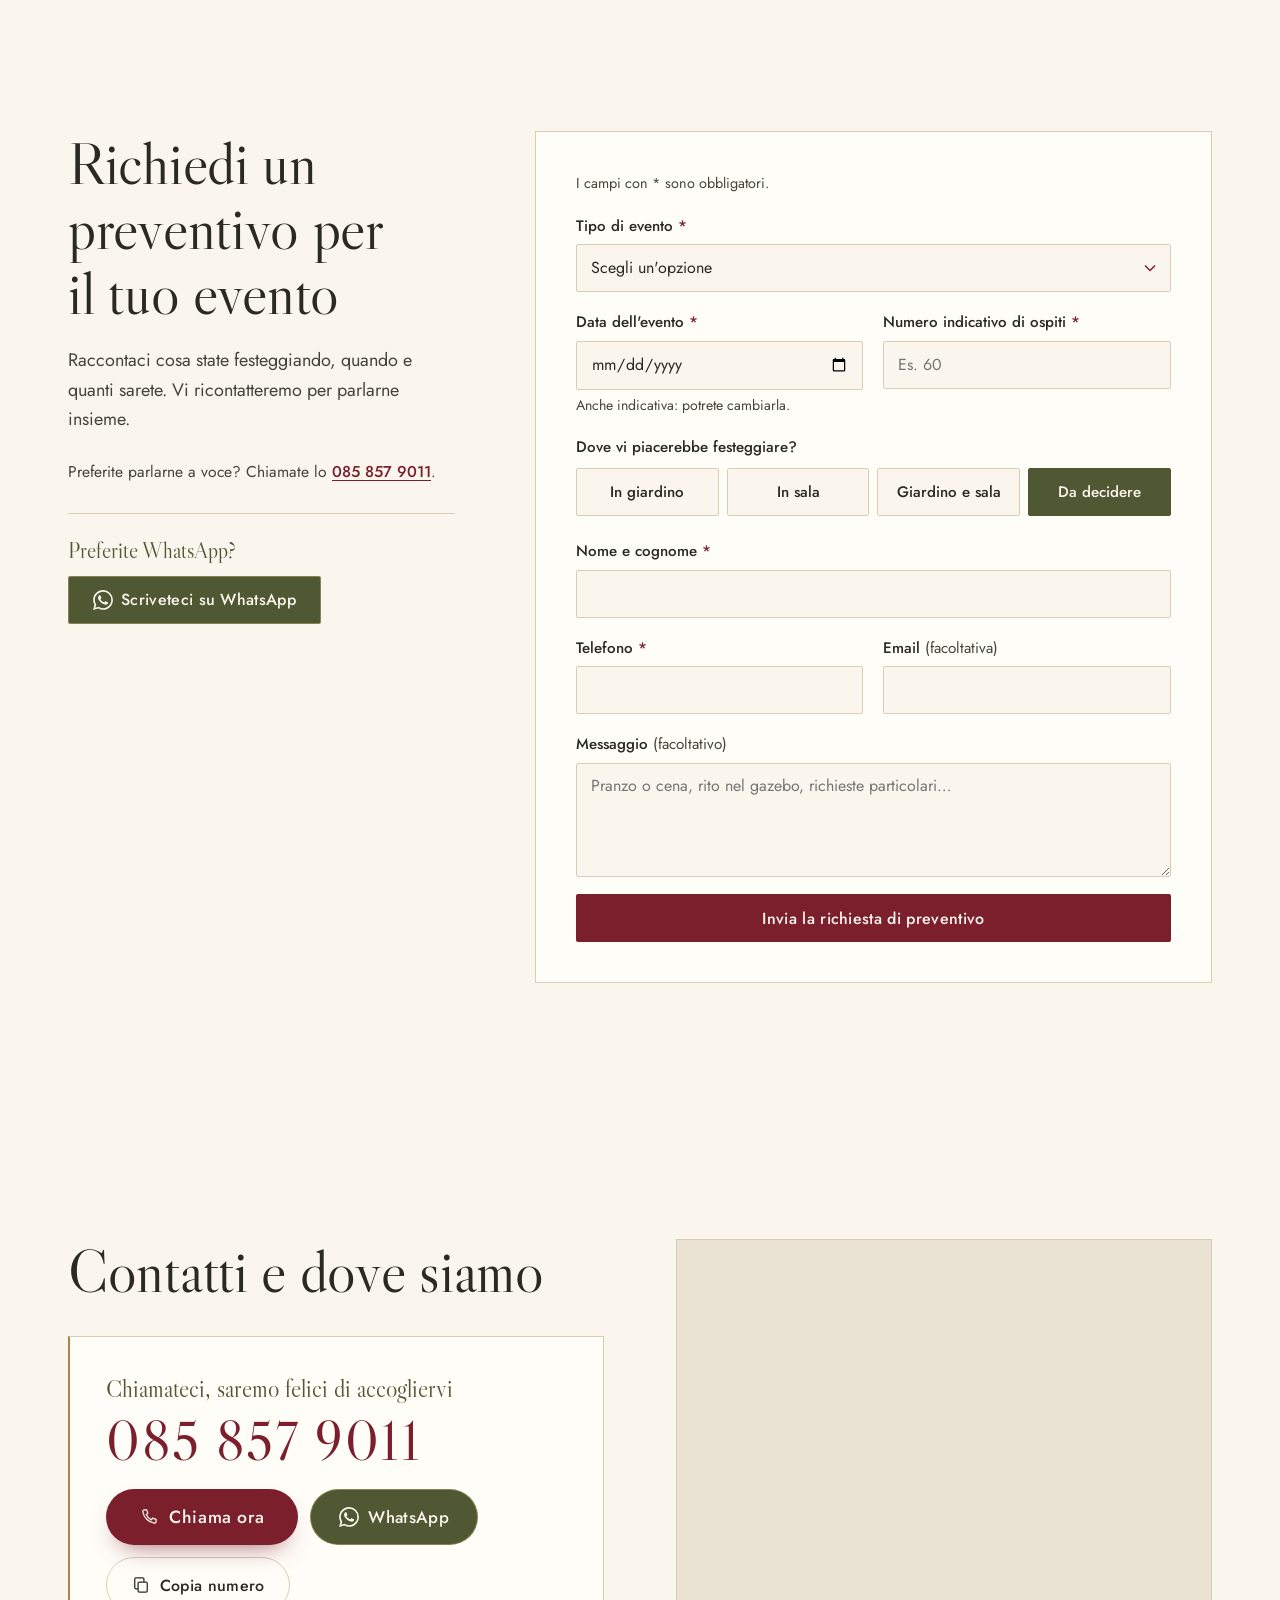
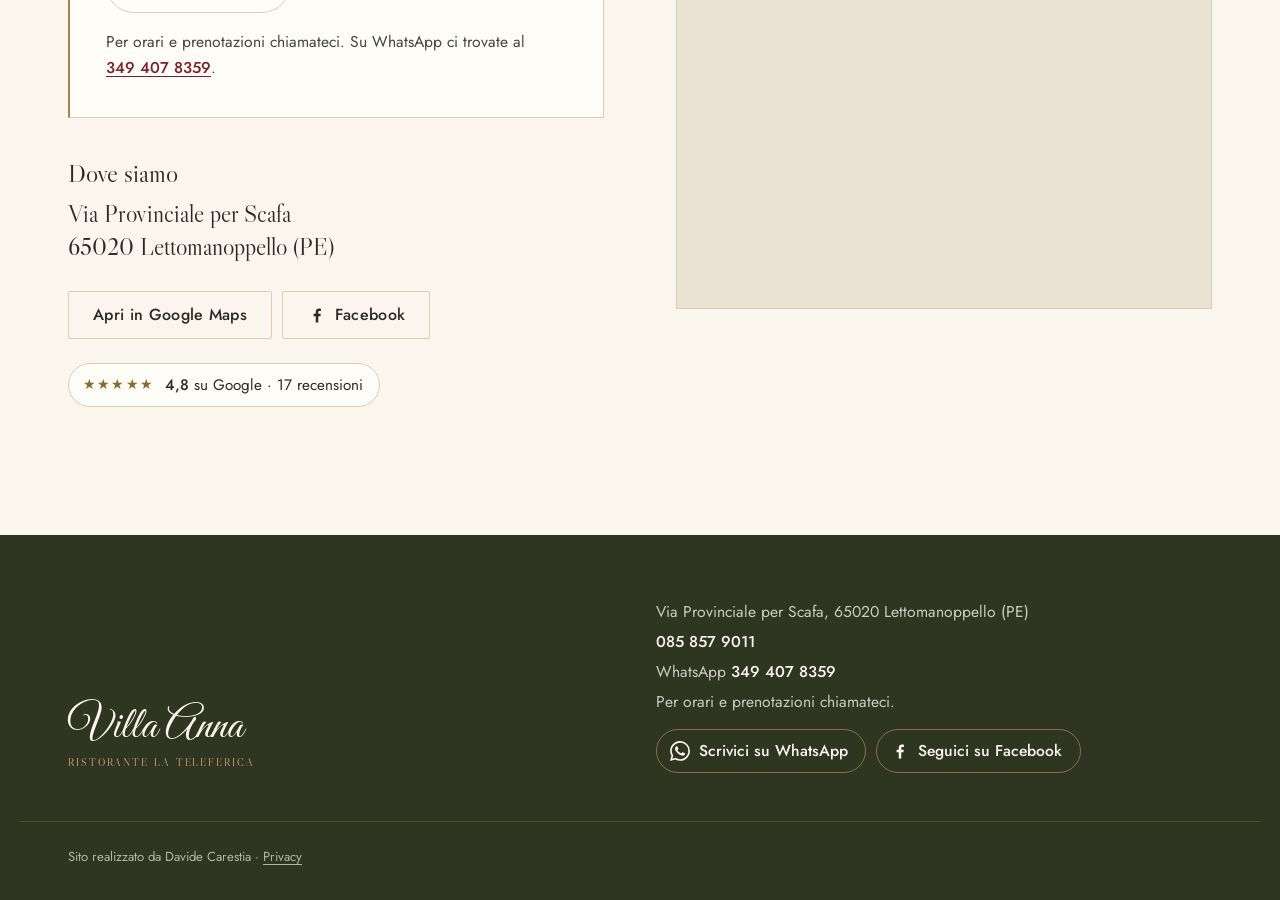
==== commit c17d6306: "Hero sul telefono: video libero in alto, testo e pulsanti più compatti Co-Authored-By: Claude Opus 5" ====
--- a/index.html
+++ b/index.html
@@ -35,7 +35,7 @@
   <link href="https://fonts.googleapis.com/css2?family=Great+Vibes&family=Jost:wght@400;500&family=Libre+Caslon+Display&display=swap" rel="stylesheet">
   <link rel="preload" as="image" href="img/video/drone-notte-poster-verticale-hq.webp" type="image/webp" media="(max-width: 767px) and (orientation: portrait)">
   <link rel="preload" as="image" href="img/video/drone-notte-poster-hq.webp" type="image/webp" media="not all and (max-width: 767px) and (orientation: portrait)">
-  <link rel="stylesheet" href="style.css?v=11">
+  <link rel="stylesheet" href="style.css?v=12">
   <script>document.documentElement.classList.add('js');</script>
 
   <script type="application/ld+json">
@@ -113,7 +113,7 @@
       <div class="hero__fade" aria-hidden="true"></div>
       <div class="hero__content">
         <h1 class="hero__title" id="hero-title">Un ristorante immerso nel giardino di una villa</h1>
-        <p class="hero__lead">Cucina italiana a Lettomanoppello, tra fontane, statue e grandi alberi. E un gazebo in giardino per i giorni da ricordare.</p>
+        <p class="hero__lead">Cucina italiana a Lettomanoppello, tra fontane, statue e grandi alberi.<span class="hero__lead-extra"> E un gazebo in giardino per i giorni da ricordare.</span></p>
         <div class="hero__ctas">
           <a class="btn btn--hero btn--hero-main" href="tel:+390858579011" aria-label="Chiama lo 085 857 9011"><svg class="ico-tel" viewBox="0 0 24 24" aria-hidden="true"><path d="M6.6 3.5h2.6l1.4 4.2-2 1.4a12 12 0 0 0 6.3 6.3l1.4-2 4.2 1.4v2.6a2 2 0 0 1-2.2 2A16.5 16.5 0 0 1 4.6 5.7a2 2 0 0 1 2-2.2z"/></svg>Chiama</a>
           <a class="btn btn--hero btn--hero-alt" href="https://wa.me/393494078359?text=Buongiorno%2C%20vi%20scrivo%20dal%20sito%20villaannalateleferica.it%20per%20avere%20informazioni." target="_blank" rel="noopener" aria-label="Scrivici su WhatsApp (si apre in una nuova scheda)"><svg class="ico-wa" viewBox="0 0 24 24" aria-hidden="true"><path d="M17.472 14.382c-.297-.149-1.758-.867-2.03-.967-.273-.099-.471-.148-.67.15-.197.297-.767.966-.94 1.164-.173.199-.347.223-.644.075-.297-.15-1.255-.463-2.39-1.475-.883-.788-1.48-1.761-1.653-2.059-.173-.297-.018-.458.13-.606.134-.133.298-.347.446-.52.149-.174.198-.298.298-.497.099-.198.05-.371-.025-.52-.075-.149-.669-1.612-.916-2.207-.242-.579-.487-.5-.669-.51-.173-.008-.371-.01-.57-.01-.198 0-.52.074-.792.372-.272.297-1.04 1.016-1.04 2.479 0 1.462 1.065 2.875 1.213 3.074.149.198 2.096 3.2 5.077 4.487.709.306 1.262.489 1.694.625.712.227 1.36.195 1.871.118.571-.085 1.758-.719 2.006-1.413.248-.694.248-1.289.173-1.413-.074-.124-.272-.198-.57-.347m-5.421 7.403h-.004a9.87 9.87 0 0 1-5.031-1.378l-.361-.214-3.741.982.998-3.648-.235-.374a9.86 9.86 0 0 1-1.51-5.26c.001-5.45 4.436-9.884 9.888-9.884 2.64 0 5.122 1.03 6.988 2.898a9.825 9.825 0 0 1 2.893 6.994c-.003 5.45-4.437 9.884-9.885 9.884m8.413-18.297A11.815 11.815 0 0 0 12.05 0C5.495 0 .16 5.335.157 11.892c0 2.096.547 4.142 1.588 5.945L.057 24l6.305-1.654a11.882 11.882 0 0 0 5.683 1.448h.005c6.554 0 11.89-5.335 11.893-11.893a11.821 11.821 0 0 0-3.48-8.413z"/></svg>WhatsApp</a>
--- a/style.css
+++ b/style.css
@@ -558,6 +558,40 @@
   .scroll-hint__line { height: 44px; }
 }
 @keyframes hero-in-x { from { opacity: 0; transform: translate(50%, 18px); } to { opacity: 1; transform: translateX(50%); } }
+
+/* Telefono: il video libero nella metà alta, testo compatto in basso */
+@media (max-width: 767px) {
+  .hero { --hero-fade: 64px; }
+  /* sfumatura solo dietro al testo; misure in px perché il blocco di testo ha altezza fissa */
+  .hero__veil {
+    background: linear-gradient(to top,
+      rgba(24, 26, 15, .9) 0,
+      rgba(24, 26, 15, .76) 150px,
+      rgba(24, 26, 15, .58) 260px,
+      rgba(24, 26, 15, .36) 320px,
+      rgba(24, 26, 15, 0) 390px);
+  }
+  .header:not(.is-solid) .logo { text-shadow: 0 1px 10px rgba(0, 0, 0, .45); }
+  .hero__content { padding-bottom: calc(var(--hero-fade) + 1.25rem); }
+  .hero__title { font-size: clamp(1.9rem, 8.4vw, 2.25rem); }
+  .hero__lead { margin-top: .6rem; font-size: .95rem; line-height: 1.5; }
+  .hero__lead-extra { display: none; }
+  .hero__ctas { flex-wrap: nowrap; gap: .6rem; margin-top: 1rem; }
+  .hero__ctas .btn { flex: 1 1 0; min-height: 44px; padding: .5rem .9rem; gap: .45rem; font-size: .95rem; letter-spacing: .02em; }
+  .hero__ctas .btn .ico-tel,
+  .hero__ctas .btn .ico-wa { width: 17px; height: 17px; }
+  .badge--hero {
+    min-height: 32px;
+    margin-top: .75rem;
+    padding: .25rem .75rem .25rem .65rem;
+    gap: .45rem;
+    border-color: rgba(207, 178, 122, .4);
+    font-size: .8rem;
+    white-space: nowrap;
+  }
+  .badge--hero .badge__stars { font-size: .7rem; }
+  .scroll-hint { display: none; }
+}
 
 /* ---------- Sezioni ---------- */
 
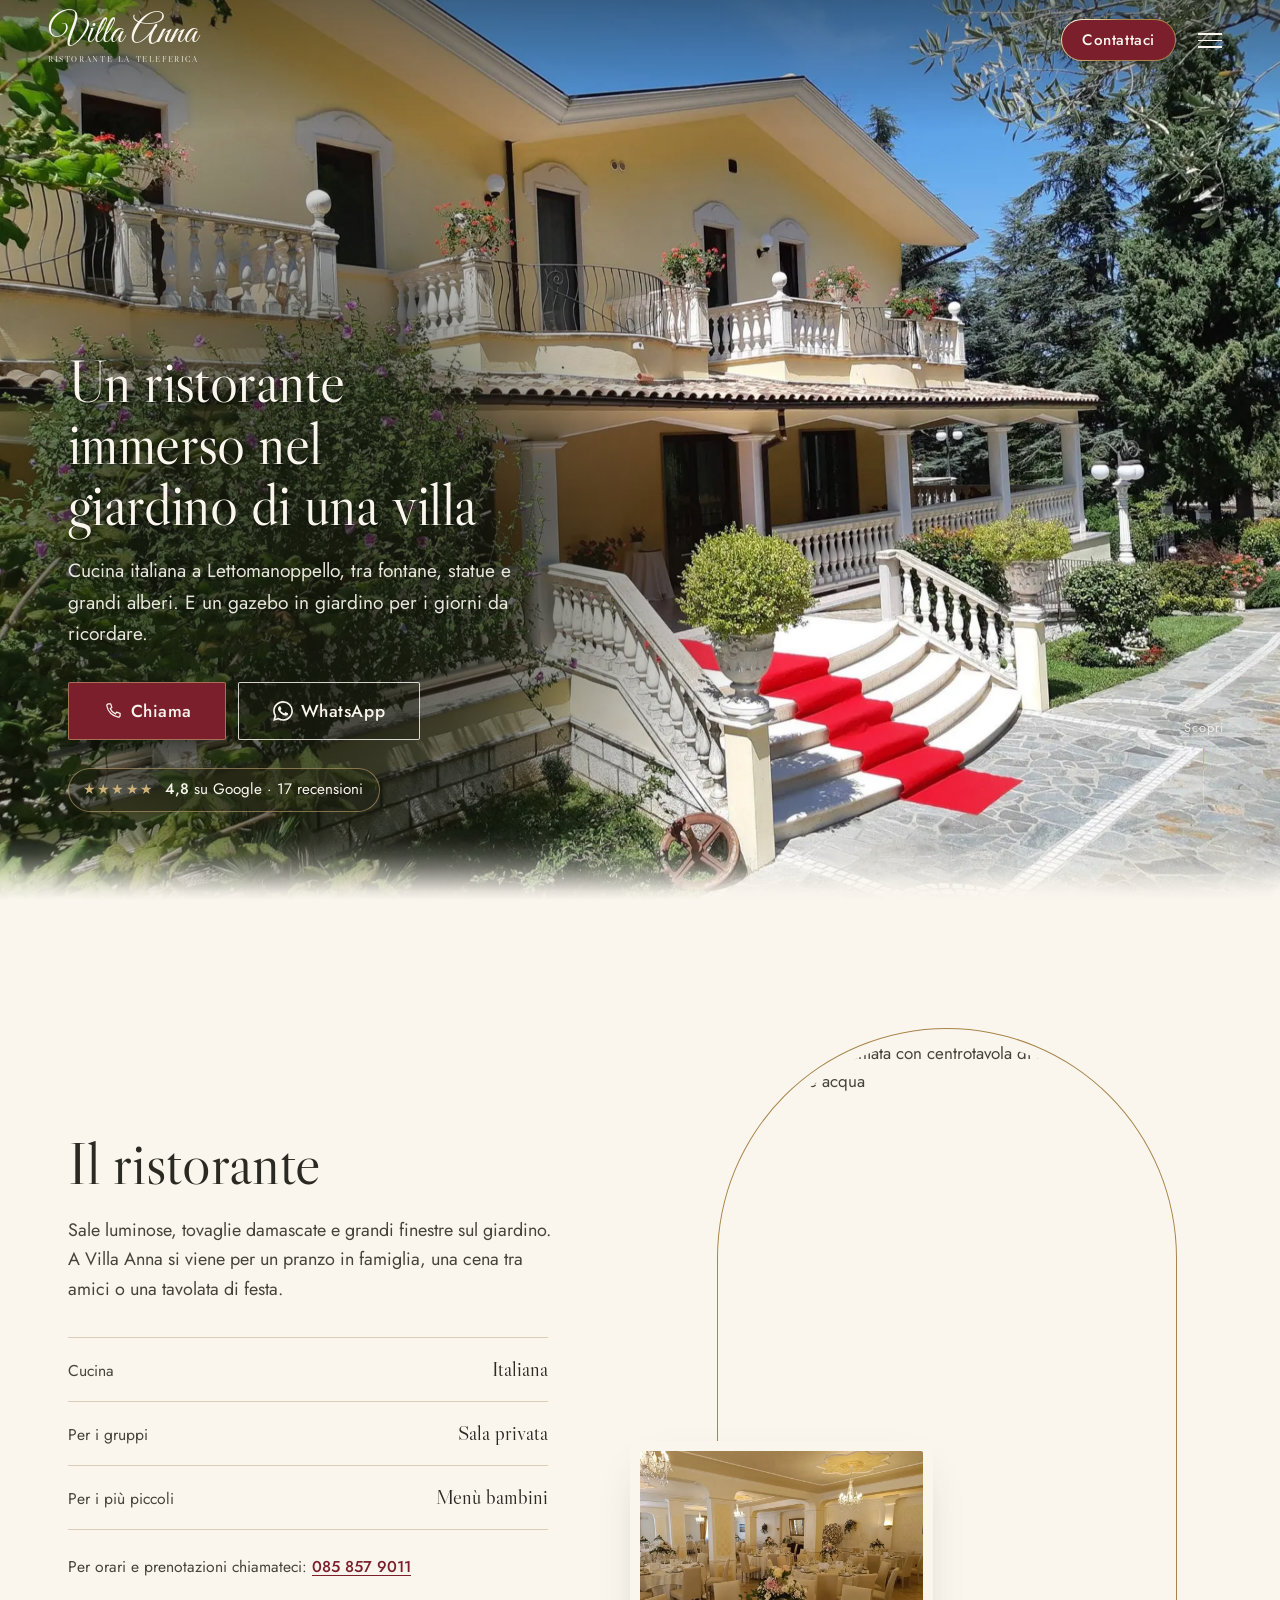
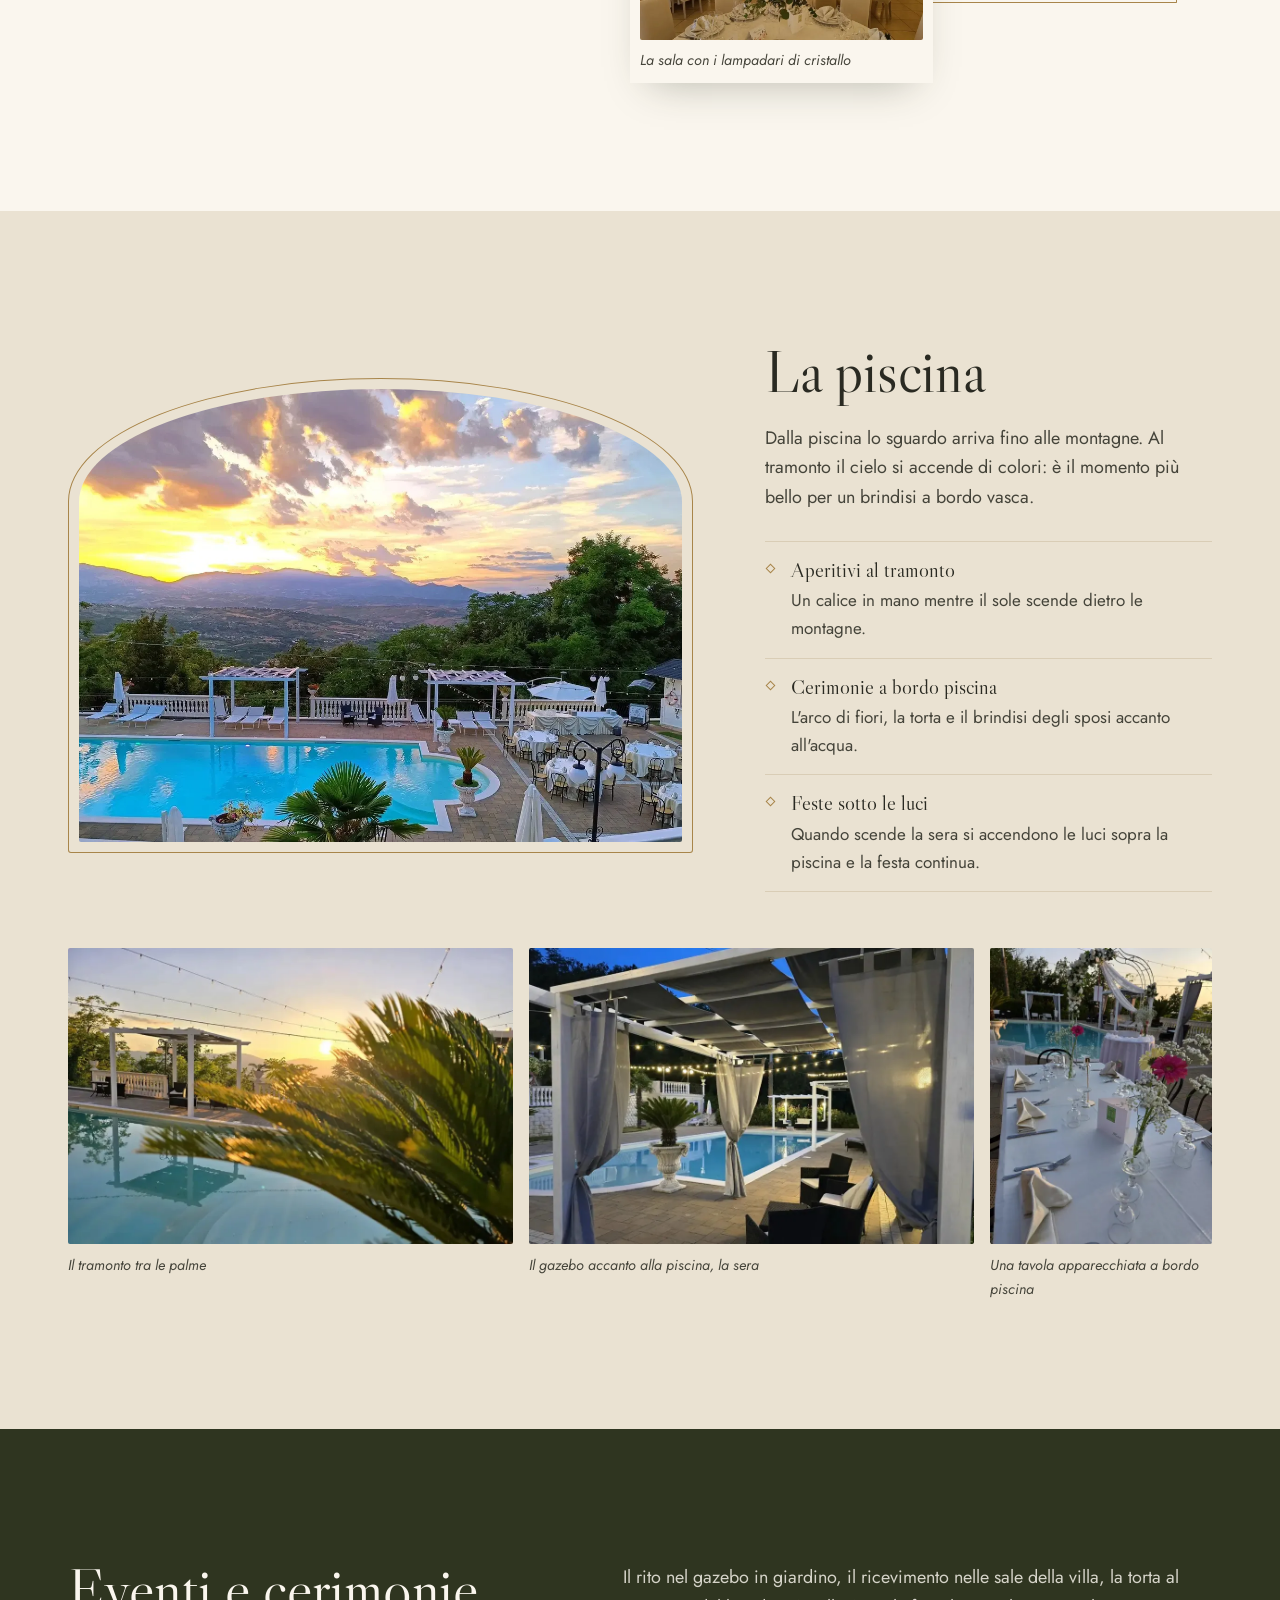
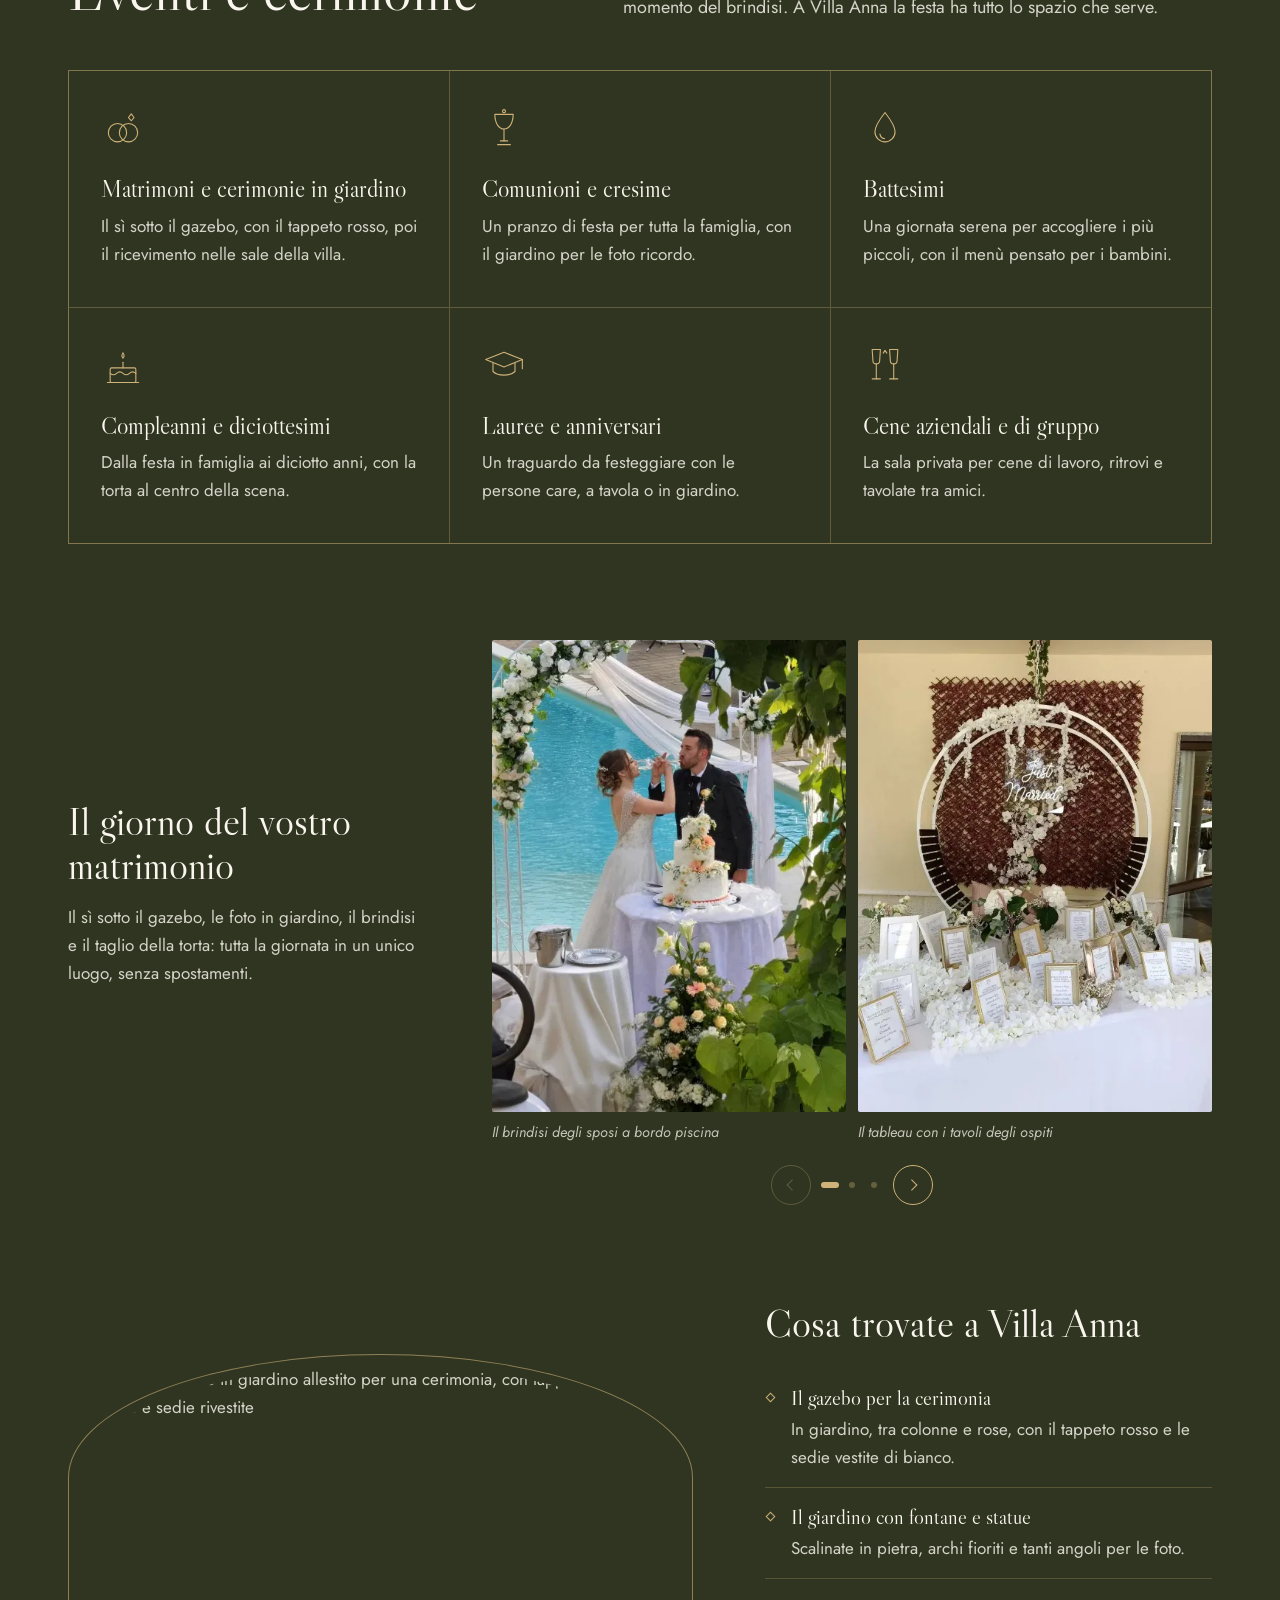
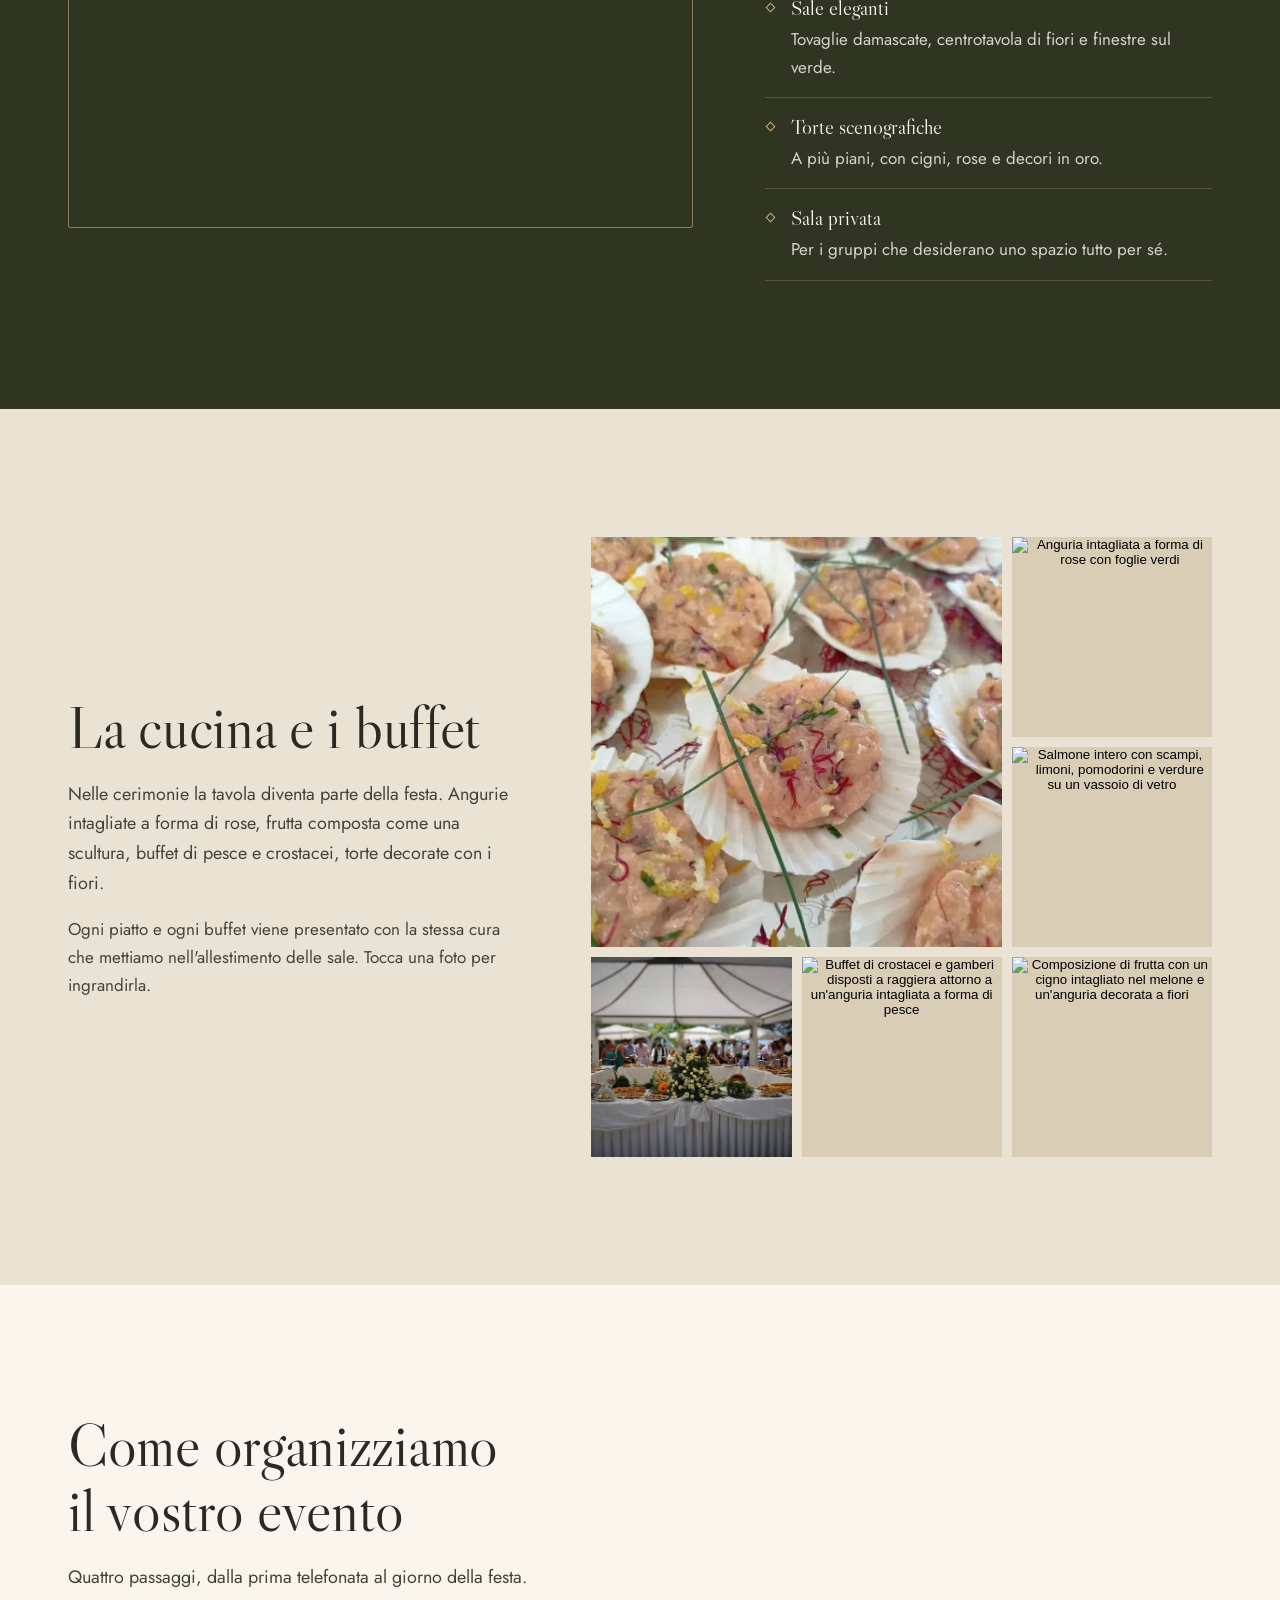
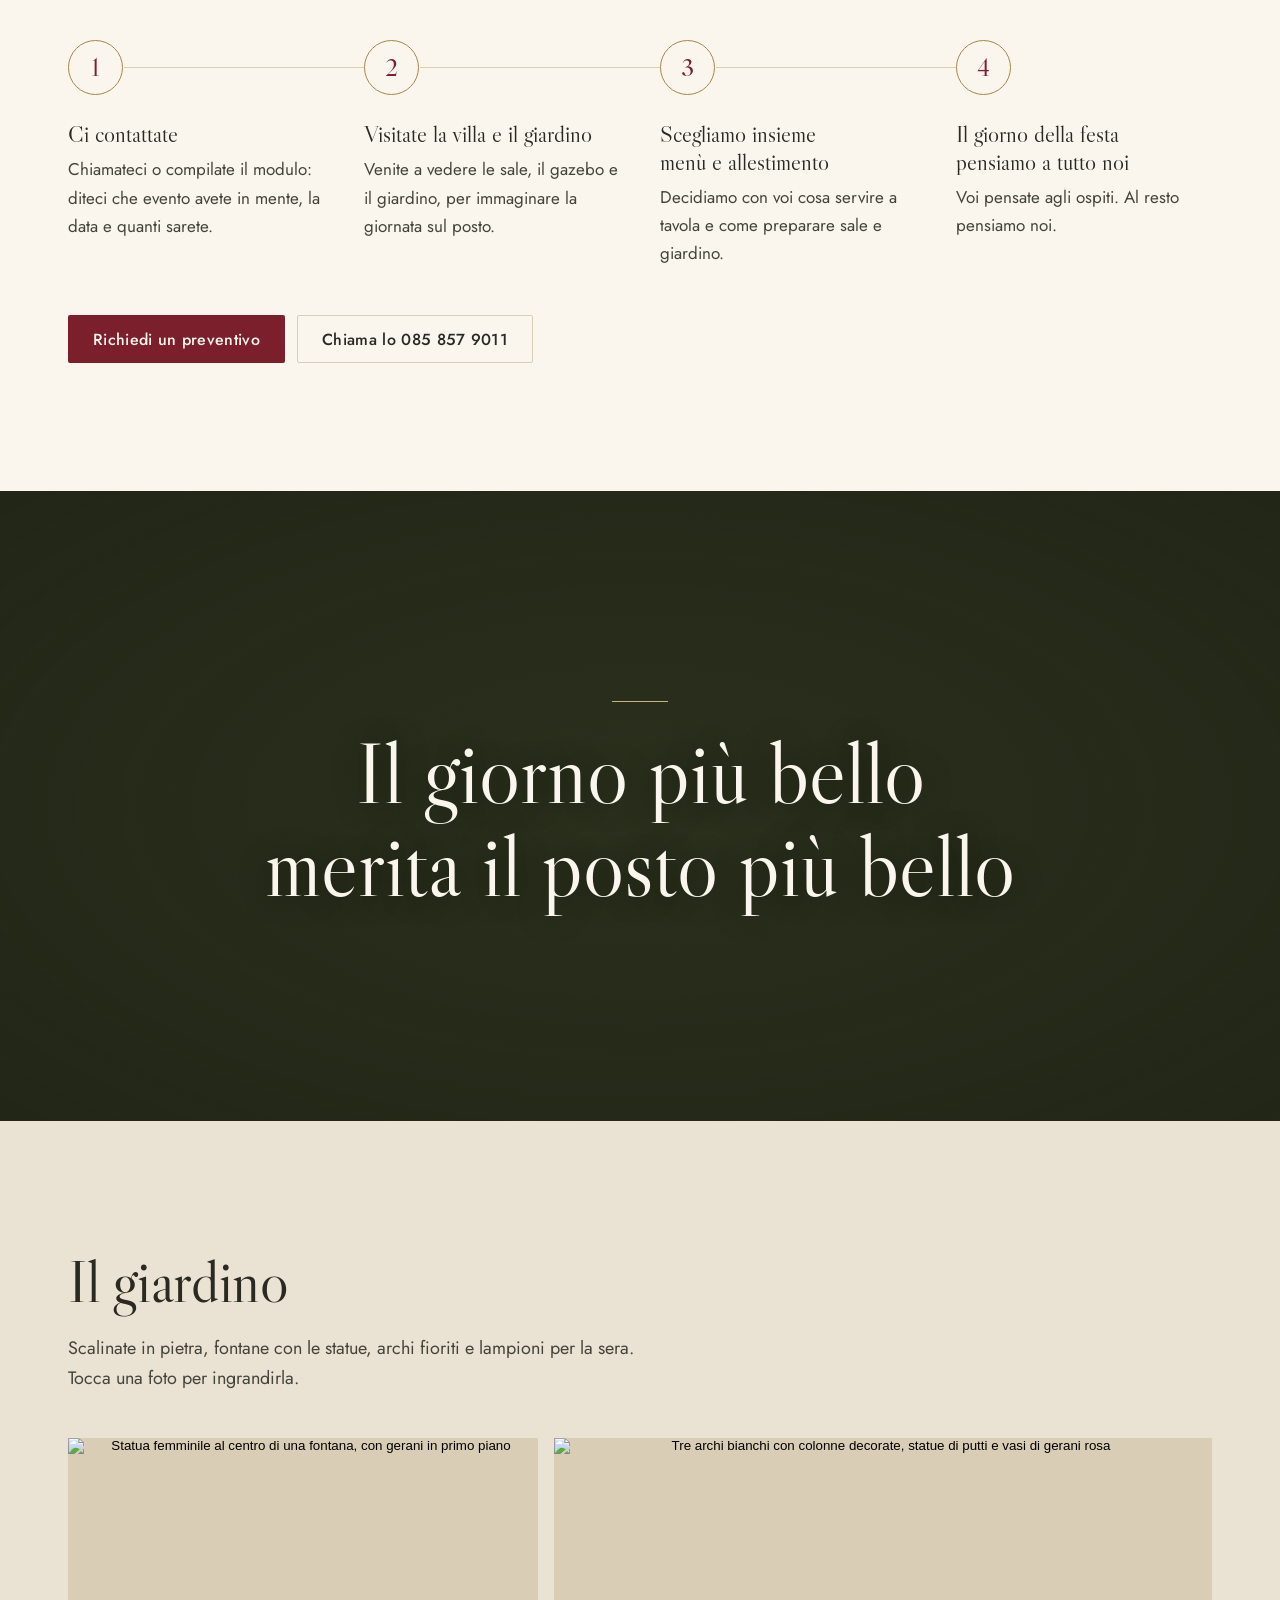
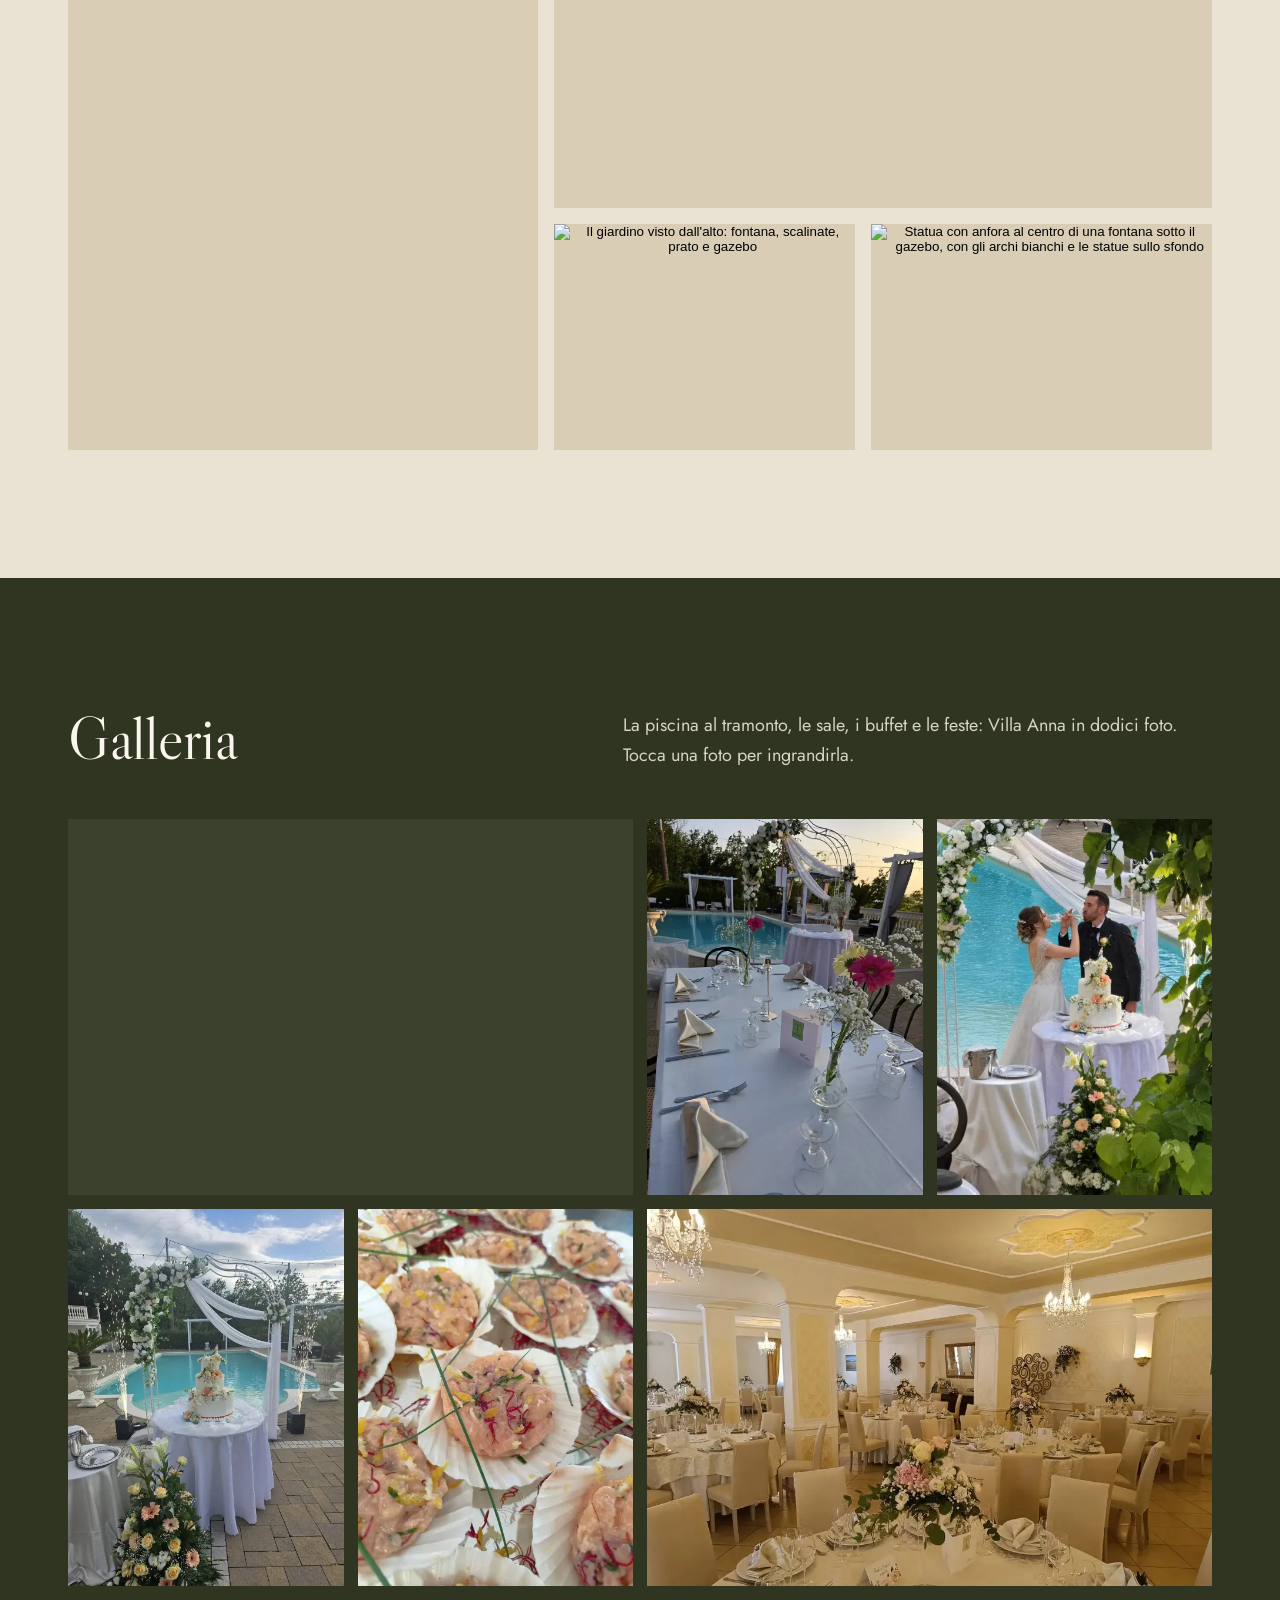
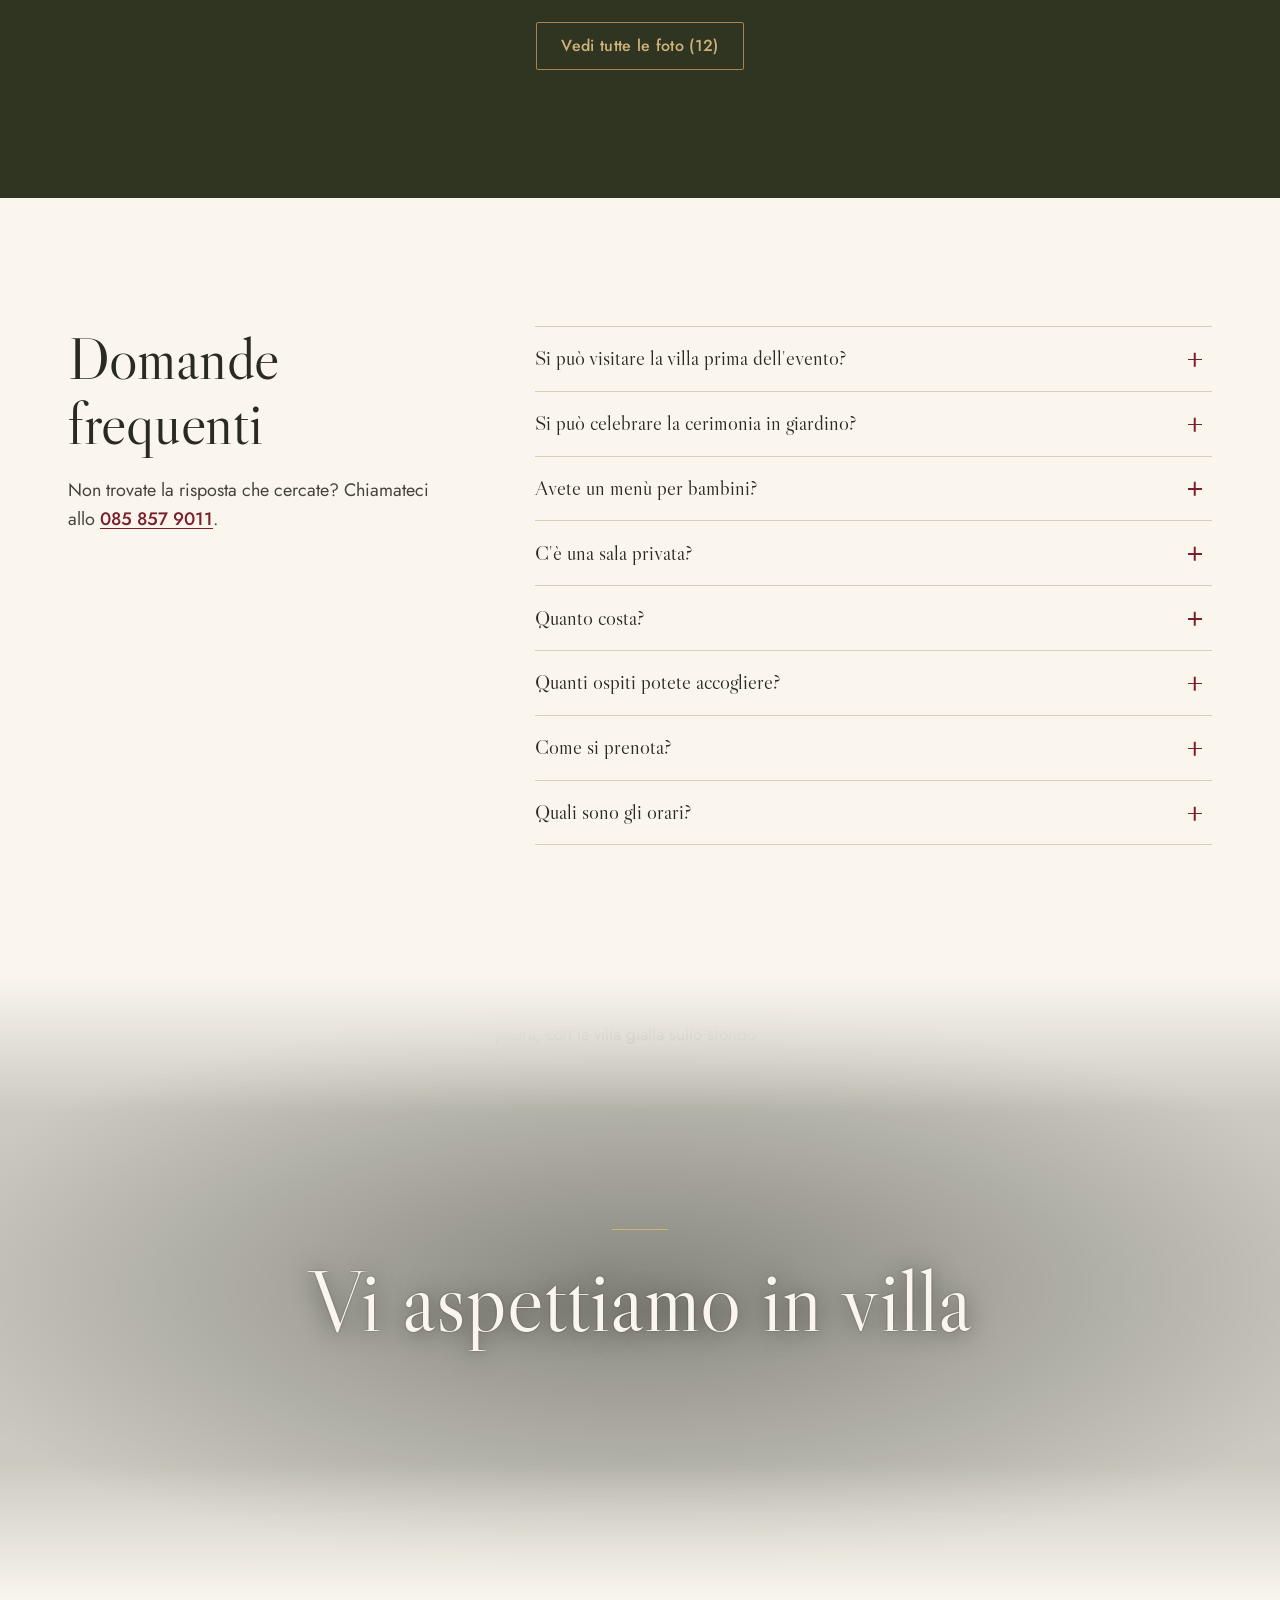
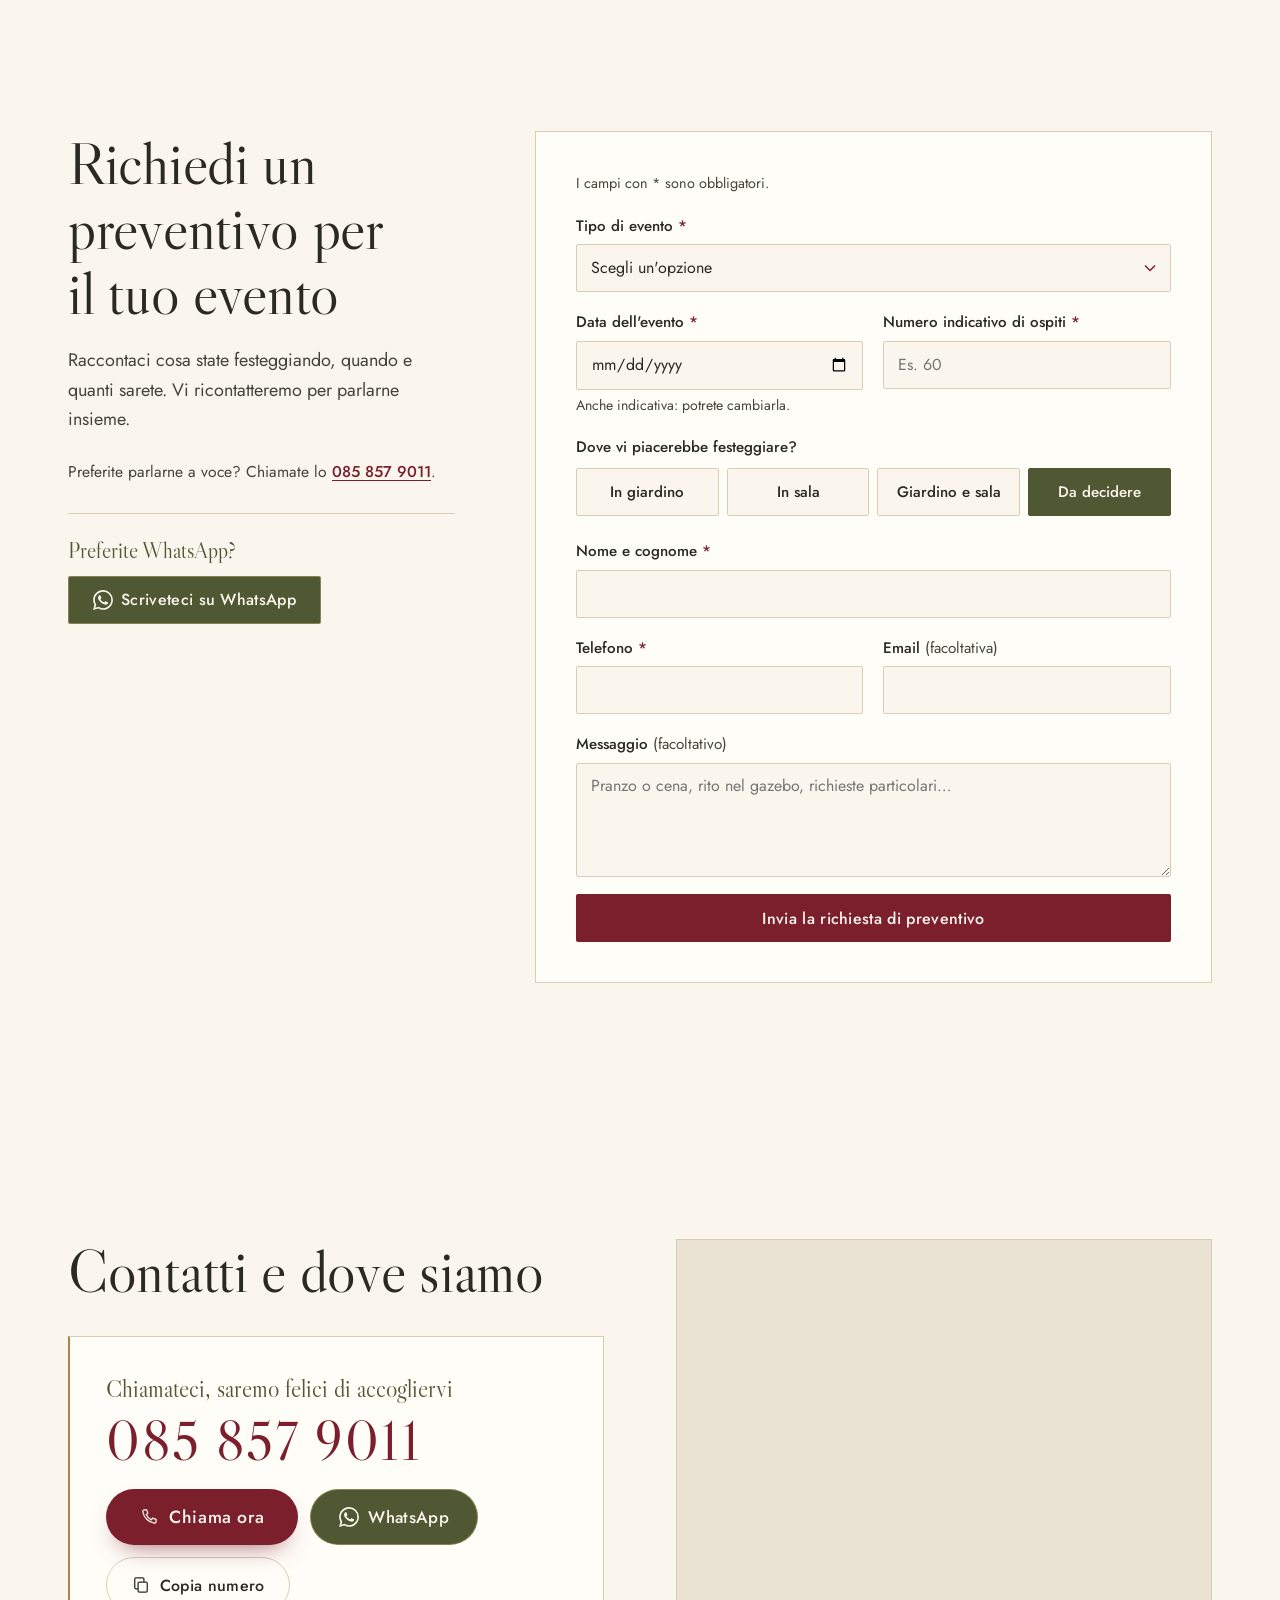
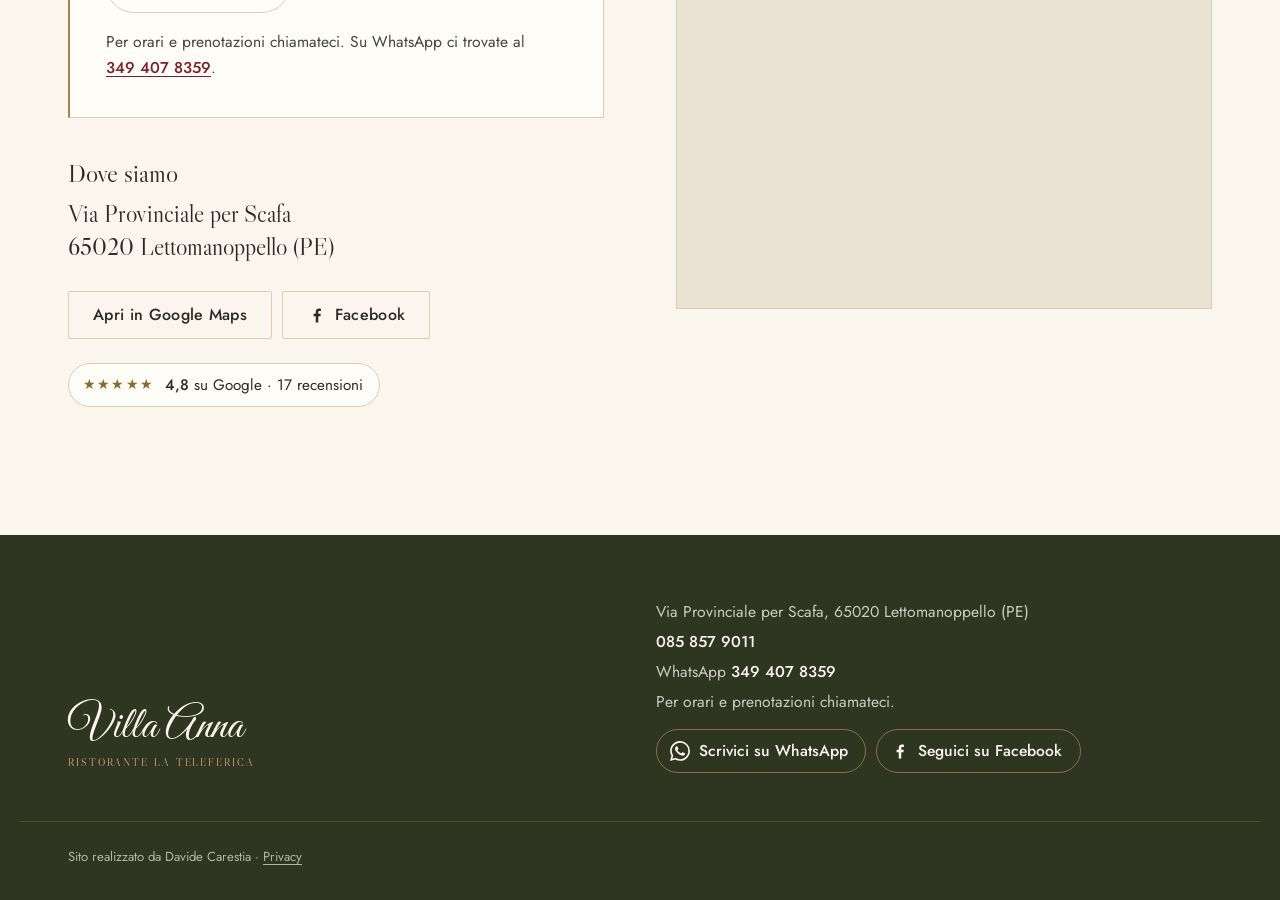
==== commit a4b75e0a: "Hero: tolto il video, torna la foto della facciata con zoom lento Co-Authored-By: Claude Opus 5.5 <n" ====
--- a/index.html
+++ b/index.html
@@ -33,9 +33,9 @@
   <link rel="preconnect" href="https://fonts.googleapis.com">
   <link rel="preconnect" href="https://fonts.gstatic.com" crossorigin>
   <link href="https://fonts.googleapis.com/css2?family=Great+Vibes&family=Jost:wght@400;500&family=Libre+Caslon+Display&display=swap" rel="stylesheet">
-  <link rel="preload" as="image" href="img/video/drone-notte-poster-verticale-hq.webp" type="image/webp" media="(max-width: 767px) and (orientation: portrait)">
-  <link rel="preload" as="image" href="img/video/drone-notte-poster-hq.webp" type="image/webp" media="not all and (max-width: 767px) and (orientation: portrait)">
-  <link rel="stylesheet" href="style.css?v=12">
+  <link rel="preload" as="image" href="img/villa-facciata-telefono.webp" type="image/webp" media="(max-width: 767px), (max-width: 959px) and (orientation: portrait)" fetchpriority="high">
+  <link rel="preload" as="image" href="img/villa-facciata-computer.webp" type="image/webp" media="(min-width: 960px), (min-width: 768px) and (orientation: landscape)" fetchpriority="high">
+  <link rel="stylesheet" href="style.css?v=14">
   <script>document.documentElement.classList.add('js');</script>
 
   <script type="application/ld+json">
@@ -101,12 +101,9 @@
     <section class="hero" aria-labelledby="hero-title">
       <div class="hero__media">
         <picture>
-          <source media="(max-width: 767px) and (orientation: portrait)" srcset="img/video/drone-notte-poster-verticale-hq.webp" type="image/webp" width="406" height="720">
-          <img class="hero__poster" src="img/video/drone-notte-poster-hq.webp" alt="Villa Anna di notte vista dal drone: la piscina illuminata, i gazebo e le luci del giardino" width="1280" height="720" fetchpriority="high">
+          <source media="(max-width: 767px), (max-width: 959px) and (orientation: portrait)" srcset="img/villa-facciata-telefono.webp" type="image/webp" width="1126" height="1536">
+          <img class="hero__img" src="img/villa-facciata-computer.webp" alt="La facciata gialla di Villa Anna con la scalinata bianca e il tappeto rosso, tra fiori e alberi" width="1920" height="1440" fetchpriority="high">
         </picture>
-        <video class="hero__video" autoplay muted loop playsinline preload="none" poster="img/video/drone-notte-poster-hq.webp" aria-hidden="true" tabindex="-1"
-          data-src-phone="img/video/drone-notte-verticale-hq.mp4" data-poster-phone="img/video/drone-notte-poster-verticale-hq.webp"
-          data-src-desktop="img/video/drone-notte-1280-hq.mp4" data-poster-desktop="img/video/drone-notte-poster-hq.webp"></video>
       </div>
       <div class="hero__veil" aria-hidden="true"></div>
       <div class="hero__shade" aria-hidden="true"></div>
@@ -725,6 +722,6 @@
 
   <div class="toast" id="toast" role="status" aria-live="polite"></div>
 
-  <script src="script.js?v=11"></script>
+  <script src="script.js?v=12"></script>
 </body>
 </html>
--- a/style.css
+++ b/style.css
@@ -355,7 +355,7 @@
 /* ---------- Hero ---------- */
 
 .hero {
-  --hero-fade: clamp(110px, 20vh, 200px);
+  --hero-fade: clamp(56px, 8vh, 88px); /* corta: non copre scalinata e tappeto */
   position: relative;
   min-height: 100vh;
   min-height: 100svh;
@@ -370,18 +370,16 @@
   inset: 0;
   will-change: transform;
 }
-.hero__poster,
-.hero__video {
+/* la facciata intera, con scalinata e tappeto rosso in basso a destra */
+.hero__img {
   position: absolute;
   inset: 0;
   width: 100%;
   height: 100%;
   object-fit: cover;
-  object-position: 45% 55%;
-}
-/* il video compare sopra il poster solo quando parte davvero */
-.hero__video { opacity: 0; transition: opacity 1.2s var(--ease); }
-.hero__media.is-playing .hero__video { opacity: 1; }
+  object-position: 62% 85%;
+  transform-origin: 62% 80%;
+}
 /* sfumatura che fonde la foto con l'avorio della sezione successiva */
 .hero__fade {
   position: absolute;
@@ -407,14 +405,13 @@
   opacity: 0;
   pointer-events: none;
 }
-/* sfumatura scura più leggera: piena solo in basso, dove ci sono testo e pulsanti */
+/* sfumatura scura solo dietro al testo (a sinistra, sopra il cespuglio) e sotto l'header */
 .hero__veil {
   position: absolute;
   inset: 0;
   background:
-    linear-gradient(to top, rgba(24, 26, 15, .86) 0%, rgba(24, 26, 15, .55) 30%, rgba(24, 26, 15, .16) 58%, rgba(24, 26, 15, 0) 80%),
-    linear-gradient(to right, rgba(24, 26, 15, .42) 0%, rgba(24, 26, 15, 0) 55%),
-    linear-gradient(to bottom, rgba(24, 26, 15, .42), rgba(24, 26, 15, 0) 18%);
+    radial-gradient(ellipse 36% 50% at 23% 64%, rgba(24, 26, 15, .76) 0%, rgba(24, 26, 15, .6) 48%, rgba(24, 26, 15, .26) 78%, rgba(24, 26, 15, 0) 100%),
+    linear-gradient(to bottom, rgba(24, 26, 15, .42) 0, rgba(24, 26, 15, 0) 130px);
 }
 .hero__content {
   position: relative;
@@ -516,8 +513,8 @@
 }
 
 /* Sequenza d'ingresso dell'hero: il titolo sale parola per parola */
-/* solo una dissolvenza breve: nessun filtro che ammorbidisca il video */
-.js .hero__poster { animation: hero-in-media .8s var(--ease) both; }
+/* dissolvenza breve e zoom lento all'indietro: la foto finisce nitida, a grandezza naturale */
+.js .hero__img { animation: hero-in-media .8s var(--ease) both, hero-zoom 18s cubic-bezier(.2, .6, .35, 1) both; }
 .hero__title .w {
   display: inline-block;
   overflow: hidden;
@@ -540,49 +537,51 @@
 .js .scroll-hint { animation-delay: 1.3s; }
 
 @keyframes hero-in-media { from { opacity: 0; } to { opacity: 1; } }
+@keyframes hero-zoom { from { transform: scale(1.06); } to { transform: none; } }
 @keyframes word-up { from { transform: translateY(110%); } to { transform: none; } }
 @keyframes hero-in { from { opacity: 0; transform: translateY(18px); } to { opacity: 1; transform: none; } }
 
 @media (max-width: 959px) {
-  /* su telefono il testo occupa metà foto: velo più deciso in basso */
-  .hero__veil {
-    background:
-      linear-gradient(to top, rgba(24, 26, 15, .9) 0%, rgba(24, 26, 15, .72) 34%, rgba(24, 26, 15, .3) 56%, rgba(24, 26, 15, 0) 76%),
-      linear-gradient(to bottom, rgba(24, 26, 15, .45), rgba(24, 26, 15, 0) 18%);
-  }
-  .hero { --hero-fade: 96px; }
+  .hero { --hero-fade: 56px; }
   .hero__content { padding-bottom: calc(var(--hero-fade) + 3.5rem); }
   .scroll-hint { right: 50%; transform: translateX(50%); bottom: calc(var(--hero-fade) - .5rem); flex-direction: row; }
   .js .scroll-hint { animation-name: hero-in-x; }
   .scroll-hint__text { display: none; }
   .scroll-hint__line { height: 44px; }
 }
+/* Computer: blocco di testo compatto sopra il cespuglio, scalinata e tappeto liberi a destra */
+@media (min-width: 960px) {
+  .hero__title { max-width: 8em; font-size: clamp(3rem, 4.6vw, 4rem); }
+  .hero__lead { max-width: 26em; }
+}
 @keyframes hero-in-x { from { opacity: 0; transform: translate(50%, 18px); } to { opacity: 1; transform: translateX(50%); } }
 
-/* Telefono: il video libero nella metà alta, testo compatto in basso */
-@media (max-width: 767px) {
-  .hero { --hero-fade: 64px; }
-  /* sfumatura solo dietro al testo; misure in px perché il blocco di testo ha altezza fissa */
+/* Telefono e tablet in verticale: testo in alto sopra cielo e tetto, scalinata e tappeto liberi in basso */
+@media (max-width: 767px), (max-width: 959px) and (orientation: portrait) {
+  .hero { --hero-fade: 36px; align-items: flex-start; }
+  /* taglio verticale centrato su scalinata e tappeto, ancorato in basso */
+  .hero__img { object-position: 50% 100%; transform-origin: 50% 85%; }
+  /* sfumatura solo in alto, dietro al testo; misure in px perché il blocco di testo ha altezza fissa */
   .hero__veil {
-    background: linear-gradient(to top,
-      rgba(24, 26, 15, .9) 0,
-      rgba(24, 26, 15, .76) 150px,
-      rgba(24, 26, 15, .58) 260px,
-      rgba(24, 26, 15, .36) 320px,
-      rgba(24, 26, 15, 0) 390px);
+    background: linear-gradient(to bottom,
+      rgba(24, 26, 15, .88) 0,
+      rgba(24, 26, 15, .74) 190px,
+      rgba(24, 26, 15, .48) 300px,
+      rgba(24, 26, 15, .2) 360px,
+      rgba(24, 26, 15, 0) 410px);
   }
   .header:not(.is-solid) .logo { text-shadow: 0 1px 10px rgba(0, 0, 0, .45); }
-  .hero__content { padding-bottom: calc(var(--hero-fade) + 1.25rem); }
+  .hero__content { padding-top: calc(var(--header-h) + .75rem); padding-bottom: 0; }
   .hero__title { font-size: clamp(1.9rem, 8.4vw, 2.25rem); }
-  .hero__lead { margin-top: .6rem; font-size: .95rem; line-height: 1.5; }
+  .hero__lead { margin-top: .5rem; font-size: .95rem; line-height: 1.5; }
   .hero__lead-extra { display: none; }
-  .hero__ctas { flex-wrap: nowrap; gap: .6rem; margin-top: 1rem; }
+  .hero__ctas { flex-wrap: nowrap; gap: .6rem; margin-top: .9rem; }
   .hero__ctas .btn { flex: 1 1 0; min-height: 44px; padding: .5rem .9rem; gap: .45rem; font-size: .95rem; letter-spacing: .02em; }
   .hero__ctas .btn .ico-tel,
   .hero__ctas .btn .ico-wa { width: 17px; height: 17px; }
   .badge--hero {
     min-height: 32px;
-    margin-top: .75rem;
+    margin-top: .7rem;
     padding: .25rem .75rem .25rem .65rem;
     gap: .45rem;
     border-color: rgba(207, 178, 122, .4);
@@ -591,6 +590,18 @@
   }
   .badge--hero .badge__stars { font-size: .7rem; }
   .scroll-hint { display: none; }
+}
+/* telefoni bassi: senza la frase, così la metà bassa della foto resta libera */
+@media (max-width: 767px) and (max-height: 760px) {
+  .hero__lead { display: none; }
+  .hero__veil {
+    background: linear-gradient(to bottom,
+      rgba(24, 26, 15, .88) 0,
+      rgba(24, 26, 15, .72) 170px,
+      rgba(24, 26, 15, .45) 250px,
+      rgba(24, 26, 15, .18) 295px,
+      rgba(24, 26, 15, 0) 330px);
+  }
 }
 
 /* ---------- Sezioni ---------- */
@@ -1864,6 +1875,5 @@
   .chiama__btn::before { animation: none; display: none; }
   .btn--contattaci { animation: none; }
   .js .band__text { opacity: 1; transform: none; filter: none; }
-  .js .hero__poster { animation: none; }
-  .hero__video { display: none; }
-}
+  .js .hero__img { animation: none; }
+}
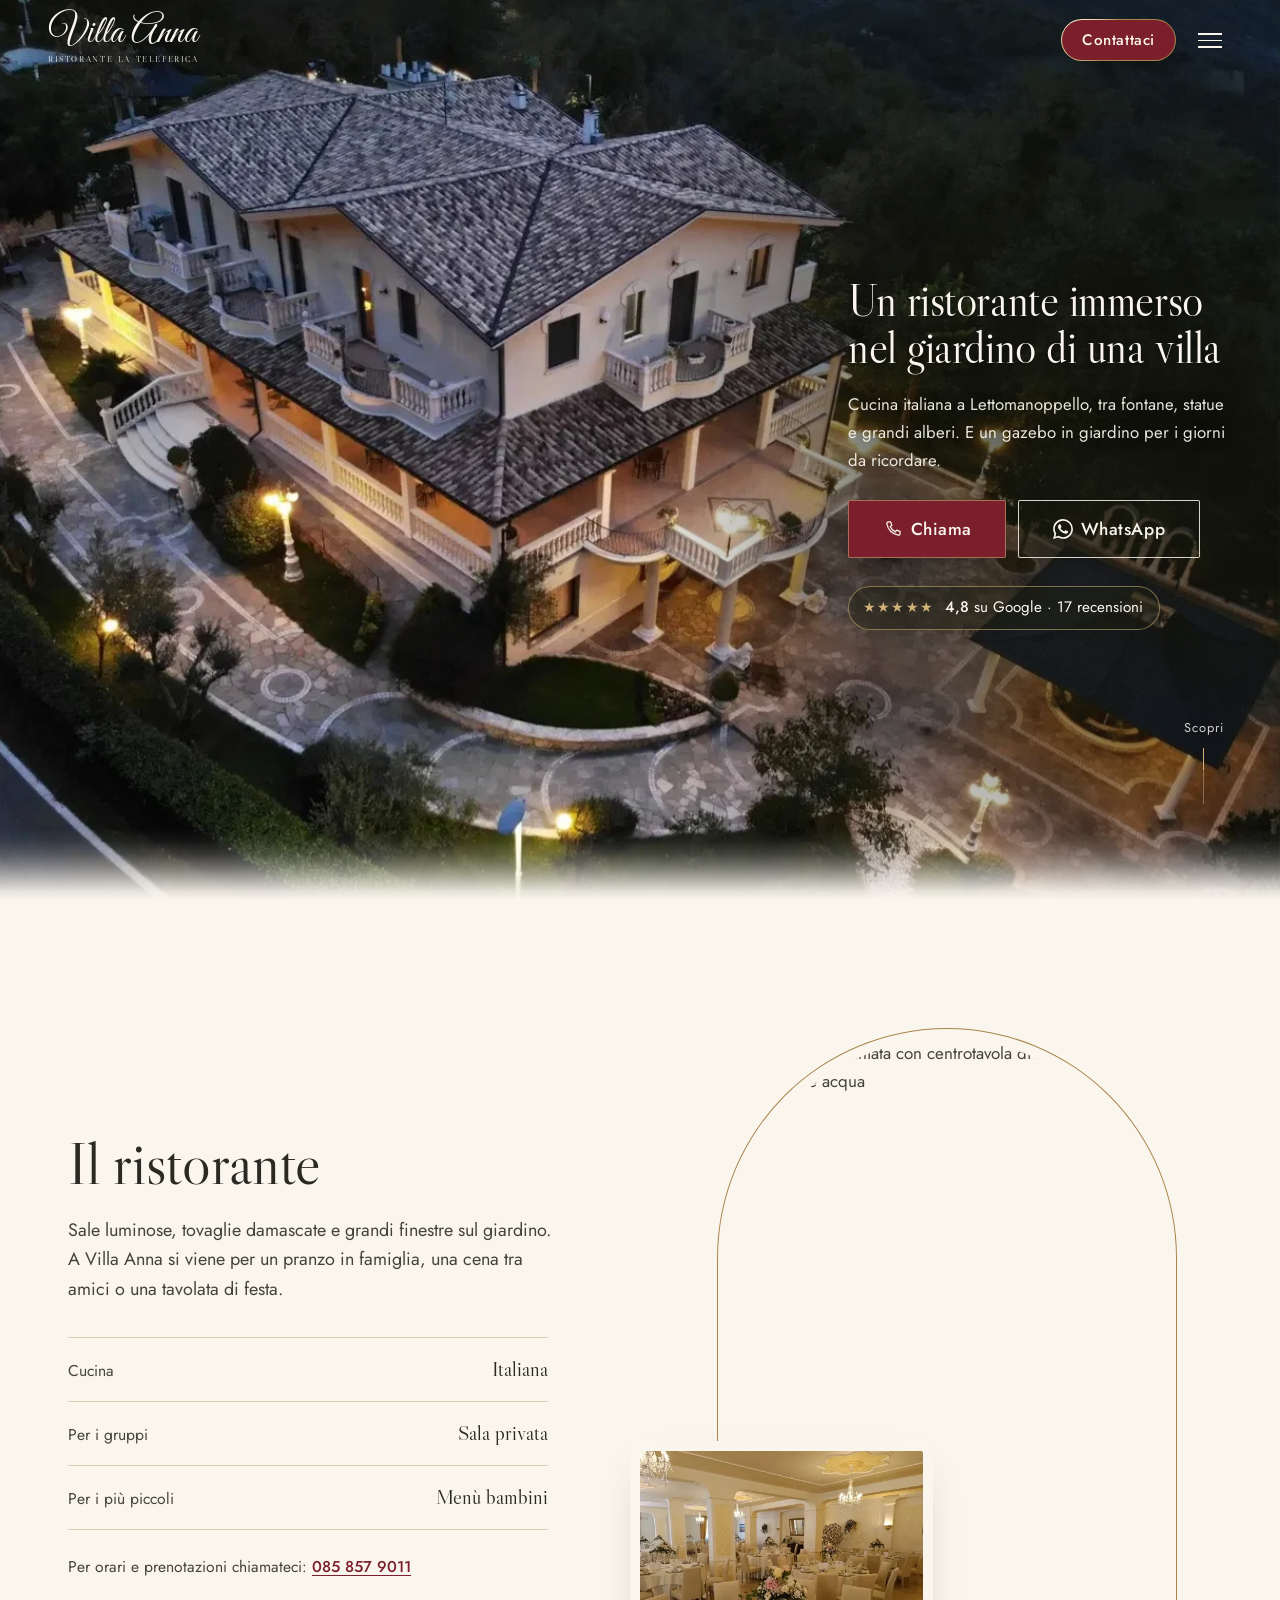
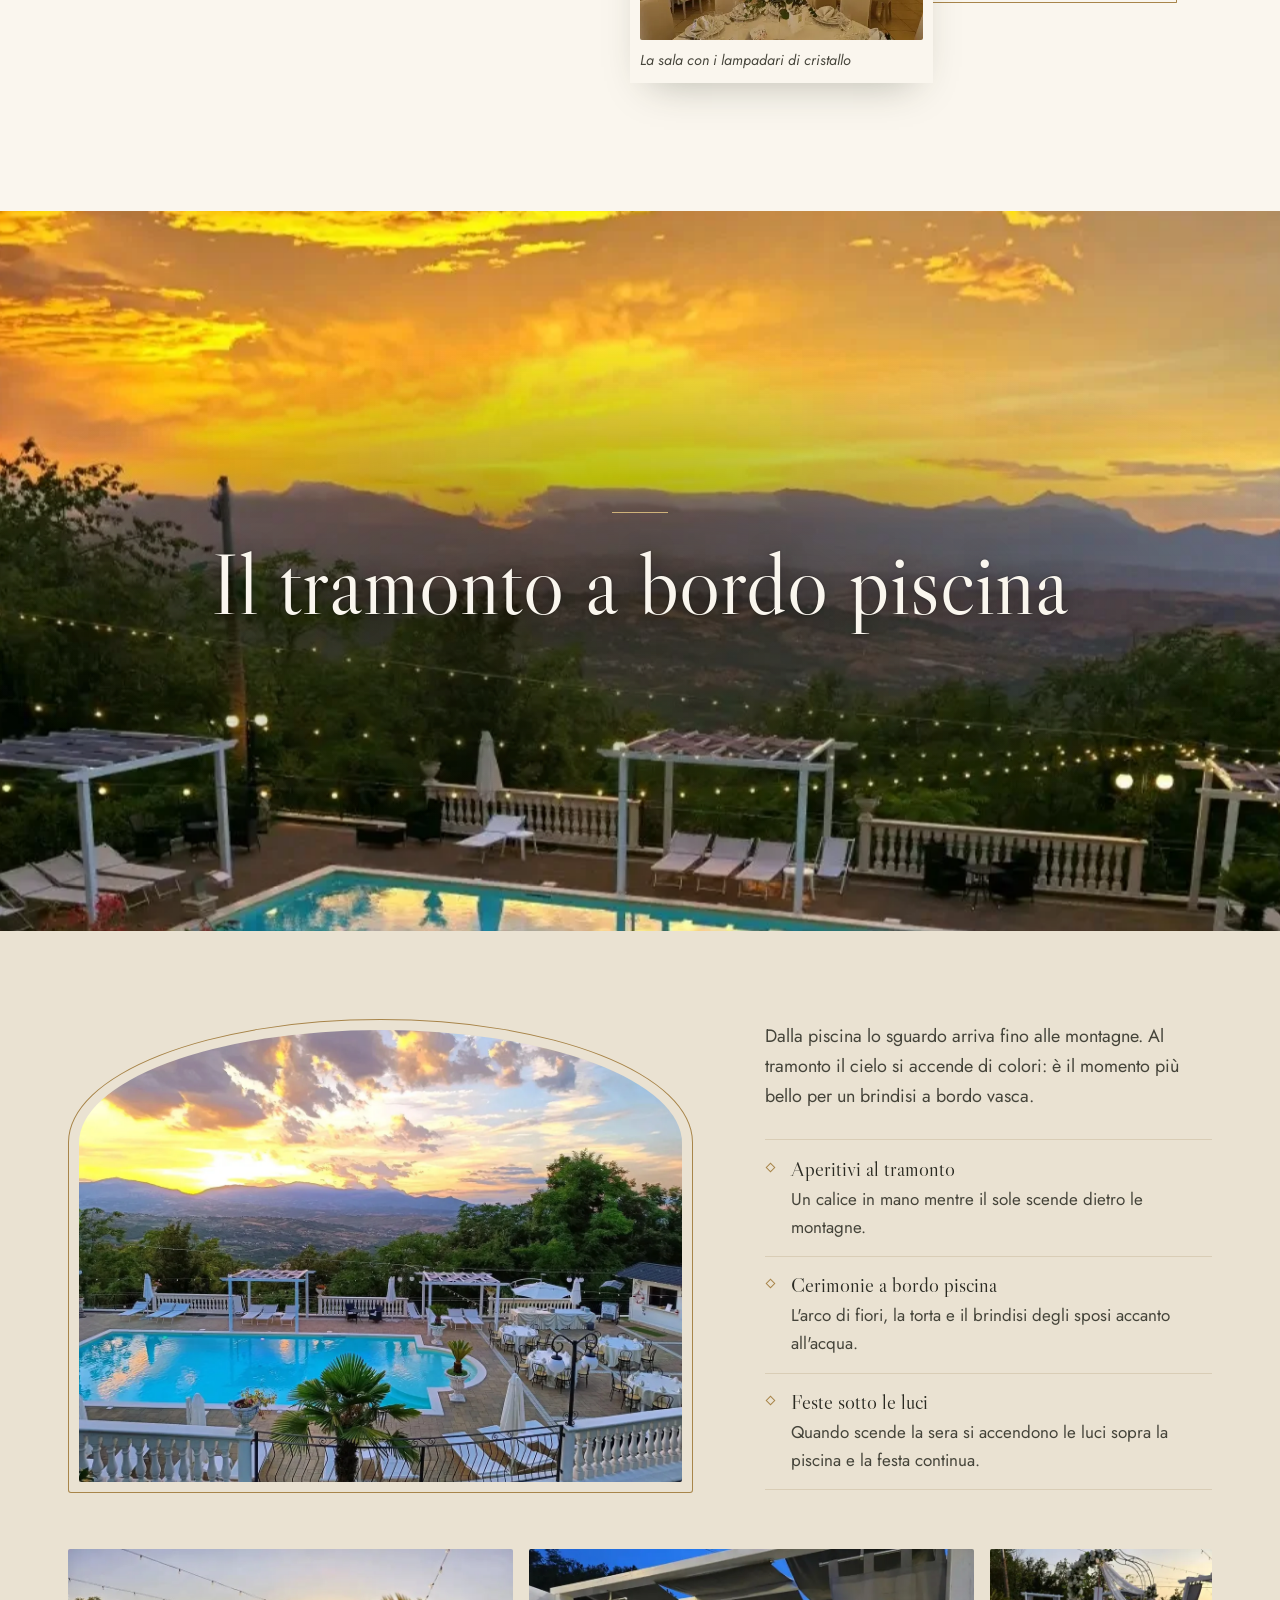
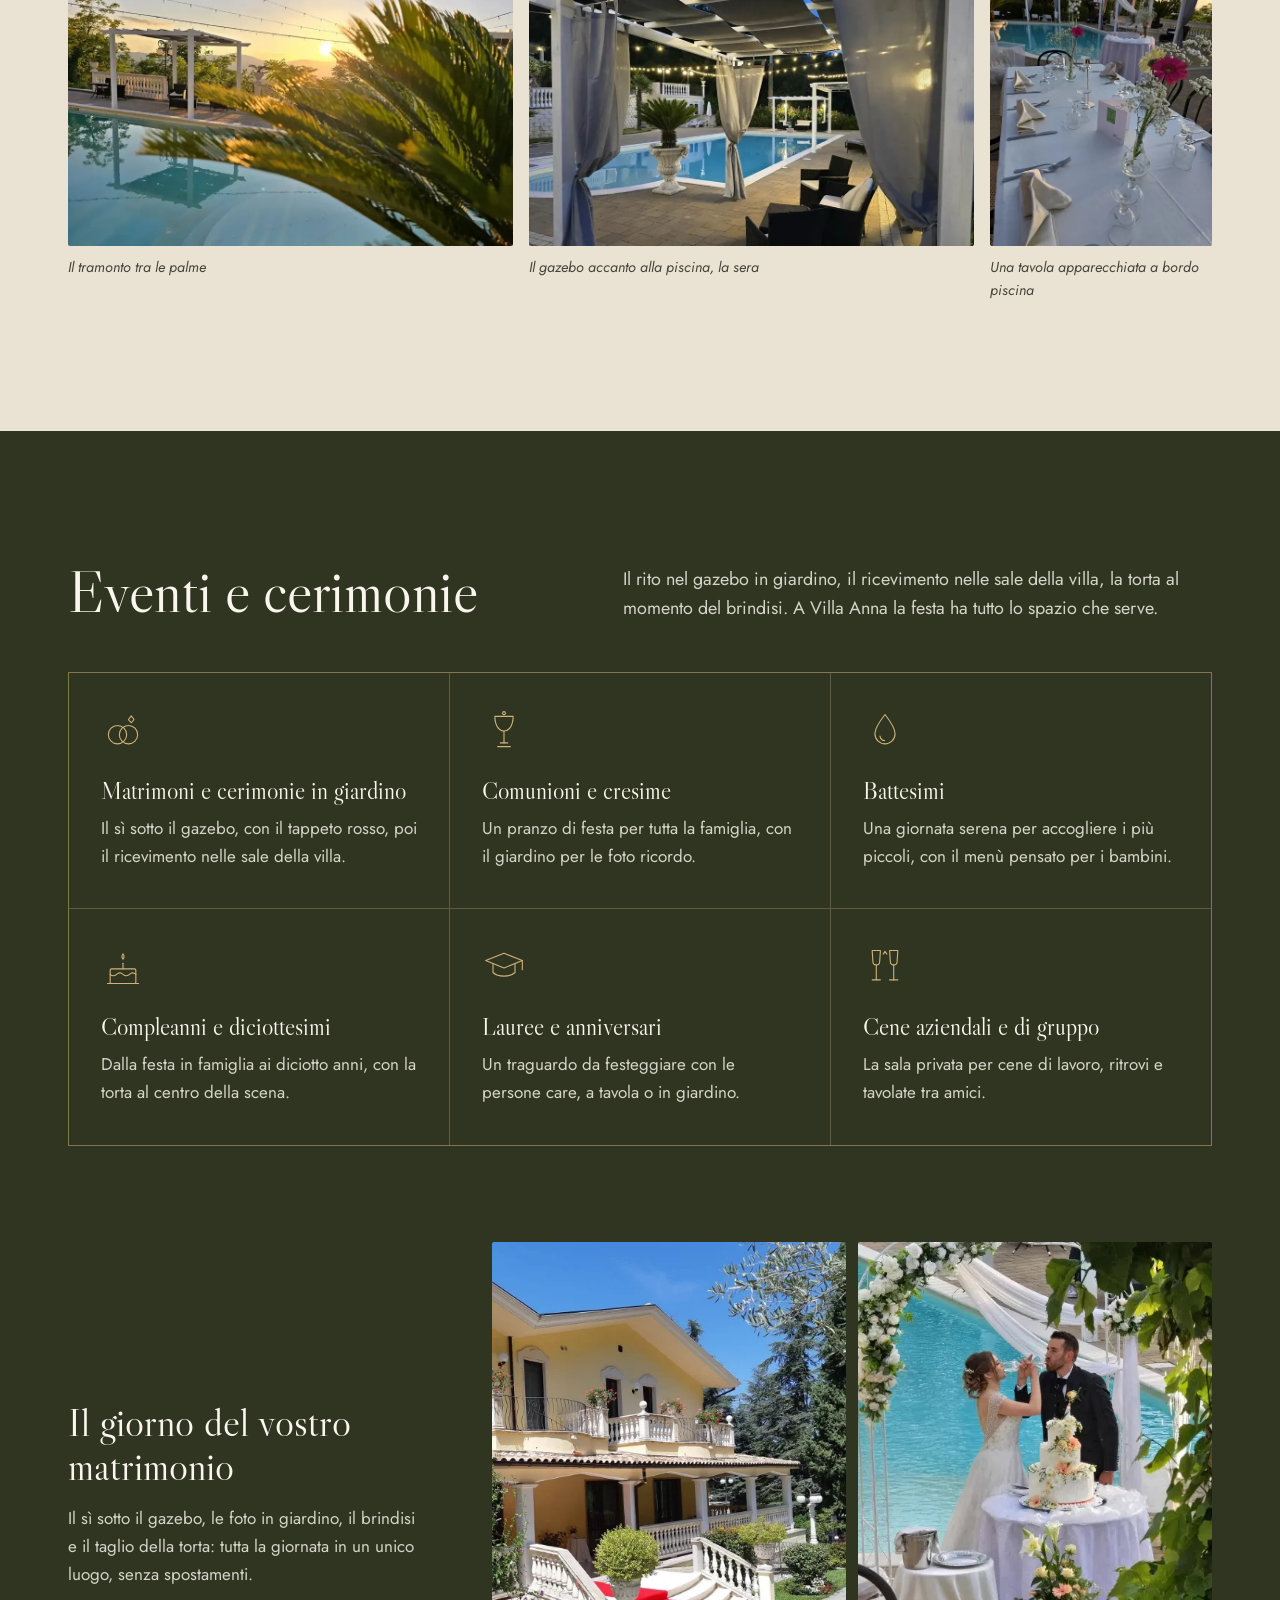
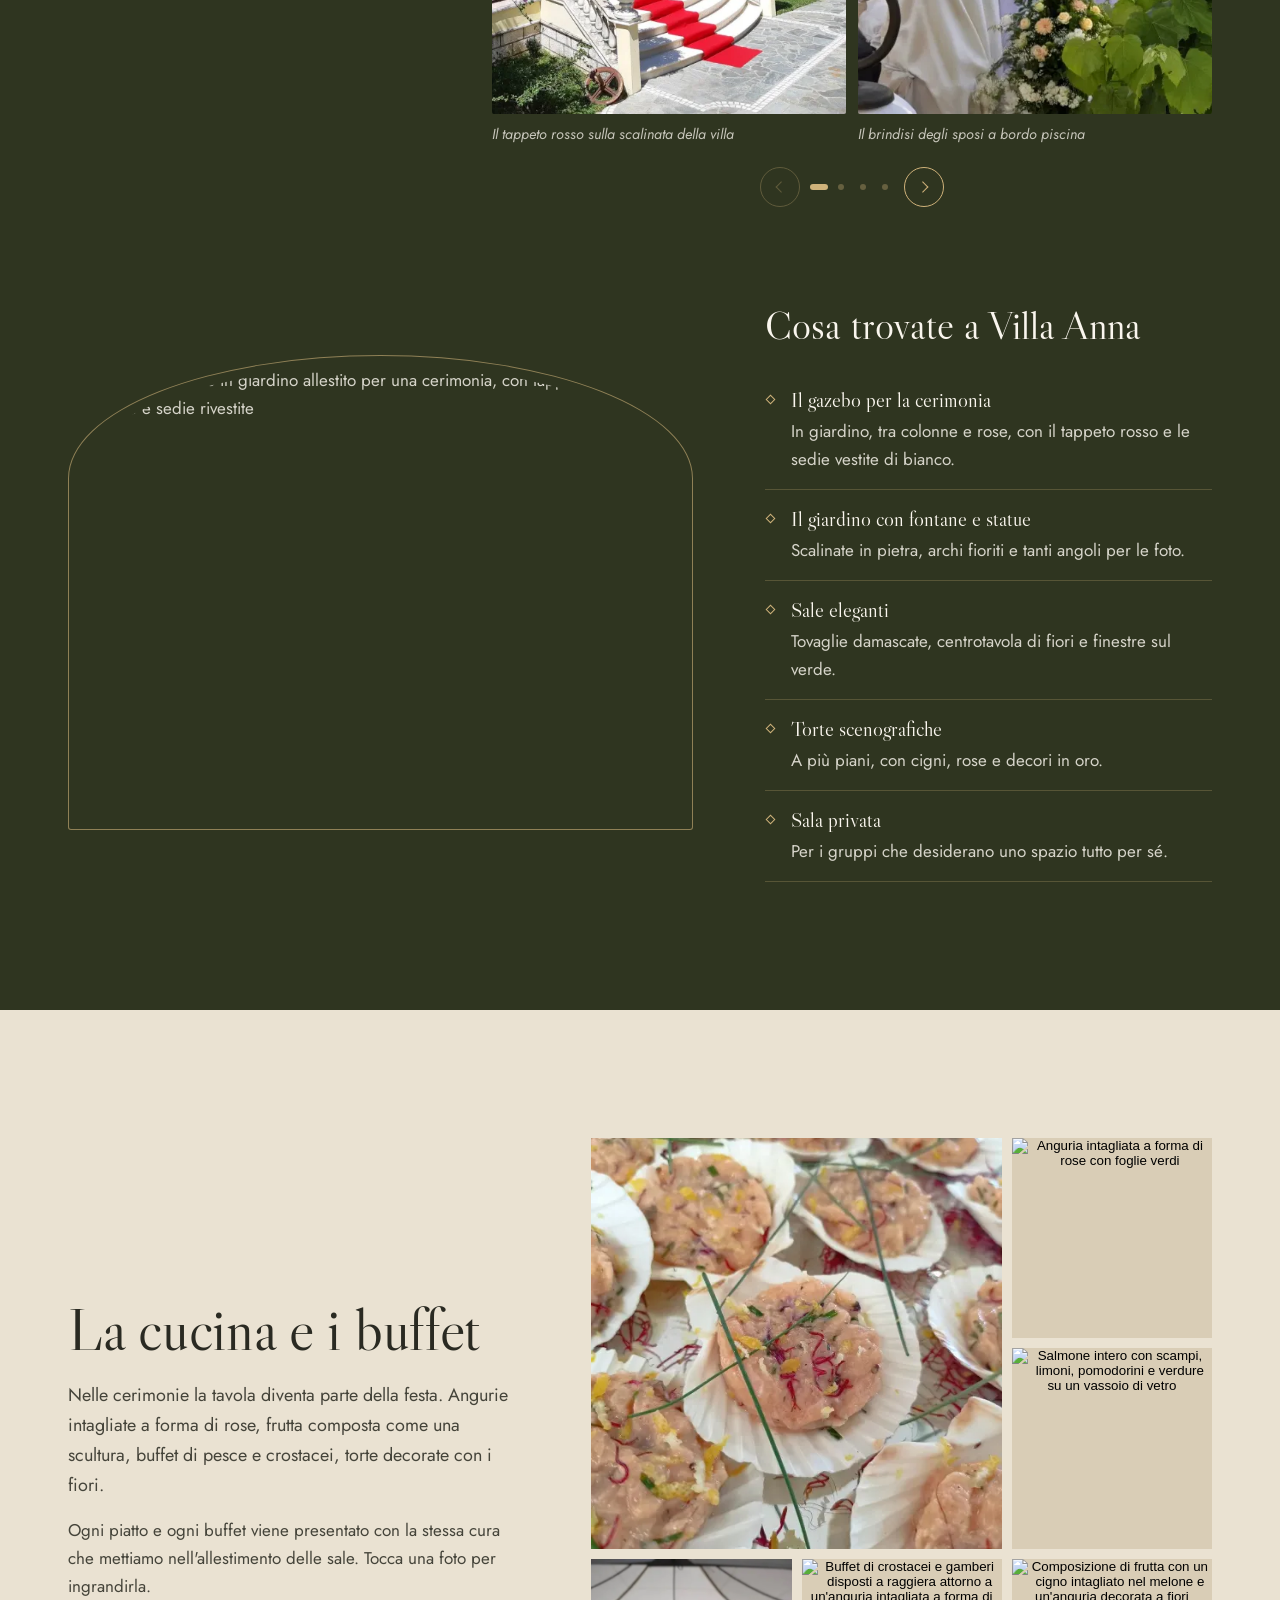
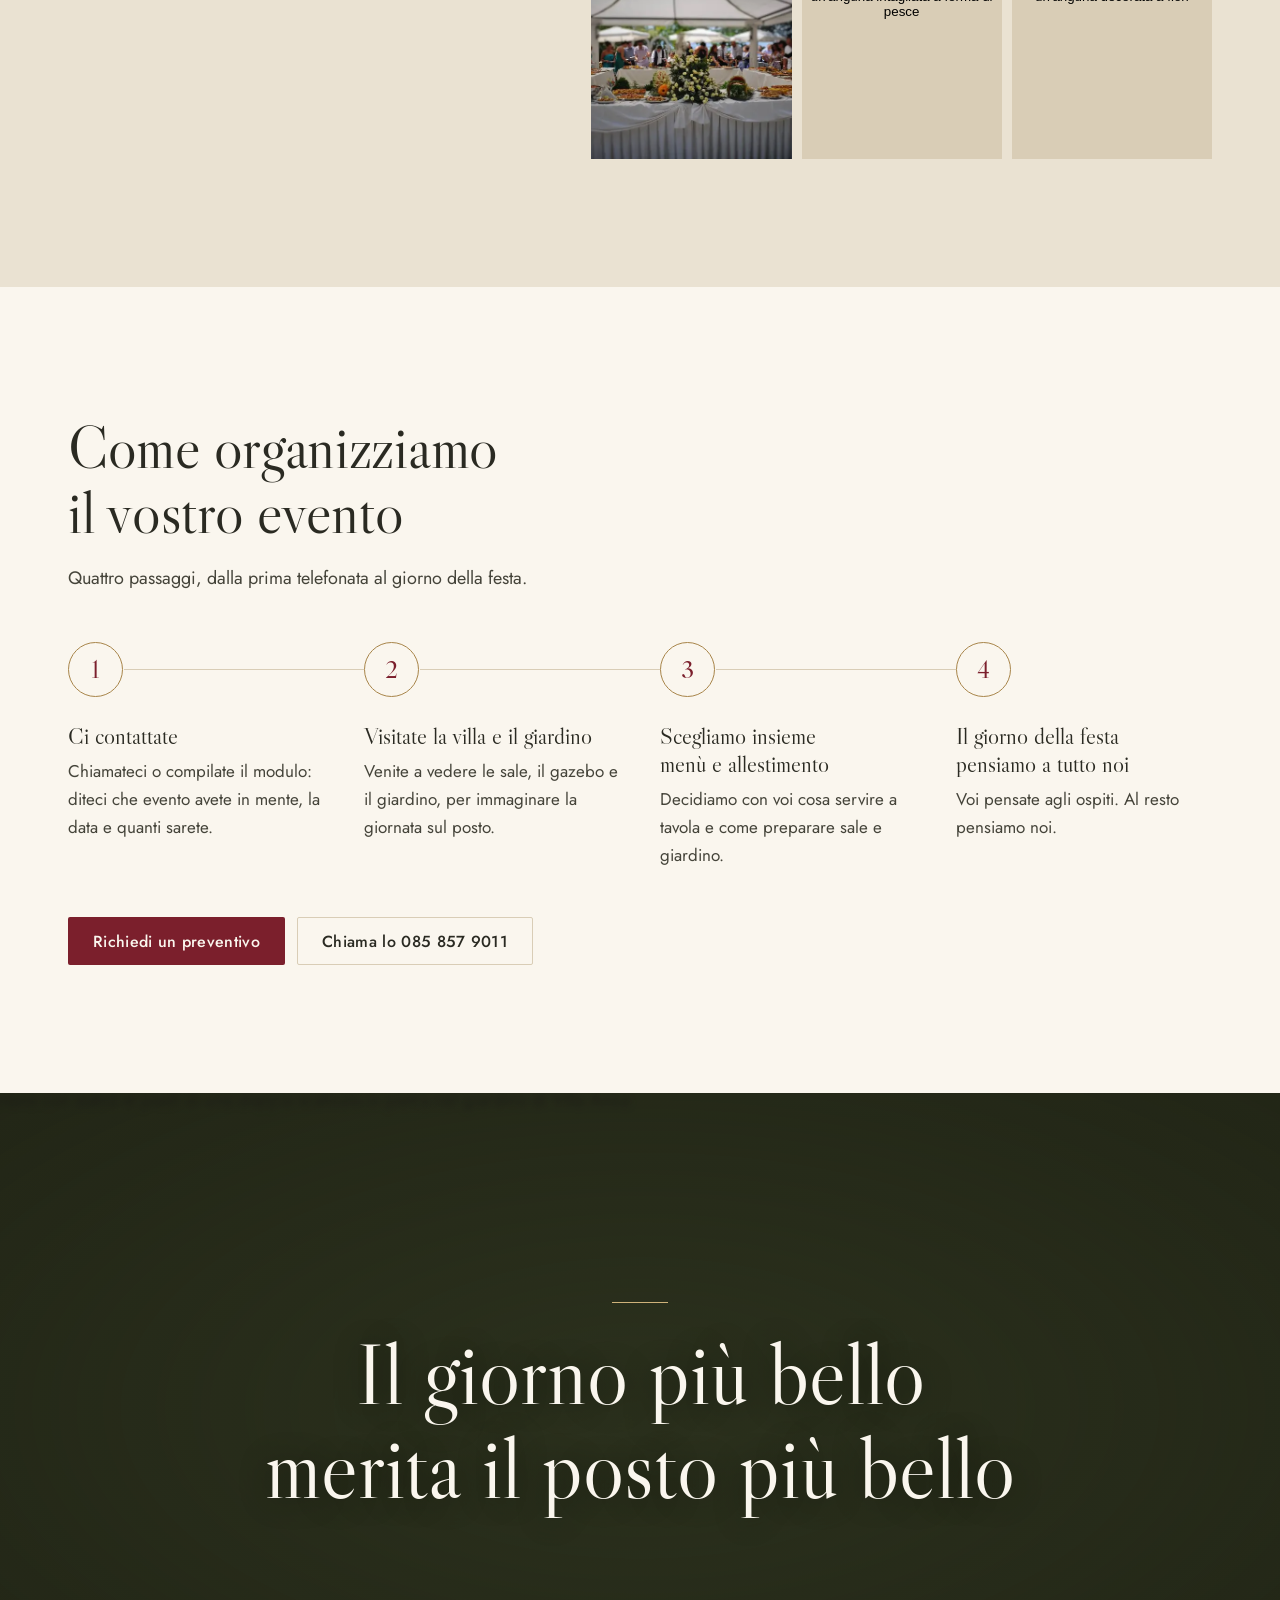
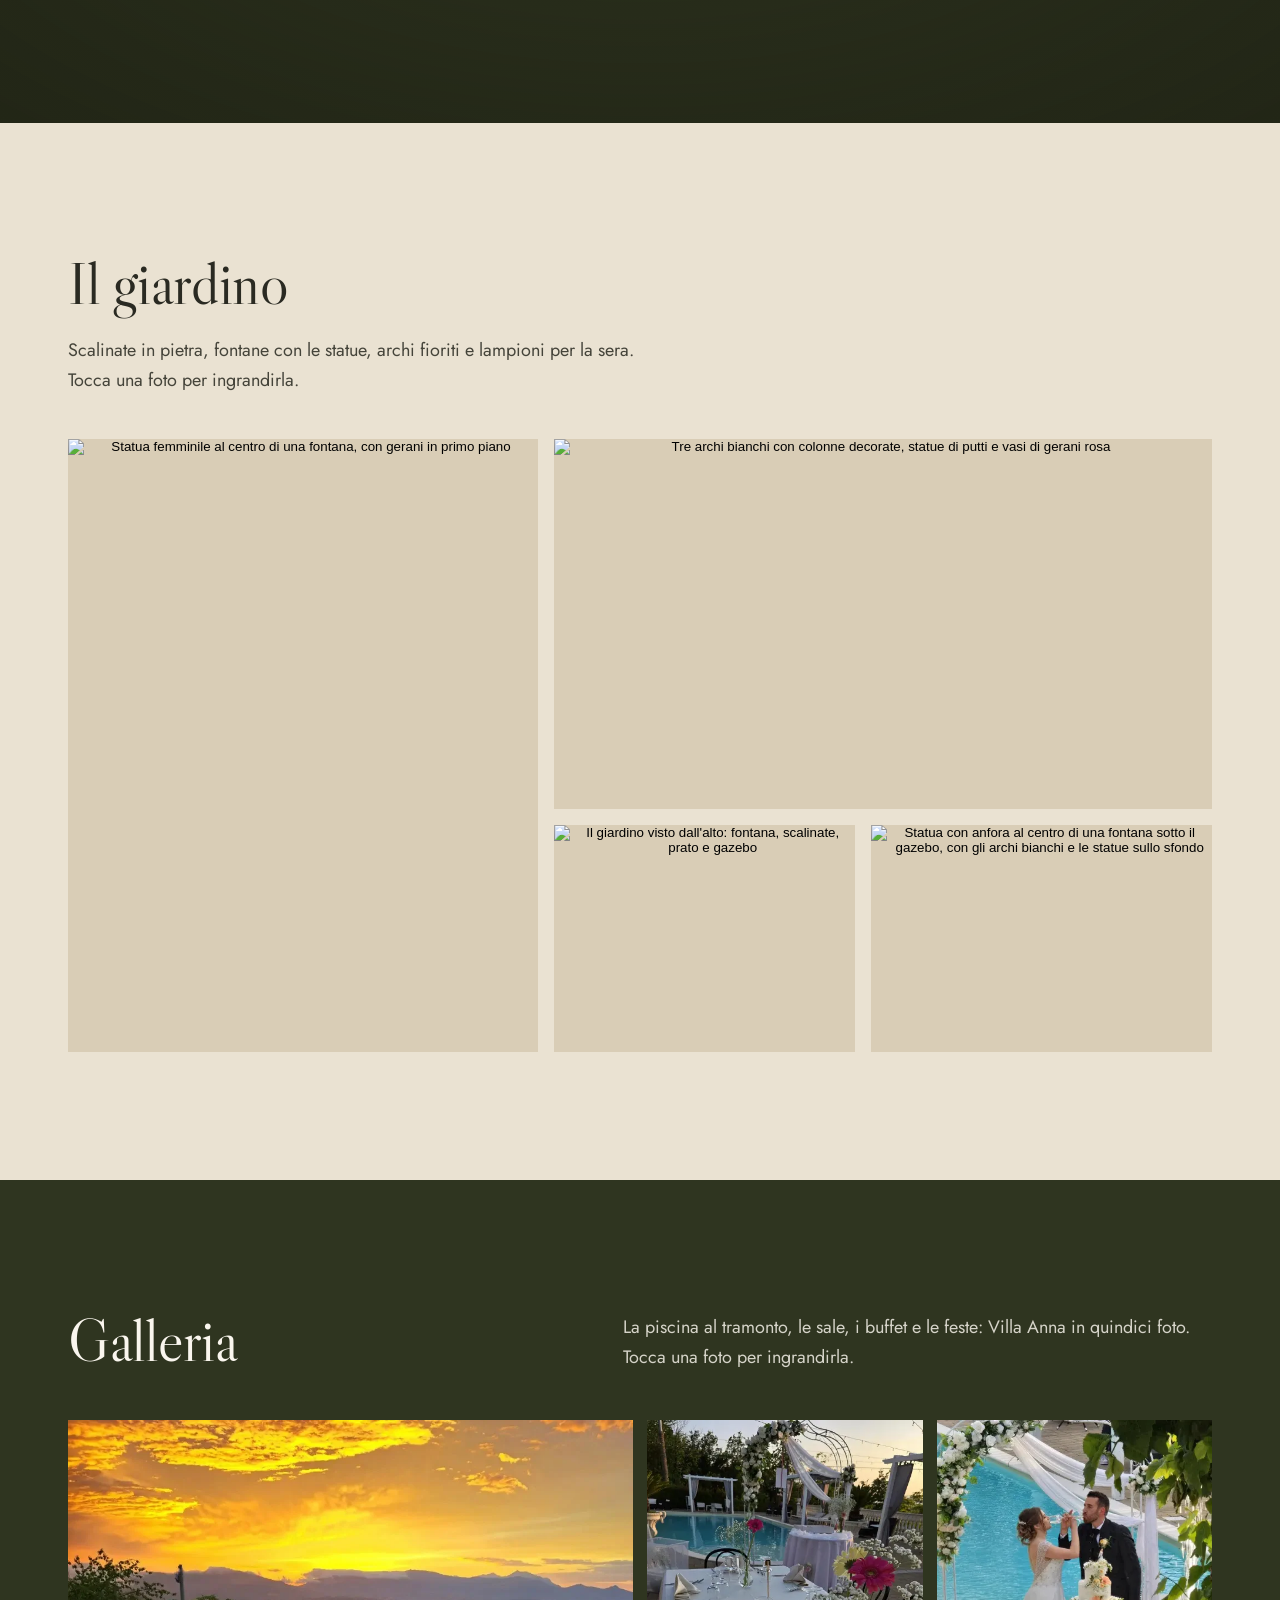
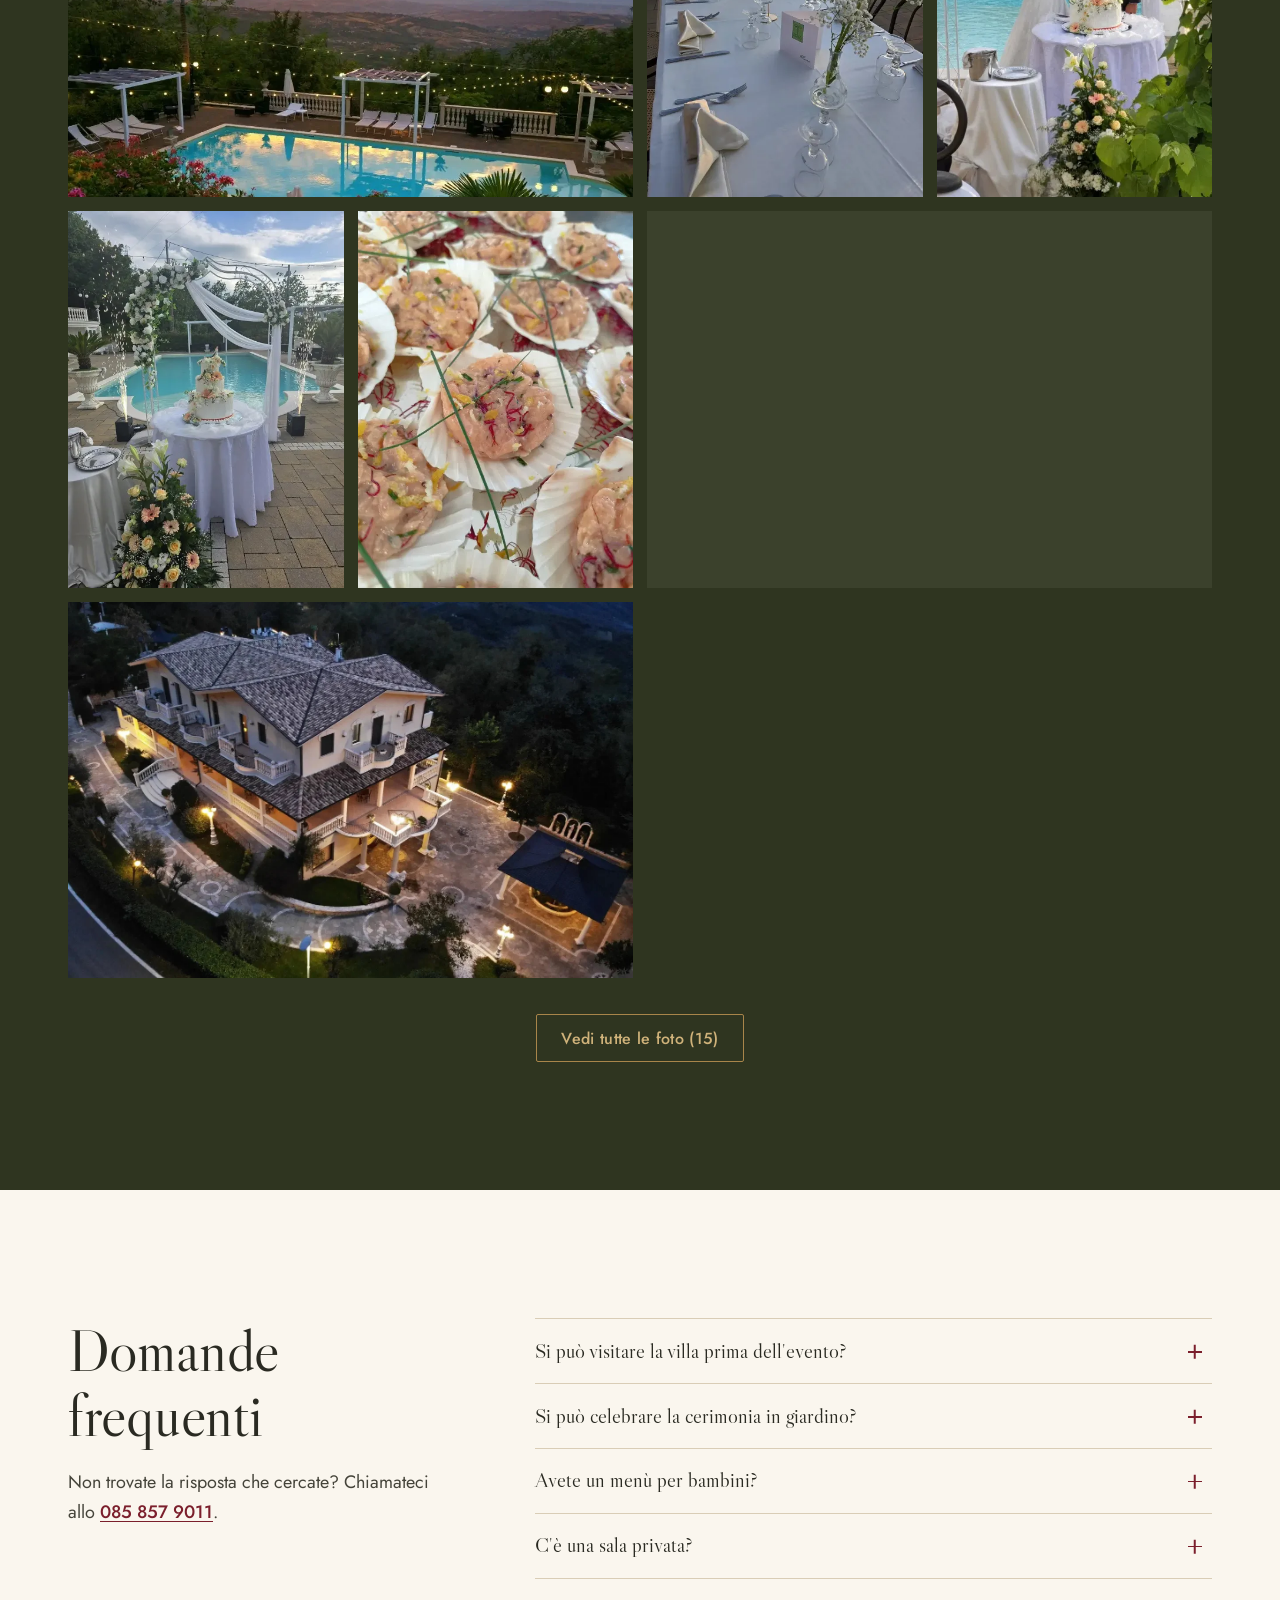
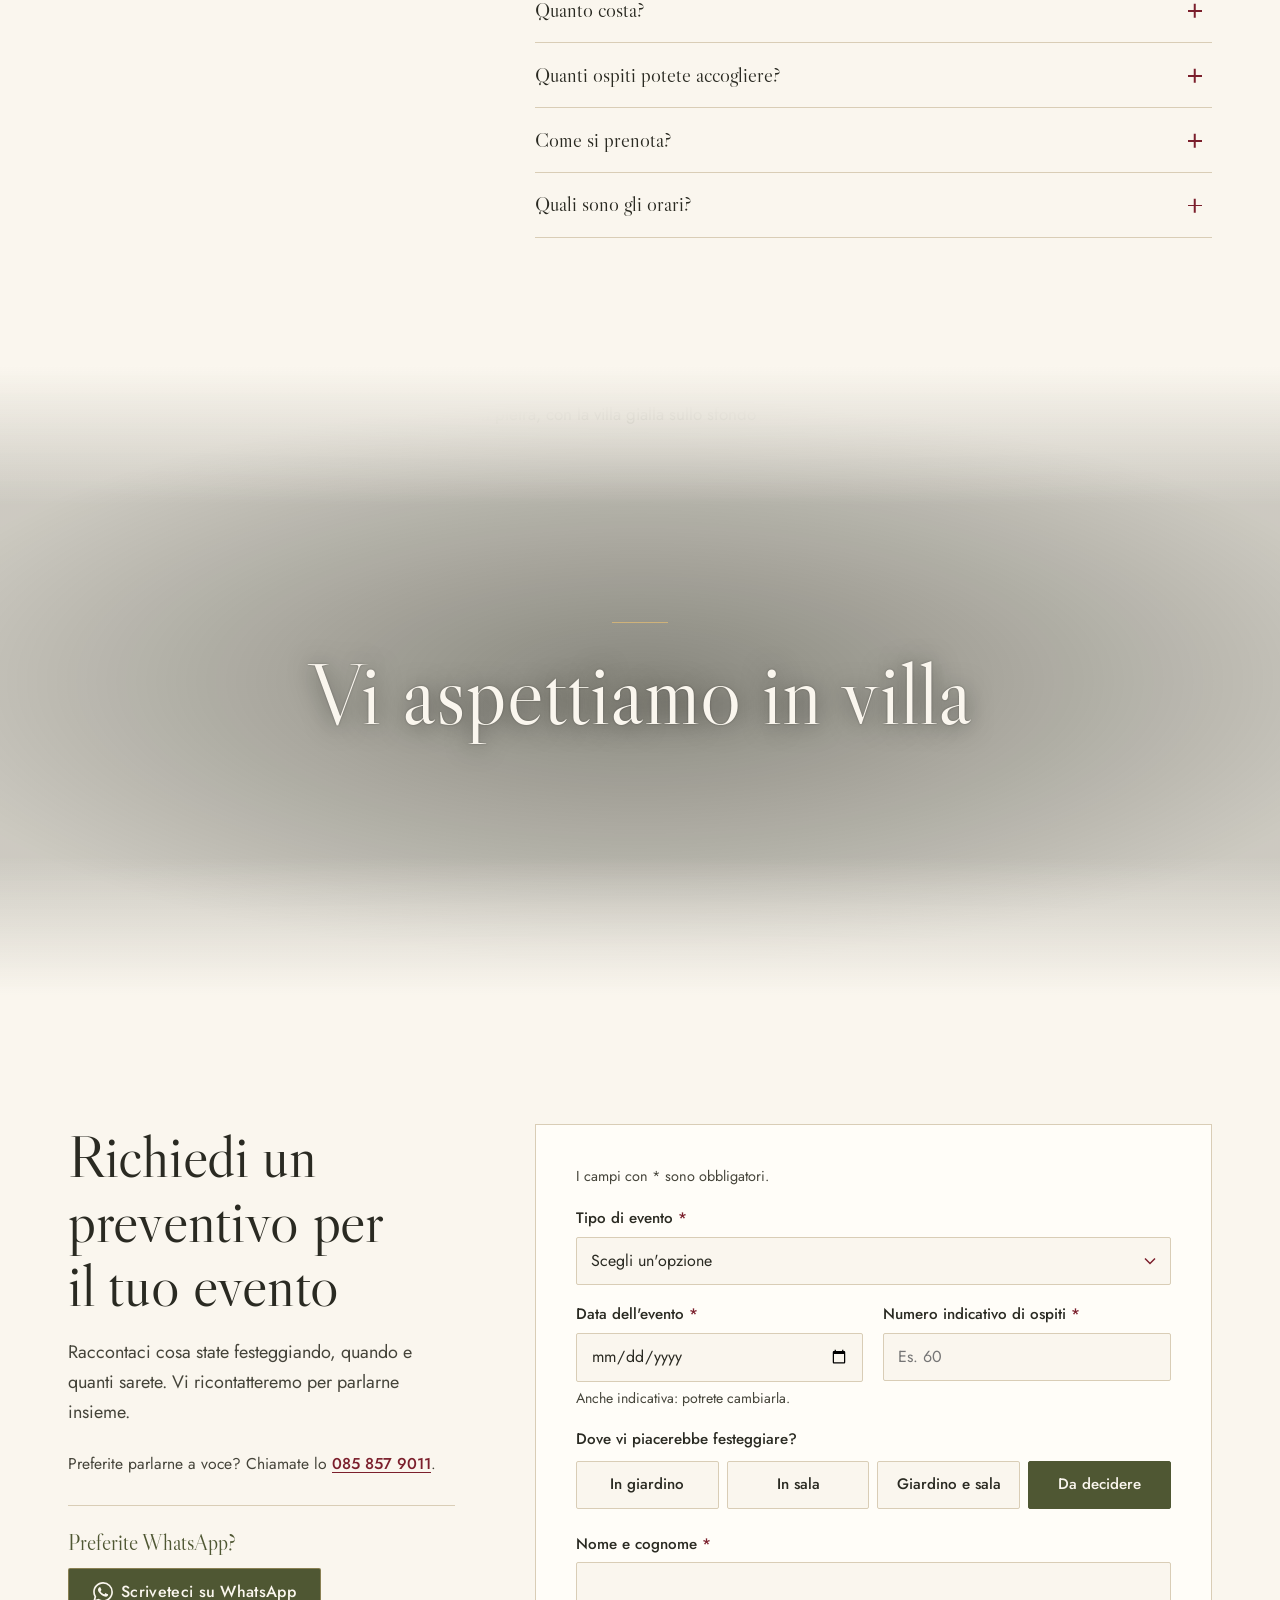
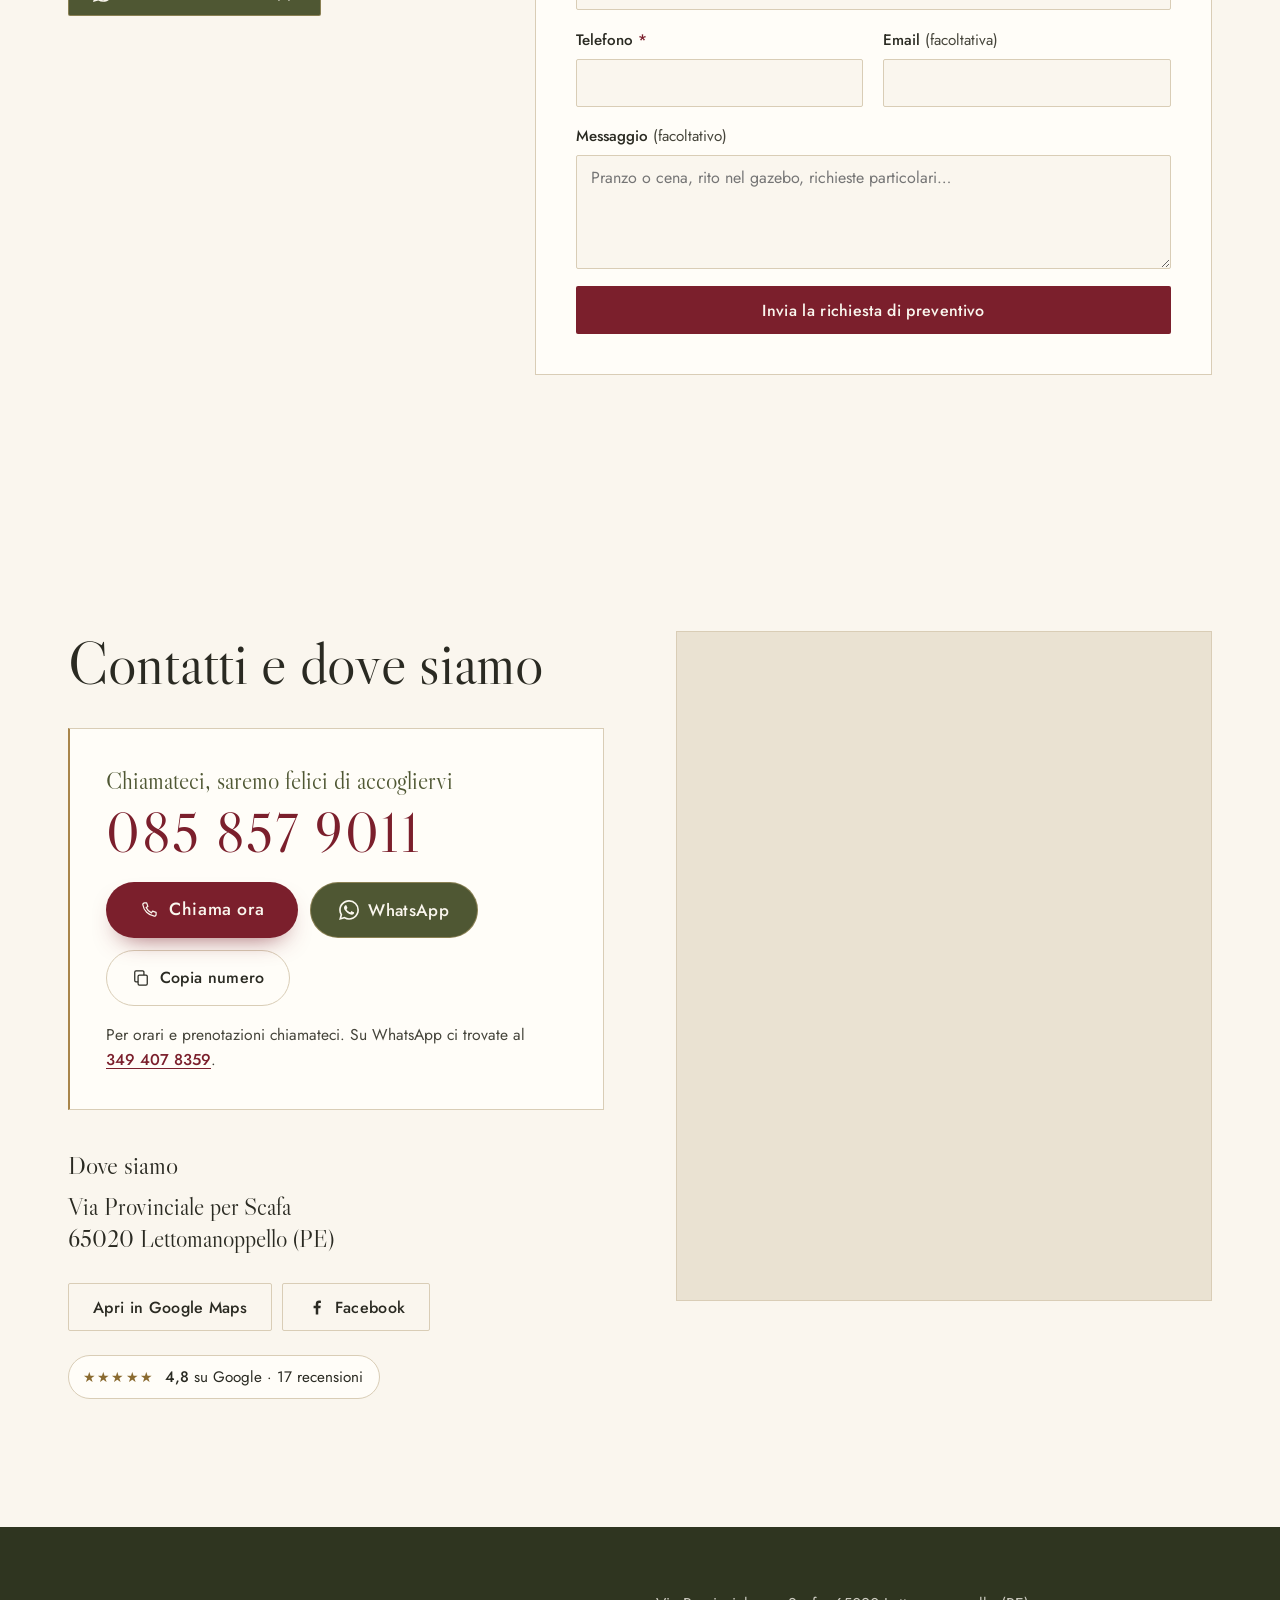
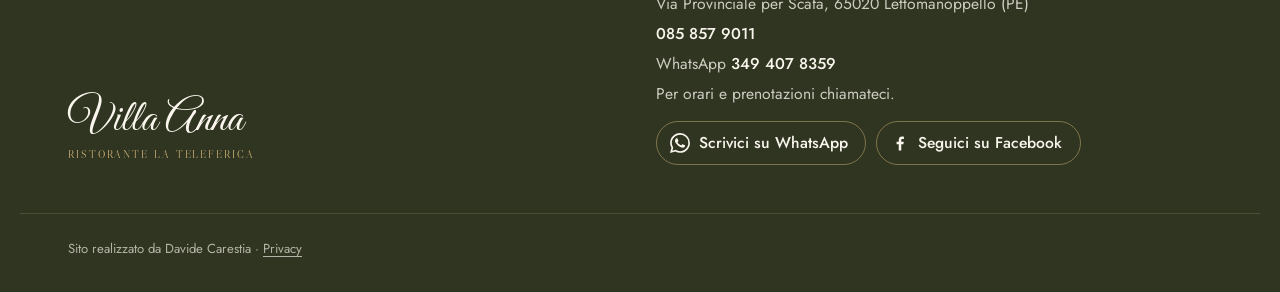
==== commit ab397a3b: "Hero con la villa dall'alto, fascia del tramonto in Piscina, facciata tra le foto degli Eventi Co-Au" ====
--- a/index.html
+++ b/index.html
@@ -15,16 +15,16 @@
   <meta property="og:title" content="Villa Anna – Ristorante La Teleferica">
   <meta property="og:description" content="Cucina italiana e cerimonie in una villa con giardino, fontane e gazebo a Lettomanoppello (PE).">
   <meta property="og:url" content="https://villaannalateleferica.it/">
-  <meta property="og:image" content="https://villaannalateleferica.it/img/og.jpg">
-  <meta property="og:image:secure_url" content="https://villaannalateleferica.it/img/og.jpg">
+  <meta property="og:image" content="https://villaannalateleferica.it/img/og.jpg?v=2">
+  <meta property="og:image:secure_url" content="https://villaannalateleferica.it/img/og.jpg?v=2">
   <meta property="og:image:type" content="image/jpeg">
   <meta property="og:image:width" content="1200">
   <meta property="og:image:height" content="630">
-  <meta property="og:image:alt" content="La piscina di Villa Anna al tramonto, con le montagne sullo sfondo">
+  <meta property="og:image:alt" content="La piscina di Villa Anna sotto un cielo di tramonto infuocato, con le montagne all'orizzonte">
   <meta name="twitter:card" content="summary_large_image">
   <meta name="twitter:title" content="Villa Anna – Ristorante La Teleferica">
   <meta name="twitter:description" content="Cucina italiana e cerimonie in una villa con giardino, fontane e gazebo a Lettomanoppello (PE).">
-  <meta name="twitter:image" content="https://villaannalateleferica.it/img/og.jpg">
+  <meta name="twitter:image" content="https://villaannalateleferica.it/img/og.jpg?v=2">
 
   <link rel="icon" type="image/png" sizes="32x32" href="img/favicon-32.png">
   <link rel="icon" type="image/png" sizes="192x192" href="img/favicon-192.png">
@@ -33,9 +33,9 @@
   <link rel="preconnect" href="https://fonts.googleapis.com">
   <link rel="preconnect" href="https://fonts.gstatic.com" crossorigin>
   <link href="https://fonts.googleapis.com/css2?family=Great+Vibes&family=Jost:wght@400;500&family=Libre+Caslon+Display&display=swap" rel="stylesheet">
-  <link rel="preload" as="image" href="img/villa-facciata-telefono.webp" type="image/webp" media="(max-width: 767px), (max-width: 959px) and (orientation: portrait)" fetchpriority="high">
-  <link rel="preload" as="image" href="img/villa-facciata-computer.webp" type="image/webp" media="(min-width: 960px), (min-width: 768px) and (orientation: landscape)" fetchpriority="high">
-  <link rel="stylesheet" href="style.css?v=14">
+  <link rel="preload" as="image" href="img/villa-dall-alto-sera-telefono.webp" type="image/webp" media="(max-width: 767px), (max-width: 959px) and (orientation: portrait)" fetchpriority="high">
+  <link rel="preload" as="image" href="img/villa-dall-alto-sera-1280.webp" type="image/webp" media="(min-width: 960px), (min-width: 768px) and (orientation: landscape)" fetchpriority="high">
+  <link rel="stylesheet" href="style.css?v=15">
   <script>document.documentElement.classList.add('js');</script>
 
   <script type="application/ld+json">
@@ -101,8 +101,8 @@
     <section class="hero" aria-labelledby="hero-title">
       <div class="hero__media">
         <picture>
-          <source media="(max-width: 767px), (max-width: 959px) and (orientation: portrait)" srcset="img/villa-facciata-telefono.webp" type="image/webp" width="1126" height="1536">
-          <img class="hero__img" src="img/villa-facciata-computer.webp" alt="La facciata gialla di Villa Anna con la scalinata bianca e il tappeto rosso, tra fiori e alberi" width="1920" height="1440" fetchpriority="high">
+          <source media="(max-width: 767px), (max-width: 959px) and (orientation: portrait)" srcset="img/villa-dall-alto-sera-telefono.webp" type="image/webp" width="860" height="853">
+          <img class="hero__img" src="img/villa-dall-alto-sera-1280.webp" alt="Villa Anna vista dall'alto, di sera, con le luci accese nel giardino, i balconi e il portico" width="1280" height="853" fetchpriority="high">
         </picture>
       </div>
       <div class="hero__veil" aria-hidden="true"></div>
@@ -162,10 +162,15 @@
 
     <!-- LA PISCINA -->
     <section class="section piscina" id="piscina" aria-labelledby="piscina-title">
+      <div class="band band--tramonto">
+        <div class="band__media">
+          <img src="img/piscina-tramonto-infuocato-1024.webp" srcset="img/piscina-tramonto-infuocato-512.webp 512w, img/piscina-tramonto-infuocato-1024.webp 1024w" sizes="100vw" alt="La piscina di Villa Anna sotto un cielo di tramonto infuocato, con le luci accese e le montagne all'orizzonte" width="1024" height="682" loading="lazy" decoding="async">
+        </div>
+        <h2 class="band__text" id="piscina-title">Il tramonto a bordo piscina</h2>
+      </div>
       <div class="wrap">
         <div class="piscina__grid">
           <div class="piscina__text reveal">
-            <h2 class="title" id="piscina-title">La piscina</h2>
             <p class="intro">Dalla piscina lo sguardo arriva fino alle montagne. Al tramonto il cielo si accende di colori: è il momento più bello per un brindisi a bordo vasca.</p>
             <ul class="momenti">
               <li>
@@ -182,12 +187,16 @@
               </li>
             </ul>
           </div>
-          <figure class="arch arch--wide piscina__tramonto reveal">
-            <img src="img/piscina-tramonto-panorama-montagne-640.webp" srcset="img/piscina-tramonto-panorama-montagne-640.webp 640w, img/piscina-tramonto-panorama-montagne-1280.webp 1280w" sizes="(min-width: 960px) 54vw, 92vw" alt="La piscina di Villa Anna al tramonto, con i gazebo, le palme e le montagne all'orizzonte" width="1280" height="853" loading="lazy" decoding="async">
+          <figure class="arch arch--wide piscina__tavoli reveal">
+            <img src="img/piscina-tramonto-tavoli-640.webp" srcset="img/piscina-tramonto-tavoli-640.webp 640w, img/piscina-tramonto-tavoli-1280.webp 1280w" sizes="54vw" alt="La piscina al tramonto con i tavoli apparecchiati per un ricevimento, i lettini e le montagne all'orizzonte" width="1280" height="988" loading="lazy" decoding="async">
           </figure>
         </div>
 
         <div class="piscina__altre carosello reveal">
+          <figure class="piscina__foto solo-telefono">
+            <img src="img/piscina-tramonto-tavoli-640.webp" srcset="img/piscina-tramonto-tavoli-640.webp 640w, img/piscina-tramonto-tavoli-1280.webp 1280w" sizes="84vw" alt="La piscina al tramonto con i tavoli apparecchiati per un ricevimento, i lettini e le montagne all'orizzonte" width="1280" height="988" loading="lazy" decoding="async">
+            <figcaption>Aperitivi e ricevimenti a bordo piscina</figcaption>
+          </figure>
           <figure class="piscina__foto piscina__foto--l">
             <img src="img/piscina-tramonto-palma-480.webp" srcset="img/piscina-tramonto-palma-480.webp 480w, img/piscina-tramonto-palma-960.webp 960w" sizes="(min-width: 960px) 38vw, 84vw" alt="Il sole che tramonta tra le foglie di una palma, riflesso nell'acqua della piscina" width="960" height="640" loading="lazy" decoding="async">
             <figcaption>Il tramonto tra le palme</figcaption>
@@ -251,6 +260,10 @@
             <p>Il sì sotto il gazebo, le foto in giardino, il brindisi e il taglio della torta: tutta la giornata in un unico luogo, senza spostamenti.</p>
           </div>
           <div class="nozze__foto scorre reveal" id="nozze-foto" aria-label="Foto dei matrimoni a Villa Anna" data-scorre>
+            <figure>
+              <img src="img/scalinata-tappeto-rosso-480.webp" srcset="img/scalinata-tappeto-rosso-480.webp 480w, img/scalinata-tappeto-rosso-960.webp 960w" sizes="(min-width: 960px) 30vw, 60vw" alt="La scalinata bianca di Villa Anna con il tappeto rosso, davanti al portico della villa" width="960" height="1280" loading="lazy" decoding="async">
+              <figcaption>Il tappeto rosso sulla scalinata della villa</figcaption>
+            </figure>
             <figure class="solo-telefono">
               <img src="img/gazebo-cerimonie.jpg" alt="Il gazebo bianco in giardino allestito per una cerimonia, con tappeto rosso, lanterne e sedie rivestite" width="1600" height="1200" loading="lazy" decoding="async">
               <figcaption>Il gazebo allestito per la cerimonia</figcaption>
@@ -416,12 +429,12 @@
       <div class="wrap">
         <div class="galleria__head reveal">
           <h2 class="title title--light" id="galleria-title">Galleria</h2>
-          <p class="intro intro--light">La piscina al tramonto, le sale, i buffet e le feste: Villa Anna in dodici foto. Tocca una foto per ingrandirla.</p>
+          <p class="intro intro--light">La piscina al tramonto, le sale, i buffet e le feste: Villa Anna in quindici foto. Tocca una foto per ingrandirla.</p>
         </div>
 
         <div class="galleria__grid carosello reveal" id="galleria-foto" data-gallery="Galleria">
           <button class="gallery__item galleria__foto g-l" type="button">
-            <img src="img/piscina-tramonto-panorama-montagne-640.webp" srcset="img/piscina-tramonto-panorama-montagne-640.webp 640w, img/piscina-tramonto-panorama-montagne-1280.webp 1280w" sizes="(min-width: 960px) 46vw, 84vw" alt="La piscina di Villa Anna al tramonto, con i gazebo, le palme e le montagne all'orizzonte" width="1280" height="853" loading="lazy" decoding="async" data-full="img/piscina-tramonto-panorama-montagne-1280.webp">
+            <img src="img/piscina-tramonto-infuocato-512.webp" srcset="img/piscina-tramonto-infuocato-512.webp 512w, img/piscina-tramonto-infuocato-1024.webp 1024w" sizes="(min-width: 960px) 46vw, 84vw" alt="La piscina di Villa Anna sotto un cielo di tramonto infuocato, con le luci accese e le montagne all'orizzonte" width="1024" height="682" loading="lazy" decoding="async" data-full="img/piscina-tramonto-infuocato-1024.webp">
           </button>
           <button class="gallery__item galleria__foto g-p" type="button">
             <img src="img/tavola-apparecchiata-piscina-tramonto-480.webp" srcset="img/tavola-apparecchiata-piscina-tramonto-480.webp 480w, img/tavola-apparecchiata-piscina-tramonto-960.webp 960w" sizes="(min-width: 960px) 23vw, 50vw" alt="Una tavola apparecchiata con i fiori a bordo piscina, al tramonto" width="960" height="1280" loading="lazy" decoding="async" data-full="img/tavola-apparecchiata-piscina-tramonto-960.webp">
@@ -436,10 +449,10 @@
             <img src="img/antipasto-tartare-capesante-480.webp" srcset="img/antipasto-tartare-capesante-480.webp 480w, img/antipasto-tartare-capesante-960.webp 960w" sizes="(min-width: 960px) 23vw, 50vw" alt="Antipasto di tartare servita nelle conchiglie di capasanta" width="960" height="1280" loading="lazy" decoding="async" data-full="img/antipasto-tartare-capesante-960.webp">
           </button>
           <button class="gallery__item galleria__foto g-l" type="button">
-            <img src="img/sala-interna-lampadari-480.webp" srcset="img/sala-interna-lampadari-480.webp 480w, img/sala-interna-lampadari-960.webp 960w" sizes="(min-width: 960px) 46vw, 84vw" alt="La sala interna con i lampadari di cristallo, i tavoli apparecchiati e i fiori" width="960" height="640" loading="lazy" decoding="async" data-full="img/sala-interna-lampadari-960.webp">
-          </button>
-          <button class="gallery__item galleria__foto g-l is-extra" type="button" style="--n: 0">
-            <img src="img/buffet-sotto-gazebo-640.webp" srcset="img/buffet-sotto-gazebo-640.webp 640w, img/buffet-sotto-gazebo-1280.webp 1280w" sizes="(min-width: 960px) 46vw, 84vw" alt="Il buffet sotto il gazebo bianco in giardino, con gli ospiti attorno ai tavoli" width="1280" height="853" loading="lazy" decoding="async" data-full="img/buffet-sotto-gazebo-1280.webp">
+            <img src="img/piscina-tramonto-tavoli-640.webp" srcset="img/piscina-tramonto-tavoli-640.webp 640w, img/piscina-tramonto-tavoli-1280.webp 1280w" sizes="(min-width: 960px) 46vw, 84vw" alt="La piscina al tramonto con i tavoli apparecchiati per un ricevimento, i lettini e le montagne all'orizzonte" width="1280" height="988" loading="lazy" decoding="async" data-full="img/piscina-tramonto-tavoli-1280.webp">
+          </button>
+          <button class="gallery__item galleria__foto g-l" type="button" style="--n: 0">
+            <img src="img/villa-dall-alto-sera-640.webp" srcset="img/villa-dall-alto-sera-640.webp 640w, img/villa-dall-alto-sera-1280.webp 1280w" sizes="(min-width: 960px) 46vw, 84vw" alt="Villa Anna vista dall'alto, di sera, con le luci accese nel giardino, i balconi e il portico" width="1280" height="853" loading="lazy" decoding="async" data-full="img/villa-dall-alto-sera-1280.webp">
           </button>
           <button class="gallery__item galleria__foto g-p is-extra" type="button" style="--n: 1">
             <img src="img/tableau-just-married-480.webp" srcset="img/tableau-just-married-480.webp 480w, img/tableau-just-married-960.webp 960w" sizes="(min-width: 960px) 23vw, 50vw" alt="Il tableau degli sposi con la scritta Just Married, fiori bianchi e i nomi dei tavoli" width="960" height="1280" loading="lazy" decoding="async" data-full="img/tableau-just-married-960.webp">
@@ -448,18 +461,27 @@
             <img src="img/taglio-torta-notte-fontane-dall-alto-480.webp" srcset="img/taglio-torta-notte-fontane-dall-alto-480.webp 480w, img/taglio-torta-notte-fontane-dall-alto-960.webp 960w" sizes="(min-width: 960px) 23vw, 50vw" alt="Il taglio della torta di sera, visto dall'alto, con le fontane luminose accanto alla piscina" width="960" height="1280" loading="lazy" decoding="async" data-full="img/taglio-torta-notte-fontane-dall-alto-960.webp">
           </button>
           <button class="gallery__item galleria__foto g-t is-extra" type="button" style="--n: 3">
+            <img src="img/sala-interna-lampadari-480.webp" srcset="img/sala-interna-lampadari-480.webp 480w, img/sala-interna-lampadari-960.webp 960w" sizes="(min-width: 960px) 31vw, 84vw" alt="La sala interna con i lampadari di cristallo, i tavoli apparecchiati e i fiori" width="960" height="640" loading="lazy" decoding="async" data-full="img/sala-interna-lampadari-960.webp">
+          </button>
+          <button class="gallery__item galleria__foto g-t is-extra" type="button" style="--n: 4">
+            <img src="img/buffet-sotto-gazebo-640.webp" srcset="img/buffet-sotto-gazebo-640.webp 640w, img/buffet-sotto-gazebo-1280.webp 1280w" sizes="(min-width: 960px) 31vw, 84vw" alt="Il buffet sotto il gazebo bianco in giardino, con gli ospiti attorno ai tavoli" width="1280" height="853" loading="lazy" decoding="async" data-full="img/buffet-sotto-gazebo-1280.webp">
+          </button>
+          <button class="gallery__item galleria__foto g-t is-extra" type="button" style="--n: 5">
             <img src="img/piscina-tramonto-palma-480.webp" srcset="img/piscina-tramonto-palma-480.webp 480w, img/piscina-tramonto-palma-960.webp 960w" sizes="(min-width: 960px) 31vw, 84vw" alt="Il sole che tramonta tra le foglie di una palma, riflesso nell'acqua della piscina" width="960" height="640" loading="lazy" decoding="async" data-full="img/piscina-tramonto-palma-960.webp">
           </button>
-          <button class="gallery__item galleria__foto g-t is-extra" type="button" style="--n: 4">
+          <button class="gallery__item galleria__foto g-t is-extra" type="button" style="--n: 6">
             <img src="img/gazebo-piscina-sera-luci-480.webp" srcset="img/gazebo-piscina-sera-luci-480.webp 480w, img/gazebo-piscina-sera-luci-960.webp 960w" sizes="(min-width: 960px) 31vw, 84vw" alt="Il gazebo con le tende bianche accanto alla piscina illuminata, di sera" width="960" height="640" loading="lazy" decoding="async" data-full="img/gazebo-piscina-sera-luci-960.webp">
           </button>
-          <button class="gallery__item galleria__foto g-t is-extra" type="button" style="--n: 5">
+          <button class="gallery__item galleria__foto g-t is-extra" type="button" style="--n: 7">
             <img src="img/torta-arco-piscina-notte-480.webp" srcset="img/torta-arco-piscina-notte-480.webp 480w, img/torta-arco-piscina-notte-960.webp 960w" sizes="(min-width: 960px) 31vw, 84vw" alt="La torta nuziale sotto l'arco di fiori a bordo piscina, di sera, con le luci accese" width="960" height="588" loading="lazy" decoding="async" data-full="img/torta-arco-piscina-notte-960.webp">
+          </button>
+          <button class="gallery__item galleria__foto g-t is-extra" type="button" style="--n: 8">
+            <img src="img/villa-facciata-tappeto-rosso-640.webp" srcset="img/villa-facciata-tappeto-rosso-640.webp 640w, img/villa-facciata-tappeto-rosso-1280.webp 1280w" sizes="(min-width: 960px) 31vw, 84vw" alt="La facciata gialla di Villa Anna con la scalinata bianca e il tappeto rosso, tra fiori e alberi" width="1280" height="960" loading="lazy" decoding="async" data-full="img/villa-facciata-tappeto-rosso-1280.webp">
           </button>
         </div>
         <div class="galleria__progress" aria-hidden="true"><span></span></div>
         <div class="galleria__azioni">
-          <button class="btn btn--gold" type="button" id="galleria-tutte" aria-controls="galleria-foto">Vedi tutte le foto (12)</button>
+          <button class="btn btn--gold" type="button" id="galleria-tutte" aria-controls="galleria-foto">Vedi tutte le foto (15)</button>
         </div>
       </div>
     </section>
--- a/style.css
+++ b/style.css
@@ -370,15 +370,15 @@
   inset: 0;
   will-change: transform;
 }
-/* la facciata intera, con scalinata e tappeto rosso in basso a destra */
+/* la villa vista dall'alto, di sera: tetto, balconi e portico a sinistra, alberi scuri a destra */
 .hero__img {
   position: absolute;
   inset: 0;
   width: 100%;
   height: 100%;
   object-fit: cover;
-  object-position: 62% 85%;
-  transform-origin: 62% 80%;
+  object-position: 80% 40%;
+  transform-origin: 40% 45%;
 }
 /* sfumatura che fonde la foto con l'avorio della sezione successiva */
 .hero__fade {
@@ -405,12 +405,12 @@
   opacity: 0;
   pointer-events: none;
 }
-/* sfumatura scura solo dietro al testo (a sinistra, sopra il cespuglio) e sotto l'header */
+/* sfumatura scura solo dietro al testo (a destra, sopra gli alberi) e sotto l'header */
 .hero__veil {
   position: absolute;
   inset: 0;
   background:
-    radial-gradient(ellipse 36% 50% at 23% 64%, rgba(24, 26, 15, .76) 0%, rgba(24, 26, 15, .6) 48%, rgba(24, 26, 15, .26) 78%, rgba(24, 26, 15, 0) 100%),
+    radial-gradient(ellipse 40% 64% at 86% 48%, rgba(24, 26, 15, .7) 0%, rgba(24, 26, 15, .52) 45%, rgba(24, 26, 15, .2) 76%, rgba(24, 26, 15, 0) 100%),
     linear-gradient(to bottom, rgba(24, 26, 15, .42) 0, rgba(24, 26, 15, 0) 130px);
 }
 .hero__content {
@@ -513,7 +513,7 @@
 }
 
 /* Sequenza d'ingresso dell'hero: il titolo sale parola per parola */
-/* dissolvenza breve e zoom lento all'indietro: la foto finisce nitida, a grandezza naturale */
+/* dissolvenza breve e zoom leggerissimo all'indietro: la foto finisce nitida, a grandezza naturale */
 .js .hero__img { animation: hero-in-media .8s var(--ease) both, hero-zoom 18s cubic-bezier(.2, .6, .35, 1) both; }
 .hero__title .w {
   display: inline-block;
@@ -537,7 +537,7 @@
 .js .scroll-hint { animation-delay: 1.3s; }
 
 @keyframes hero-in-media { from { opacity: 0; } to { opacity: 1; } }
-@keyframes hero-zoom { from { transform: scale(1.06); } to { transform: none; } }
+@keyframes hero-zoom { from { transform: scale(1.04); } to { transform: none; } }
 @keyframes word-up { from { transform: translateY(110%); } to { transform: none; } }
 @keyframes hero-in { from { opacity: 0; transform: translateY(18px); } to { opacity: 1; transform: none; } }
 
@@ -549,27 +549,37 @@
   .scroll-hint__text { display: none; }
   .scroll-hint__line { height: 44px; }
 }
-/* Computer: blocco di testo compatto sopra il cespuglio, scalinata e tappeto liberi a destra */
-@media (min-width: 960px) {
-  .hero__title { max-width: 8em; font-size: clamp(3rem, 4.6vw, 4rem); }
-  .hero__lead { max-width: 26em; }
+/* Computer e tablet in orizzontale: villa libera a sinistra, testo in una colonna a destra sopra gli alberi */
+@media (min-width: 960px), (min-width: 768px) and (orientation: landscape) {
+  .hero { align-items: center; }
+  .hero__content {
+    display: grid;
+    grid-template-columns: minmax(0, max(19rem, min(27rem, 30vw)));
+    justify-content: end;
+    max-width: none;
+    padding-top: calc(var(--header-h) + 1.5rem);
+    padding-bottom: calc(var(--hero-fade) + 1.5rem);
+  }
+  .hero__title { max-width: none; font-size: clamp(2.4rem, 3.5vw, 3.5rem); }
+  .hero__lead { max-width: none; font-size: 1.05rem; }
+  .hero__ctas { margin-top: 1.6rem; }
+  .badge--hero { justify-self: start; }
 }
 @keyframes hero-in-x { from { opacity: 0; transform: translate(50%, 18px); } to { opacity: 1; transform: translateX(50%); } }
 
-/* Telefono e tablet in verticale: testo in alto sopra cielo e tetto, scalinata e tappeto liberi in basso */
+/* Telefono e tablet in verticale: testo in alto sul fondo scuro, la villa sotto, libera */
 @media (max-width: 767px), (max-width: 959px) and (orientation: portrait) {
-  .hero { --hero-fade: 36px; align-items: flex-start; }
-  /* taglio verticale centrato su scalinata e tappeto, ancorato in basso */
-  .hero__img { object-position: 50% 100%; transform-origin: 50% 85%; }
-  /* sfumatura solo in alto, dietro al testo; misure in px perché il blocco di testo ha altezza fissa */
-  .hero__veil {
-    background: linear-gradient(to bottom,
-      rgba(24, 26, 15, .88) 0,
-      rgba(24, 26, 15, .74) 190px,
-      rgba(24, 26, 15, .48) 300px,
-      rgba(24, 26, 15, .2) 360px,
-      rgba(24, 26, 15, 0) 410px);
+  .hero { --hero-fade: 36px; align-items: flex-start; background: #181A0F; }
+  /* la foto parte sotto il testo e sfuma nel fondo scuro; misure in px perché il blocco di testo ha altezza fissa */
+  .hero__img {
+    top: auto;
+    height: calc(100% - 268px);
+    object-position: 50% 50%;
+    transform-origin: 50% 45%;
+    -webkit-mask-image: linear-gradient(to bottom, transparent 0, #000 40px);
+    mask-image: linear-gradient(to bottom, transparent 0, #000 40px);
   }
+  .hero__veil { background: none; }
   .header:not(.is-solid) .logo { text-shadow: 0 1px 10px rgba(0, 0, 0, .45); }
   .hero__content { padding-top: calc(var(--header-h) + .75rem); padding-bottom: 0; }
   .hero__title { font-size: clamp(1.9rem, 8.4vw, 2.25rem); }
@@ -591,17 +601,10 @@
   .badge--hero .badge__stars { font-size: .7rem; }
   .scroll-hint { display: none; }
 }
-/* telefoni bassi: senza la frase, così la metà bassa della foto resta libera */
+/* telefoni bassi: senza la frase, così la villa ha più spazio */
 @media (max-width: 767px) and (max-height: 760px) {
   .hero__lead { display: none; }
-  .hero__veil {
-    background: linear-gradient(to bottom,
-      rgba(24, 26, 15, .88) 0,
-      rgba(24, 26, 15, .72) 170px,
-      rgba(24, 26, 15, .45) 250px,
-      rgba(24, 26, 15, .18) 295px,
-      rgba(24, 26, 15, 0) 330px);
-  }
+  .hero__img { height: calc(100% - 232px); }
 }
 
 /* ---------- Sezioni ---------- */
@@ -663,11 +666,21 @@
   font-style: italic;
 }
 
-/* La piscina */
-.piscina { background: var(--pietra); }
+/* La piscina: si apre con la fascia del tramonto, nitida e a colori pieni */
+.piscina { padding-top: 0; background: var(--pietra); }
+.piscina .band { min-height: clamp(320px, 46svh, 400px); margin-bottom: clamp(2.75rem, 7vw, 5.5rem); }
+.piscina .band__media img { filter: none; transform: none; object-position: 50% 80%; }
+/* solo un velo leggero dietro al titolo: il cielo resta acceso */
+.piscina .band::after {
+  background: radial-gradient(ellipse 58% 34% at 50% 52%, rgba(24, 26, 15, .5) 0%, rgba(24, 26, 15, .22) 60%, rgba(24, 26, 15, 0) 100%);
+}
+.piscina .band__text { text-shadow: 0 2px 22px rgba(0, 0, 0, .6), 0 0 2px rgba(0, 0, 0, .35); }
 .piscina__grid { display: grid; grid-template-columns: minmax(0, 1fr); gap: 2.5rem; }
+.piscina__text .intro { margin-top: 0; }
 .piscina .arch { border-color: var(--oro); }
-.piscina__tramonto img { object-position: 50% 62%; }
+/* su telefono e tablet i tavoli aprono il carosello, sul computer stanno nell'arco */
+.piscina__tavoli { display: none; }
+.piscina__tavoli img { object-position: 50% 55%; }
 .momenti {
   list-style: none;
   max-width: 30rem;
@@ -1805,7 +1818,8 @@
     gap: 4.5rem;
     align-items: center;
   }
-  .piscina__tramonto { order: -1; }
+  .piscina__tavoli { display: block; order: -1; }
+  .piscina .band { min-height: clamp(480px, 80vh, 760px); }
   /* tre foto alla stessa altezza, nelle loro proporzioni */
   .piscina__altre {
     display: flex;
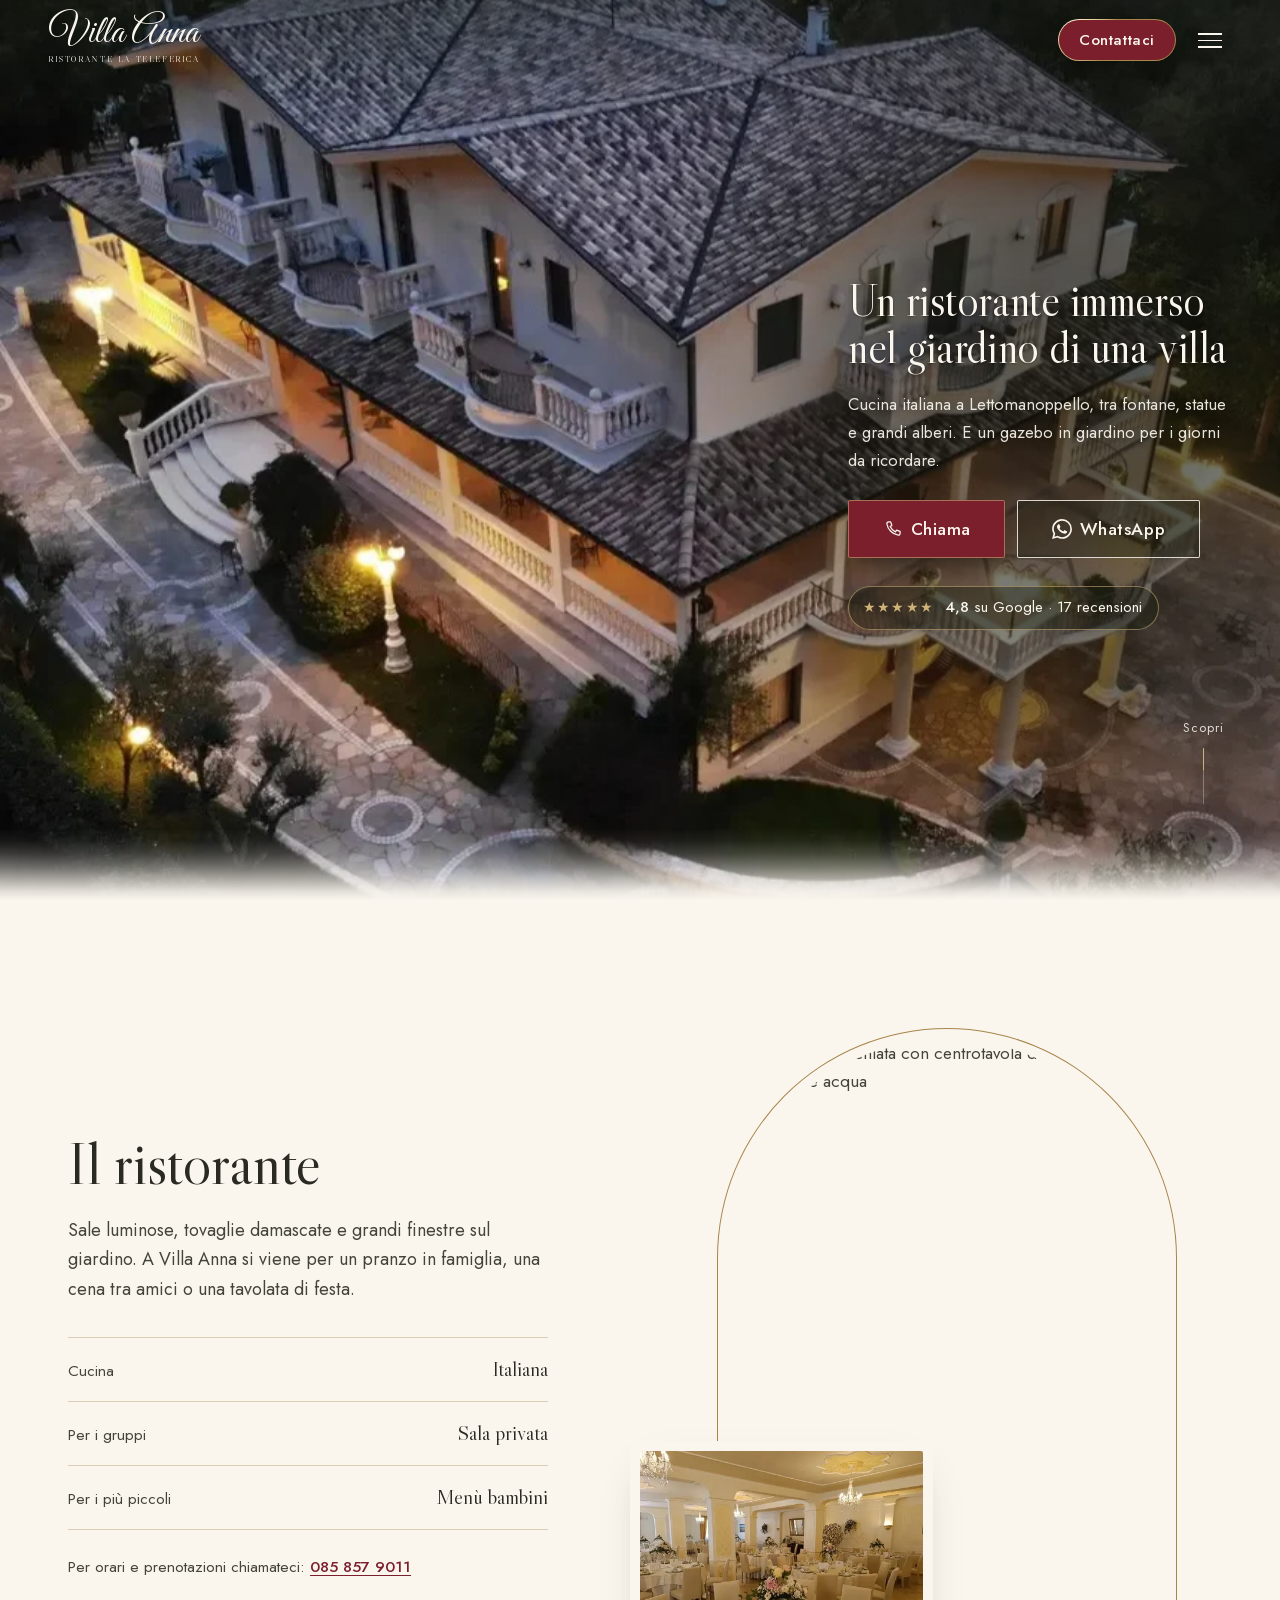
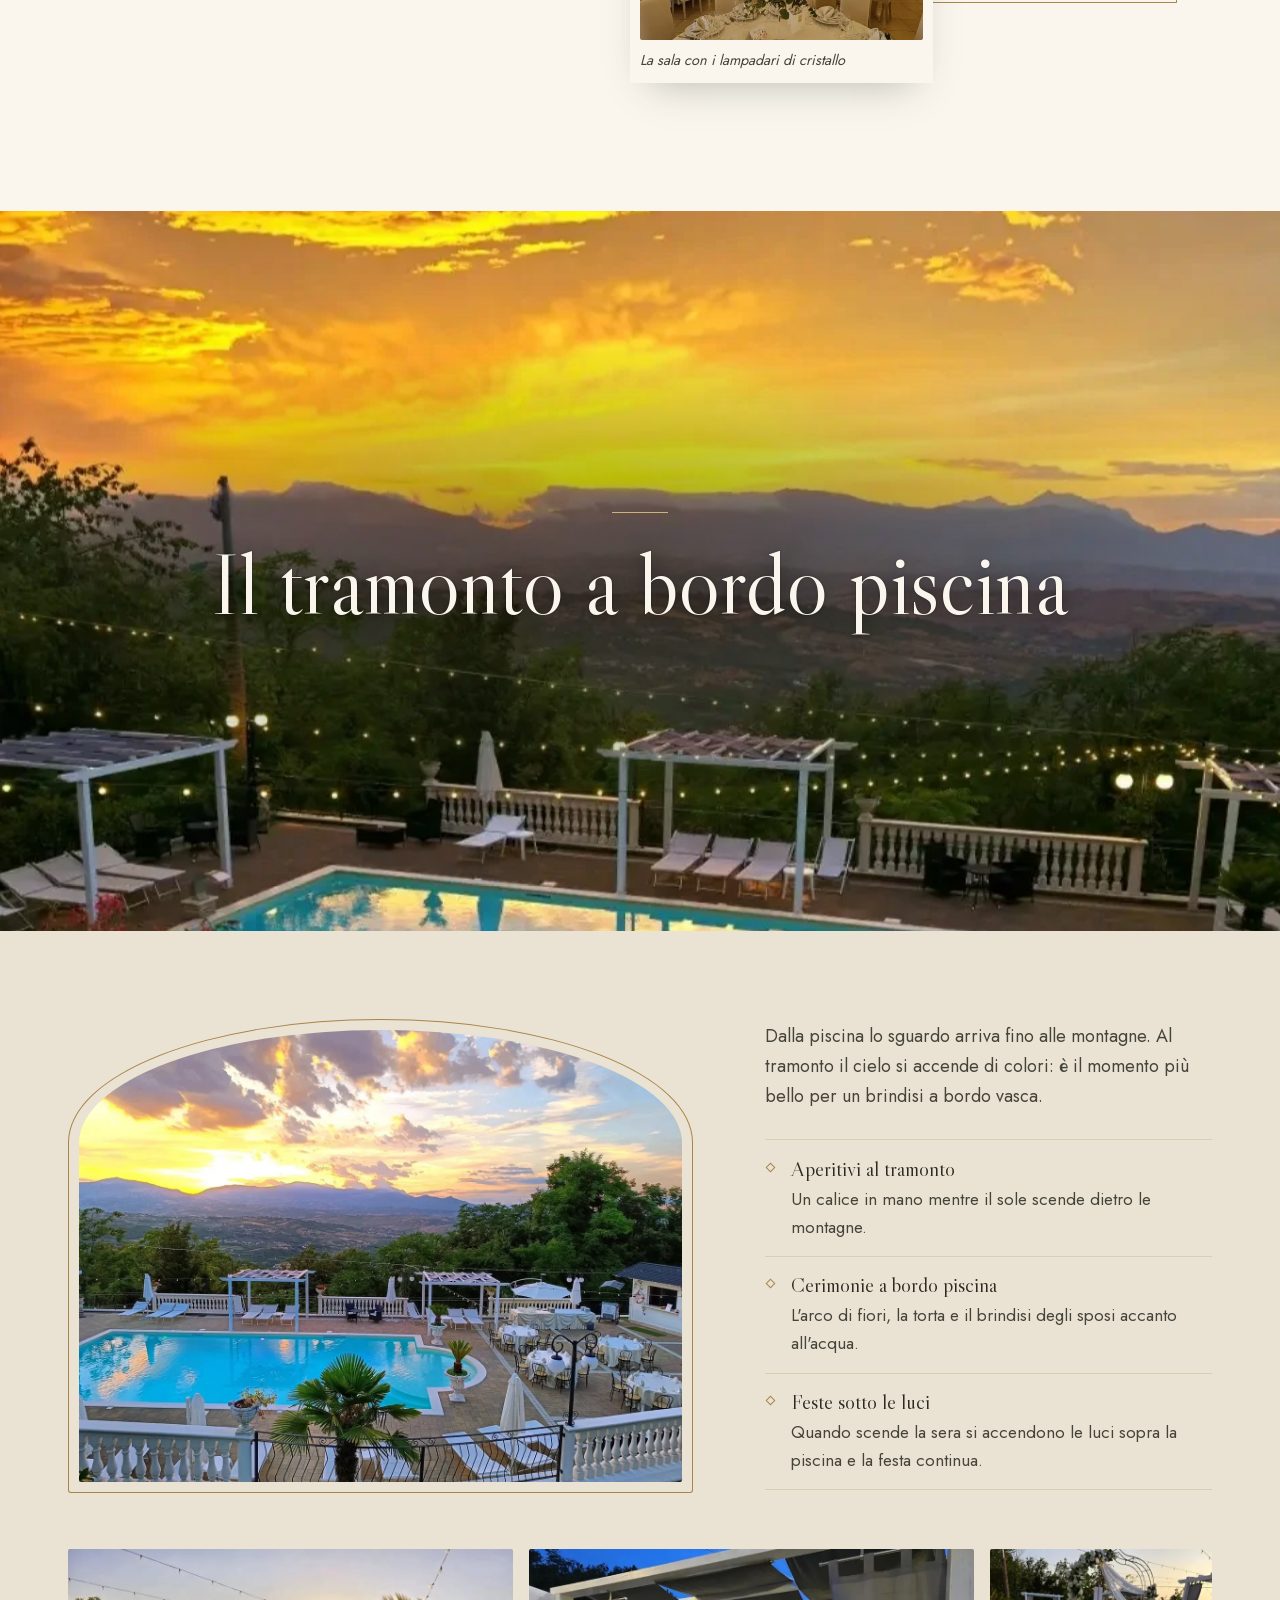
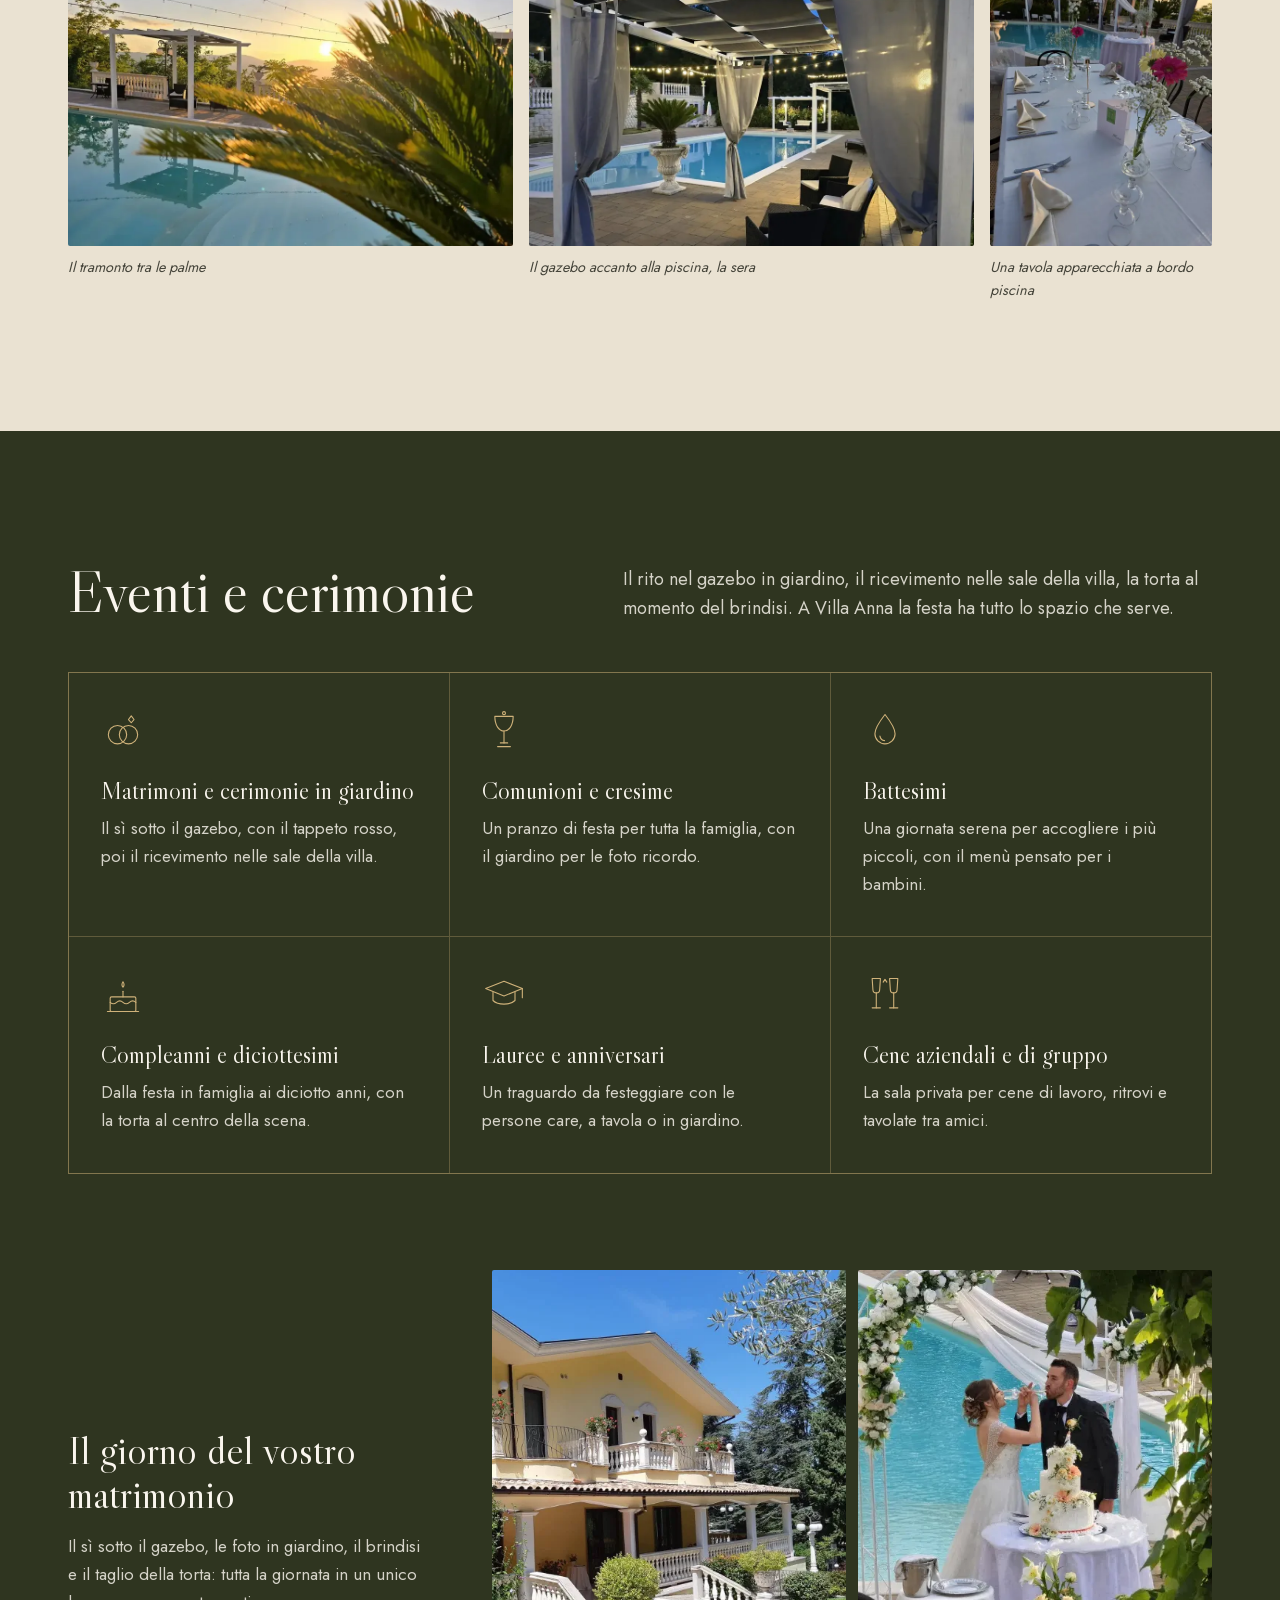
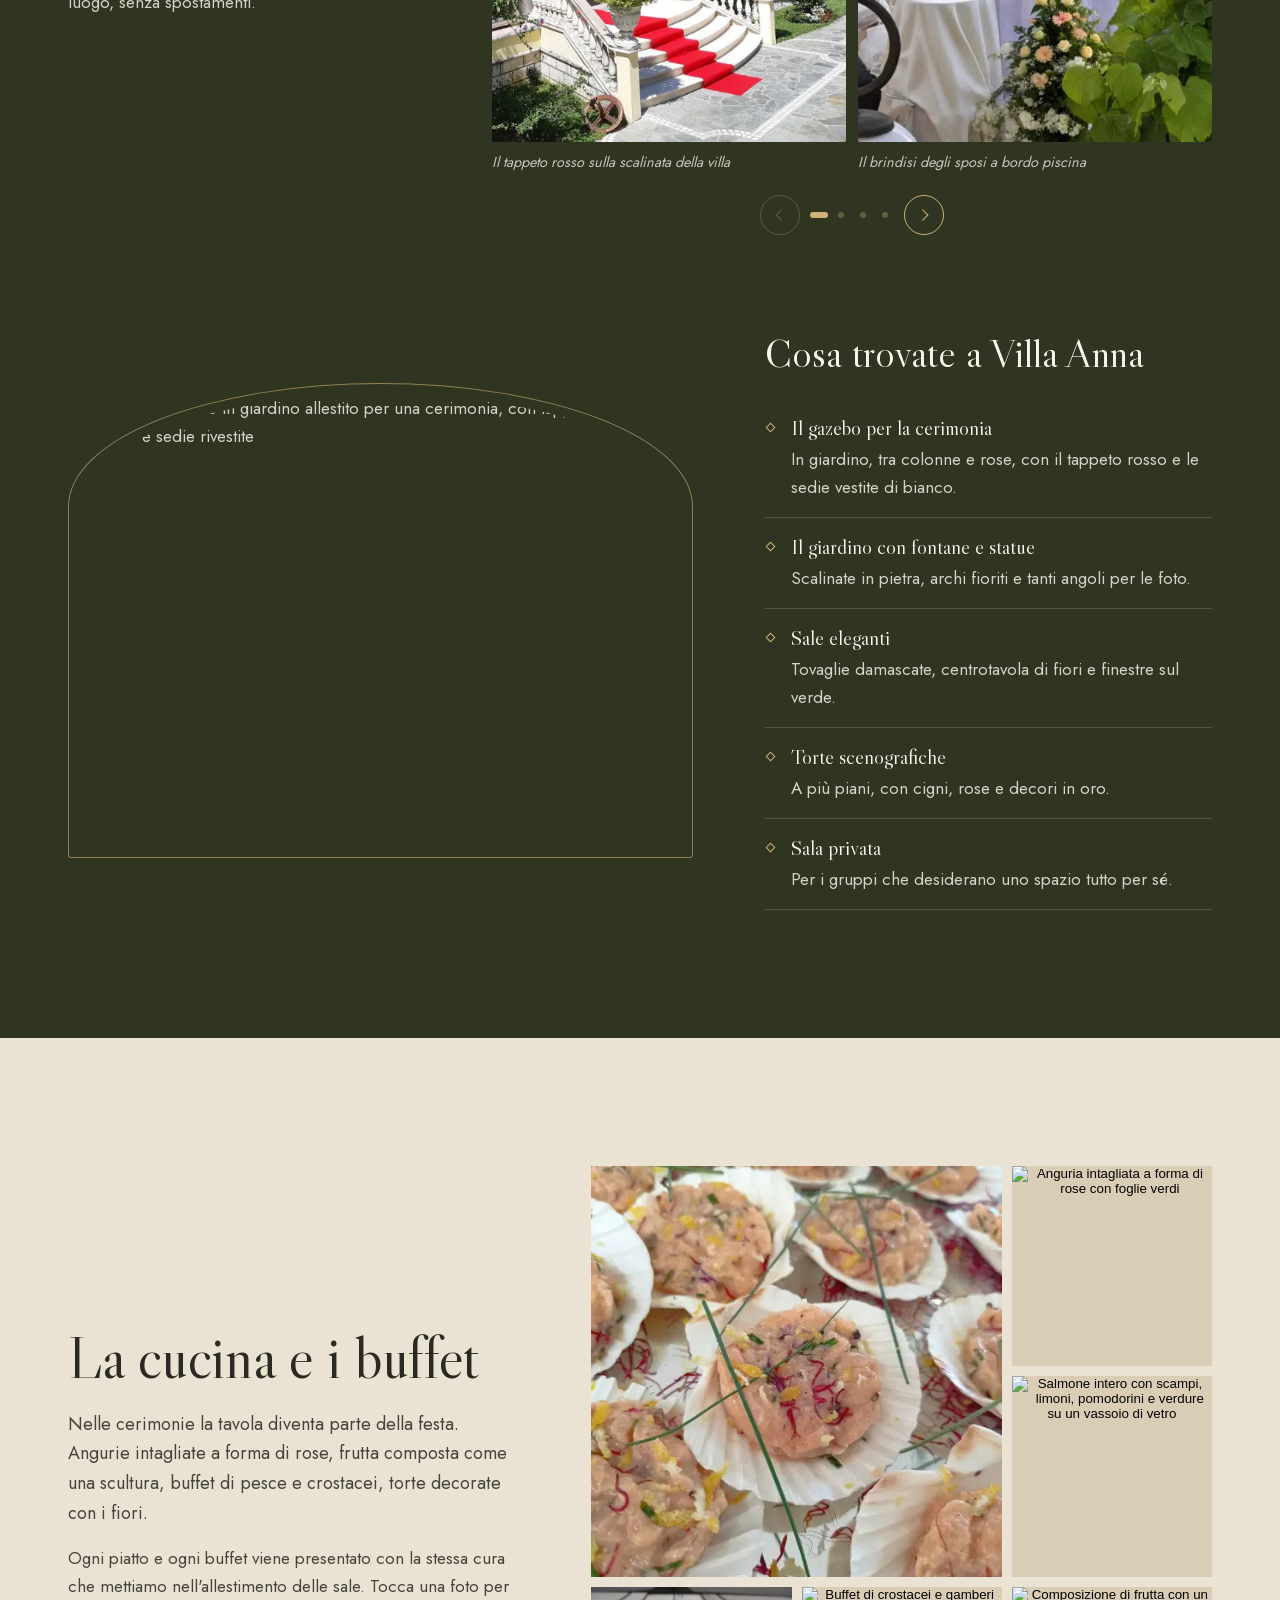
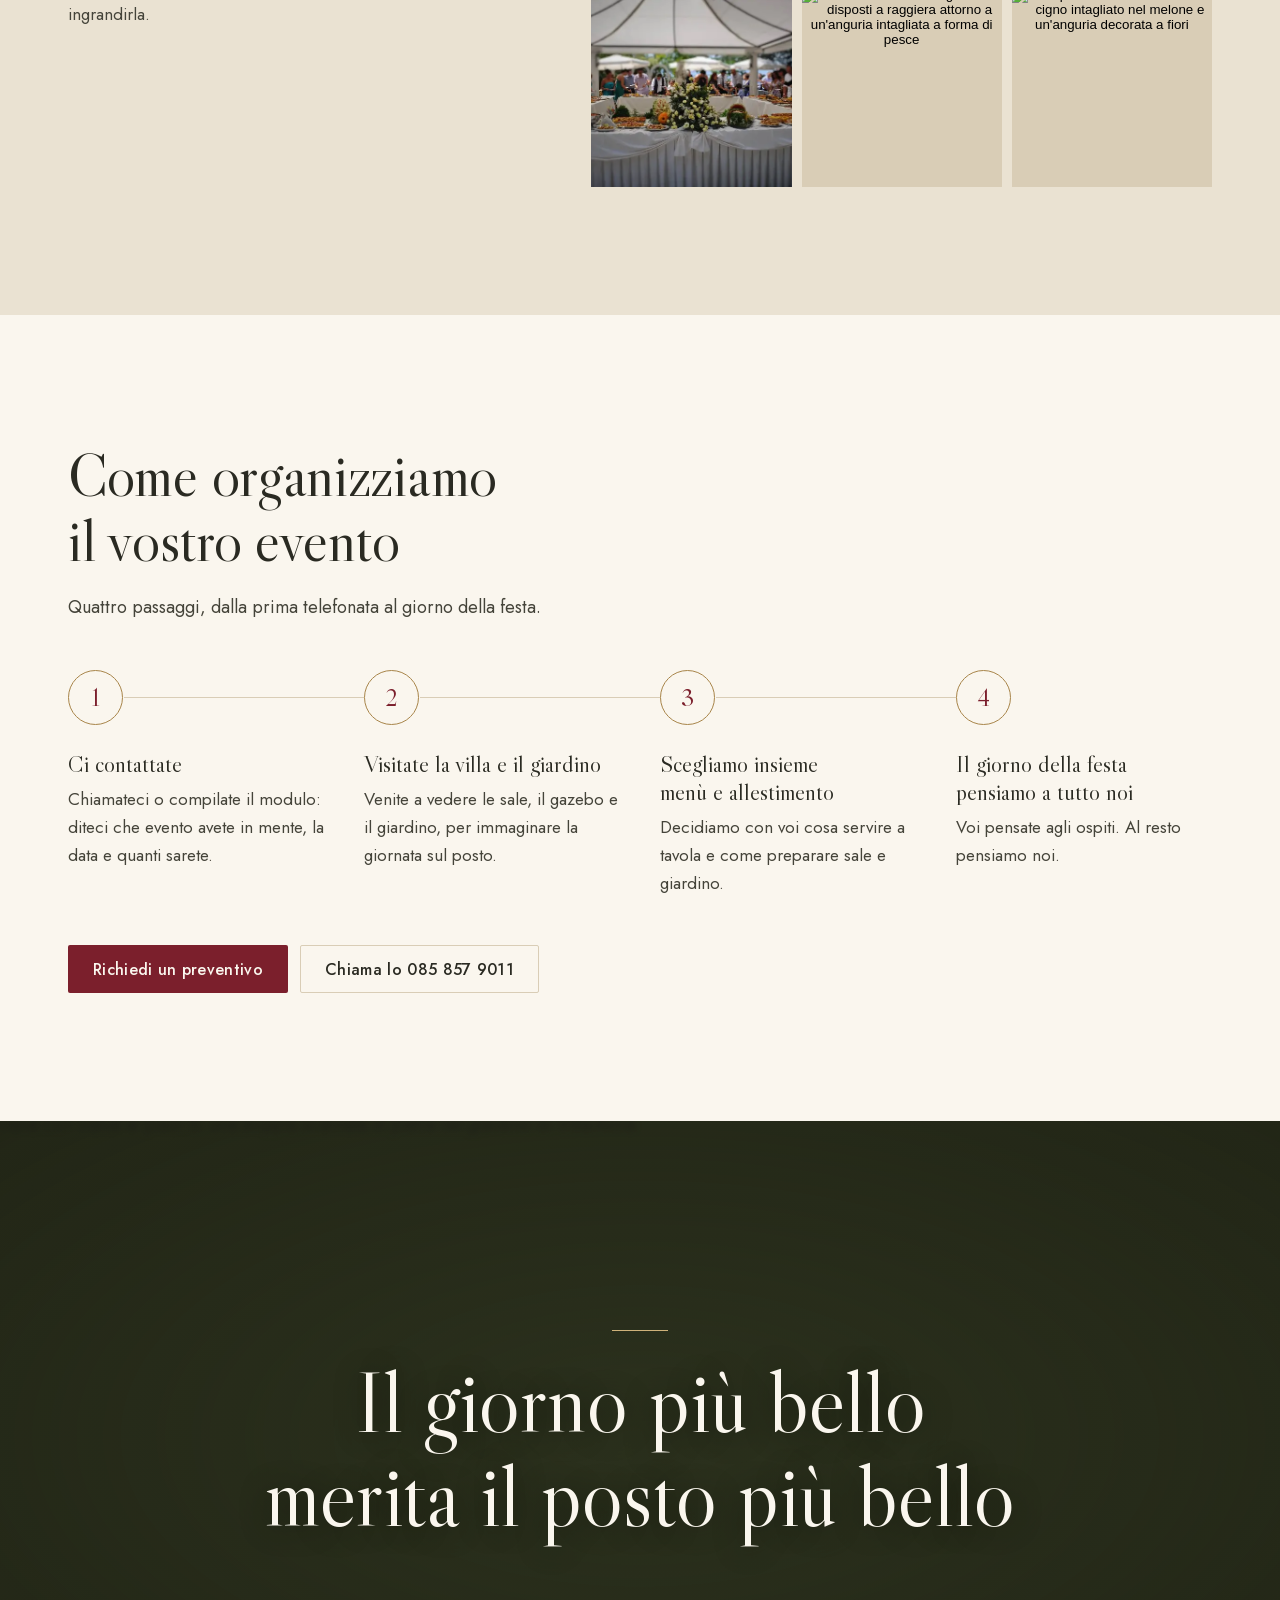
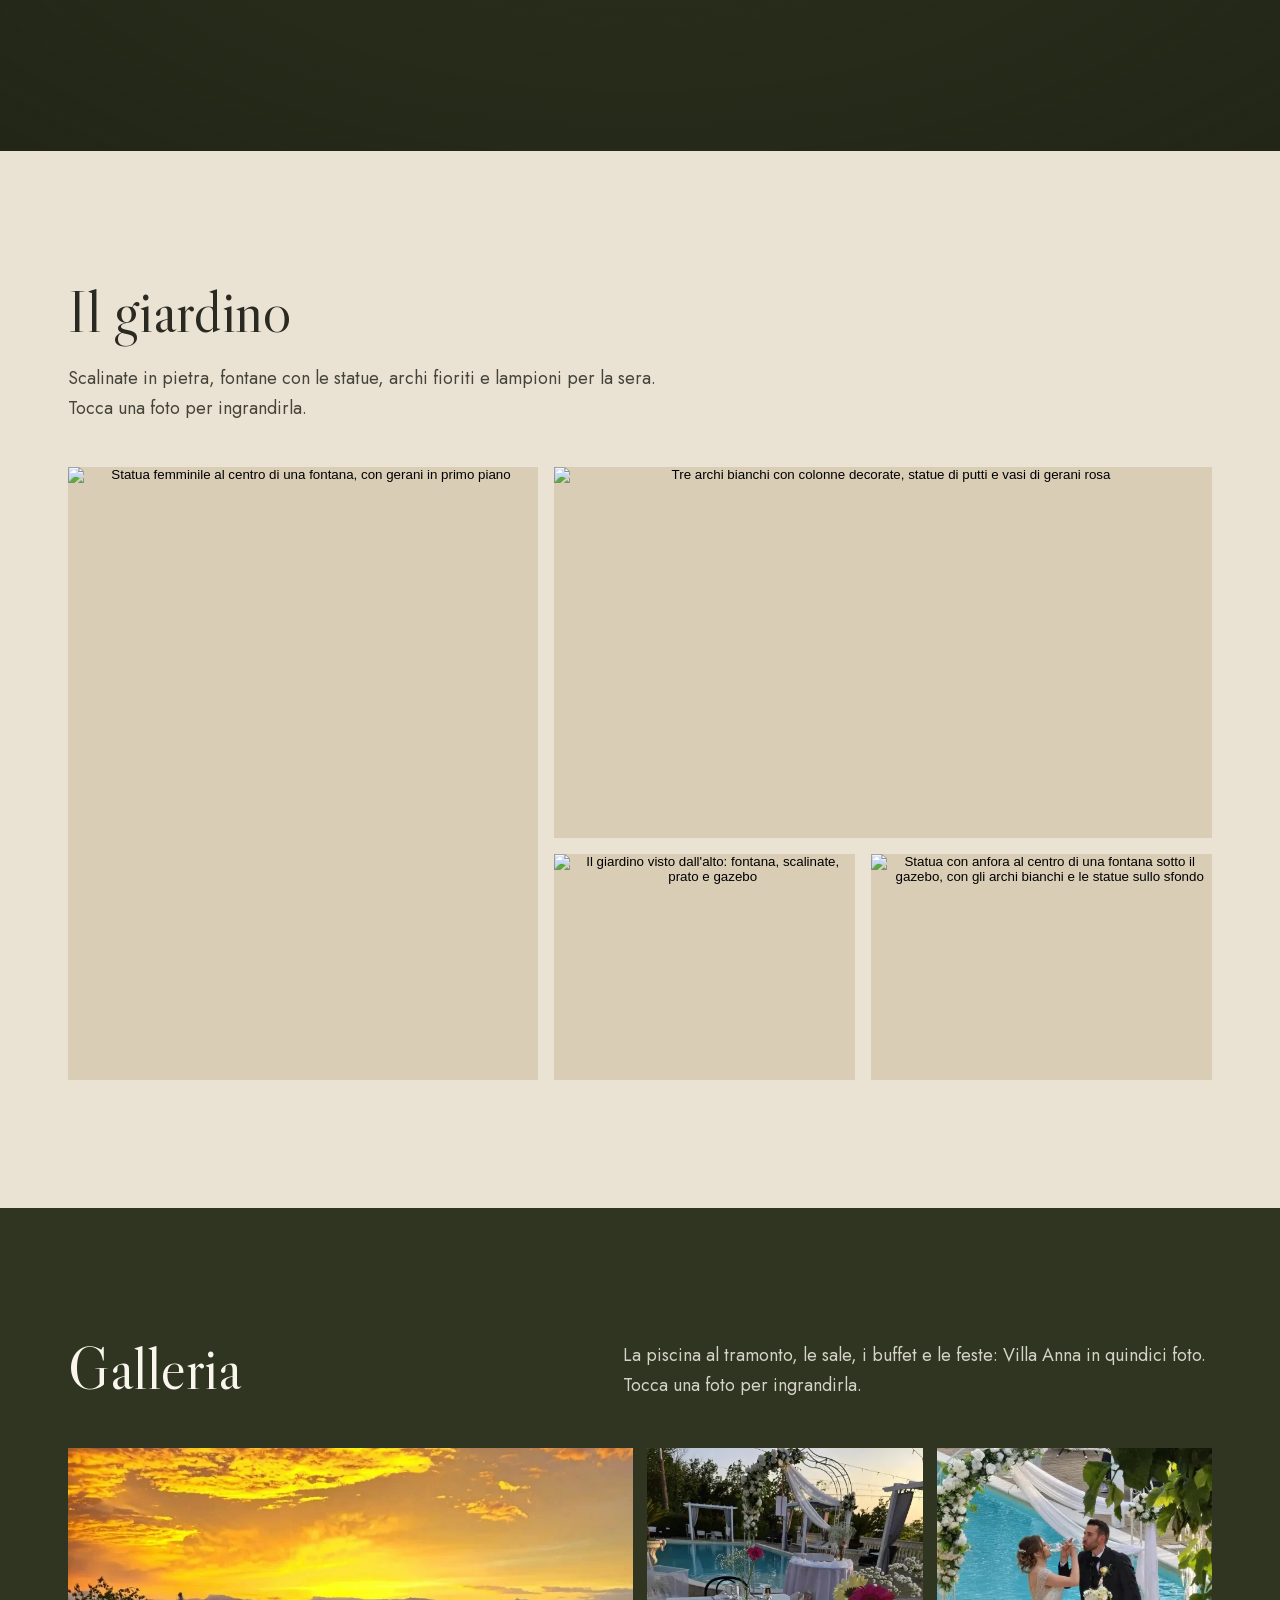
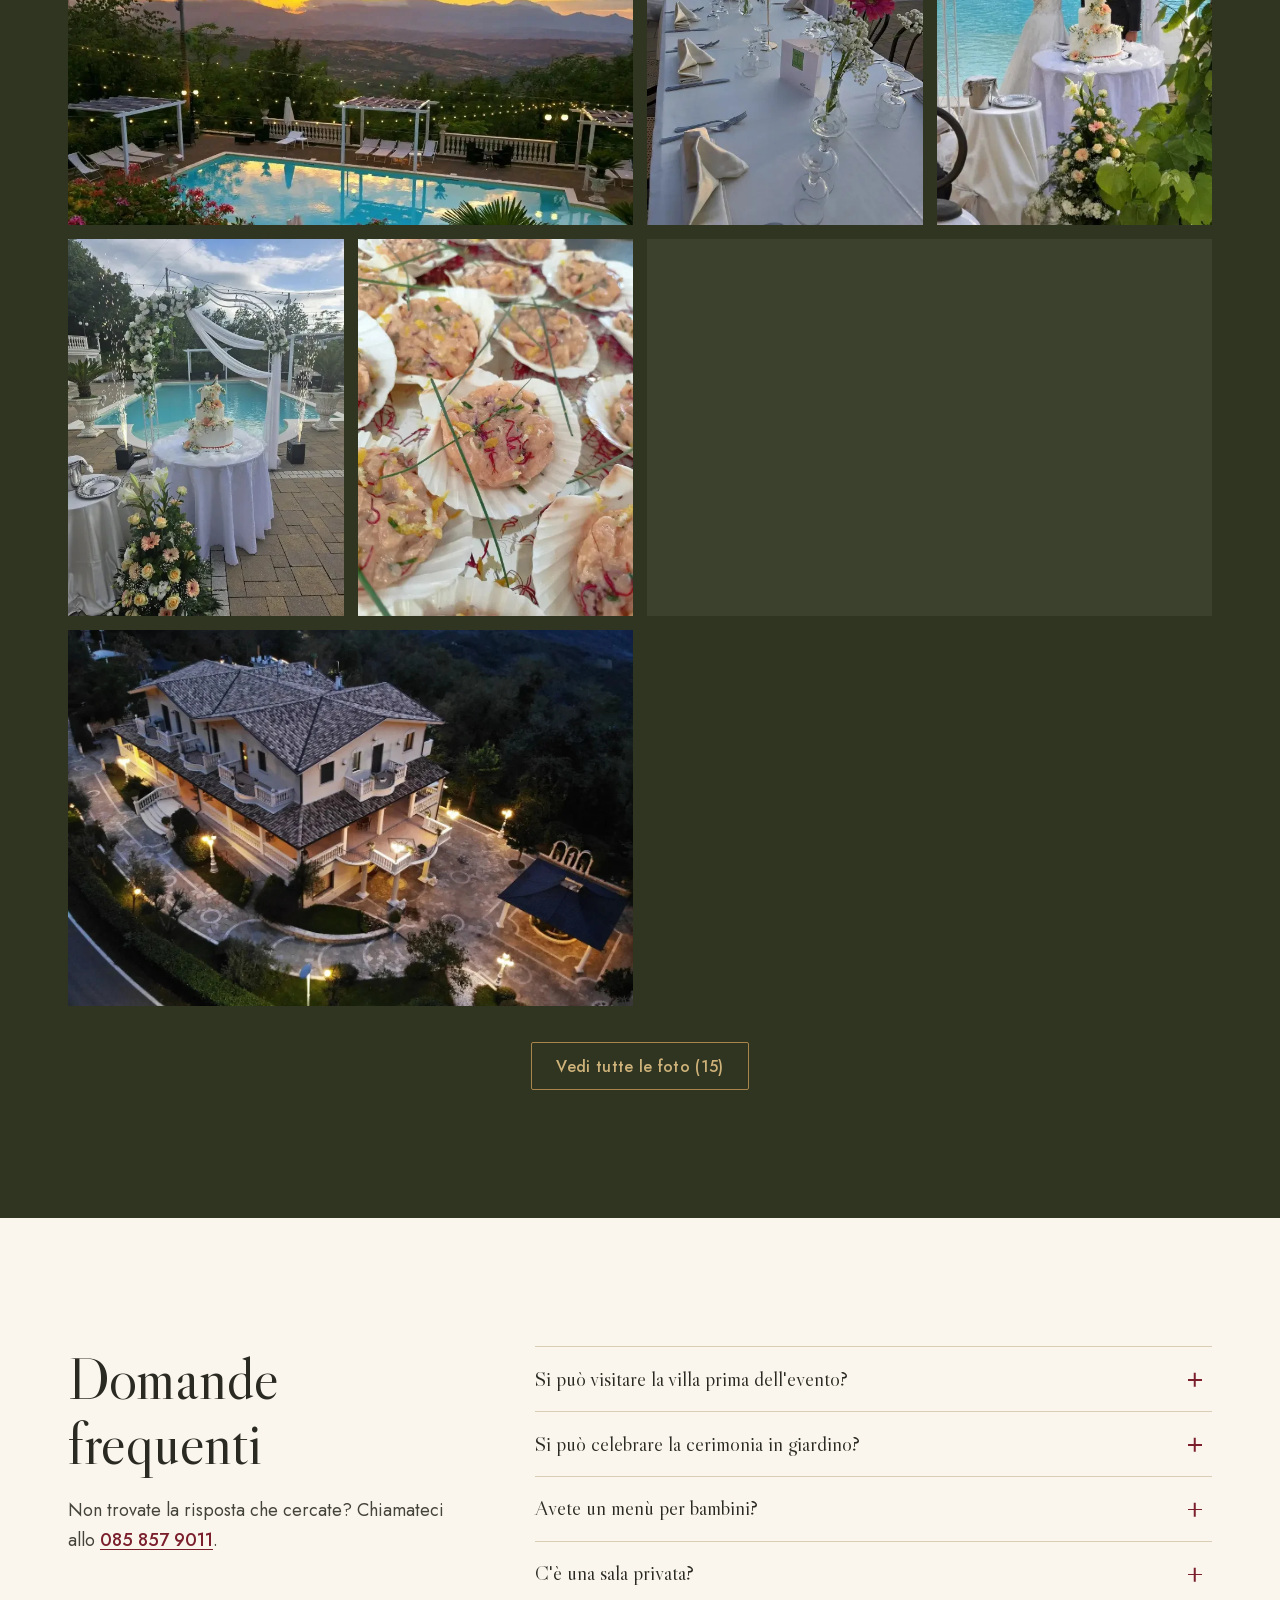
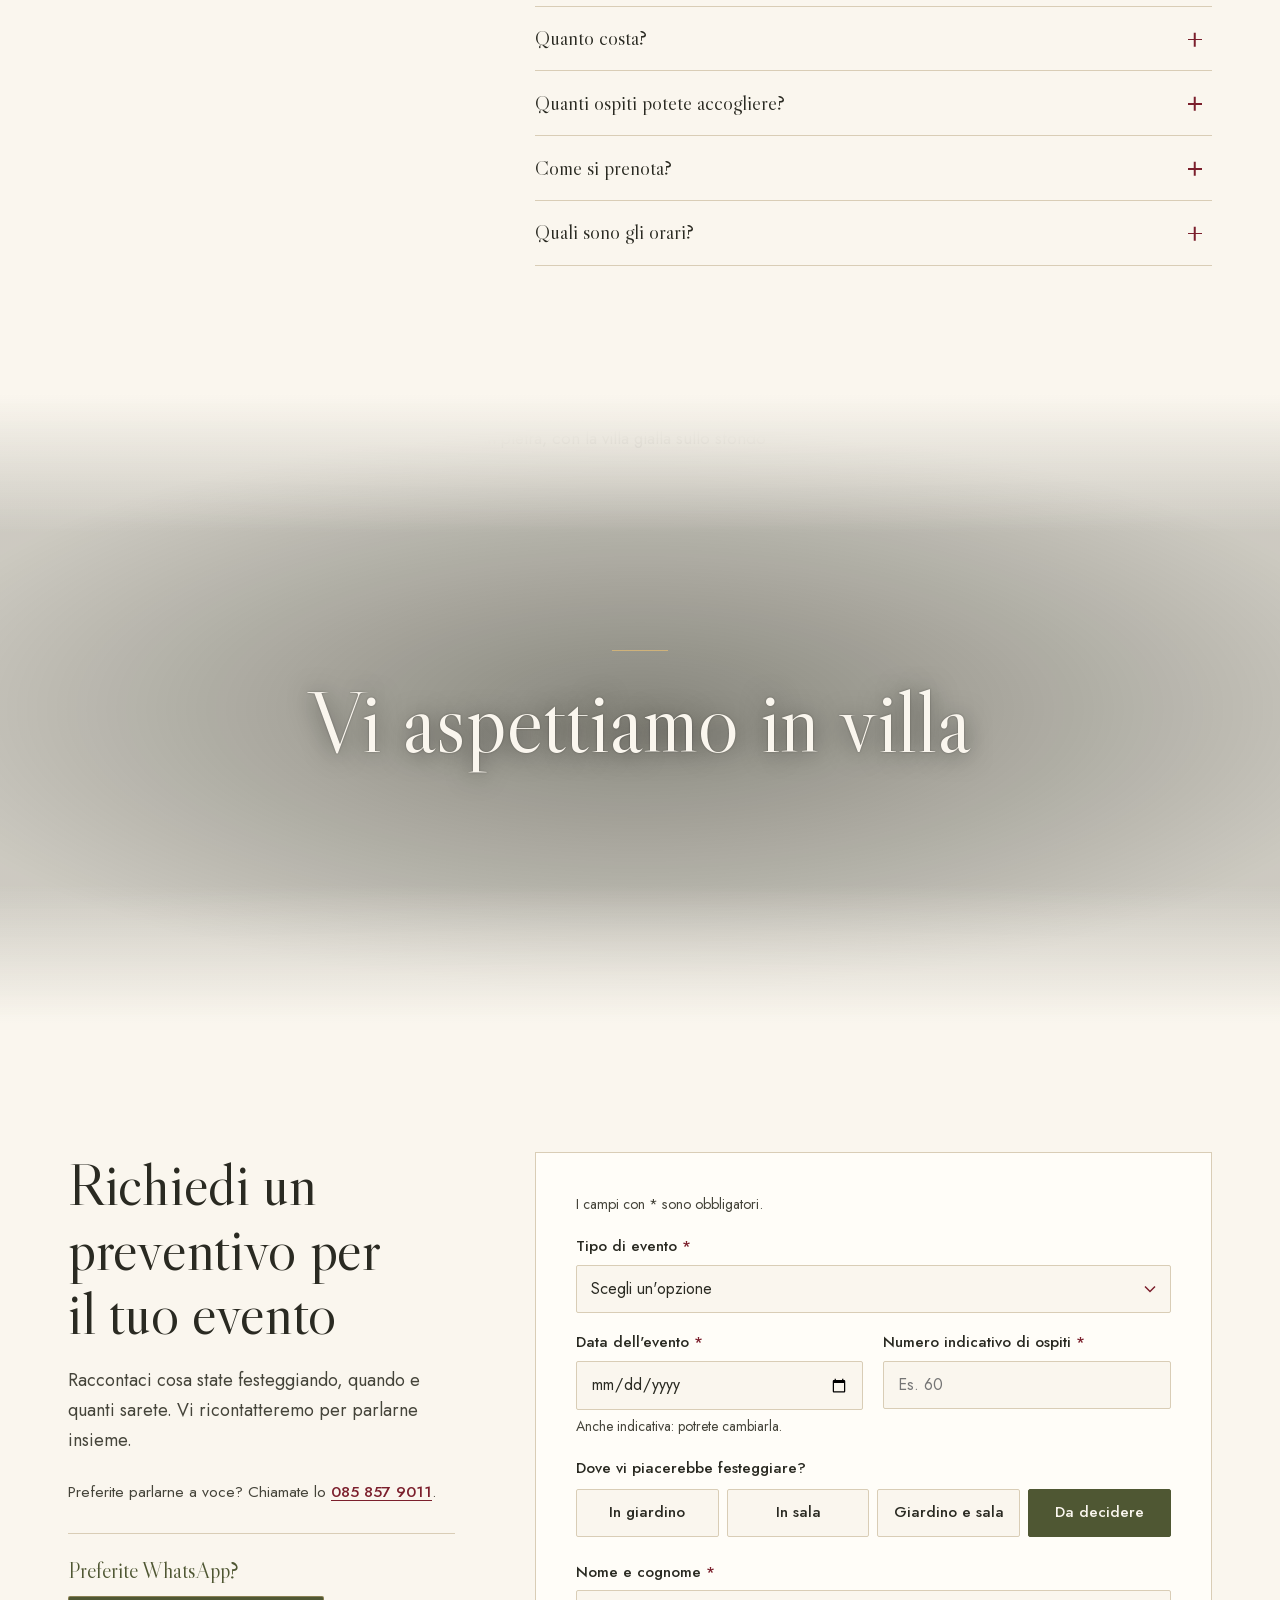
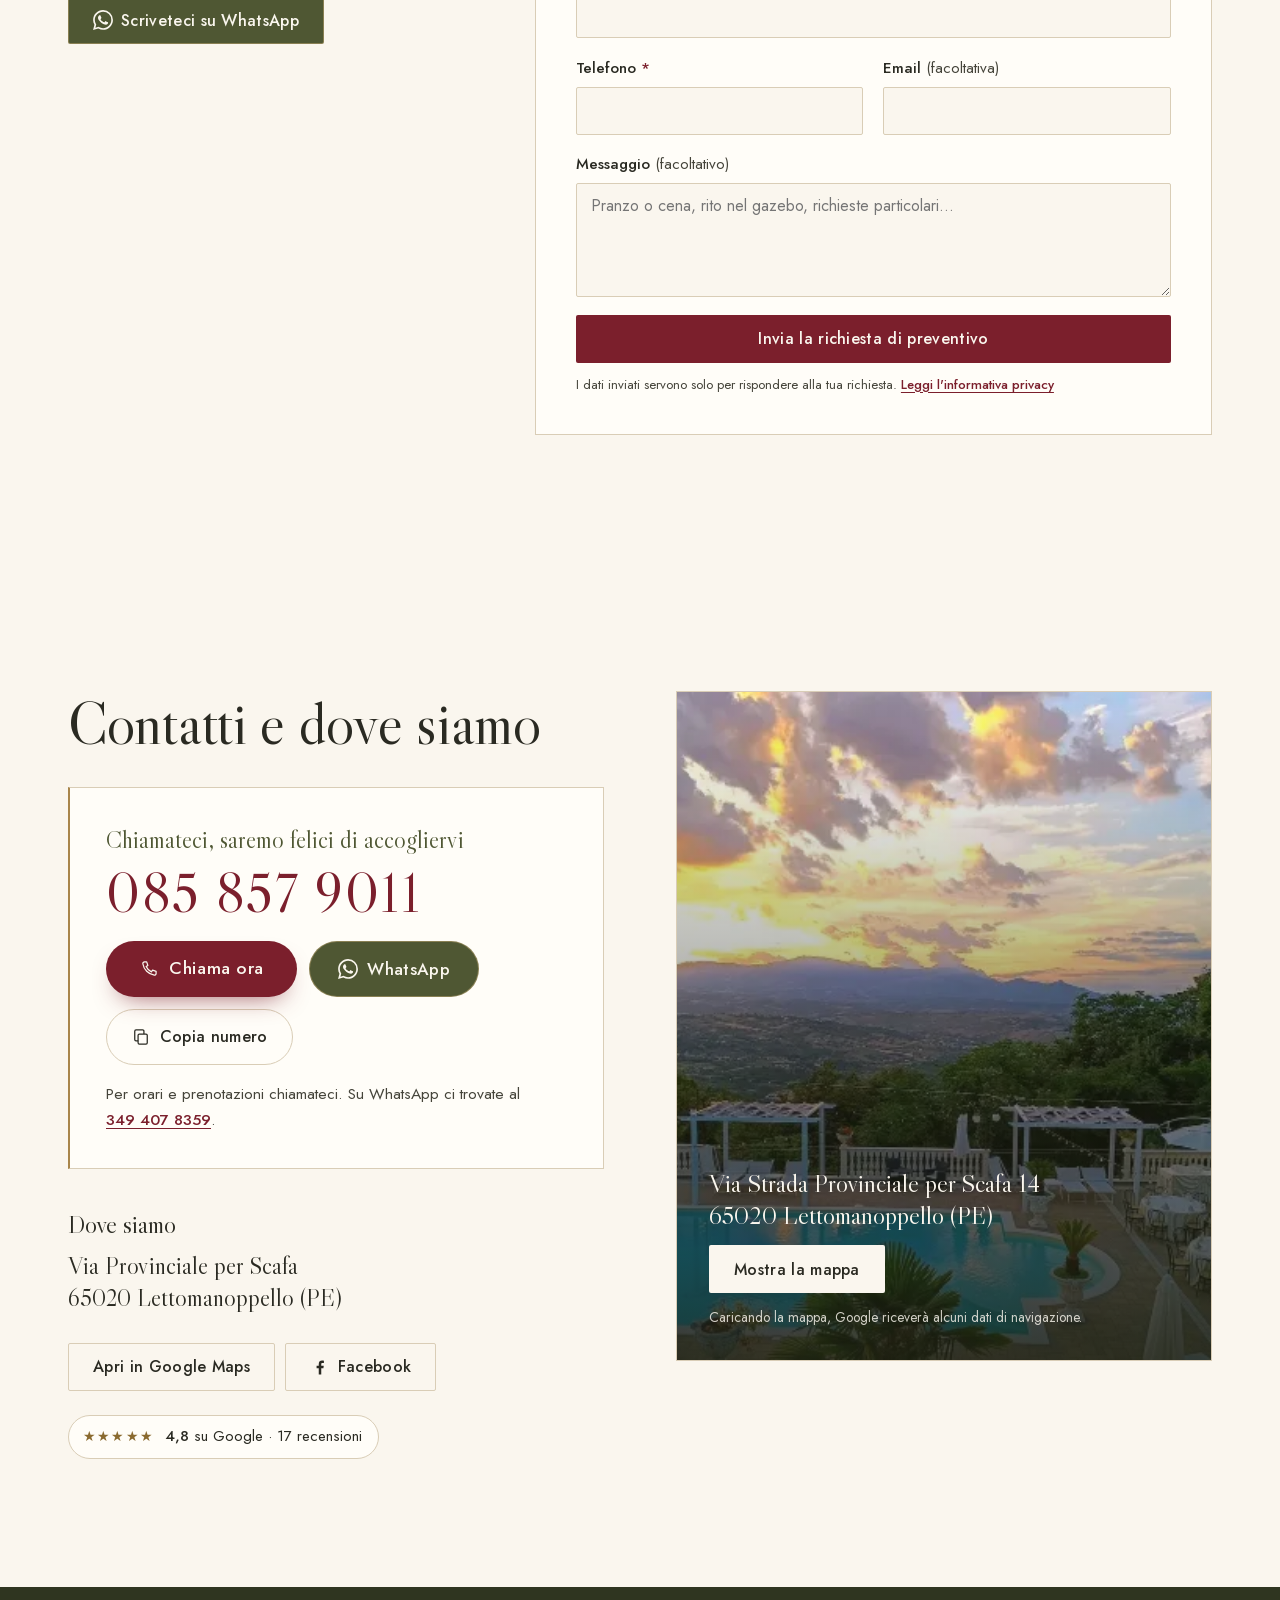
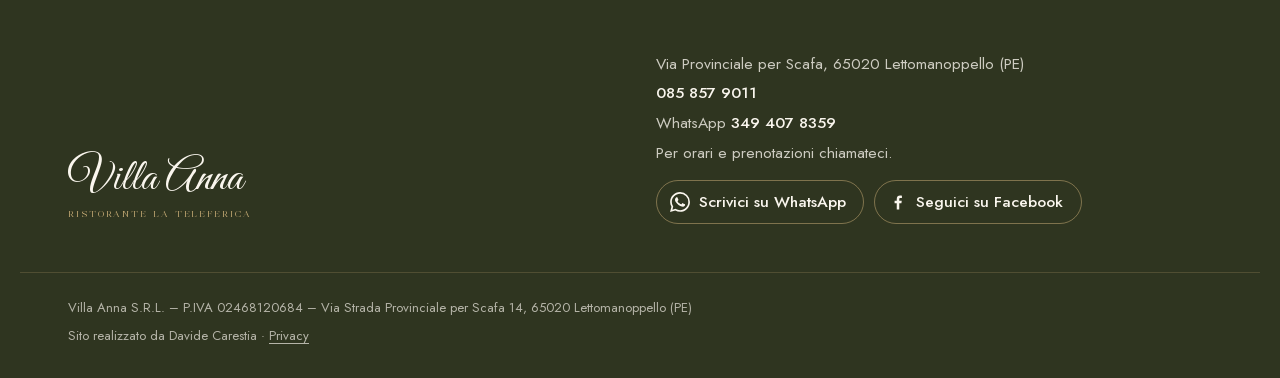
==== commit 4c35364f: "Privacy: font serviti dal sito, mappa Google solo dopo il clic, dati societari nel footer, nota priv" ====
--- a/index.html
+++ b/index.html
@@ -30,12 +30,11 @@
   <link rel="icon" type="image/png" sizes="192x192" href="img/favicon-192.png">
   <link rel="apple-touch-icon" href="img/apple-touch-icon.png">
 
-  <link rel="preconnect" href="https://fonts.googleapis.com">
-  <link rel="preconnect" href="https://fonts.gstatic.com" crossorigin>
-  <link href="https://fonts.googleapis.com/css2?family=Great+Vibes&family=Jost:wght@400;500&family=Libre+Caslon+Display&display=swap" rel="stylesheet">
+  <link rel="preload" href="fonts/jost-latin.woff2" as="font" type="font/woff2" crossorigin>
+  <link rel="preload" href="fonts/libre-caslon-display-latin.woff2" as="font" type="font/woff2" crossorigin>
   <link rel="preload" as="image" href="img/villa-dall-alto-sera-telefono.webp" type="image/webp" media="(max-width: 767px), (max-width: 959px) and (orientation: portrait)" fetchpriority="high">
   <link rel="preload" as="image" href="img/villa-dall-alto-sera-1280.webp" type="image/webp" media="(min-width: 960px), (min-width: 768px) and (orientation: landscape)" fetchpriority="high">
-  <link rel="stylesheet" href="style.css?v=15">
+  <link rel="stylesheet" href="style.css?v=16">
   <script>document.documentElement.classList.add('js');</script>
 
   <script type="application/ld+json">
@@ -629,6 +628,7 @@
             <div class="field--full">
               <button class="btn btn--bordeaux btn--block" type="submit">Invia la richiesta di preventivo</button>
               <p class="form__summary" id="form-summary" role="alert"></p>
+              <p class="form__privacy">I dati inviati servono solo per rispondere alla tua richiesta. <a href="privacy.html">Leggi l'informativa privacy</a></p>
             </div>
           </form>
 
@@ -686,7 +686,12 @@
           </a>
         </div>
         <div class="dove__map reveal">
-          <iframe title="Mappa: Villa Anna – Ristorante La Teleferica a Lettomanoppello" src="https://www.google.com/maps?q=Ristorante+La+Teleferica+Villa+Anna+Lettomanoppello&amp;output=embed" loading="lazy" referrerpolicy="no-referrer-when-downgrade"></iframe>
+          <img src="img/piscina-tramonto-panorama-montagne-640.webp" srcset="img/piscina-tramonto-panorama-montagne-640.webp 640w, img/piscina-tramonto-panorama-montagne-1280.webp 1280w" sizes="(min-width: 960px) 46vw, 92vw" width="1280" height="853" loading="lazy" alt="La valle e le montagne viste dalla terrazza di Villa Anna a Lettomanoppello">
+          <div class="mappa__velo">
+            <address class="mappa__addr">Via Strada Provinciale per Scafa 14<br>65020 Lettomanoppello (PE)</address>
+            <button class="btn btn--light-solid" type="button" id="mostra-mappa" data-src="https://www.google.com/maps?q=Ristorante+La+Teleferica+Villa+Anna+Lettomanoppello&amp;output=embed">Mostra la mappa</button>
+            <p class="mappa__nota">Caricando la mappa, Google riceverà alcuni dati di navigazione.</p>
+          </div>
         </div>
       </div>
     </section>
@@ -715,7 +720,9 @@
         </div>
       </div>
     </div>
-    <p class="footer__credit">Sito realizzato da Davide Carestia · <a href="privacy.html">Privacy</a></p>
+    <p class="footer__credit">
+      <span class="footer__legal">Villa Anna S.R.L. – P.IVA 02468120684 – Via Strada Provinciale per Scafa 14, 65020 Lettomanoppello (PE)</span>
+      Sito realizzato da Davide Carestia · <a href="privacy.html">Privacy</a></p>
   </footer>
 
   <!-- Barra contatti su telefono -->
@@ -744,6 +751,6 @@
 
   <div class="toast" id="toast" role="status" aria-live="polite"></div>
 
-  <script src="script.js?v=12"></script>
+  <script src="script.js?v=13"></script>
 </body>
 </html>
--- a/style.css
+++ b/style.css
@@ -1,6 +1,56 @@
 /* =========================================================
    Villa Anna – Ristorante La Teleferica
    ========================================================= */
+
+/* Font serviti dal sito (niente Google Fonts) */
+@font-face {
+  font-family: "Great Vibes";
+  font-style: normal;
+  font-weight: 400;
+  font-display: swap;
+  src: url("fonts/great-vibes-latin-ext.woff2") format("woff2");
+  unicode-range: U+0100-02BA, U+02BD-02C5, U+02C7-02CC, U+02CE-02D7, U+02DD-02FF, U+0304, U+0308, U+0329, U+1D00-1DBF, U+1E00-1E9F, U+1EF2-1EFF, U+2020, U+20A0-20AB, U+20AD-20C4, U+2113, U+2C60-2C7F, U+A720-A7FF;
+}
+@font-face {
+  font-family: "Great Vibes";
+  font-style: normal;
+  font-weight: 400;
+  font-display: swap;
+  src: url("fonts/great-vibes-latin.woff2") format("woff2");
+  unicode-range: U+0000-00FF, U+0131, U+0152-0153, U+02BB-02BC, U+02C6, U+02DA, U+02DC, U+0304, U+0308, U+0329, U+2000-206F, U+20AC, U+2122, U+2191, U+2193, U+2212, U+2215, U+FEFF, U+FFFD;
+}
+@font-face {
+  font-family: "Jost";
+  font-style: normal;
+  font-weight: 400 500;
+  font-display: swap;
+  src: url("fonts/jost-latin-ext.woff2") format("woff2");
+  unicode-range: U+0100-02BA, U+02BD-02C5, U+02C7-02CC, U+02CE-02D7, U+02DD-02FF, U+0304, U+0308, U+0329, U+1D00-1DBF, U+1E00-1E9F, U+1EF2-1EFF, U+2020, U+20A0-20AB, U+20AD-20C4, U+2113, U+2C60-2C7F, U+A720-A7FF;
+}
+@font-face {
+  font-family: "Jost";
+  font-style: normal;
+  font-weight: 400 500;
+  font-display: swap;
+  src: url("fonts/jost-latin.woff2") format("woff2");
+  unicode-range: U+0000-00FF, U+0131, U+0152-0153, U+02BB-02BC, U+02C6, U+02DA, U+02DC, U+0304, U+0308, U+0329, U+2000-206F, U+20AC, U+2122, U+2191, U+2193, U+2212, U+2215, U+FEFF, U+FFFD;
+}
+@font-face {
+  font-family: "Libre Caslon Display";
+  font-style: normal;
+  font-weight: 400;
+  font-display: swap;
+  src: url("fonts/libre-caslon-display-latin-ext.woff2") format("woff2");
+  unicode-range: U+0100-02BA, U+02BD-02C5, U+02C7-02CC, U+02CE-02D7, U+02DD-02FF, U+0304, U+0308, U+0329, U+1D00-1DBF, U+1E00-1E9F, U+1EF2-1EFF, U+2020, U+20A0-20AB, U+20AD-20C4, U+2113, U+2C60-2C7F, U+A720-A7FF;
+}
+@font-face {
+  font-family: "Libre Caslon Display";
+  font-style: normal;
+  font-weight: 400;
+  font-display: swap;
+  src: url("fonts/libre-caslon-display-latin.woff2") format("woff2");
+  unicode-range: U+0000-00FF, U+0131, U+0152-0153, U+02BB-02BC, U+02C6, U+02DA, U+02DC, U+0304, U+0308, U+0329, U+2000-206F, U+20AC, U+2122, U+2191, U+2193, U+2212, U+2215, U+FEFF, U+FFFD;
+}
 
 :root {
   --avorio: #FAF6EE;
@@ -1108,6 +1158,8 @@
 .form__legend { grid-column: 1 / -1; font-size: .9rem; }
 .form__summary { margin-top: .75rem; font-size: .92rem; color: var(--bordeaux); }
 .form__summary:empty { display: none; }
+.form__privacy { margin-top: .75rem; font-size: .82rem; line-height: 1.45; color: var(--testo); }
+.form__privacy a { color: var(--bordeaux); font-weight: 500; text-underline-offset: 3px; }
 .sr-only {
   position: absolute;
   width: 1px;
@@ -1226,7 +1278,25 @@
   border: 1px solid var(--pietra-scura);
   background: var(--pietra);
 }
-.dove__map iframe { display: block; width: 100%; height: 100%; border: 0; }
+.dove__map iframe { position: absolute; inset: 0; display: block; width: 100%; height: 100%; border: 0; }
+.dove__map { position: relative; overflow: hidden; }
+.dove__map img { position: absolute; inset: 0; width: 100%; height: 100%; object-fit: cover; }
+.mappa__velo {
+  position: absolute;
+  inset: 0;
+  display: flex;
+  flex-direction: column;
+  justify-content: flex-end;
+  align-items: flex-start;
+  gap: .9rem;
+  padding: clamp(1.25rem, 4vw, 2rem);
+  background: linear-gradient(to top, rgba(30, 33, 18, .82) 0%, rgba(30, 33, 18, .35) 55%, rgba(30, 33, 18, 0) 100%);
+  color: var(--avorio);
+}
+.mappa__addr { font-family: var(--f-serif); font-style: normal; font-size: clamp(1.3rem, 2.4vw, 1.6rem); line-height: 1.25; }
+.mappa__nota { max-width: 30em; font-size: .85rem; line-height: 1.45; color: rgba(250, 246, 238, .82); }
+.dove__map.is-attiva .mappa__velo,
+.dove__map.is-attiva img { display: none; }
 
 /* Matrimonio */
 .nozze {
@@ -1526,6 +1596,7 @@
   font-size: .82rem;
   color: rgba(250, 246, 238, .66);
 }
+.footer__legal { display: block; margin-bottom: .35rem; }
 .footer__credit a { color: inherit; text-underline-offset: 3px; }
 .footer__credit a:hover { color: var(--avorio); }
 
@@ -1541,6 +1612,8 @@
 .privacy p, .privacy ul { margin-top: .75rem; }
 .privacy ul { padding-left: 1.25rem; }
 .privacy a { color: var(--bordeaux); font-weight: 500; text-underline-offset: 3px; }
+.privacy li + li { margin-top: .4rem; }
+.privacy__data { margin-top: 2.5rem; font-size: .9rem; color: var(--testo); }
 .privacy__back { margin-top: 3rem; }
 
 /* ---------- Lightbox ---------- */
